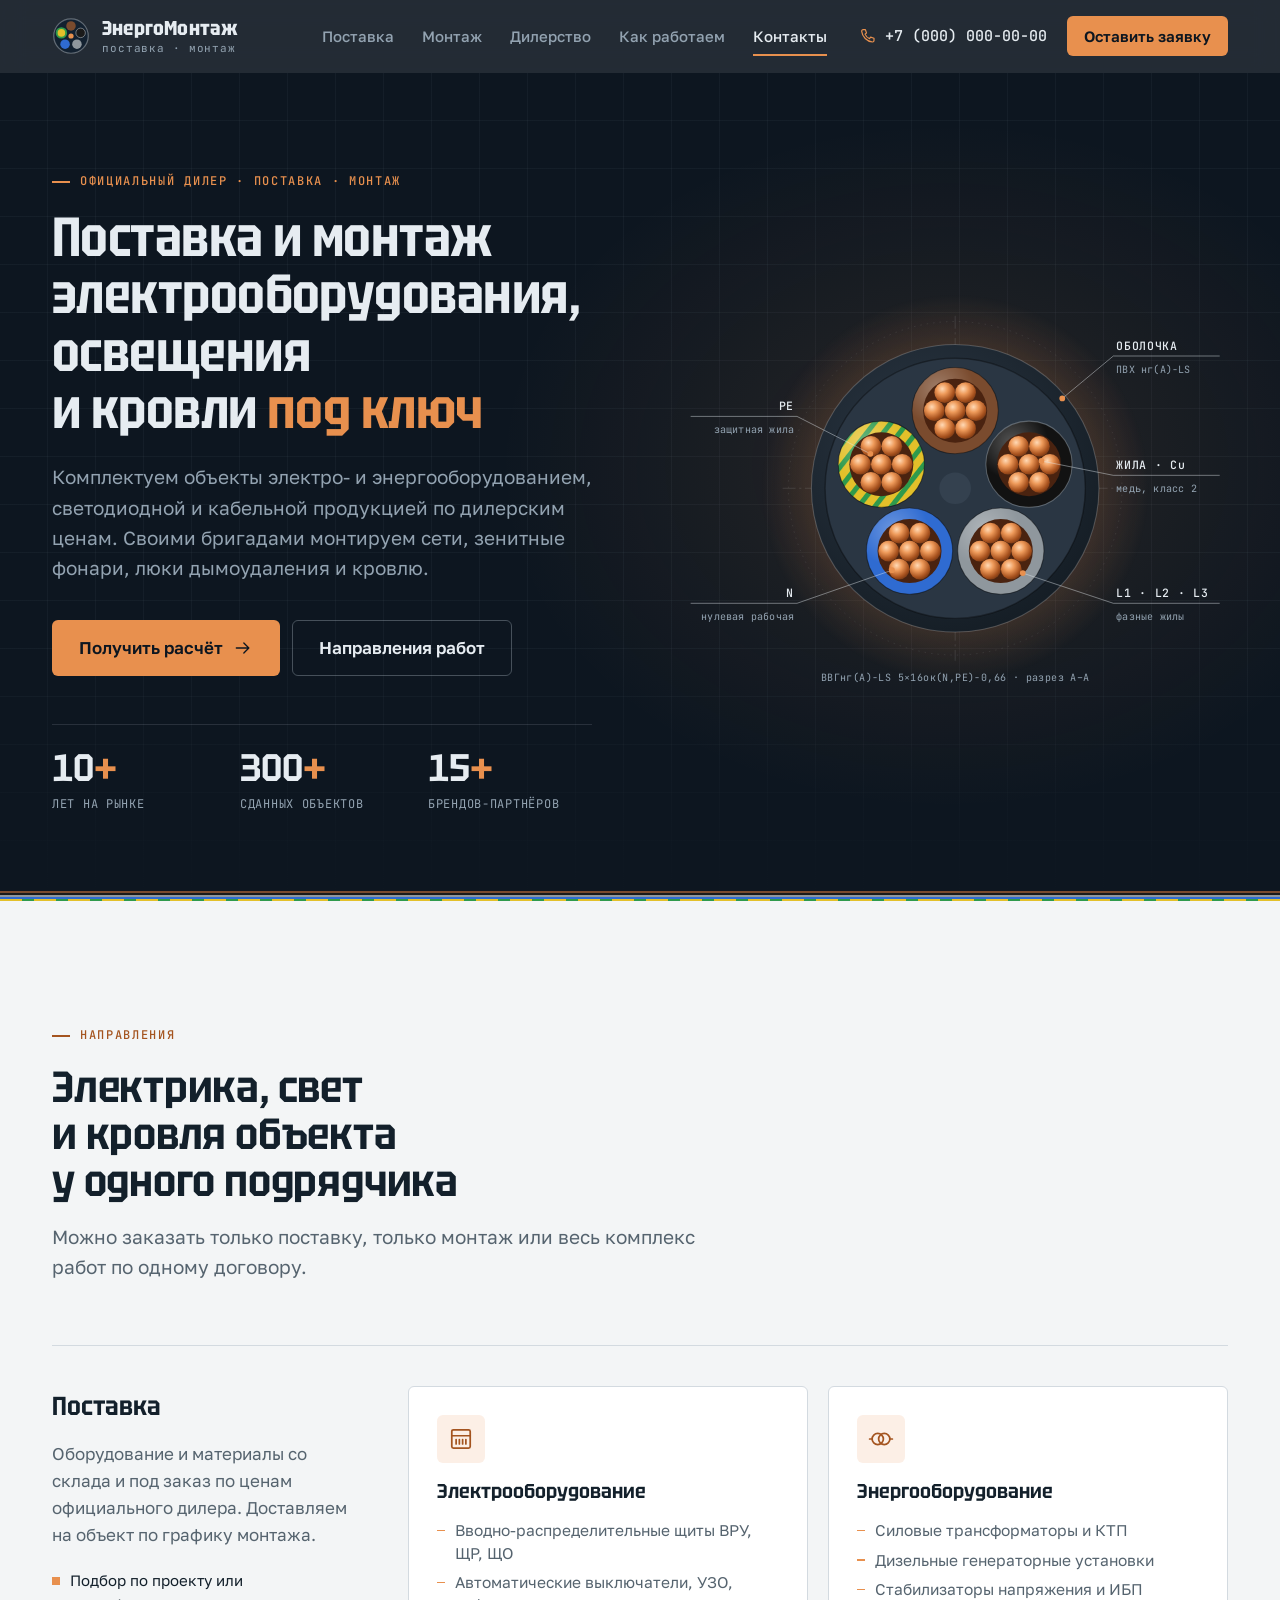
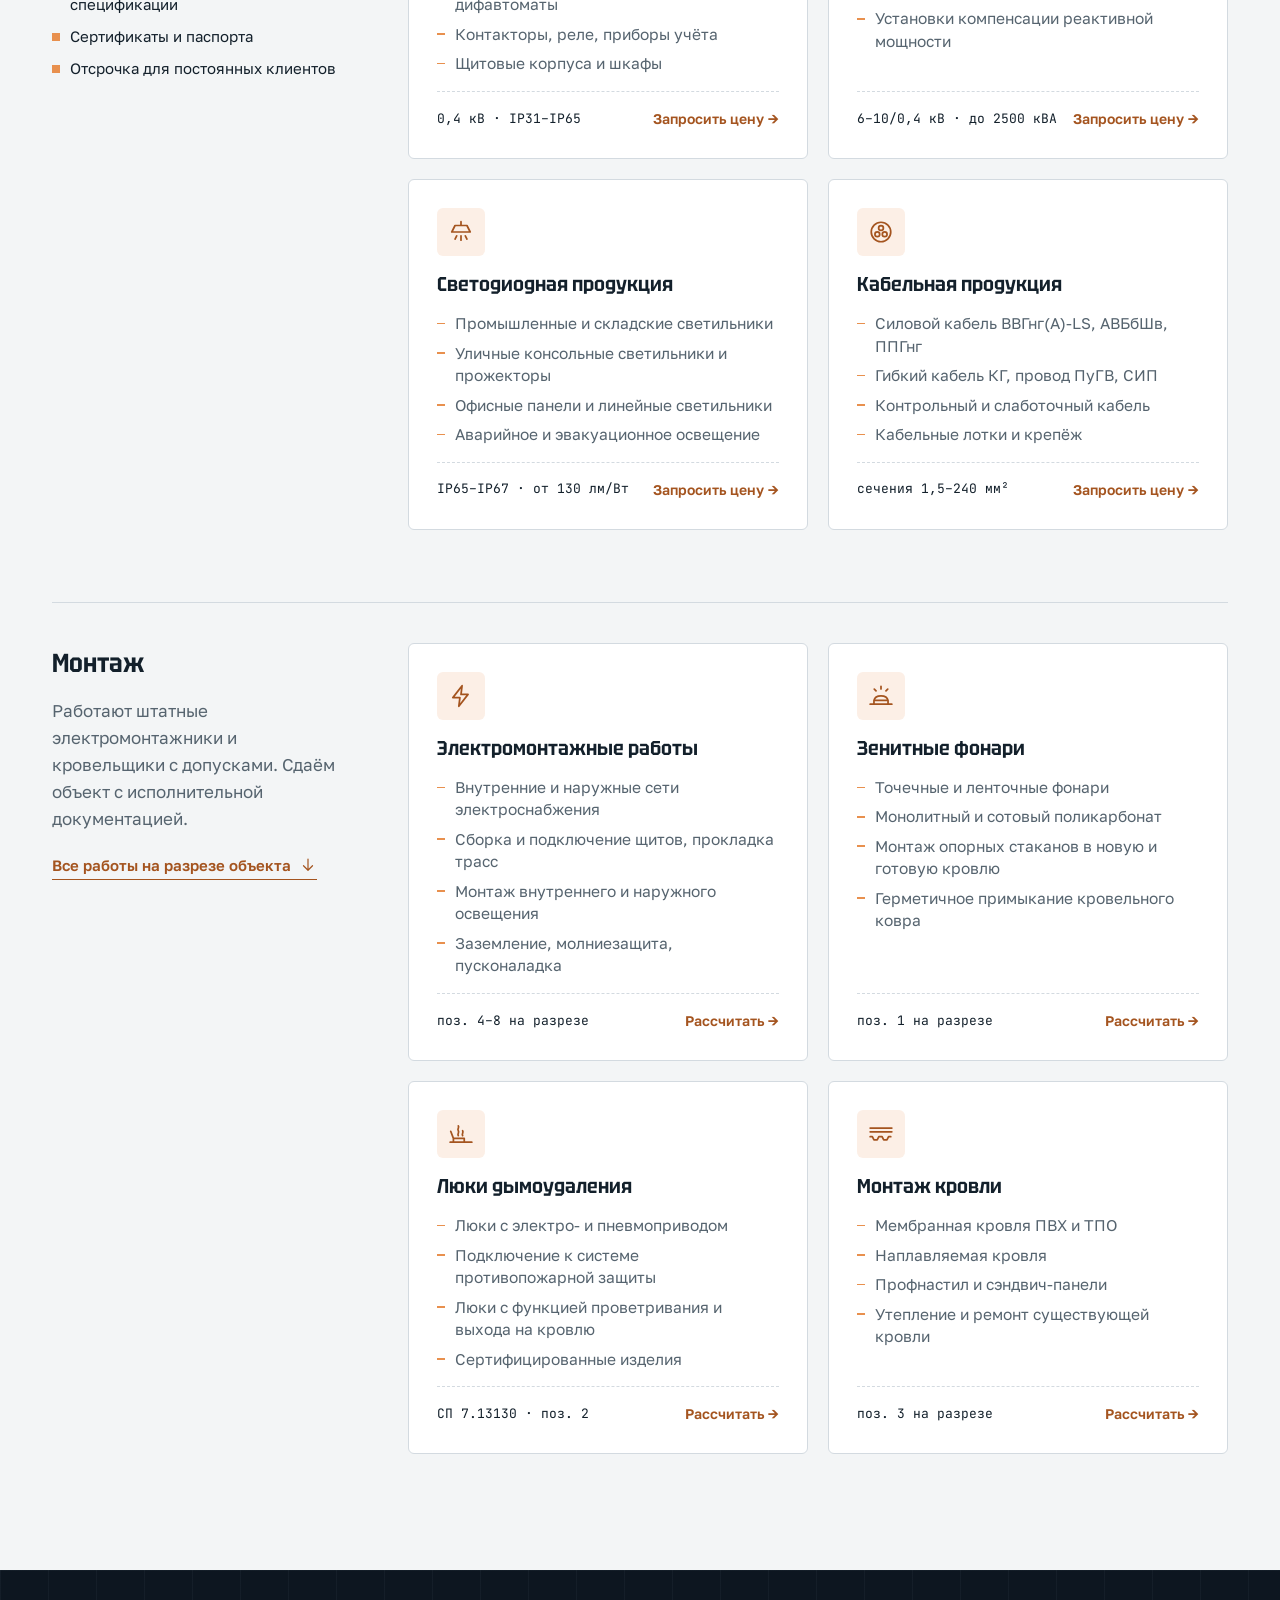
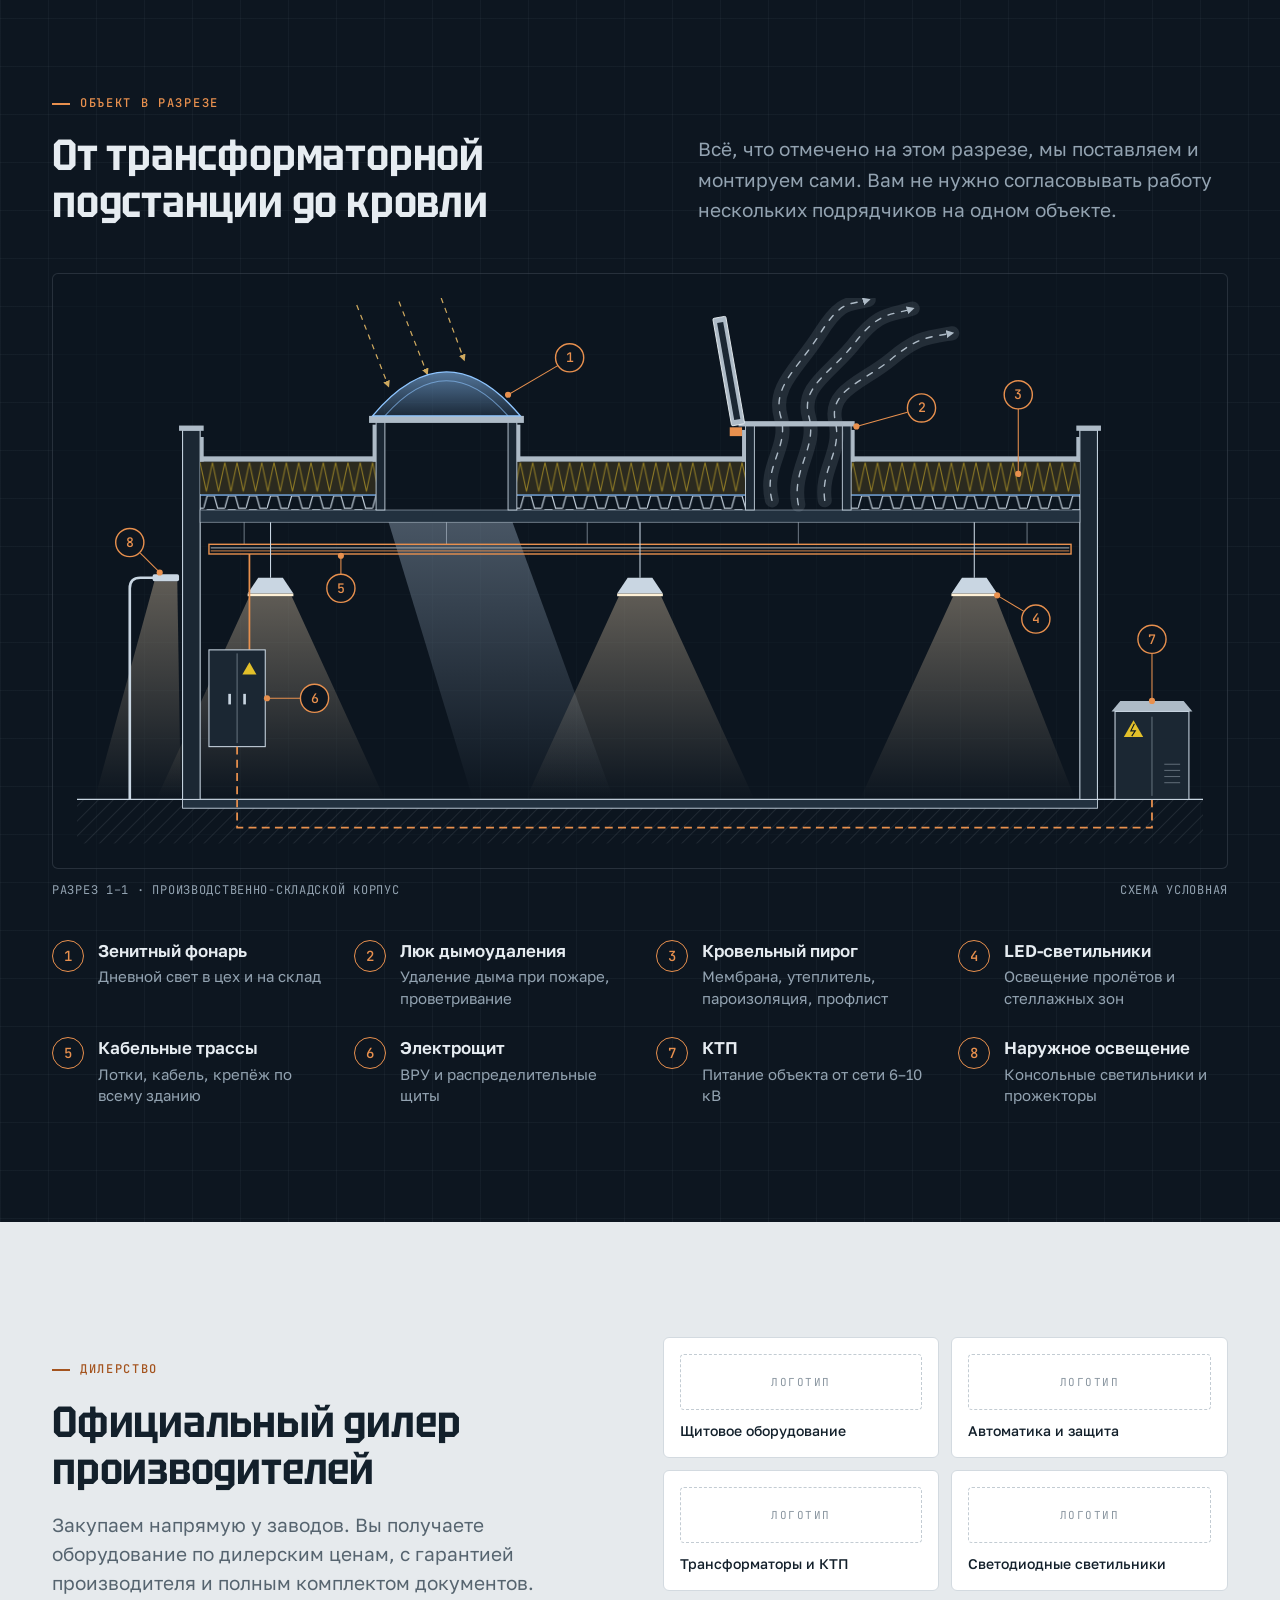
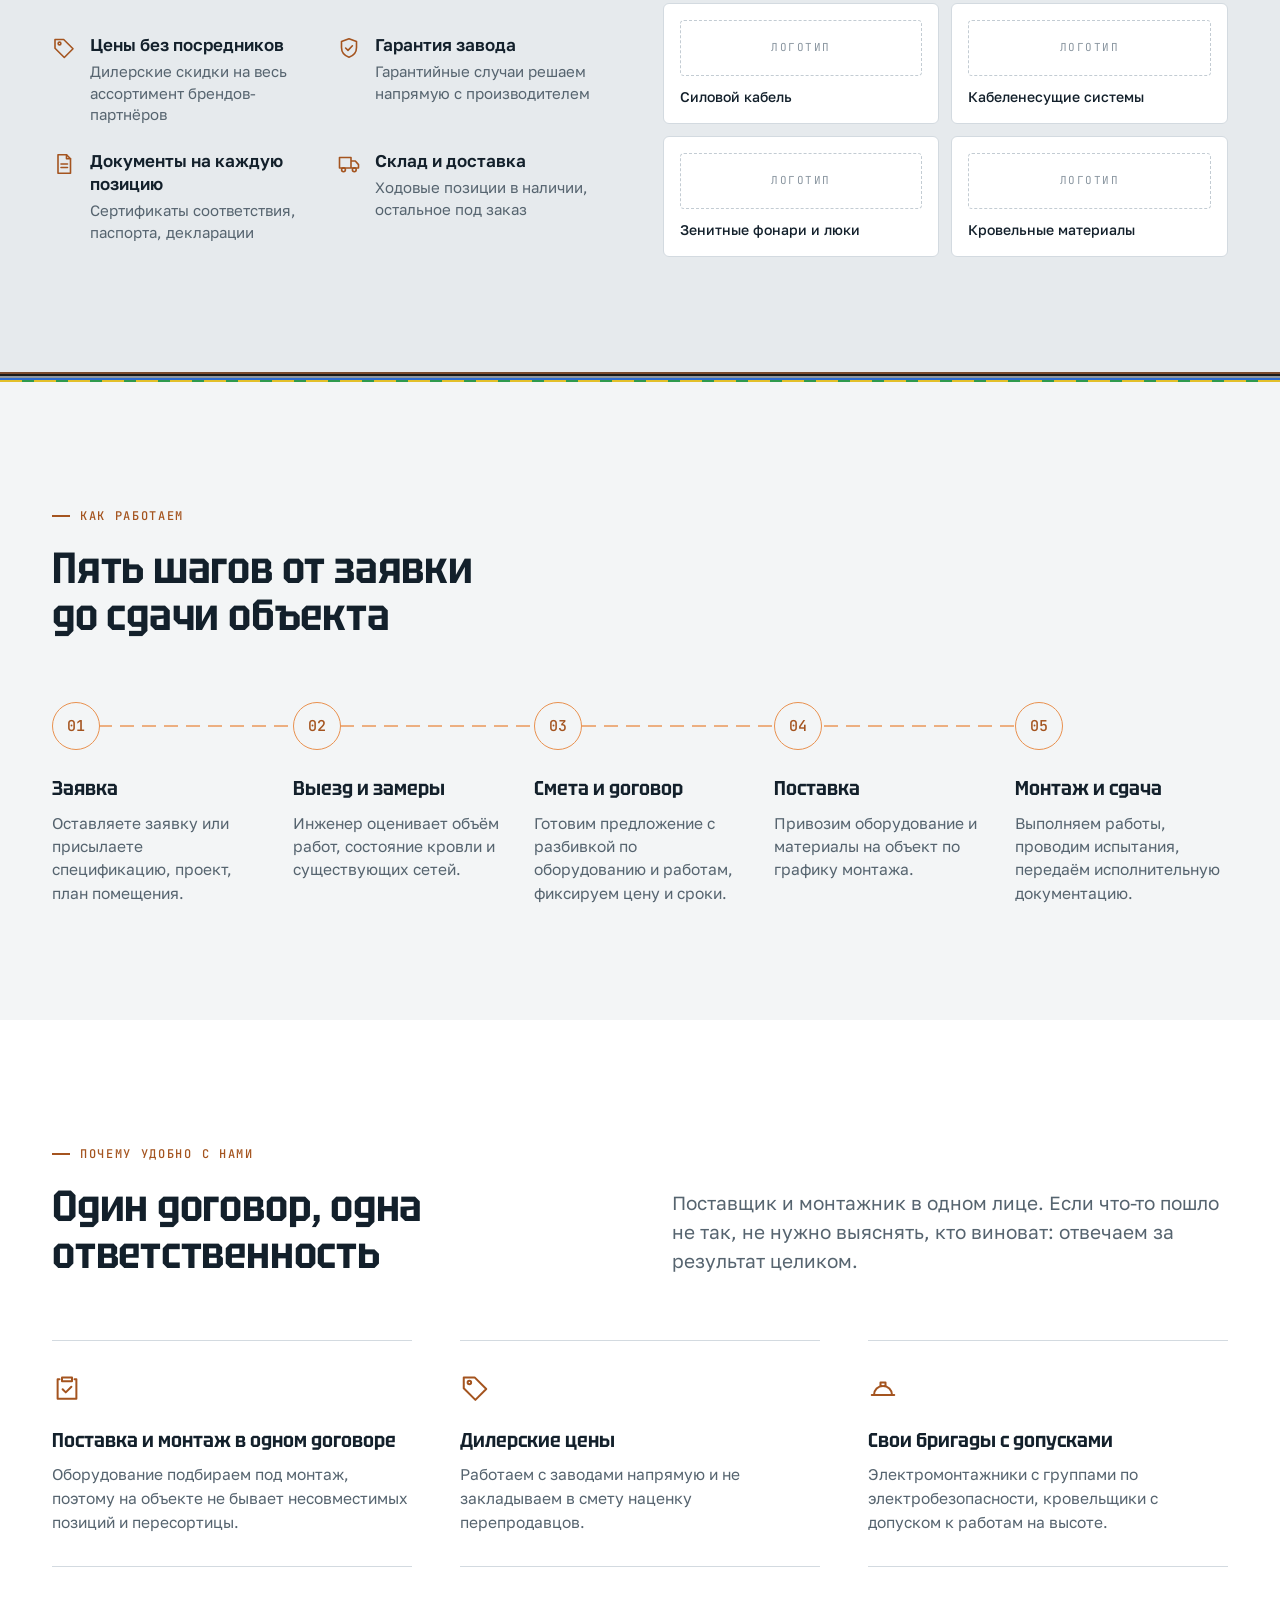
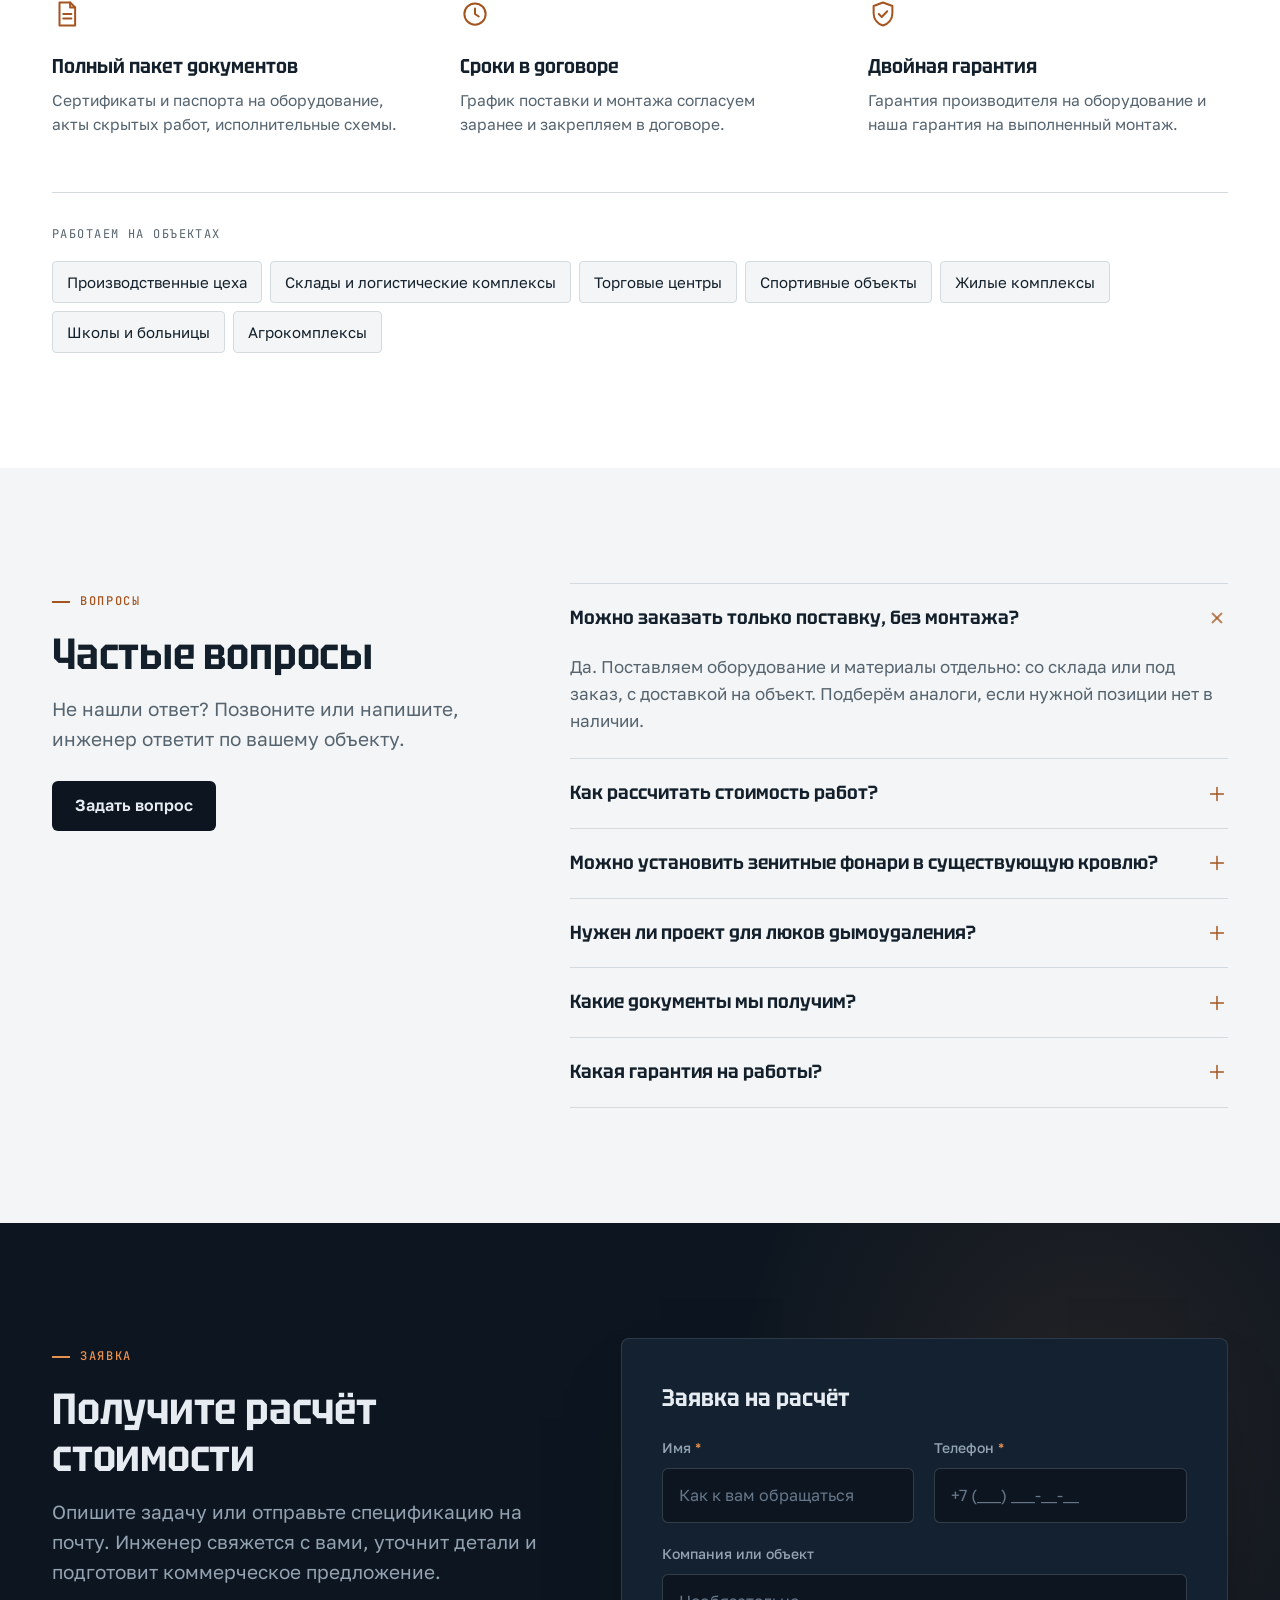
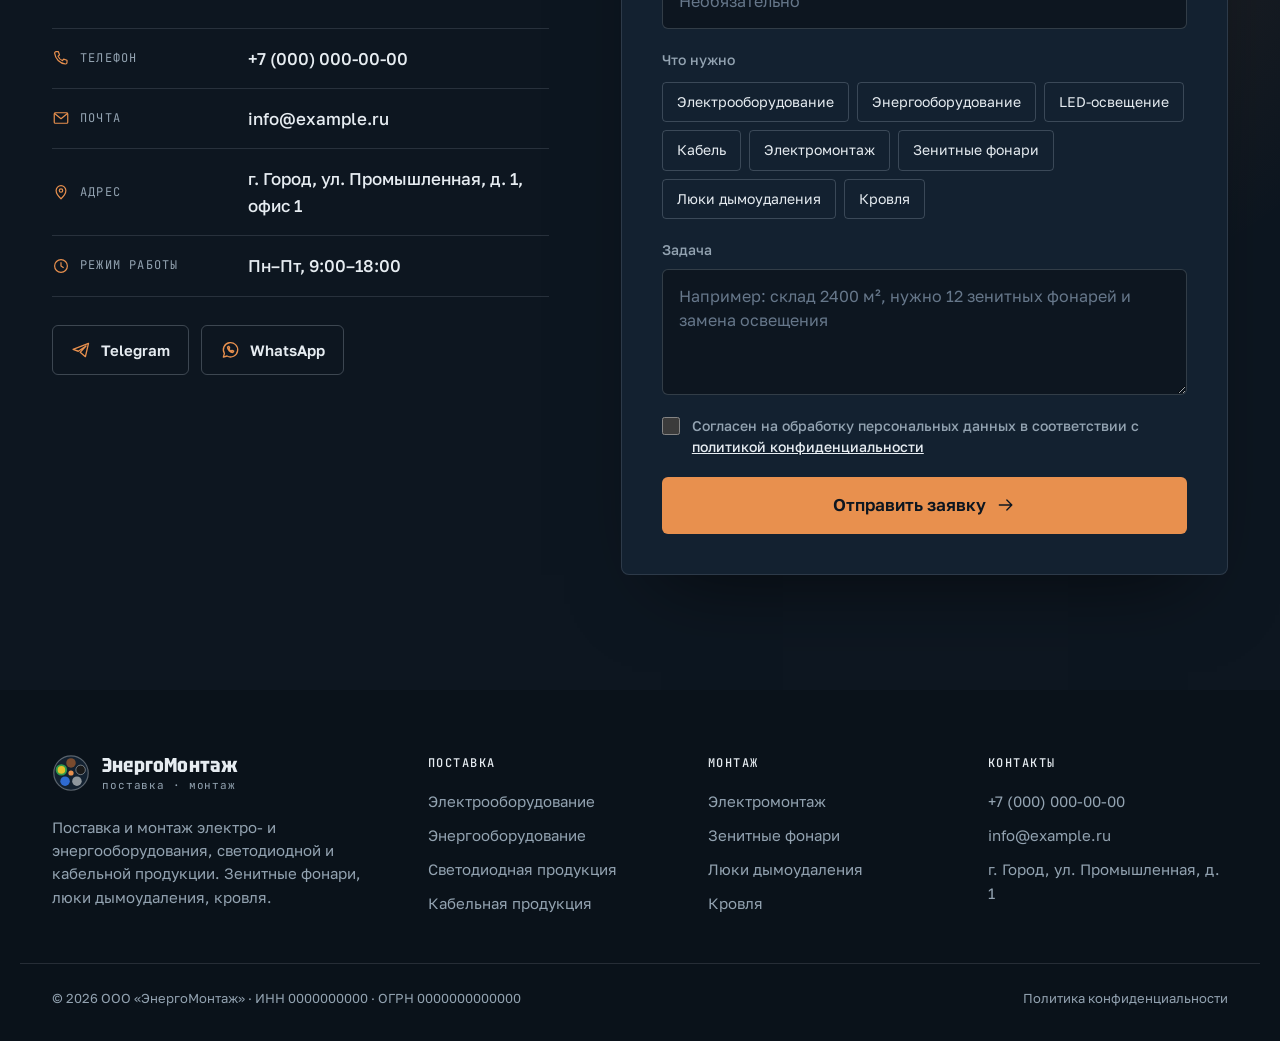
==== index.html @ a7dde1e3 "Add company landing page: electrical supply, LED, cable, skylights, roofing Static one-page site for" ====
<!doctype html>
<html lang="ru">
<head>
  <meta charset="utf-8">
  <meta name="viewport" content="width=device-width, initial-scale=1, viewport-fit=cover">
  <title>ЭнергоМонтаж — поставка и монтаж электрооборудования, освещения и кровли</title>
  <meta name="description" content="Поставка и монтаж электро- и энергооборудования, светодиодной и кабельной продукции по ценам официального дилера. Монтаж зенитных фонарей, люков дымоудаления и кровли под ключ.">
  <meta name="theme-color" content="#0D1620">
  <meta property="og:type" content="website">
  <meta property="og:title" content="ЭнергоМонтаж — электрооборудование, свет и кровля под ключ">
  <meta property="og:description" content="Официальный дилер. Поставка электро- и энергооборудования, LED и кабеля. Монтаж сетей, зенитных фонарей, люков дымоудаления и кровли.">
  <meta property="og:locale" content="ru_RU">
  <link rel="icon" href="assets/img/favicon.svg" type="image/svg+xml">
  <link rel="preconnect" href="https://fonts.googleapis.com">
  <link rel="preconnect" href="https://fonts.gstatic.com" crossorigin>
  <link rel="stylesheet" href="https://fonts.googleapis.com/css2?family=Tektur:wdth,wght@75..100,400..800&family=Golos+Text:wght@400..700&family=JetBrains+Mono:wght@400;500&display=swap">
  <link rel="stylesheet" href="assets/css/style.css">
</head>
<body>

<!-- Иконки: используются через <svg><use href="#i-..."/></svg> -->
<svg class="sprite" aria-hidden="true" focusable="false">
  <symbol id="i-panel" viewBox="0 0 24 24"><rect x="3.5" y="3.5" width="17" height="17" rx="1.5"/><path d="M3.5 9h17M7.5 12.5v4M10.5 12.5v4M13.5 12.5v4M16.5 12.5v4"/></symbol>
  <symbol id="i-transformer" viewBox="0 0 24 24"><circle cx="9" cy="12" r="5.2"/><circle cx="15" cy="12" r="5.2"/><path d="M1.5 12h2.3M20.2 12h2.3"/></symbol>
  <symbol id="i-led" viewBox="0 0 24 24"><path d="M12 2.5V6M6.5 6h11l3 6h-17z"/><path d="M8 15.5l-1.5 3M12 15.5v4M16 15.5l1.5 3"/></symbol>
  <symbol id="i-cable" viewBox="0 0 24 24"><circle cx="12" cy="12" r="9"/><circle cx="12" cy="8.3" r="2.2"/><circle cx="8.6" cy="14.1" r="2.2"/><circle cx="15.4" cy="14.1" r="2.2"/></symbol>
  <symbol id="i-bolt" viewBox="0 0 24 24"><path d="M13 2.5 4.5 13.5H11l-1 8 8.5-11H12z"/></symbol>
  <symbol id="i-skylight" viewBox="0 0 24 24"><path d="M2 19.5h20M5.5 19.5V16h13v3.5M5.5 16c1.2-5.6 11.8-5.6 13 0M12 3v2.5M5.8 5.6l1.6 1.6M18.2 5.6l-1.6 1.6"/></symbol>
  <symbol id="i-hatch" viewBox="0 0 24 24"><path d="M2 19.5h20M5 19.5V16h10v3.5M5 16 2.5 9.5"/><path d="M9.5 13.5c-1.2-1.5 1.2-2.6 0-4.5s1.2-3 0-4.5M13.5 13.5c-1.2-1.5 1.2-2.6 0-4.5"/></symbol>
  <symbol id="i-roof" viewBox="0 0 24 24"><path d="M2 6.5h20M2 10h20M2 14.5h2l1.5 3h3l1.5-3h3l1.5 3h3l1.5-3h2"/></symbol>
  <symbol id="i-tag" viewBox="0 0 24 24"><path d="M3 12.2V3.5h8.7l9.3 9.3-8.7 8.7z"/><circle cx="7.5" cy="7.5" r="1.4"/></symbol>
  <symbol id="i-shield" viewBox="0 0 24 24"><path d="M12 2.8l7.5 2.8v6c0 4.6-3.2 8.2-7.5 9.6-4.3-1.4-7.5-5-7.5-9.6v-6z"/><path d="m8.6 12 2.4 2.4 4.4-4.6"/></symbol>
  <symbol id="i-doc" viewBox="0 0 24 24"><path d="M6 2.8h8.5l4 4v14.4H6z"/><path d="M14.5 2.8v4h4M9 12h6.5M9 15.5h6.5"/></symbol>
  <symbol id="i-truck" viewBox="0 0 24 24"><path d="M2.5 5.5H14V16H2.5zM14 9h4.3l3.2 3.6V16H14"/><circle cx="6.5" cy="17.8" r="1.9"/><circle cx="17.3" cy="17.8" r="1.9"/></symbol>
  <symbol id="i-helmet" viewBox="0 0 24 24"><path d="M3 17.5h18M4.8 17.5a7.2 7.2 0 0 1 14.4 0M10 10.8V7.5h4v3.3"/></symbol>
  <symbol id="i-contract" viewBox="0 0 24 24"><path d="M8 3.5h8v3H8zM6 5H4.5v15.5h15V5H18"/><path d="m8.5 13 2.5 2.5 4.5-4.5"/></symbol>
  <symbol id="i-arrow" viewBox="0 0 24 24"><path d="M4 12h15M13 6l6 6-6 6"/></symbol>
  <symbol id="i-down" viewBox="0 0 24 24"><path d="M12 4v15M6 13l6 6 6-6"/></symbol>
  <symbol id="i-check" viewBox="0 0 24 24"><path d="m5 12.5 4.5 4.5L19 7.5"/></symbol>
  <symbol id="i-plus" viewBox="0 0 24 24"><path d="M12 5v14M5 12h14"/></symbol>
  <symbol id="i-phone" viewBox="0 0 24 24"><path d="M5.5 3.5h3l1.5 4.5-2 1.5a11 11 0 0 0 6 6l1.5-2 4.5 1.5v3a2 2 0 0 1-2 2A16.5 16.5 0 0 1 3.5 5.5a2 2 0 0 1 2-2z"/></symbol>
  <symbol id="i-mail" viewBox="0 0 24 24"><rect x="3" y="5" width="18" height="14" rx="1.5"/><path d="m3.5 6 8.5 7 8.5-7"/></symbol>
  <symbol id="i-pin" viewBox="0 0 24 24"><path d="M12 21s-6.5-6-6.5-11a6.5 6.5 0 0 1 13 0c0 5-6.5 11-6.5 11z"/><circle cx="12" cy="10" r="2.3"/></symbol>
  <symbol id="i-clock" viewBox="0 0 24 24"><circle cx="12" cy="12" r="8.5"/><path d="M12 7.5V12l3 2"/></symbol>
  <symbol id="i-telegram" viewBox="0 0 24 24"><path d="M21 4 2.5 11.2l6.3 2.3L18 7.2l-7 7.6 6.3 5.2z"/></symbol>
  <symbol id="i-whatsapp" viewBox="0 0 24 24"><path d="M4 20.5l1.3-4.3a8.6 8.6 0 1 1 3.1 3z"/><path d="M9 8.5c0 3.3 3.2 6.5 6.5 6.5l1-1.6-2-1-1 1a5 5 0 0 1-2.9-2.9l1-1-1-2z"/></symbol>
</svg>

<a class="skip-link" href="#main">Перейти к содержанию</a>

<header class="header" data-header>
  <div class="container header__inner">
    <a class="logo" href="#top" aria-label="ЭнергоМонтаж — на главную">
      <svg class="logo__mark" viewBox="0 0 32 32" aria-hidden="true">
        <circle cx="16" cy="16" r="14.5" fill="#132130" stroke="rgba(230,236,241,.35)"/>
        <circle cx="16" cy="7.5" r="4" fill="#7A4B2E"/>
        <circle cx="24.08" cy="13.37" r="4" fill="#1A1A1A" stroke="rgba(230,236,241,.45)" stroke-width=".8"/>
        <circle cx="21" cy="22.88" r="4" fill="#8F979D"/>
        <circle cx="11" cy="22.88" r="4" fill="#2F6BD1"/>
        <circle cx="7.92" cy="13.37" r="4" fill="#E3C02A" stroke="#2F9A4C" stroke-width="1.6"/>
        <circle cx="16" cy="16" r="2.2" fill="#E8904E"/>
      </svg>
      <span class="logo__text">
        <span class="logo__name">ЭнергоМонтаж</span>
        <span class="logo__tag">поставка · монтаж</span>
      </span>
    </a>

    <nav class="nav" id="site-nav" aria-label="Основное меню">
      <ul class="nav__list">
        <li><a class="nav__link" href="#supply">Поставка</a></li>
        <li><a class="nav__link" href="#install">Монтаж</a></li>
        <li><a class="nav__link" href="#dealer">Дилерство</a></li>
        <li><a class="nav__link" href="#process">Как работаем</a></li>
        <li><a class="nav__link" href="#request">Контакты</a></li>
      </ul>
      <div class="nav__mobile-extra">
        <a class="nav__phone" href="tel:+70000000000">+7 (000) 000-00-00</a>
        <a class="btn btn--primary" href="#request">Оставить заявку</a>
      </div>
    </nav>

    <div class="header__actions">
      <a class="header__phone" href="tel:+70000000000">
        <svg class="icon" aria-hidden="true"><use href="#i-phone"/></svg>
        <span>+7 (000) 000-00-00</span>
      </a>
      <a class="btn btn--primary btn--sm header__cta" href="#request">Оставить заявку</a>
      <button class="burger" type="button" aria-controls="site-nav" aria-expanded="false" aria-label="Открыть меню">
        <span></span><span></span><span></span>
      </button>
    </div>
  </div>
</header>

<main id="main">

  <!-- ============ HERO ============ -->
  <section class="hero" id="top">
    <div class="container hero__grid">
      <div class="hero__content">
        <p class="eyebrow eyebrow--light">Официальный дилер · Поставка · Монтаж</p>
        <h1 class="hero__title">Поставка и монтаж электро&shy;оборудования, освещения и&nbsp;кровли <span>под&nbsp;ключ</span></h1>
        <p class="hero__lead">Комплектуем объекты электро- и энергооборудованием, светодиодной и кабельной продукцией по дилерским ценам. Своими бригадами монтируем сети, зенитные фонари, люки дымоудаления и кровлю.</p>
        <div class="hero__actions">
          <a class="btn btn--primary btn--lg" href="#request">
            Получить расчёт
            <svg class="icon" aria-hidden="true"><use href="#i-arrow"/></svg>
          </a>
          <a class="btn btn--ghost btn--lg" href="#services">Направления работ</a>
        </div>
        <!-- Цифры — замените на реальные показатели компании -->
        <dl class="stats">
          <div class="stats__item"><dt>10<span>+</span></dt><dd>лет на рынке</dd></div>
          <div class="stats__item"><dt>300<span>+</span></dt><dd>сданных объектов</dd></div>
          <div class="stats__item"><dt>15<span>+</span></dt><dd>брендов-партнёров</dd></div>
        </dl>
      </div>

      <figure class="hero__figure">
        <svg class="cable" viewBox="0 0 760 560" role="img" aria-labelledby="cable-title">
          <title id="cable-title">Разрез силового кабеля ВВГнг(А)-LS 5×16 с пятью медными жилами</title>
          <defs>
            <radialGradient id="cu" cx=".38" cy=".32" r=".75">
              <stop offset="0" stop-color="#FFD9B5"/>
              <stop offset=".35" stop-color="#EE9A5A"/>
              <stop offset=".75" stop-color="#A9531F"/>
              <stop offset="1" stop-color="#6E3312"/>
            </radialGradient>
            <radialGradient id="sheath" cx=".4" cy=".35" r=".8">
              <stop offset="0" stop-color="#2C3845"/>
              <stop offset="1" stop-color="#111920"/>
            </radialGradient>
            <radialGradient id="shine" cx=".3" cy=".25" r=".7">
              <stop offset="0" stop-color="#fff" stop-opacity=".28"/>
              <stop offset=".6" stop-color="#fff" stop-opacity="0"/>
            </radialGradient>
            <radialGradient id="glow" cx=".5" cy=".5" r=".5">
              <stop offset="0" stop-color="#E8904E" stop-opacity=".55"/>
              <stop offset="1" stop-color="#E8904E" stop-opacity="0"/>
            </radialGradient>
            <pattern id="pe" width="18" height="18" patternUnits="userSpaceOnUse" patternTransform="rotate(38)">
              <rect width="18" height="18" fill="#E3C02A"/>
              <rect width="7" height="18" fill="#2F9A4C"/>
            </pattern>
            <g id="core">
              <circle r="44.5" fill="#4A2310"/>
              <circle r="14.4" fill="url(#cu)"/>
              <circle cx="29" r="14.4" fill="url(#cu)"/>
              <circle cx="14.5" cy="25.1" r="14.4" fill="url(#cu)"/>
              <circle cx="-14.5" cy="25.1" r="14.4" fill="url(#cu)"/>
              <circle cx="-29" r="14.4" fill="url(#cu)"/>
              <circle cx="-14.5" cy="-25.1" r="14.4" fill="url(#cu)"/>
              <circle cx="14.5" cy="-25.1" r="14.4" fill="url(#cu)"/>
            </g>
          </defs>

          <circle class="cable__glow" cx="380" cy="280" r="270" fill="url(#glow)"/>

          <!-- осевые линии (штрихпунктир, как на чертеже) -->
          <g class="cable__axes" fill="none" stroke="rgba(230,236,241,.16)" stroke-width="1" stroke-dasharray="18 5 3 5">
            <path d="M140 280H620M380 40V520"/>
          </g>
          <circle cx="380" cy="280" r="232" fill="none" stroke="rgba(230,236,241,.12)" stroke-dasharray="2 7"/>

          <!-- оболочка и поясная изоляция -->
          <circle cx="380" cy="280" r="200" fill="url(#sheath)" stroke="rgba(230,236,241,.22)" stroke-width="1.5"/>
          <circle cx="380" cy="280" r="181" fill="#2A3643" stroke="rgba(0,0,0,.35)" stroke-width="2"/>
          <circle cx="380" cy="280" r="22" fill="#34414F"/>

          <!-- жилы: L1 коричневая, L2 чёрная, L3 серая, N синяя, PE жёлто-зелёная -->
          <g stroke="rgba(0,0,0,.4)" stroke-width="1.5">
            <circle cx="380" cy="172" r="60" fill="#7A4B2E"/>
            <circle cx="482.7" cy="246.6" r="60" fill="#121212" stroke="rgba(230,236,241,.28)"/>
            <circle cx="443.5" cy="367.4" r="60" fill="#8F979D"/>
            <circle cx="316.5" cy="367.4" r="60" fill="#2F6BD1"/>
            <circle cx="277.3" cy="246.6" r="60" fill="url(#pe)"/>
          </g>
          <g fill="url(#shine)">
            <circle cx="380" cy="172" r="60"/>
            <circle cx="482.7" cy="246.6" r="60"/>
            <circle cx="443.5" cy="367.4" r="60"/>
            <circle cx="316.5" cy="367.4" r="60"/>
            <circle cx="277.3" cy="246.6" r="60"/>
          </g>
          <use href="#core" x="380" y="172"/>
          <use href="#core" x="482.7" y="246.6"/>
          <use href="#core" x="443.5" y="367.4"/>
          <use href="#core" x="316.5" y="367.4"/>
          <use href="#core" x="277.3" y="246.6"/>

          <!-- выноски -->
          <g class="cable__callouts">
            <g fill="none" stroke="rgba(230,236,241,.5)" stroke-width="1.2">
              <path d="M529 155 600 96H748"/>
              <path d="M500 242 600 262H748"/>
              <path d="M474 398 600 440H748"/>
              <path d="M262 232 160 180H12"/>
              <path d="M292 394 160 440H12"/>
            </g>
            <g fill="#E8904E">
              <circle cx="529" cy="155" r="4"/>
              <circle cx="500" cy="242" r="4"/>
              <circle cx="474" cy="398" r="4"/>
              <circle cx="262" cy="232" r="4"/>
              <circle cx="292" cy="394" r="4"/>
            </g>
            <g class="cable__label">
              <text x="604" y="87">ОБОЛОЧКА</text>
              <text x="604" y="119" class="cable__sub">ПВХ нг(А)-LS</text>
              <text x="604" y="253">ЖИЛА · Cu</text>
              <text x="604" y="285" class="cable__sub">медь, класс 2</text>
              <text x="604" y="431">L1 · L2 · L3</text>
              <text x="604" y="463" class="cable__sub">фазные жилы</text>
              <text x="156" y="171" text-anchor="end">PE</text>
              <text x="156" y="203" text-anchor="end" class="cable__sub">защитная жила</text>
              <text x="156" y="431" text-anchor="end">N</text>
              <text x="156" y="463" text-anchor="end" class="cable__sub">нулевая рабочая</text>
            </g>
          </g>
          <text class="cable__caption" x="380" y="548" text-anchor="middle">ВВГнг(А)-LS 5×16ок(N,PE)-0,66 · разрез А–А</text>
        </svg>
        <figcaption class="hero__legend">
          <span><i style="--c:#7A4B2E"></i>L1</span>
          <span><i style="--c:#121212"></i>L2</span>
          <span><i style="--c:#8F979D"></i>L3</span>
          <span><i style="--c:#2F6BD1"></i>N</span>
          <span><i class="pe"></i>PE</span>
          <span class="hero__legend-mark">ВВГнг(А)-LS 5×16 · 0,66 кВ</span>
        </figcaption>
      </figure>
    </div>
  </section>

  <div class="wires" aria-hidden="true"></div>

  <!-- ============ НАПРАВЛЕНИЯ ============ -->
  <section class="section services" id="services">
    <div class="container">
      <div class="section-head">
        <p class="eyebrow">Направления</p>
        <h2 class="section-title">Электрика, свет и&nbsp;кровля объекта у&nbsp;одного подрядчика</h2>
        <p class="section-lead">Можно заказать только поставку, только монтаж или весь комплекс работ по одному договору.</p>
      </div>

      <!-- Поставка -->
      <div class="group" id="supply">
        <div class="group__head">
          <h3 class="group__title">Поставка</h3>
          <p class="group__text">Оборудование и материалы со склада и под заказ по ценам официального дилера. Доставляем на объект по графику монтажа.</p>
          <ul class="group__facts">
            <li>Подбор по проекту или спецификации</li>
            <li>Сертификаты и паспорта</li>
            <li>Отсрочка для постоянных клиентов</li>
          </ul>
        </div>

        <div class="tiles">
          <article class="tile">
            <div class="tile__icon"><svg class="icon" aria-hidden="true"><use href="#i-panel"/></svg></div>
            <h4 class="tile__title">Электрооборудование</h4>
            <ul class="tile__list">
              <li>Вводно-распределительные щиты ВРУ, ЩР, ЩО</li>
              <li>Автоматические выключатели, УЗО, дифавтоматы</li>
              <li>Контакторы, реле, приборы учёта</li>
              <li>Щитовые корпуса и шкафы</li>
            </ul>
            <div class="tile__foot">
              <span class="tile__spec">0,4 кВ · IP31–IP65</span>
              <a class="tile__link" href="#request" data-service="Электрооборудование">Запросить цену</a>
            </div>
          </article>

          <article class="tile">
            <div class="tile__icon"><svg class="icon" aria-hidden="true"><use href="#i-transformer"/></svg></div>
            <h4 class="tile__title">Энергооборудование</h4>
            <ul class="tile__list">
              <li>Силовые трансформаторы и КТП</li>
              <li>Дизельные генераторные установки</li>
              <li>Стабилизаторы напряжения и ИБП</li>
              <li>Установки компенсации реактивной мощности</li>
            </ul>
            <div class="tile__foot">
              <span class="tile__spec">6–10/0,4 кВ · до 2500 кВА</span>
              <a class="tile__link" href="#request" data-service="Энергооборудование">Запросить цену</a>
            </div>
          </article>

          <article class="tile">
            <div class="tile__icon"><svg class="icon" aria-hidden="true"><use href="#i-led"/></svg></div>
            <h4 class="tile__title">Светодиодная продукция</h4>
            <ul class="tile__list">
              <li>Промышленные и складские светильники</li>
              <li>Уличные консольные светильники и прожекторы</li>
              <li>Офисные панели и линейные светильники</li>
              <li>Аварийное и эвакуационное освещение</li>
            </ul>
            <div class="tile__foot">
              <span class="tile__spec">IP65–IP67 · от 130 лм/Вт</span>
              <a class="tile__link" href="#request" data-service="Светодиодное освещение">Запросить цену</a>
            </div>
          </article>

          <article class="tile">
            <div class="tile__icon"><svg class="icon" aria-hidden="true"><use href="#i-cable"/></svg></div>
            <h4 class="tile__title">Кабельная продукция</h4>
            <ul class="tile__list">
              <li>Силовой кабель ВВГнг(А)-LS, АВБбШв, ППГнг</li>
              <li>Гибкий кабель КГ, провод ПуГВ, СИП</li>
              <li>Контрольный и слаботочный кабель</li>
              <li>Кабельные лотки и крепёж</li>
            </ul>
            <div class="tile__foot">
              <span class="tile__spec">сечения 1,5–240 мм²</span>
              <a class="tile__link" href="#request" data-service="Кабельная продукция">Запросить цену</a>
            </div>
          </article>
        </div>
      </div>

      <!-- Монтаж -->
      <div class="group" id="install">
        <div class="group__head">
          <h3 class="group__title">Монтаж</h3>
          <p class="group__text">Работают штатные электромонтажники и кровельщики с допусками. Сдаём объект с исполнительной документацией.</p>
          <a class="group__more" href="#object">
            Все работы на разрезе объекта
            <svg class="icon" aria-hidden="true"><use href="#i-down"/></svg>
          </a>
        </div>

        <div class="tiles">
          <article class="tile">
            <div class="tile__icon"><svg class="icon" aria-hidden="true"><use href="#i-bolt"/></svg></div>
            <h4 class="tile__title">Электромонтажные работы</h4>
            <ul class="tile__list">
              <li>Внутренние и наружные сети электроснабжения</li>
              <li>Сборка и подключение щитов, прокладка трасс</li>
              <li>Монтаж внутреннего и наружного освещения</li>
              <li>Заземление, молниезащита, пусконаладка</li>
            </ul>
            <div class="tile__foot">
              <span class="tile__spec">поз. 4–8 на разрезе</span>
              <a class="tile__link" href="#request" data-service="Электромонтаж">Рассчитать</a>
            </div>
          </article>

          <article class="tile">
            <div class="tile__icon"><svg class="icon" aria-hidden="true"><use href="#i-skylight"/></svg></div>
            <h4 class="tile__title">Зенитные фонари</h4>
            <ul class="tile__list">
              <li>Точечные и ленточные фонари</li>
              <li>Монолитный и сотовый поликарбонат</li>
              <li>Монтаж опорных стаканов в новую и готовую кровлю</li>
              <li>Герметичное примыкание кровельного ковра</li>
            </ul>
            <div class="tile__foot">
              <span class="tile__spec">поз. 1 на разрезе</span>
              <a class="tile__link" href="#request" data-service="Зенитные фонари">Рассчитать</a>
            </div>
          </article>

          <article class="tile">
            <div class="tile__icon"><svg class="icon" aria-hidden="true"><use href="#i-hatch"/></svg></div>
            <h4 class="tile__title">Люки дымоудаления</h4>
            <ul class="tile__list">
              <li>Люки с электро- и пневмоприводом</li>
              <li>Подключение к системе противопожарной защиты</li>
              <li>Люки с функцией проветривания и выхода на кровлю</li>
              <li>Сертифицированные изделия</li>
            </ul>
            <div class="tile__foot">
              <span class="tile__spec">СП 7.13130 · поз. 2</span>
              <a class="tile__link" href="#request" data-service="Люки дымоудаления">Рассчитать</a>
            </div>
          </article>

          <article class="tile">
            <div class="tile__icon"><svg class="icon" aria-hidden="true"><use href="#i-roof"/></svg></div>
            <h4 class="tile__title">Монтаж кровли</h4>
            <ul class="tile__list">
              <li>Мембранная кровля ПВХ и ТПО</li>
              <li>Наплавляемая кровля</li>
              <li>Профнастил и сэндвич-панели</li>
              <li>Утепление и ремонт существующей кровли</li>
            </ul>
            <div class="tile__foot">
              <span class="tile__spec">поз. 3 на разрезе</span>
              <a class="tile__link" href="#request" data-service="Кровля">Рассчитать</a>
            </div>
          </article>
        </div>
      </div>
    </div>
  </section>

  <!-- ============ ОБЪЕКТ В РАЗРЕЗЕ ============ -->
  <section class="section object" id="object">
    <div class="container">
      <div class="object__head">
        <div>
          <p class="eyebrow eyebrow--light">Объект в разрезе</p>
          <h2 class="section-title">От трансформаторной подстанции до&nbsp;кровли</h2>
        </div>
        <p class="object__lead">Всё, что отмечено на этом разрезе, мы поставляем и монтируем сами. Вам не нужно согласовывать работу нескольких подрядчиков на одном объекте.</p>
      </div>

      <div class="drawing" tabindex="0" aria-label="Схема здания в разрезе. На узких экранах прокручивается по горизонтали.">
        <svg class="drawing__svg" viewBox="0 0 1280 620" role="img" aria-labelledby="section-title section-desc">
          <title id="section-title">Разрез производственно-складского корпуса</title>
          <desc id="section-desc">Зенитный фонарь, люк дымоудаления, кровельный пирог, светодиодные светильники, кабельные лотки, электрощит, трансформаторная подстанция и наружное освещение.</desc>
          <defs>
            <pattern id="ground" width="12" height="12" patternUnits="userSpaceOnUse" patternTransform="rotate(45)">
              <path d="M0 0V12" stroke="rgba(201,214,226,.16)" stroke-width="1.4"/>
            </pattern>
            <pattern id="wool" width="14" height="37" patternUnits="userSpaceOnUse">
              <path d="M0 2 7 35 14 2" fill="none" stroke="rgba(227,192,42,.55)" stroke-width="1.2"/>
            </pattern>
            <pattern id="prof" width="24" height="16" patternUnits="userSpaceOnUse">
              <path d="M0 15 4 1h8l4 14h8" fill="none" stroke="#C9D6E2" stroke-width="1.3"/>
            </pattern>
            <linearGradient id="daylight" x1="0" y1="0" x2="0" y2="1">
              <stop offset="0" stop-color="#CFE6FF" stop-opacity=".32"/>
              <stop offset="1" stop-color="#CFE6FF" stop-opacity="0"/>
            </linearGradient>
            <linearGradient id="lamp" x1="0" y1="0" x2="0" y2="1">
              <stop offset="0" stop-color="#FFE3BD" stop-opacity=".34"/>
              <stop offset="1" stop-color="#FFE3BD" stop-opacity="0"/>
            </linearGradient>
            <linearGradient id="glass" x1="0" y1="0" x2="0" y2="1">
              <stop offset="0" stop-color="#8EC5FF" stop-opacity=".55"/>
              <stop offset="1" stop-color="#8EC5FF" stop-opacity=".12"/>
            </linearGradient>
            <marker id="arr" viewBox="0 0 10 10" refX="6" refY="5" markerWidth="7" markerHeight="7" orient="auto-start-reverse">
              <path d="M0 1 8 5 0 9z" fill="#AEBBC7"/>
            </marker>
            <marker id="arr-sun" viewBox="0 0 10 10" refX="6" refY="5" markerWidth="7" markerHeight="7" orient="auto-start-reverse">
              <path d="M0 1 8 5 0 9z" fill="#F2C46B"/>
            </marker>
          </defs>

          <!-- грунт и плита пола -->
          <rect x="0" y="570" width="1280" height="50" fill="url(#ground)"/>
          <path d="M0 570H1280" stroke="#C9D6E2" stroke-width="1.5"/>
          <rect x="120" y="570" width="1040" height="10" fill="#22313F" stroke="#C9D6E2" stroke-width="1"/>

          <!-- световые потоки (рисуются под конструкциями) -->
          <polygon points="350,241 490,241 610,570 450,570" fill="url(#daylight)"/>
          <polygon points="196,339 244,339 350,570 90,570" fill="url(#lamp)"/>
          <polygon points="616,339 664,339 770,570 510,570" fill="url(#lamp)"/>
          <polygon points="996,339 1044,339 1135,570 890,570" fill="url(#lamp)"/>
          <polygon points="88,322 114,322 118,570 20,570" fill="url(#lamp)"/>

          <!-- солнечные лучи над фонарём -->
          <g stroke="#F2C46B" stroke-width="1.4" stroke-dasharray="6 6" marker-end="url(#arr-sun)" opacity=".85">
            <path d="M318 8 354 100"/>
            <path d="M366 4 398 86"/>
            <path d="M414 0 440 70"/>
          </g>

          <!-- стены с парапетами -->
          <rect x="120" y="150" width="20" height="420" fill="#1B2733" stroke="#C9D6E2" stroke-width="1.2"/>
          <rect x="1140" y="150" width="20" height="420" fill="#1B2733" stroke="#C9D6E2" stroke-width="1.2"/>
          <rect x="116" y="145" width="28" height="6" fill="#AEBBC7"/>
          <rect x="1136" y="145" width="28" height="6" fill="#AEBBC7"/>

          <!-- несущая балка -->
          <rect x="140" y="241" width="1000" height="14" fill="#22313F" stroke="rgba(201,214,226,.55)" stroke-width="1"/>

          <!-- кровельный пирог: мембрана / утеплитель / пароизоляция / профлист -->
          <g>
            <rect x="140" y="186" width="200" height="37" fill="#2B2A1F"/>
            <rect x="500" y="186" width="260" height="37" fill="#2B2A1F"/>
            <rect x="880" y="186" width="260" height="37" fill="#2B2A1F"/>
            <rect x="140" y="186" width="200" height="37" fill="url(#wool)"/>
            <rect x="500" y="186" width="260" height="37" fill="url(#wool)"/>
            <rect x="880" y="186" width="260" height="37" fill="url(#wool)"/>
            <g fill="#8EC5FF" opacity=".7">
              <rect x="140" y="223" width="200" height="2"/>
              <rect x="500" y="223" width="260" height="2"/>
              <rect x="880" y="223" width="260" height="2"/>
            </g>
            <rect x="140" y="225" width="200" height="16" fill="url(#prof)"/>
            <rect x="500" y="225" width="260" height="16" fill="url(#prof)"/>
            <rect x="880" y="225" width="260" height="16" fill="url(#prof)"/>
            <g fill="#AEBBC7">
              <rect x="140" y="180" width="200" height="6"/>
              <rect x="500" y="180" width="260" height="6"/>
              <rect x="880" y="180" width="260" height="6"/>
              <rect x="140" y="158" width="4" height="28"/>
              <rect x="1136" y="158" width="4" height="28"/>
            </g>
          </g>

          <!-- зенитный фонарь: стакан, рама, купол -->
          <rect x="340" y="140" width="10" height="101" fill="#1B2733" stroke="#C9D6E2" stroke-width="1"/>
          <rect x="490" y="140" width="10" height="101" fill="#1B2733" stroke="#C9D6E2" stroke-width="1"/>
          <rect x="336" y="144" width="4" height="42" fill="#AEBBC7"/>
          <rect x="500" y="144" width="4" height="42" fill="#AEBBC7"/>
          <rect x="332" y="134" width="176" height="8" fill="#AEBBC7"/>
          <path d="M336 134Q420 34 504 134Z" fill="url(#glass)" stroke="#8EC5FF" stroke-width="1.6"/>
          <path d="M350 134Q420 54 490 134" fill="none" stroke="#8EC5FF" stroke-opacity=".6" stroke-width="1.2"/>

          <!-- люк дымоудаления: стакан, рама, открытая створка, привод -->
          <rect x="760" y="145" width="10" height="96" fill="#1B2733" stroke="#C9D6E2" stroke-width="1"/>
          <rect x="870" y="145" width="10" height="96" fill="#1B2733" stroke="#C9D6E2" stroke-width="1"/>
          <rect x="756" y="150" width="4" height="36" fill="#AEBBC7"/>
          <rect x="880" y="150" width="4" height="36" fill="#AEBBC7"/>
          <rect x="752" y="140" width="132" height="6" fill="#AEBBC7"/>
          <g transform="rotate(-100 758 143)">
            <rect x="758" y="129" width="124" height="15" rx="1.5" fill="#AEBBC7" stroke="#E6ECF1" stroke-width="1"/>
            <rect x="764" y="133" width="112" height="7" fill="#1B2733"/>
          </g>
          <rect x="742" y="147" width="14" height="10" fill="#E8904E"/>

          <!-- дым -->
          <g class="smoke" fill="none" stroke-linecap="round">
            <g stroke="#9AA7B3" stroke-opacity=".16" stroke-width="16">
              <path d="M790 230C780 190 810 170 800 135S820 80 845 40 880 8 900 2"/>
              <path d="M820 235C812 195 842 170 832 135S858 85 885 50 925 20 950 12"/>
              <path d="M850 230C845 195 870 175 862 140S895 95 925 70 965 45 995 40"/>
            </g>
            <g class="smoke__flow" stroke="#AEBBC7" stroke-width="1.6" stroke-dasharray="7 9">
              <path d="M790 230C780 190 810 170 800 135S820 80 845 40 880 8 900 2" marker-end="url(#arr)"/>
              <path d="M820 235C812 195 842 170 832 135S858 85 885 50 925 20 950 12" marker-end="url(#arr)"/>
              <path d="M850 230C845 195 870 175 862 140S895 95 925 70 965 45 995 40" marker-end="url(#arr)"/>
            </g>
          </g>

          <!-- кабельный лоток с подвесами -->
          <g stroke="rgba(201,214,226,.6)" stroke-width="1">
            <path d="M190 255V280M420 255V280M580 255V280M820 255V280M1080 255V280"/>
          </g>
          <rect x="150" y="280" width="980" height="11" fill="none" stroke="#E8904E" stroke-width="1.6"/>
          <path d="M152 284H1128" stroke="#8F979D" stroke-width="1.6"/>
          <path d="M152 287.5H1128" stroke="#E8904E" stroke-opacity=".7" stroke-width="1.6"/>

          <!-- светодиодные светильники -->
          <g stroke="#C9D6E2" stroke-width="1.2">
            <path d="M220 255V318M640 255V318M1020 255V318"/>
          </g>
          <g fill="#C9D6E2">
            <path d="M194 336 206 318H234L246 336Z"/>
            <path d="M614 336 626 318H654L666 336Z"/>
            <path d="M994 336 1006 318H1034L1046 336Z"/>
          </g>
          <g fill="#FFF1D6">
            <rect x="194" y="336" width="52" height="3"/>
            <rect x="614" y="336" width="52" height="3"/>
            <rect x="994" y="336" width="52" height="3"/>
          </g>

          <!-- электрощит и спуск кабеля -->
          <path d="M196 291V400" stroke="#E8904E" stroke-width="2"/>
          <rect x="150" y="400" width="64" height="110" fill="#1B2733" stroke="#C9D6E2" stroke-width="1.2"/>
          <path d="M182 404V506" stroke="rgba(201,214,226,.5)"/>
          <rect x="172" y="450" width="3" height="12" fill="#C9D6E2"/>
          <rect x="189" y="450" width="3" height="12" fill="#C9D6E2"/>
          <path d="M196 414 204 428H188Z" fill="#E3C02A"/>

          <!-- КТП и подземная кабельная линия -->
          <path d="M1222 570V602H182V510" fill="none" stroke="#E8904E" stroke-width="2" stroke-dasharray="9 6"/>
          <path d="M1176 470 1186 458H1258L1268 470Z" fill="#AEBBC7"/>
          <rect x="1180" y="470" width="84" height="100" fill="#1B2733" stroke="#C9D6E2" stroke-width="1.2"/>
          <path d="M1222 476V566" stroke="rgba(201,214,226,.5)"/>
          <g stroke="rgba(201,214,226,.45)"><path d="M1236 530H1254M1236 537H1254M1236 544H1254M1236 551H1254"/></g>
          <path d="M1201 480 1212 499H1190Z" fill="#E3C02A"/>
          <path d="M1202 484 1198 492H1203L1199 498" fill="none" stroke="#0D1620" stroke-width="1.3"/>

          <!-- наружное освещение -->
          <path d="M60 570V330Q60 318 72 318H90" fill="none" stroke="#C9D6E2" stroke-width="3"/>
          <rect x="86" y="314" width="30" height="8" rx="2" fill="#C9D6E2"/>

          <!-- позиции (выноски с номерами) -->
          <g class="pos">
            <g stroke="#E8904E" stroke-width="1.2" fill="none">
              <path d="M548 76 490 110"/>
              <path d="M944 130 886 146"/>
              <path d="M1070 126V200"/>
              <path d="M1076 356 1046 338"/>
              <path d="M300 314V293"/>
              <path d="M254 455H216"/>
              <path d="M1222 404V458"/>
              <path d="M72 290 94 312"/>
            </g>
            <g fill="#E8904E">
              <circle cx="490" cy="110" r="3.5"/>
              <circle cx="886" cy="146" r="3.5"/>
              <circle cx="1070" cy="200" r="3.5"/>
              <circle cx="1046" cy="338" r="3.5"/>
              <circle cx="300" cy="293" r="3.5"/>
              <circle cx="216" cy="455" r="3.5"/>
              <circle cx="1222" cy="458" r="3.5"/>
              <circle cx="94" cy="312" r="3.5"/>
            </g>
            <g class="pos__badge">
              <circle cx="560" cy="68" r="16"/>
              <circle cx="960" cy="125" r="16"/>
              <circle cx="1070" cy="110" r="16"/>
              <circle cx="1090" cy="365" r="16"/>
              <circle cx="300" cy="330" r="16"/>
              <circle cx="270" cy="455" r="16"/>
              <circle cx="1222" cy="388" r="16"/>
              <circle cx="60" cy="278" r="16"/>
            </g>
            <g class="pos__num" text-anchor="middle">
              <text x="560" y="73">1</text>
              <text x="960" y="130">2</text>
              <text x="1070" y="115">3</text>
              <text x="1090" y="370">4</text>
              <text x="300" y="335">5</text>
              <text x="270" y="460">6</text>
              <text x="1222" y="393">7</text>
              <text x="60" y="283">8</text>
            </g>
          </g>
        </svg>
      </div>
      <div class="drawing__meta">
        <span>Разрез 1–1 · производственно-складской корпус</span>
        <span>Схема условная<span class="drawing__hint"> · листайте вбок</span></span>
      </div>

      <ol class="legend">
        <li class="legend__item"><span class="legend__num">1</span><div><b>Зенитный фонарь</b><span>Дневной свет в цех и на склад</span></div></li>
        <li class="legend__item"><span class="legend__num">2</span><div><b>Люк дымоудаления</b><span>Удаление дыма при пожаре, проветривание</span></div></li>
        <li class="legend__item"><span class="legend__num">3</span><div><b>Кровельный пирог</b><span>Мембрана, утеплитель, пароизоляция, профлист</span></div></li>
        <li class="legend__item"><span class="legend__num">4</span><div><b>LED-светильники</b><span>Освещение пролётов и стеллажных зон</span></div></li>
        <li class="legend__item"><span class="legend__num">5</span><div><b>Кабельные трассы</b><span>Лотки, кабель, крепёж по всему зданию</span></div></li>
        <li class="legend__item"><span class="legend__num">6</span><div><b>Электрощит</b><span>ВРУ и распределительные щиты</span></div></li>
        <li class="legend__item"><span class="legend__num">7</span><div><b>КТП</b><span>Питание объекта от сети 6–10 кВ</span></div></li>
        <li class="legend__item"><span class="legend__num">8</span><div><b>Наружное освещение</b><span>Консольные светильники и прожекторы</span></div></li>
      </ol>
    </div>
  </section>

  <!-- ============ ДИЛЕРСТВО ============ -->
  <section class="section dealer" id="dealer">
    <div class="container dealer__grid">
      <div class="dealer__content">
        <p class="eyebrow">Дилерство</p>
        <h2 class="section-title">Официальный дилер производителей</h2>
        <p class="section-lead">Закупаем напрямую у заводов. Вы получаете оборудование по дилерским ценам, с гарантией производителя и полным комплектом документов.</p>
        <ul class="perks">
          <li><svg class="icon" aria-hidden="true"><use href="#i-tag"/></svg><div><b>Цены без посредников</b><span>Дилерские скидки на весь ассортимент брендов-партнёров</span></div></li>
          <li><svg class="icon" aria-hidden="true"><use href="#i-shield"/></svg><div><b>Гарантия завода</b><span>Гарантийные случаи решаем напрямую с производителем</span></div></li>
          <li><svg class="icon" aria-hidden="true"><use href="#i-doc"/></svg><div><b>Документы на каждую позицию</b><span>Сертификаты соответствия, паспорта, декларации</span></div></li>
          <li><svg class="icon" aria-hidden="true"><use href="#i-truck"/></svg><div><b>Склад и доставка</b><span>Ходовые позиции в наличии, остальное под заказ</span></div></li>
        </ul>
      </div>

      <!-- Замените «логотип» на <img src="assets/img/partners/..." alt="Название бренда"> -->
      <ul class="partners" aria-label="Производители, дилером которых мы являемся">
        <li class="partner"><span class="partner__logo">логотип</span><span class="partner__cat">Щитовое оборудование</span></li>
        <li class="partner"><span class="partner__logo">логотип</span><span class="partner__cat">Автоматика и защита</span></li>
        <li class="partner"><span class="partner__logo">логотип</span><span class="partner__cat">Трансформаторы и КТП</span></li>
        <li class="partner"><span class="partner__logo">логотип</span><span class="partner__cat">Светодиодные светильники</span></li>
        <li class="partner"><span class="partner__logo">логотип</span><span class="partner__cat">Силовой кабель</span></li>
        <li class="partner"><span class="partner__logo">логотип</span><span class="partner__cat">Кабеленесущие системы</span></li>
        <li class="partner"><span class="partner__logo">логотип</span><span class="partner__cat">Зенитные фонари и люки</span></li>
        <li class="partner"><span class="partner__logo">логотип</span><span class="partner__cat">Кровельные материалы</span></li>
      </ul>
    </div>
  </section>

  <div class="wires" aria-hidden="true"></div>

  <!-- ============ КАК РАБОТАЕМ ============ -->
  <section class="section process" id="process">
    <div class="container">
      <div class="section-head">
        <p class="eyebrow">Как работаем</p>
        <h2 class="section-title">Пять шагов от&nbsp;заявки до&nbsp;сдачи объекта</h2>
      </div>
      <ol class="steps">
        <li class="step">
          <span class="step__num">01</span>
          <h3 class="step__title">Заявка</h3>
          <p>Оставляете заявку или присылаете спецификацию, проект, план помещения.</p>
        </li>
        <li class="step">
          <span class="step__num">02</span>
          <h3 class="step__title">Выезд и замеры</h3>
          <p>Инженер оценивает объём работ, состояние кровли и существующих сетей.</p>
        </li>
        <li class="step">
          <span class="step__num">03</span>
          <h3 class="step__title">Смета и договор</h3>
          <p>Готовим предложение с разбивкой по оборудованию и работам, фиксируем цену и сроки.</p>
        </li>
        <li class="step">
          <span class="step__num">04</span>
          <h3 class="step__title">Поставка</h3>
          <p>Привозим оборудование и материалы на объект по графику монтажа.</p>
        </li>
        <li class="step">
          <span class="step__num">05</span>
          <h3 class="step__title">Монтаж и сдача</h3>
          <p>Выполняем работы, проводим испытания, передаём исполнительную документацию.</p>
        </li>
      </ol>
    </div>
  </section>

  <!-- ============ ПРЕИМУЩЕСТВА ============ -->
  <section class="section why" id="why">
    <div class="container">
      <div class="section-head section-head--row">
        <div>
          <p class="eyebrow">Почему удобно с нами</p>
          <h2 class="section-title">Один договор, одна ответственность</h2>
        </div>
        <p class="section-lead">Поставщик и монтажник в одном лице. Если что-то пошло не так, не нужно выяснять, кто виноват: отвечаем за результат целиком.</p>
      </div>
      <div class="why__grid">
        <div class="why__item">
          <svg class="icon" aria-hidden="true"><use href="#i-contract"/></svg>
          <h3>Поставка и монтаж в одном договоре</h3>
          <p>Оборудование подбираем под монтаж, поэтому на объекте не бывает несовместимых позиций и пересортицы.</p>
        </div>
        <div class="why__item">
          <svg class="icon" aria-hidden="true"><use href="#i-tag"/></svg>
          <h3>Дилерские цены</h3>
          <p>Работаем с заводами напрямую и не закладываем в смету наценку перепродавцов.</p>
        </div>
        <div class="why__item">
          <svg class="icon" aria-hidden="true"><use href="#i-helmet"/></svg>
          <h3>Свои бригады с допусками</h3>
          <p>Электромонтажники с группами по электробезопасности, кровельщики с допуском к работам на высоте.</p>
        </div>
        <div class="why__item">
          <svg class="icon" aria-hidden="true"><use href="#i-doc"/></svg>
          <h3>Полный пакет документов</h3>
          <p>Сертификаты и паспорта на оборудование, акты скрытых работ, исполнительные схемы.</p>
        </div>
        <div class="why__item">
          <svg class="icon" aria-hidden="true"><use href="#i-clock"/></svg>
          <h3>Сроки в договоре</h3>
          <p>График поставки и монтажа согласуем заранее и закрепляем в договоре.</p>
        </div>
        <div class="why__item">
          <svg class="icon" aria-hidden="true"><use href="#i-shield"/></svg>
          <h3>Двойная гарантия</h3>
          <p>Гарантия производителя на оборудование и наша гарантия на выполненный монтаж.</p>
        </div>
      </div>

      <div class="sectors">
        <p class="sectors__label">Работаем на объектах</p>
        <ul class="sectors__list">
          <li>Производственные цеха</li>
          <li>Склады и логистические комплексы</li>
          <li>Торговые центры</li>
          <li>Спортивные объекты</li>
          <li>Жилые комплексы</li>
          <li>Школы и больницы</li>
          <li>Агрокомплексы</li>
        </ul>
      </div>
    </div>
  </section>

  <!-- ============ FAQ ============ -->
  <section class="section faq" id="faq">
    <div class="container faq__grid">
      <div class="faq__head">
        <p class="eyebrow">Вопросы</p>
        <h2 class="section-title">Частые вопросы</h2>
        <p class="section-lead">Не нашли ответ? Позвоните или напишите, инженер ответит по вашему объекту.</p>
        <a class="btn btn--dark" href="#request">Задать вопрос</a>
      </div>
      <div class="faq__list">
        <details class="qa" open>
          <summary>Можно заказать только поставку, без монтажа?<svg class="icon" aria-hidden="true"><use href="#i-plus"/></svg></summary>
          <p>Да. Поставляем оборудование и материалы отдельно: со склада или под заказ, с доставкой на объект. Подберём аналоги, если нужной позиции нет в наличии.</p>
        </details>
        <details class="qa">
          <summary>Как рассчитать стоимость работ?<svg class="icon" aria-hidden="true"><use href="#i-plus"/></svg></summary>
          <p>Пришлите проект, спецификацию или просто опишите задачу. Для поставки по спецификации готовим предложение без выезда. Для кровли, зенитных фонарей и электромонтажа инженер сначала выезжает на объект.</p>
        </details>
        <details class="qa">
          <summary>Можно установить зенитные фонари в существующую кровлю?<svg class="icon" aria-hidden="true"><use href="#i-plus"/></svg></summary>
          <p>Да. Вырезаем проём, при необходимости усиливаем основание, устанавливаем опорный стакан и восстанавливаем кровельный пирог с герметичными примыканиями.</p>
        </details>
        <details class="qa">
          <summary>Нужен ли проект для люков дымоудаления?<svg class="icon" aria-hidden="true"><use href="#i-plus"/></svg></summary>
          <p>Люки дымоудаления входят в систему противодымной вентиляции. Их количество, размеры и размещение определяются проектом по СП 7.13130. Если проекта пока нет, подскажем, с чего начать, и подберём изделия под требования.</p>
        </details>
        <details class="qa">
          <summary>Какие документы мы получим?<svg class="icon" aria-hidden="true"><use href="#i-plus"/></svg></summary>
          <p>На оборудование: сертификаты или декларации соответствия, паспорта, гарантийные талоны. По монтажу: акты скрытых работ, исполнительные схемы, протоколы испытаний, акты приёмки.</p>
        </details>
        <details class="qa">
          <summary>Какая гарантия на работы?<svg class="icon" aria-hidden="true"><use href="#i-plus"/></svg></summary>
          <p>На оборудование действует гарантия производителя. На монтаж даём собственную гарантию, срок прописываем в договоре.</p>
        </details>
      </div>
    </div>
  </section>

  <!-- ============ ЗАЯВКА И КОНТАКТЫ ============ -->
  <section class="section request" id="request">
    <div class="container request__grid">
      <div class="request__info" id="contacts">
        <p class="eyebrow eyebrow--light">Заявка</p>
        <h2 class="section-title">Получите расчёт стоимости</h2>
        <p class="request__lead">Опишите задачу или отправьте спецификацию на почту. Инженер свяжется с вами, уточнит детали и подготовит коммерческое предложение.</p>

        <!-- Контакты — замените на реальные -->
        <dl class="contacts">
          <div class="contacts__row">
            <dt><svg class="icon" aria-hidden="true"><use href="#i-phone"/></svg>Телефон</dt>
            <dd><a href="tel:+70000000000">+7 (000) 000-00-00</a></dd>
          </div>
          <div class="contacts__row">
            <dt><svg class="icon" aria-hidden="true"><use href="#i-mail"/></svg>Почта</dt>
            <dd><a href="mailto:info@example.ru">info@example.ru</a></dd>
          </div>
          <div class="contacts__row">
            <dt><svg class="icon" aria-hidden="true"><use href="#i-pin"/></svg>Адрес</dt>
            <dd>г. Город, ул. Промышленная, д. 1, офис 1</dd>
          </div>
          <div class="contacts__row">
            <dt><svg class="icon" aria-hidden="true"><use href="#i-clock"/></svg>Режим работы</dt>
            <dd>Пн–Пт, 9:00–18:00</dd>
          </div>
        </dl>

        <div class="messengers">
          <a class="messenger" href="https://t.me/username" target="_blank" rel="noopener">
            <svg class="icon" aria-hidden="true"><use href="#i-telegram"/></svg>Telegram
          </a>
          <a class="messenger" href="https://wa.me/70000000000" target="_blank" rel="noopener">
            <svg class="icon" aria-hidden="true"><use href="#i-whatsapp"/></svg>WhatsApp
          </a>
        </div>
      </div>

      <div class="form-card">
        <form class="form" id="request-form" novalidate>
          <h3 class="form__title">Заявка на расчёт</h3>

          <div class="form__row">
            <div class="field">
              <label for="f-name">Имя <span class="req" aria-hidden="true">*</span></label>
              <input id="f-name" name="name" type="text" autocomplete="name" required maxlength="100" placeholder="Как к вам обращаться">
              <p class="field__error" id="f-name-error" aria-live="polite"></p>
            </div>
            <div class="field">
              <label for="f-phone">Телефон <span class="req" aria-hidden="true">*</span></label>
              <input id="f-phone" name="phone" type="tel" autocomplete="tel" inputmode="tel" required maxlength="18" placeholder="+7 (___) ___-__-__">
              <p class="field__error" id="f-phone-error" aria-live="polite"></p>
            </div>
          </div>

          <div class="field">
            <label for="f-company">Компания или объект</label>
            <input id="f-company" name="company" type="text" autocomplete="organization" maxlength="150" placeholder="Необязательно">
          </div>

          <fieldset class="field chips">
            <legend>Что нужно</legend>
            <div class="chips__list">
              <label class="chip"><input type="checkbox" id="s-1" name="services[]" value="Электрооборудование"><span>Электрооборудование</span></label>
              <label class="chip"><input type="checkbox" id="s-2" name="services[]" value="Энергооборудование"><span>Энергооборудование</span></label>
              <label class="chip"><input type="checkbox" id="s-3" name="services[]" value="Светодиодное освещение"><span>LED-освещение</span></label>
              <label class="chip"><input type="checkbox" id="s-4" name="services[]" value="Кабельная продукция"><span>Кабель</span></label>
              <label class="chip"><input type="checkbox" id="s-5" name="services[]" value="Электромонтаж"><span>Электромонтаж</span></label>
              <label class="chip"><input type="checkbox" id="s-6" name="services[]" value="Зенитные фонари"><span>Зенитные фонари</span></label>
              <label class="chip"><input type="checkbox" id="s-7" name="services[]" value="Люки дымоудаления"><span>Люки дымоудаления</span></label>
              <label class="chip"><input type="checkbox" id="s-8" name="services[]" value="Кровля"><span>Кровля</span></label>
            </div>
          </fieldset>

          <div class="field">
            <label for="f-message">Задача</label>
            <textarea id="f-message" name="message" rows="4" maxlength="3000" placeholder="Например: склад 2400 м², нужно 12 зенитных фонарей и замена освещения"></textarea>
          </div>

          <!-- Скрытое поле-ловушка для ботов -->
          <div class="hp" aria-hidden="true">
            <label for="f-website">Сайт</label>
            <input id="f-website" name="website" type="text" tabindex="-1" autocomplete="off">
          </div>

          <div class="field field--check">
            <label class="check">
              <input id="f-consent" name="consent" type="checkbox" value="1" required>
              <span>Согласен на обработку персональных данных в соответствии с <a href="privacy.html" target="_blank" rel="noopener">политикой конфиденциальности</a></span>
            </label>
            <p class="field__error" id="f-consent-error" aria-live="polite"></p>
          </div>

          <p class="form__status" role="alert" hidden></p>

          <button class="btn btn--primary btn--lg btn--block" type="submit">
            <span class="btn__label">Отправить заявку</span>
            <svg class="icon" aria-hidden="true"><use href="#i-arrow"/></svg>
          </button>
        </form>

        <div class="form-done" hidden>
          <svg class="icon form-done__icon" aria-hidden="true"><use href="#i-check"/></svg>
          <h3 class="form__title" tabindex="-1">Заявка отправлена</h3>
          <p>Инженер свяжется с вами в рабочее время. Если вопрос срочный, позвоните по телефону <a href="tel:+70000000000">+7 (000) 000-00-00</a>.</p>
          <button class="btn btn--ghost" type="button" data-form-reset>Отправить ещё одну заявку</button>
        </div>
      </div>
    </div>
  </section>
</main>

<footer class="footer">
  <div class="container footer__grid">
    <div class="footer__brand">
      <a class="logo" href="#top" aria-label="ЭнергоМонтаж — наверх">
        <svg class="logo__mark" viewBox="0 0 32 32" aria-hidden="true">
          <circle cx="16" cy="16" r="14.5" fill="#132130" stroke="rgba(230,236,241,.35)"/>
          <circle cx="16" cy="7.5" r="4" fill="#7A4B2E"/>
          <circle cx="24.08" cy="13.37" r="4" fill="#1A1A1A" stroke="rgba(230,236,241,.45)" stroke-width=".8"/>
          <circle cx="21" cy="22.88" r="4" fill="#8F979D"/>
          <circle cx="11" cy="22.88" r="4" fill="#2F6BD1"/>
          <circle cx="7.92" cy="13.37" r="4" fill="#E3C02A" stroke="#2F9A4C" stroke-width="1.6"/>
          <circle cx="16" cy="16" r="2.2" fill="#E8904E"/>
        </svg>
        <span class="logo__text">
          <span class="logo__name">ЭнергоМонтаж</span>
          <span class="logo__tag">поставка · монтаж</span>
        </span>
      </a>
      <p>Поставка и монтаж электро- и энергооборудования, светодиодной и кабельной продукции. Зенитные фонари, люки дымоудаления, кровля.</p>
    </div>
    <nav class="footer__col" aria-label="Поставка">
      <h3>Поставка</h3>
      <a href="#supply">Электрооборудование</a>
      <a href="#supply">Энергооборудование</a>
      <a href="#supply">Светодиодная продукция</a>
      <a href="#supply">Кабельная продукция</a>
    </nav>
    <nav class="footer__col" aria-label="Монтаж">
      <h3>Монтаж</h3>
      <a href="#install">Электромонтаж</a>
      <a href="#install">Зенитные фонари</a>
      <a href="#install">Люки дымоудаления</a>
      <a href="#install">Кровля</a>
    </nav>
    <div class="footer__col">
      <h3>Контакты</h3>
      <a href="tel:+70000000000">+7 (000) 000-00-00</a>
      <a href="mailto:info@example.ru">info@example.ru</a>
      <span>г. Город, ул. Промышленная, д. 1</span>
    </div>
  </div>
  <div class="container footer__bottom">
    <span>© <span data-year>2026</span> ООО «ЭнергоМонтаж» · ИНН 0000000000 · ОГРН 0000000000000</span>
    <a href="privacy.html">Политика конфиденциальности</a>
  </div>
</footer>

<script src="assets/js/main.js" defer></script>
</body>
</html>
---- assets/css/style.css ----
/* ==========================================================================
   ЭнергоМонтаж — стили сайта
   Концепция: «объект в разрезе». Технические разрезы (кабель, здание),
   выноски и моноширинные подписи как на чертеже; медь как акцентный цвет;
   полоса цветов жил (L1, L2, L3, N, PE) как фирменный разделитель.
   ========================================================================== */

:root {
  /* Тёмные поверхности (графит с синим оттенком) */
  --ink: #0D1620;
  --ink-2: #132130;
  --ink-3: #1B2B3B;
  --on-ink: #E6ECF1;
  --on-ink-muted: #93A3B1;
  --line-ink: rgba(201, 214, 226, .14);
  --grid-ink: rgba(201, 214, 226, .045);

  /* Светлые поверхности (бетон) */
  --paper: #F3F5F6;
  --concrete: #E6EAED;
  --surface: #FFFFFF;
  --text: #13202B;
  --muted: #56646F;
  --line: #D3DAE0;

  /* Медь — акцент */
  --copper: #E8904E;
  --copper-hover: #F2A468;
  --copper-deep: #A4541F;
  --copper-soft: rgba(232, 144, 78, .14);

  /* Цвета жил по ГОСТ Р 50462 */
  --w-brown: #7A4B2E;
  --w-black: #1A1A1A;
  --w-grey: #8F979D;
  --w-blue: #2F6BD1;
  --w-yellow: #E3C02A;
  --w-green: #2F9A4C;

  --f-display: "Tektur", "Golos Text", system-ui, sans-serif;
  --f-body: "Golos Text", system-ui, -apple-system, "Segoe UI", Roboto, Arial, sans-serif;
  --f-mono: "JetBrains Mono", ui-monospace, SFMono-Regular, Menlo, Consolas, monospace;

  --fs-xs: .75rem;
  --fs-sm: .875rem;
  --fs-base: 1.0625rem;
  --fs-lg: 1.1875rem;
  --fs-h4: 1.25rem;
  --fs-h3: 1.625rem;
  --fs-h2: clamp(2rem, 3.4vw, 2.875rem);
  --fs-h1: clamp(2.3rem, 4.3vw, 3.6rem);

  --radius: 6px;
  --container: 1240px;
  --gutter: clamp(16px, 4vw, 32px);
  --header-h: 72px;
  --section-y: clamp(64px, 9vw, 120px);

  color-scheme: light;
}

/* ---------- База ---------- */
*, *::before, *::after { box-sizing: border-box; }

html {
  scroll-behavior: smooth;
  scroll-padding-top: calc(var(--header-h) + 16px);
  -webkit-text-size-adjust: 100%;
}

body {
  margin: 0;
  background: var(--paper);
  color: var(--text);
  font-family: var(--f-body);
  font-size: var(--fs-base);
  line-height: 1.6;
  -webkit-font-smoothing: antialiased;
  text-rendering: optimizeLegibility;
}

body.no-scroll { overflow: hidden; }

img, svg { max-width: 100%; }
a { color: inherit; }
h1, h2, h3, h4 { margin: 0; text-wrap: balance; }
p { margin: 0; }
ul, ol { margin: 0; padding: 0; list-style: none; }
button { font: inherit; }

[hidden] { display: none !important; }

.sprite { position: absolute; width: 0; height: 0; overflow: hidden; }

.icon {
  width: 24px;
  height: 24px;
  flex: none;
  fill: none;
  stroke: currentColor;
  stroke-width: 1.6;
  stroke-linecap: round;
  stroke-linejoin: round;
}

:focus-visible {
  outline: 2px solid var(--copper);
  outline-offset: 3px;
  border-radius: 2px;
}

.skip-link {
  position: absolute;
  left: 16px;
  top: -100px;
  z-index: 100;
  padding: 10px 16px;
  background: var(--copper);
  color: var(--ink);
  font-weight: 600;
  border-radius: var(--radius);
  text-decoration: none;
}
.skip-link:focus { top: 12px; }

.container {
  width: 100%;
  max-width: var(--container);
  margin-inline: auto;
  padding-inline: var(--gutter);
}

.section { padding-block: var(--section-y); }

/* ---------- Типографика ---------- */
.eyebrow {
  display: inline-flex;
  align-items: center;
  gap: 10px;
  margin-bottom: 18px;
  font-family: var(--f-mono);
  font-size: var(--fs-xs);
  font-weight: 500;
  letter-spacing: .14em;
  text-transform: uppercase;
  color: var(--copper-deep);
}
.eyebrow::before {
  content: "";
  width: 18px;
  height: 2px;
  background: currentColor;
}
.eyebrow--light { color: var(--copper); }

.section-title {
  font-family: var(--f-display);
  font-size: var(--fs-h2);
  font-weight: 600;
  font-stretch: 90%;
  line-height: 1.08;
  letter-spacing: -.005em;
  max-width: 20ch;
}

.section-lead {
  margin-top: 18px;
  max-width: 58ch;
  color: var(--muted);
  font-size: var(--fs-lg);
  line-height: 1.55;
}

.section-head { margin-bottom: clamp(40px, 5vw, 64px); }
.section-head--row {
  display: grid;
  grid-template-columns: minmax(0, 1fr) minmax(0, 1fr);
  gap: 24px 64px;
  align-items: end;
}
.section-head--row .section-lead { margin-top: 0; }

/* ---------- Кнопки ---------- */
.btn {
  display: inline-flex;
  align-items: center;
  justify-content: center;
  gap: 10px;
  padding: 14px 22px;
  border: 1px solid transparent;
  border-radius: var(--radius);
  font-family: var(--f-body);
  font-size: 1rem;
  font-weight: 600;
  line-height: 1.2;
  text-decoration: none;
  cursor: pointer;
  transition: background-color .2s, border-color .2s, color .2s, transform .2s;
}
.btn .icon { width: 20px; height: 20px; transition: transform .2s; }
.btn:hover .icon { transform: translateX(3px); }
.btn:active { transform: translateY(1px); }

.btn--primary { background: var(--copper); color: var(--ink); }
.btn--primary:hover { background: var(--copper-hover); }

.btn--ghost { border-color: rgba(201, 214, 226, .3); color: var(--on-ink); background: transparent; }
.btn--ghost:hover { border-color: var(--copper); color: var(--copper); }

.btn--dark { background: var(--ink); color: var(--on-ink); }
.btn--dark:hover { background: var(--ink-3); }

.btn--sm { padding: 10px 16px; font-size: .9375rem; }
.btn--lg { padding: 17px 26px; font-size: 1.0625rem; }
.btn--block { width: 100%; }

.btn[disabled] { opacity: .7; cursor: progress; }

/* ---------- Шапка ---------- */
.header {
  position: sticky;
  top: env(safe-area-inset-top, 0px);
  z-index: 50;
  background: rgba(13, 22, 32, .9);
  -webkit-backdrop-filter: blur(12px);
  backdrop-filter: blur(12px);
  border-bottom: 1px solid transparent;
  color: var(--on-ink);
  transition: border-color .25s, background-color .25s;
}
.header.is-scrolled { border-bottom-color: var(--line-ink); background: rgba(13, 22, 32, .96); }

.header__inner {
  display: flex;
  align-items: center;
  gap: 32px;
  min-height: var(--header-h);
}

.logo {
  display: inline-flex;
  align-items: center;
  gap: 12px;
  text-decoration: none;
  color: var(--on-ink);
  flex: none;
}
.logo__mark { width: 38px; height: 38px; }
.logo__text { display: flex; flex-direction: column; line-height: 1.1; }
.logo__name {
  font-family: var(--f-display);
  font-size: 1.25rem;
  font-weight: 700;
  font-stretch: 88%;
  letter-spacing: .01em;
}
.logo__tag {
  margin-top: 3px;
  font-family: var(--f-mono);
  font-size: .6875rem;
  letter-spacing: .08em;
  color: var(--on-ink-muted);
}

.nav { margin-left: auto; }
.nav__list { display: flex; gap: 28px; }
.nav__link {
  position: relative;
  display: block;
  padding-block: 8px;
  font-size: .9375rem;
  font-weight: 500;
  color: var(--on-ink-muted);
  text-decoration: none;
  transition: color .2s;
}
.nav__link::after {
  content: "";
  position: absolute;
  left: 0;
  right: 0;
  bottom: 0;
  height: 2px;
  background: var(--copper);
  transform: scaleX(0);
  transform-origin: left;
  transition: transform .25s;
}
.nav__link:hover, .nav__link.is-active { color: var(--on-ink); }
.nav__link.is-active::after { transform: scaleX(1); }
.nav__mobile-extra { display: none; }

.header__actions { display: flex; align-items: center; gap: 20px; }
.header__phone {
  display: inline-flex;
  align-items: center;
  gap: 8px;
  font-family: var(--f-mono);
  font-size: .9375rem;
  font-weight: 500;
  color: var(--on-ink);
  text-decoration: none;
  white-space: nowrap;
}
.header__phone .icon { width: 18px; height: 18px; color: var(--copper); }
.header__phone:hover { color: var(--copper); }

.burger {
  display: none;
  width: 44px;
  height: 44px;
  padding: 0;
  border: 1px solid var(--line-ink);
  border-radius: var(--radius);
  background: transparent;
  cursor: pointer;
  position: relative;
}
.burger span {
  position: absolute;
  left: 12px;
  right: 12px;
  height: 2px;
  background: var(--on-ink);
  transition: transform .25s, opacity .2s;
}
.burger span:nth-child(1) { top: 15px; }
.burger span:nth-child(2) { top: 21px; }
.burger span:nth-child(3) { top: 27px; }
.header.is-open .burger span:nth-child(1) { transform: translateY(6px) rotate(45deg); }
.header.is-open .burger span:nth-child(2) { opacity: 0; }
.header.is-open .burger span:nth-child(3) { transform: translateY(-6px) rotate(-45deg); }

/* ---------- Первый экран ---------- */
.hero {
  position: relative;
  overflow: hidden;
  color: var(--on-ink);
  background-color: var(--ink);
  background-image:
    linear-gradient(var(--grid-ink) 1px, transparent 1px),
    linear-gradient(90deg, var(--grid-ink) 1px, transparent 1px);
  background-size: 48px 48px;
  background-position: -1px -1px;
}
.hero::before {
  content: "";
  position: absolute;
  inset: 0;
  pointer-events: none;
  background:
    radial-gradient(50% 60% at 74% 48%, rgba(232, 144, 78, .12), transparent 70%),
    linear-gradient(to bottom, transparent 70%, var(--ink));
}

.hero__grid {
  position: relative;
  display: grid;
  grid-template-columns: minmax(0, 1.05fr) minmax(0, 1fr);
  gap: 40px 56px;
  align-items: center;
  padding-block: clamp(48px, 7vw, 96px) clamp(48px, 6vw, 80px);
}

.hero__content > * { animation: rise .7s cubic-bezier(.2, .7, .2, 1) both; }
.hero__content > :nth-child(2) { animation-delay: .06s; }
.hero__content > :nth-child(3) { animation-delay: .12s; }
.hero__content > :nth-child(4) { animation-delay: .18s; }
.hero__content > :nth-child(5) { animation-delay: .24s; }

@keyframes rise {
  from { opacity: 0; transform: translateY(14px); }
  to { opacity: 1; transform: none; }
}

.hero__title {
  font-family: var(--f-display);
  font-size: var(--fs-h1);
  font-weight: 600;
  font-stretch: 86%;
  line-height: 1.04;
  letter-spacing: -.01em;
  hyphens: manual;
}
.hero__title span { color: var(--copper); }

.hero__lead {
  margin-top: 24px;
  max-width: 52ch;
  font-size: var(--fs-lg);
  line-height: 1.6;
  color: var(--on-ink-muted);
}

.hero__actions {
  display: flex;
  flex-wrap: wrap;
  gap: 12px;
  margin-top: 36px;
}

.stats {
  display: grid;
  grid-template-columns: repeat(3, minmax(0, 1fr));
  gap: 24px;
  margin: 48px 0 0;
  padding-top: 24px;
  border-top: 1px solid var(--line-ink);
  max-width: 540px;
}
.stats__item { margin: 0; }
.stats dt {
  font-family: var(--f-display);
  font-size: clamp(1.9rem, 3vw, 2.5rem);
  font-weight: 600;
  font-stretch: 86%;
  line-height: 1;
  font-variant-numeric: tabular-nums;
}
.stats dt span { color: var(--copper); }
.stats dd {
  margin: 8px 0 0;
  font-family: var(--f-mono);
  font-size: var(--fs-xs);
  letter-spacing: .06em;
  text-transform: uppercase;
  color: var(--on-ink-muted);
}

.hero__figure { margin: 0; position: relative; }
.cable { display: block; width: 100%; height: auto; overflow: visible; }
.cable__label text {
  font-family: var(--f-mono);
  font-size: 16px;
  font-weight: 500;
  letter-spacing: .06em;
  fill: var(--on-ink);
}
.cable__label .cable__sub {
  font-size: 14px;
  font-weight: 400;
  letter-spacing: .02em;
  fill: var(--on-ink-muted);
}
.cable__caption {
  font-family: var(--f-mono);
  font-size: 14px;
  letter-spacing: .04em;
  fill: var(--on-ink-muted);
}
.cable__glow { animation: glow 5s ease-in-out infinite; transform-origin: 380px 280px; }
@keyframes glow {
  0%, 100% { opacity: .55; }
  50% { opacity: 1; }
}

.hero__legend { display: none; }

/* ---------- Полоса цветов жил ---------- */
.wires {
  height: 10px;
  background:
    repeating-linear-gradient(90deg, var(--w-yellow) 0 22px, var(--w-green) 22px 34px) left bottom / 100% 2px no-repeat,
    linear-gradient(to bottom,
      var(--w-brown) 0 2px,
      var(--w-black) 2px 4px,
      var(--w-grey) 4px 6px,
      var(--w-blue) 6px 8px,
      transparent 8px);
}

/* ---------- Направления ---------- */
.services { background: var(--paper); }

.group {
  display: grid;
  grid-template-columns: minmax(0, 300px) minmax(0, 1fr);
  gap: 32px 56px;
  padding-top: 40px;
  border-top: 1px solid var(--line);
}
.group + .group { margin-top: 72px; }

.group__head { position: sticky; top: calc(var(--header-h) + 32px); align-self: start; }
.group__title {
  font-family: var(--f-display);
  font-size: var(--fs-h3);
  font-weight: 600;
  font-stretch: 90%;
}
.group__text { margin-top: 12px; color: var(--muted); }
.group__facts { margin-top: 20px; display: grid; gap: 8px; }
.group__facts li {
  display: flex;
  gap: 10px;
  align-items: baseline;
  font-size: .9375rem;
}
.group__facts li::before {
  content: "";
  flex: none;
  width: 8px;
  height: 8px;
  background: var(--copper);
  transform: translateY(-1px);
}
.group__more {
  display: inline-flex;
  align-items: center;
  gap: 8px;
  margin-top: 20px;
  font-weight: 600;
  font-size: .9375rem;
  color: var(--copper-deep);
  text-decoration: none;
  border-bottom: 1px solid currentColor;
  padding-bottom: 2px;
}
.group__more .icon { width: 18px; height: 18px; }
.group__more:hover { color: var(--text); }

.tiles {
  display: grid;
  grid-template-columns: repeat(2, minmax(0, 1fr));
  gap: 20px;
}

.tile {
  display: flex;
  flex-direction: column;
  gap: 16px;
  padding: 28px;
  background: var(--surface);
  border: 1px solid var(--line);
  border-radius: var(--radius);
  transition: border-color .25s, transform .25s, box-shadow .25s;
}
.tile:hover {
  border-color: rgba(232, 144, 78, .6);
  transform: translateY(-2px);
  box-shadow: 0 18px 40px -24px rgba(13, 22, 32, .35);
}
.tile__icon {
  display: grid;
  place-items: center;
  width: 48px;
  height: 48px;
  border-radius: var(--radius);
  background: var(--copper-soft);
  color: var(--copper-deep);
}
.tile__icon .icon { width: 26px; height: 26px; }
.tile__title {
  font-family: var(--f-display);
  font-size: var(--fs-h4);
  font-weight: 600;
  font-stretch: 92%;
  line-height: 1.2;
}
.tile__list { display: grid; gap: 7px; color: var(--muted); font-size: .96875rem; line-height: 1.45; }
.tile__list li { position: relative; padding-left: 18px; }
.tile__list li::before {
  content: "";
  position: absolute;
  left: 0;
  top: .68em;
  width: 8px;
  height: 1.5px;
  background: var(--copper);
}
.tile__foot {
  display: flex;
  flex-wrap: wrap;
  align-items: center;
  justify-content: space-between;
  gap: 8px 16px;
  margin-top: auto;
  padding-top: 16px;
  border-top: 1px dashed var(--line);
}
.tile__spec {
  font-family: var(--f-mono);
  font-size: .8125rem;
  color: var(--text);
  font-variant-numeric: tabular-nums;
}
.tile__link {
  font-size: .875rem;
  font-weight: 600;
  color: var(--copper-deep);
  text-decoration: none;
}
.tile__link::after { content: " →"; }
.tile__link:hover { color: var(--text); }

/* ---------- Объект в разрезе ---------- */
.object {
  color: var(--on-ink);
  background-color: var(--ink);
  background-image:
    linear-gradient(var(--grid-ink) 1px, transparent 1px),
    linear-gradient(90deg, var(--grid-ink) 1px, transparent 1px);
  background-size: 48px 48px;
}
.object__head {
  display: grid;
  grid-template-columns: minmax(0, 1.1fr) minmax(0, 1fr);
  gap: 24px 64px;
  align-items: end;
  margin-bottom: 48px;
}
.object__lead { color: var(--on-ink-muted); font-size: var(--fs-lg); max-width: 50ch; }

.drawing {
  overflow-x: auto;
  border: 1px solid var(--line-ink);
  border-radius: var(--radius);
  background: rgba(13, 22, 32, .6);
  padding: clamp(12px, 2vw, 24px);
  scrollbar-color: var(--ink-3) transparent;
}
.drawing__svg { display: block; width: 100%; min-width: 820px; height: auto; }
.drawing__meta {
  display: flex;
  flex-wrap: wrap;
  justify-content: space-between;
  gap: 8px 24px;
  margin-top: 12px;
  font-family: var(--f-mono);
  font-size: var(--fs-xs);
  letter-spacing: .06em;
  text-transform: uppercase;
  color: var(--on-ink-muted);
}
.drawing__hint { display: none; }
@media (max-width: 900px) { .drawing__hint { display: inline; } }

.pos__badge circle { fill: var(--ink); stroke: var(--copper); stroke-width: 1.6; }
.pos__num text {
  font-family: var(--f-mono);
  font-size: 15px;
  font-weight: 500;
  fill: var(--copper);
}
.smoke__flow path { animation: smoke 2.4s linear infinite; }
@keyframes smoke { to { stroke-dashoffset: -32; } }

.legend {
  display: grid;
  grid-template-columns: repeat(4, minmax(0, 1fr));
  gap: 28px 32px;
  margin-top: 40px;
  counter-reset: none;
}
.legend__item { display: flex; gap: 14px; align-items: flex-start; }
.legend__num {
  display: grid;
  place-items: center;
  flex: none;
  width: 32px;
  height: 32px;
  border: 1.5px solid var(--copper);
  border-radius: 50%;
  font-family: var(--f-mono);
  font-size: .875rem;
  font-weight: 500;
  color: var(--copper);
}
.legend__item b { display: block; font-weight: 600; line-height: 1.3; }
.legend__item div span { display: block; margin-top: 4px; font-size: .9375rem; line-height: 1.45; color: var(--on-ink-muted); }

/* ---------- Дилерство ---------- */
.dealer { background: var(--concrete); }
.dealer__grid {
  display: grid;
  grid-template-columns: minmax(0, 1fr) minmax(0, 1.05fr);
  gap: 48px 72px;
  align-items: center;
}
.perks {
  display: grid;
  grid-template-columns: repeat(2, minmax(0, 1fr));
  gap: 24px 32px;
  margin-top: 36px;
}
.perks li { display: flex; gap: 14px; align-items: flex-start; }
.perks .icon { color: var(--copper-deep); margin-top: 2px; }
.perks b { display: block; font-weight: 600; line-height: 1.35; }
.perks span { display: block; margin-top: 4px; font-size: .9375rem; line-height: 1.45; color: var(--muted); }

.partners {
  display: grid;
  grid-template-columns: repeat(2, minmax(0, 1fr));
  gap: 12px;
}
.partner {
  display: flex;
  flex-direction: column;
  gap: 12px;
  padding: 16px;
  background: var(--surface);
  border: 1px solid var(--line);
  border-radius: var(--radius);
}
.partner__logo {
  display: grid;
  place-items: center;
  height: 56px;
  border: 1px dashed #C3CCD3;
  border-radius: 4px;
  font-family: var(--f-mono);
  font-size: .6875rem;
  letter-spacing: .14em;
  text-transform: uppercase;
  color: #8A96A0;
}
.partner__logo img { max-height: 40px; width: auto; object-fit: contain; }
.partner__cat { font-size: .875rem; font-weight: 500; line-height: 1.35; }

/* ---------- Процесс ---------- */
.process { background: var(--paper); }
.steps {
  position: relative;
  display: grid;
  grid-template-columns: repeat(5, minmax(0, 1fr));
  gap: 32px 28px;
}
.steps::before {
  content: "";
  position: absolute;
  top: 23px;
  left: 24px;
  right: calc((100% - 4 * 28px) / 5 - 24px);
  height: 2px;
  background: repeating-linear-gradient(90deg, var(--copper) 0 14px, transparent 14px 22px);
  opacity: .7;
}
.step { position: relative; }
.step__num {
  display: grid;
  place-items: center;
  width: 48px;
  height: 48px;
  margin-bottom: 22px;
  border: 1.5px solid var(--copper);
  border-radius: 50%;
  background: var(--paper);
  font-family: var(--f-mono);
  font-size: .9375rem;
  font-weight: 500;
  color: var(--copper-deep);
  position: relative;
}
.step__title {
  font-family: var(--f-display);
  font-size: var(--fs-h4);
  font-weight: 600;
  font-stretch: 92%;
  margin-bottom: 8px;
}
.step p { color: var(--muted); font-size: .96875rem; line-height: 1.5; }

/* ---------- Преимущества ---------- */
.why { background: var(--surface); }
.why__grid {
  display: grid;
  grid-template-columns: repeat(3, minmax(0, 1fr));
  gap: 0 48px;
}
.why__item {
  padding-block: 32px;
  border-top: 1px solid var(--line);
}
.why__item .icon { width: 30px; height: 30px; color: var(--copper-deep); }
.why__item h3 {
  margin-top: 18px;
  font-family: var(--f-display);
  font-size: var(--fs-h4);
  font-weight: 600;
  font-stretch: 92%;
  line-height: 1.2;
}
.why__item p { margin-top: 10px; color: var(--muted); font-size: .96875rem; line-height: 1.55; max-width: 38ch; }

.sectors {
  display: flex;
  flex-wrap: wrap;
  align-items: center;
  gap: 16px 24px;
  margin-top: 24px;
  padding-top: 32px;
  border-top: 1px solid var(--line);
}
.sectors__label {
  font-family: var(--f-mono);
  font-size: var(--fs-xs);
  letter-spacing: .12em;
  text-transform: uppercase;
  color: var(--muted);
}
.sectors__list { display: flex; flex-wrap: wrap; gap: 8px; }
.sectors__list li {
  padding: 8px 14px;
  border: 1px solid var(--line);
  border-radius: 4px;
  font-size: .9375rem;
  background: var(--paper);
}

/* ---------- FAQ ---------- */
.faq { background: var(--paper); }
.faq__grid {
  display: grid;
  grid-template-columns: minmax(0, .8fr) minmax(0, 1.2fr);
  gap: 48px 80px;
  align-items: start;
}
.faq__head .btn { margin-top: 28px; }
.faq__list { border-top: 1px solid var(--line); }
.qa { border-bottom: 1px solid var(--line); }
.qa summary {
  display: flex;
  justify-content: space-between;
  align-items: center;
  gap: 24px;
  padding-block: 22px;
  cursor: pointer;
  list-style: none;
  font-family: var(--f-display);
  font-size: 1.1875rem;
  font-weight: 600;
  font-stretch: 94%;
  line-height: 1.3;
}
.qa summary::-webkit-details-marker { display: none; }
.qa summary .icon {
  width: 22px;
  height: 22px;
  color: var(--copper-deep);
  transition: transform .25s;
}
.qa[open] summary .icon { transform: rotate(45deg); }
.qa summary:hover { color: var(--copper-deep); }
.qa p { padding-bottom: 24px; max-width: 64ch; color: var(--muted); }

/* ---------- Заявка ---------- */
.request {
  color: var(--on-ink);
  background: var(--ink);
  color-scheme: dark;
  position: relative;
  overflow: hidden;
}
.request::before {
  content: "";
  position: absolute;
  inset: 0;
  pointer-events: none;
  background: radial-gradient(40% 60% at 85% 20%, rgba(232, 144, 78, .1), transparent 70%);
}
.request__grid {
  position: relative;
  display: grid;
  grid-template-columns: minmax(0, .9fr) minmax(0, 1.1fr);
  gap: 48px 72px;
  align-items: start;
}
.request__lead { margin-top: 18px; color: var(--on-ink-muted); font-size: var(--fs-lg); max-width: 46ch; }

.contacts { margin: 40px 0 0; display: grid; gap: 0; border-top: 1px solid var(--line-ink); }
.contacts__row {
  display: grid;
  grid-template-columns: 180px minmax(0, 1fr);
  gap: 4px 16px;
  padding-block: 16px;
  border-bottom: 1px solid var(--line-ink);
}
.contacts dt {
  display: flex;
  align-items: center;
  gap: 10px;
  font-family: var(--f-mono);
  font-size: var(--fs-xs);
  letter-spacing: .1em;
  text-transform: uppercase;
  color: var(--on-ink-muted);
}
.contacts dt .icon { width: 18px; height: 18px; color: var(--copper); }
.contacts dd { margin: 0; font-weight: 500; }
.contacts dd a { text-decoration: none; }
.contacts dd a:hover { color: var(--copper); }

.messengers { display: flex; flex-wrap: wrap; gap: 12px; margin-top: 28px; }
.messenger {
  display: inline-flex;
  align-items: center;
  gap: 10px;
  padding: 12px 18px;
  border: 1px solid rgba(201, 214, 226, .25);
  border-radius: var(--radius);
  font-weight: 600;
  font-size: .9375rem;
  text-decoration: none;
  transition: border-color .2s, color .2s;
}
.messenger .icon { width: 20px; height: 20px; color: var(--copper); }
.messenger:hover { border-color: var(--copper); color: var(--copper); }

.form-card {
  padding: clamp(24px, 3.4vw, 40px);
  background: var(--ink-2);
  border: 1px solid var(--line-ink);
  border-radius: calc(var(--radius) + 2px);
  box-shadow: 0 40px 80px -40px rgba(0, 0, 0, .6);
}
.form { display: grid; gap: 20px; }
.form__title {
  font-family: var(--f-display);
  font-size: 1.5rem;
  font-weight: 600;
  font-stretch: 90%;
}
.form__row { display: grid; grid-template-columns: repeat(2, minmax(0, 1fr)); gap: 20px; }

.field { display: grid; gap: 8px; min-width: 0; margin: 0; padding: 0; border: 0; }
.field > label, .field > legend {
  padding: 0;
  font-size: .875rem;
  font-weight: 500;
  color: var(--on-ink-muted);
}
.field .req { color: var(--copper); }
.field input[type="text"],
.field input[type="tel"],
.field textarea {
  width: 100%;
  padding: 14px 16px;
  background: var(--ink);
  border: 1px solid rgba(201, 214, 226, .2);
  border-radius: var(--radius);
  color: var(--on-ink);
  font: inherit;
  font-size: 1rem;
  transition: border-color .2s, box-shadow .2s;
}
.field textarea { resize: vertical; min-height: 110px; line-height: 1.5; }
.field input::placeholder, .field textarea::placeholder { color: #66778A; }
.field input:focus, .field textarea:focus {
  outline: none;
  border-color: var(--copper);
  box-shadow: 0 0 0 3px rgba(232, 144, 78, .2);
}
.field.has-error input { border-color: #F0716B; }
.field__error { min-height: 0; font-size: .8125rem; color: #F59A95; }
.field__error:empty { display: none; }

.chips legend { margin-bottom: 10px; }
.chips__list { display: flex; flex-wrap: wrap; gap: 8px; }
.chip { position: relative; cursor: pointer; }
.chip input { position: absolute; opacity: 0; pointer-events: none; }
.chip span {
  display: inline-block;
  padding: 8px 14px;
  border: 1px solid rgba(201, 214, 226, .22);
  border-radius: 4px;
  font-size: .875rem;
  color: var(--on-ink);
  transition: border-color .2s, background-color .2s, color .2s;
}
.chip:hover span { border-color: rgba(232, 144, 78, .6); }
.chip input:checked + span { background: var(--copper); border-color: var(--copper); color: var(--ink); font-weight: 600; }
.chip input:focus-visible + span { outline: 2px solid var(--copper); outline-offset: 2px; }

.check { display: flex; gap: 12px; align-items: flex-start; cursor: pointer; font-size: .875rem; line-height: 1.5; color: var(--on-ink-muted); }
.check input { flex: none; width: 18px; height: 18px; margin: 2px 0 0; accent-color: var(--copper); }
.check a { color: var(--on-ink); }
.check a:hover { color: var(--copper); }

.hp { position: absolute; left: -9999px; width: 1px; height: 1px; overflow: hidden; }

.form__status {
  padding: 12px 14px;
  border-radius: var(--radius);
  font-size: .9375rem;
  line-height: 1.5;
  background: rgba(240, 113, 107, .12);
  border: 1px solid rgba(240, 113, 107, .4);
  color: #FBC4C1;
}
.form__status.is-info {
  background: rgba(142, 197, 255, .1);
  border-color: rgba(142, 197, 255, .35);
  color: #CFE6FF;
}
.form__status a { color: inherit; }

.btn.is-loading .btn__label::after { content: "…"; }

.form-done { display: grid; gap: 14px; justify-items: start; }
.form-done__icon {
  width: 52px;
  height: 52px;
  padding: 12px;
  border-radius: 50%;
  background: var(--copper);
  color: var(--ink);
  stroke-width: 2.4;
}
.form-done p { color: var(--on-ink-muted); max-width: 44ch; }
.form-done a { color: var(--on-ink); }
.form-done .btn { margin-top: 8px; }
.form-done .form__title:focus { outline: none; }

/* ---------- Подвал ---------- */
.footer { background: #0A121A; color: var(--on-ink-muted); padding-block: 64px 32px; font-size: .9375rem; }
.footer__grid {
  display: grid;
  grid-template-columns: minmax(0, 1.4fr) repeat(3, minmax(0, 1fr));
  gap: 40px;
}
.footer__brand p { margin-top: 18px; max-width: 40ch; line-height: 1.55; }
.footer__col { display: flex; flex-direction: column; gap: 10px; align-items: flex-start; }
.footer__col h3 {
  margin-bottom: 6px;
  font-family: var(--f-mono);
  font-size: var(--fs-xs);
  font-weight: 500;
  letter-spacing: .12em;
  text-transform: uppercase;
  color: var(--on-ink);
}
.footer__col a { text-decoration: none; transition: color .2s; }
.footer__col a:hover { color: var(--copper); }
.footer__bottom {
  display: flex;
  flex-wrap: wrap;
  justify-content: space-between;
  gap: 12px 24px;
  margin-top: 48px;
  padding-top: 24px;
  border-top: 1px solid var(--line-ink);
  font-size: .8125rem;
}
.footer__bottom a { text-decoration: none; }
.footer__bottom a:hover { color: var(--copper); }

/* ---------- Страница политики ---------- */
.legal { padding-block: 56px 96px; }
.legal__back {
  display: inline-flex;
  align-items: center;
  gap: 8px;
  margin-bottom: 32px;
  font-weight: 600;
  color: var(--copper-deep);
  text-decoration: none;
}
.legal h1 {
  font-family: var(--f-display);
  font-size: clamp(2rem, 4vw, 2.75rem);
  font-weight: 600;
  font-stretch: 90%;
  line-height: 1.1;
  margin-bottom: 12px;
}
.legal h2 {
  font-family: var(--f-display);
  font-size: 1.375rem;
  font-weight: 600;
  font-stretch: 92%;
  margin: 40px 0 12px;
}
.legal p, .legal li { max-width: 72ch; color: #2E3B46; }
.legal p + p { margin-top: 12px; }
.legal ul { list-style: disc; padding-left: 1.4em; display: grid; gap: 6px; margin-top: 12px; }
.legal__meta { font-family: var(--f-mono); font-size: var(--fs-xs); letter-spacing: .06em; text-transform: uppercase; color: var(--muted); }

/* ==========================================================================
   Адаптив
   ========================================================================== */
@media (max-width: 1180px) {
  .header__phone span { display: none; }
  .header__phone { padding: 10px; border: 1px solid var(--line-ink); border-radius: var(--radius); }
  .legend { grid-template-columns: repeat(2, minmax(0, 1fr)); }
}

@media (max-width: 1024px) {
  :root { --header-h: 64px; }

  /* backdrop-filter делает шапку контейнером для fixed-потомков — меню бы обрезалось */
  .header {
    -webkit-backdrop-filter: none;
    backdrop-filter: none;
    background: rgba(13, 22, 32, .97);
  }

  .burger { display: block; }
  .header__cta { display: none; }
  .header__actions { margin-left: auto; gap: 10px; }

  .nav {
    position: fixed;
    top: calc(var(--header-h) + env(safe-area-inset-top, 0px));
    left: 0;
    right: 0;
    bottom: 0;
    margin: 0;
    padding: 24px var(--gutter) calc(32px + env(safe-area-inset-bottom, 0px));
    background: var(--ink);
    border-top: 1px solid var(--line-ink);
    overflow-y: auto;
    visibility: hidden;
    opacity: 0;
    transform: translateY(-8px);
    transition: opacity .25s, transform .25s, visibility 0s .25s;
  }
  .header.is-open .nav {
    visibility: visible;
    opacity: 1;
    transform: none;
    transition: opacity .25s, transform .25s;
  }
  .nav__list { flex-direction: column; gap: 0; }
  .nav__link {
    padding-block: 16px;
    border-bottom: 1px solid var(--line-ink);
    font-family: var(--f-display);
    font-size: 1.5rem;
    font-weight: 600;
    font-stretch: 90%;
    color: var(--on-ink);
  }
  .nav__link::after { display: none; }
  .nav__link.is-active { color: var(--copper); }
  .nav__mobile-extra { display: grid; gap: 16px; margin-top: 32px; }
  .nav__phone { font-family: var(--f-mono); font-size: 1.25rem; color: var(--on-ink); text-decoration: none; }

  .hero__grid { grid-template-columns: minmax(0, 1fr); }
  .hero__figure { max-width: 680px; }

  .group { grid-template-columns: minmax(0, 1fr); }
  .group__head { position: static; max-width: 640px; }

  .object__head,
  .section-head--row,
  .dealer__grid,
  .faq__grid,
  .request__grid { grid-template-columns: minmax(0, 1fr); }

  .steps { grid-template-columns: repeat(3, minmax(0, 1fr)); }
  .steps::before { display: none; }

  .why__grid { grid-template-columns: repeat(2, minmax(0, 1fr)); }

  .footer__grid { grid-template-columns: repeat(3, minmax(0, 1fr)); }
  .footer__brand { grid-column: 1 / -1; }
}

@media (max-width: 720px) {
  .tiles { grid-template-columns: minmax(0, 1fr); }
  .tile { padding: 22px; }

  .hero__actions .btn { flex: 1 1 auto; }
  .stats { gap: 16px; }

  /* Подписи внутри SVG мелкие на телефоне — показываем легенду HTML */
  .cable__callouts, .cable__caption { display: none; }
  .cable { max-width: 420px; margin-inline: auto; }
  .hero__legend {
    display: flex;
    flex-wrap: wrap;
    justify-content: center;
    gap: 8px 16px;
    margin-top: 12px;
    font-family: var(--f-mono);
    font-size: .8125rem;
    color: var(--on-ink-muted);
  }
  .hero__legend span { display: inline-flex; align-items: center; gap: 6px; }
  .hero__legend i {
    width: 12px;
    height: 12px;
    border-radius: 50%;
    background: var(--c);
    box-shadow: 0 0 0 1px rgba(230, 236, 241, .3);
  }
  .hero__legend i.pe { background: repeating-linear-gradient(135deg, var(--w-yellow) 0 3px, var(--w-green) 3px 5px); }
  .hero__legend-mark { flex-basis: 100%; justify-content: center; }

  .legend { grid-template-columns: minmax(0, 1fr); gap: 18px; }
  .perks { grid-template-columns: minmax(0, 1fr); }

  .steps { grid-template-columns: minmax(0, 1fr); gap: 0; }
  .step {
    display: grid;
    grid-template-columns: 48px minmax(0, 1fr);
    column-gap: 18px;
    padding-bottom: 28px;
  }
  .step::before {
    content: "";
    position: absolute;
    left: 23px;
    top: 48px;
    bottom: 0;
    width: 2px;
    background: repeating-linear-gradient(180deg, var(--copper) 0 10px, transparent 10px 16px);
    opacity: .6;
  }
  .step:last-child::before { display: none; }
  .step__num { grid-row: span 2; margin: 0; }
  .step__title { margin-top: 10px; }

  .why__grid { grid-template-columns: minmax(0, 1fr); }
  .why__item { padding-block: 24px; }

  .form__row { grid-template-columns: minmax(0, 1fr); }
  .contacts__row { grid-template-columns: minmax(0, 1fr); }

  .footer__grid { grid-template-columns: repeat(2, minmax(0, 1fr)); }
}

@media (max-width: 420px) {
  .logo__tag { display: none; }
  .logo__name { font-size: 1.125rem; }
  .stats dd { letter-spacing: .02em; }
  .footer__grid { grid-template-columns: minmax(0, 1fr); }
}

@media (prefers-reduced-motion: reduce) {
  html { scroll-behavior: auto; }
  *, *::before, *::after {
    animation-duration: .01ms !important;
    animation-iteration-count: 1 !important;
    transition-duration: .01ms !important;
  }
}
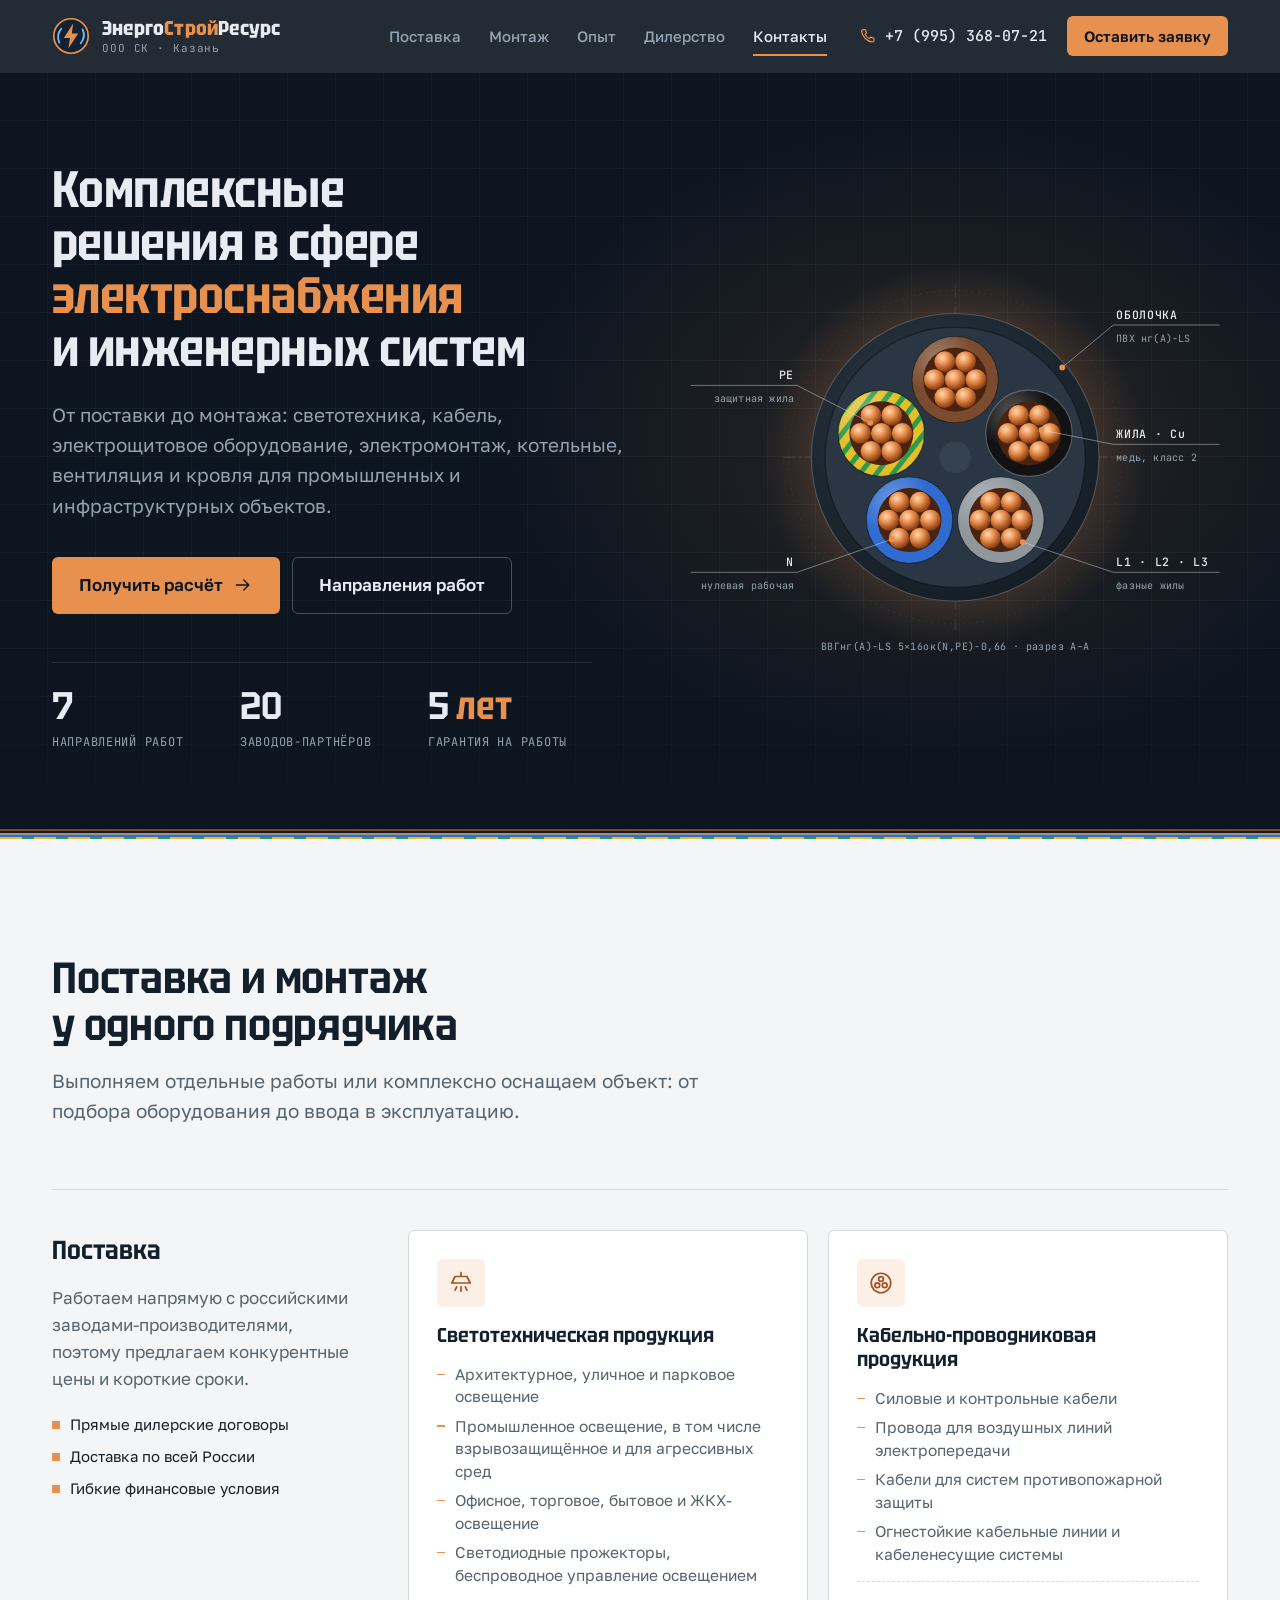
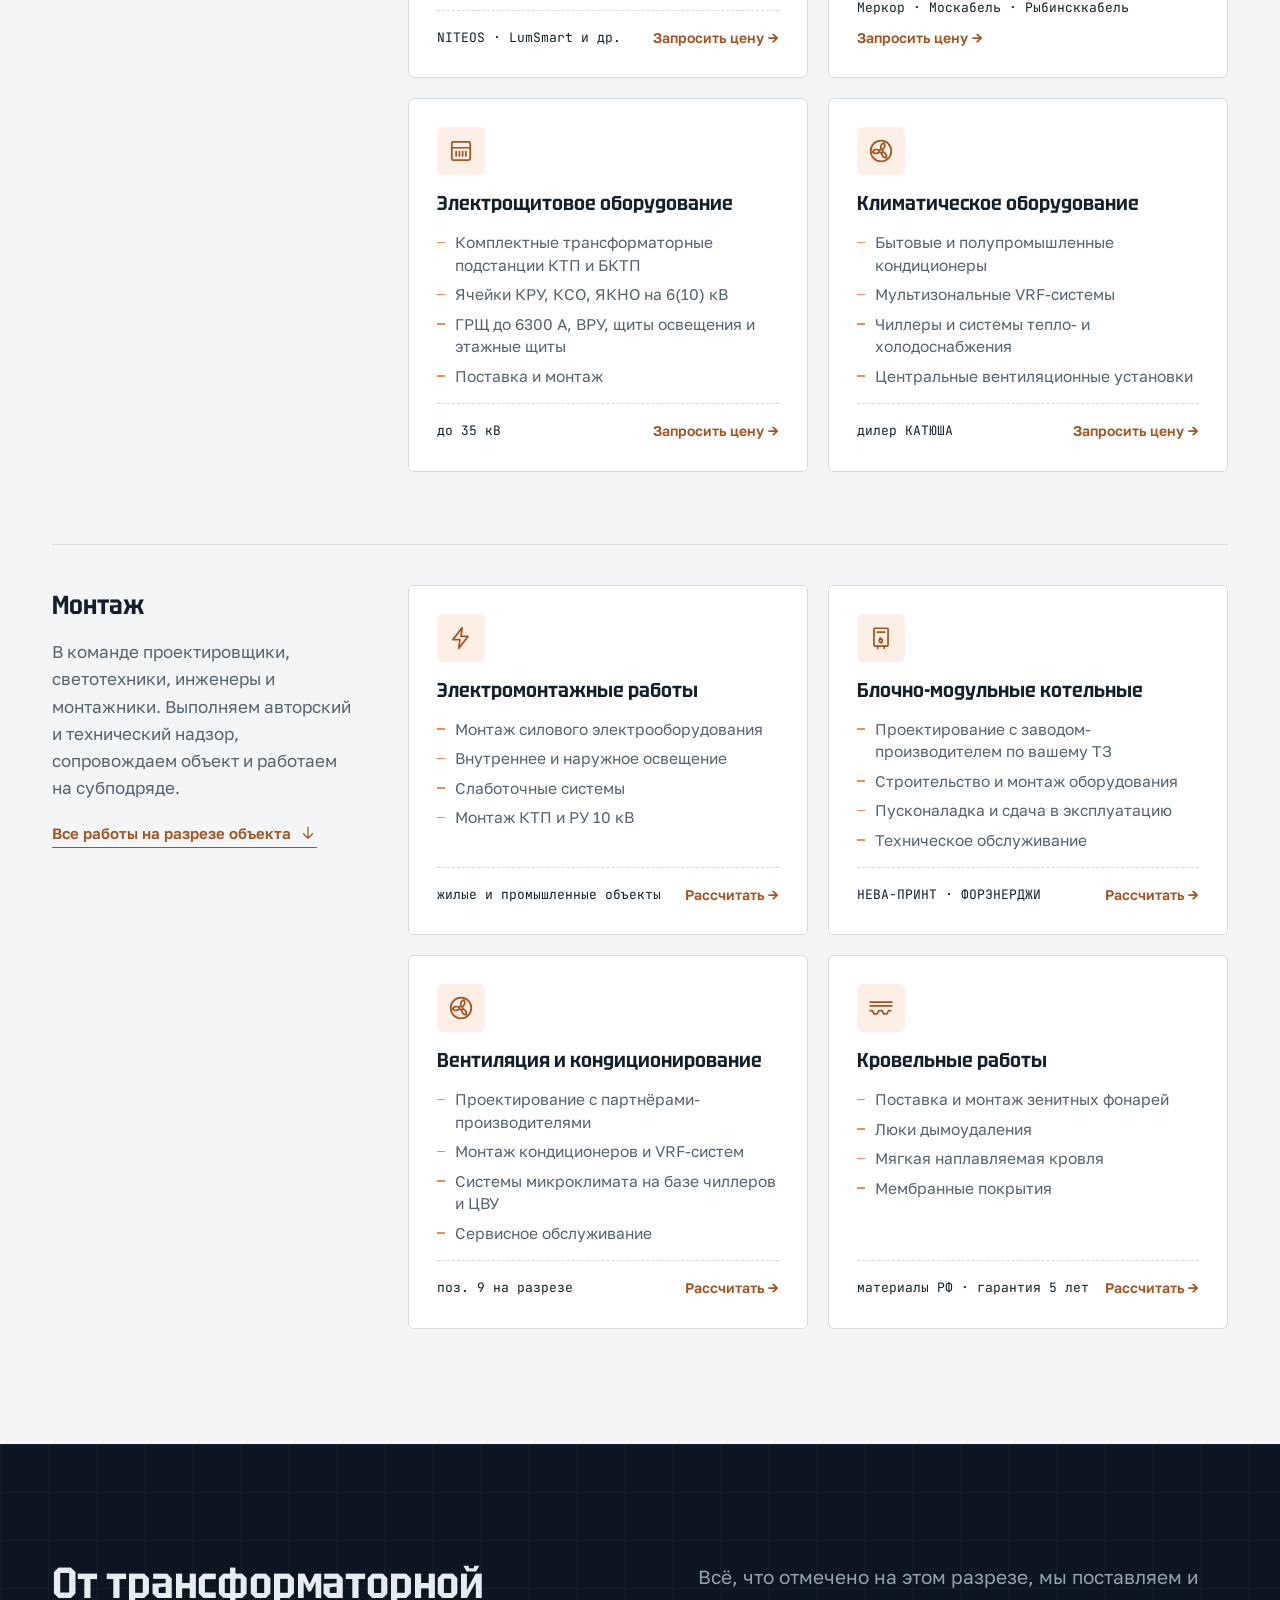
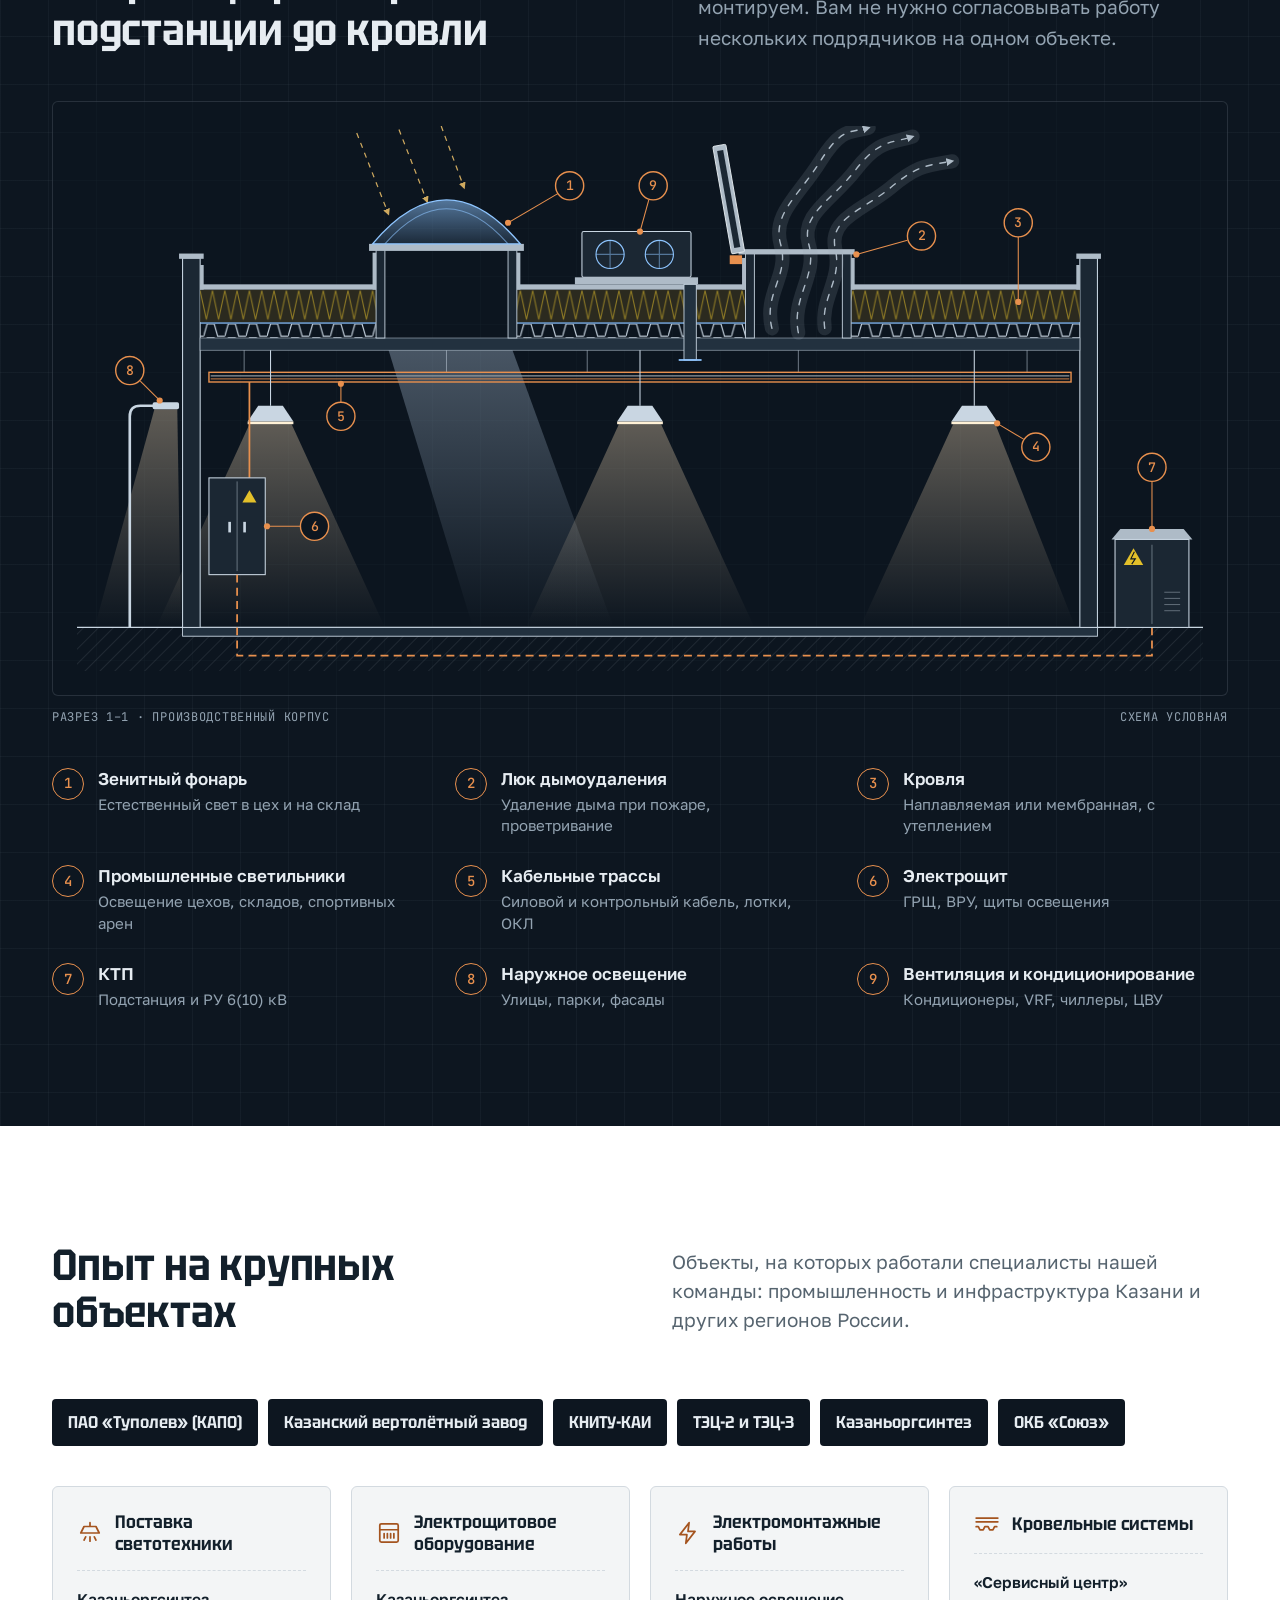
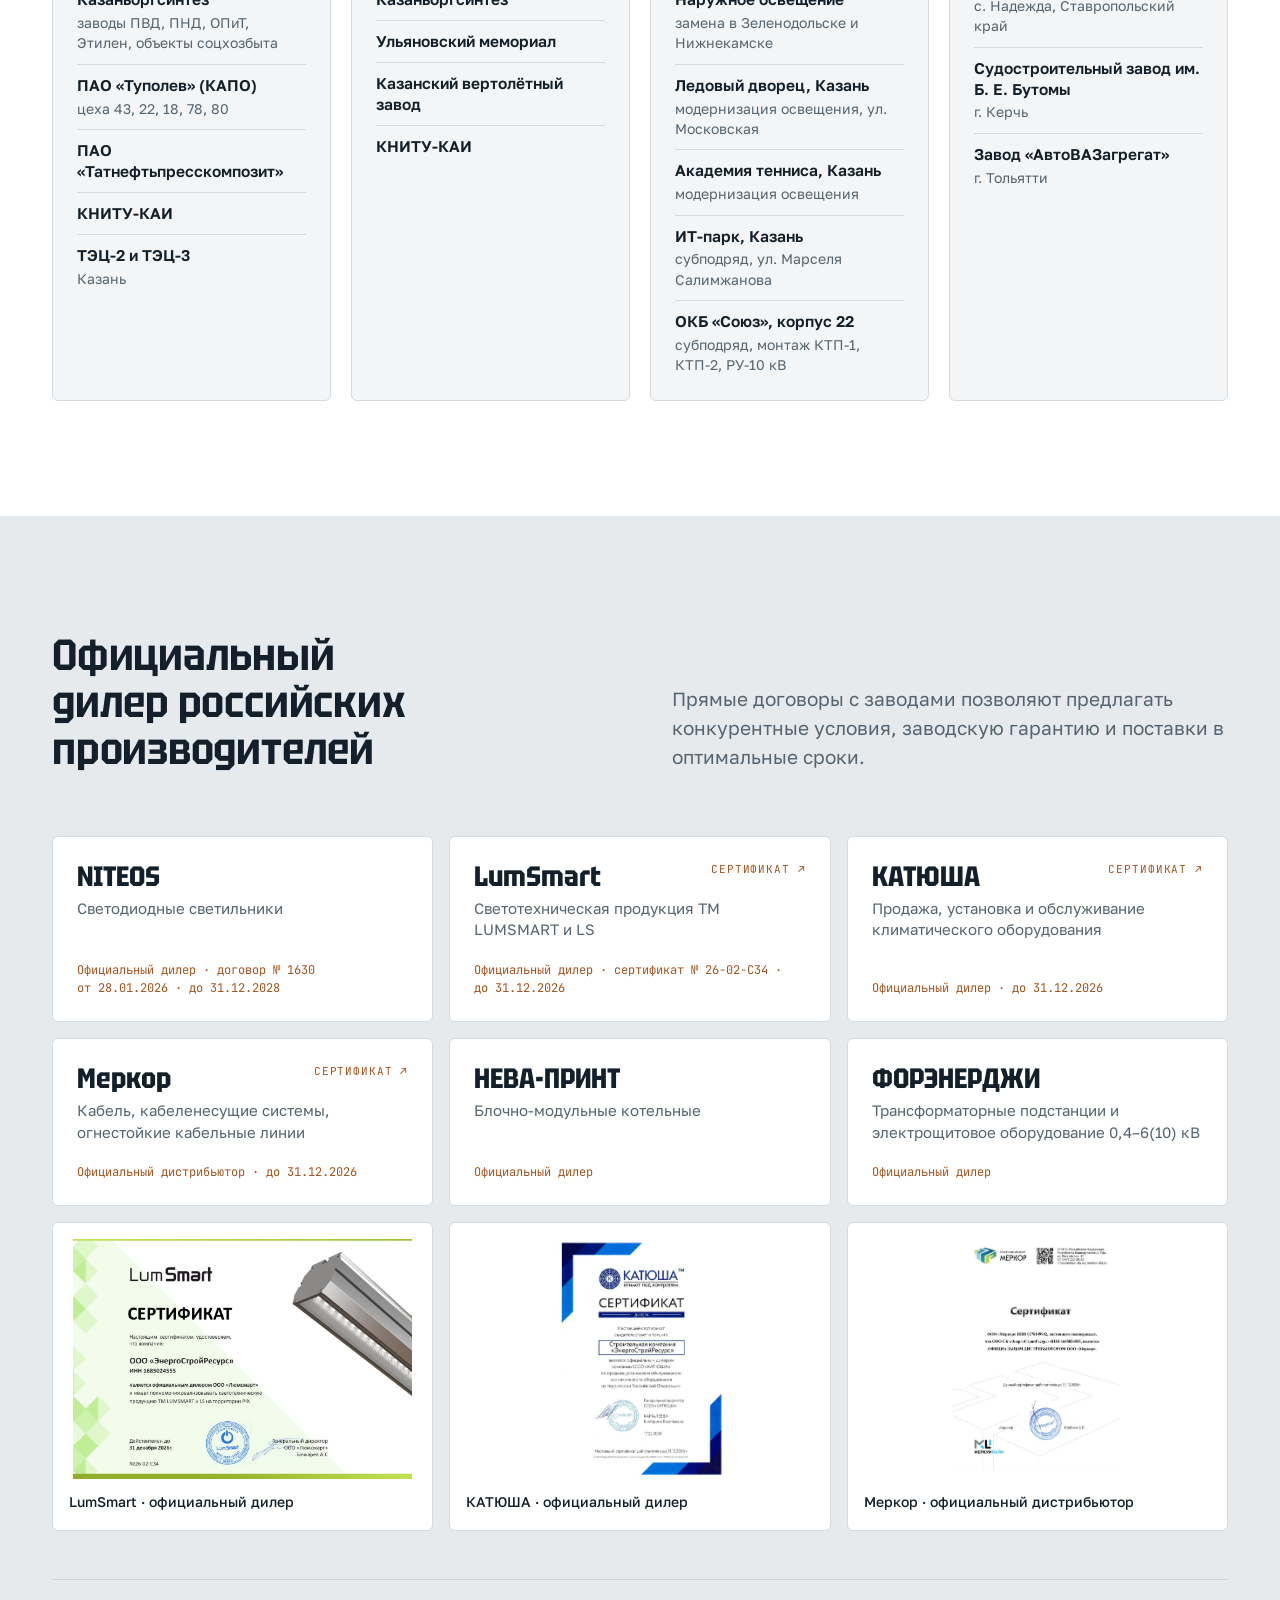
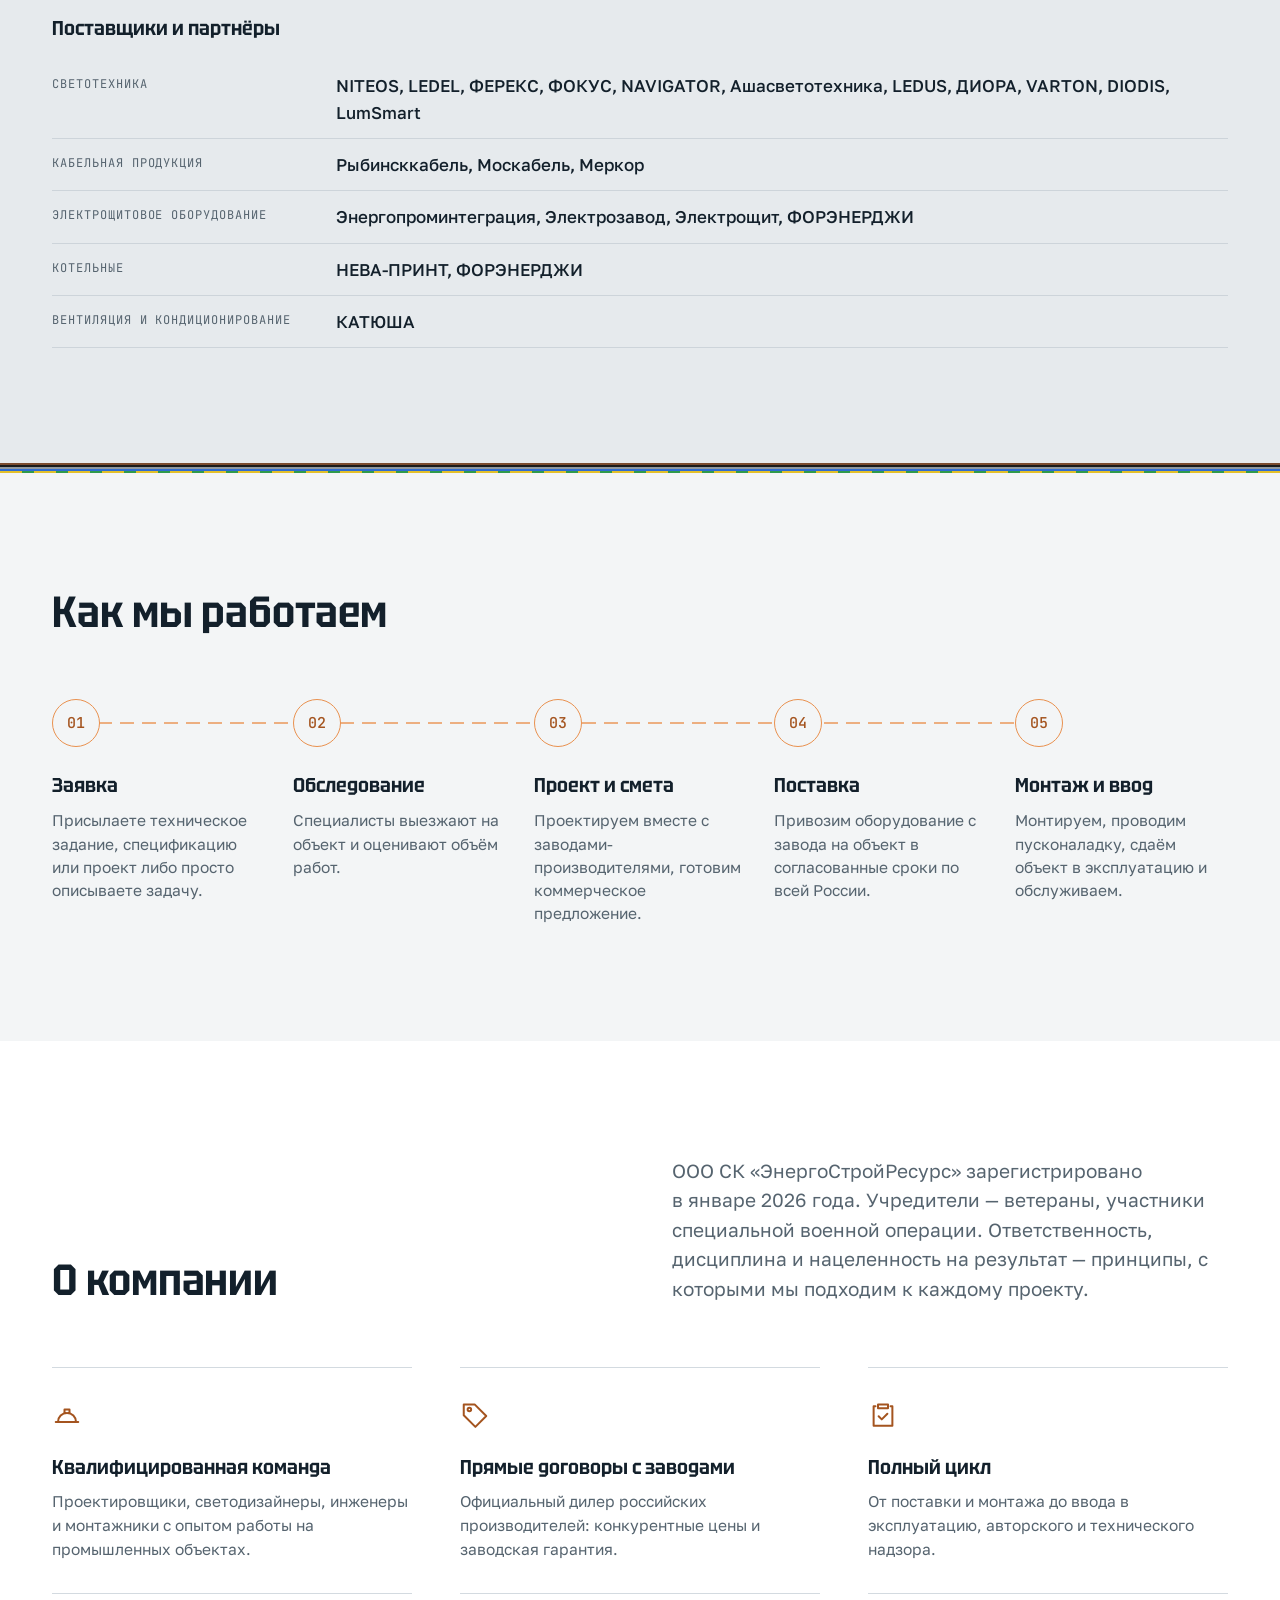
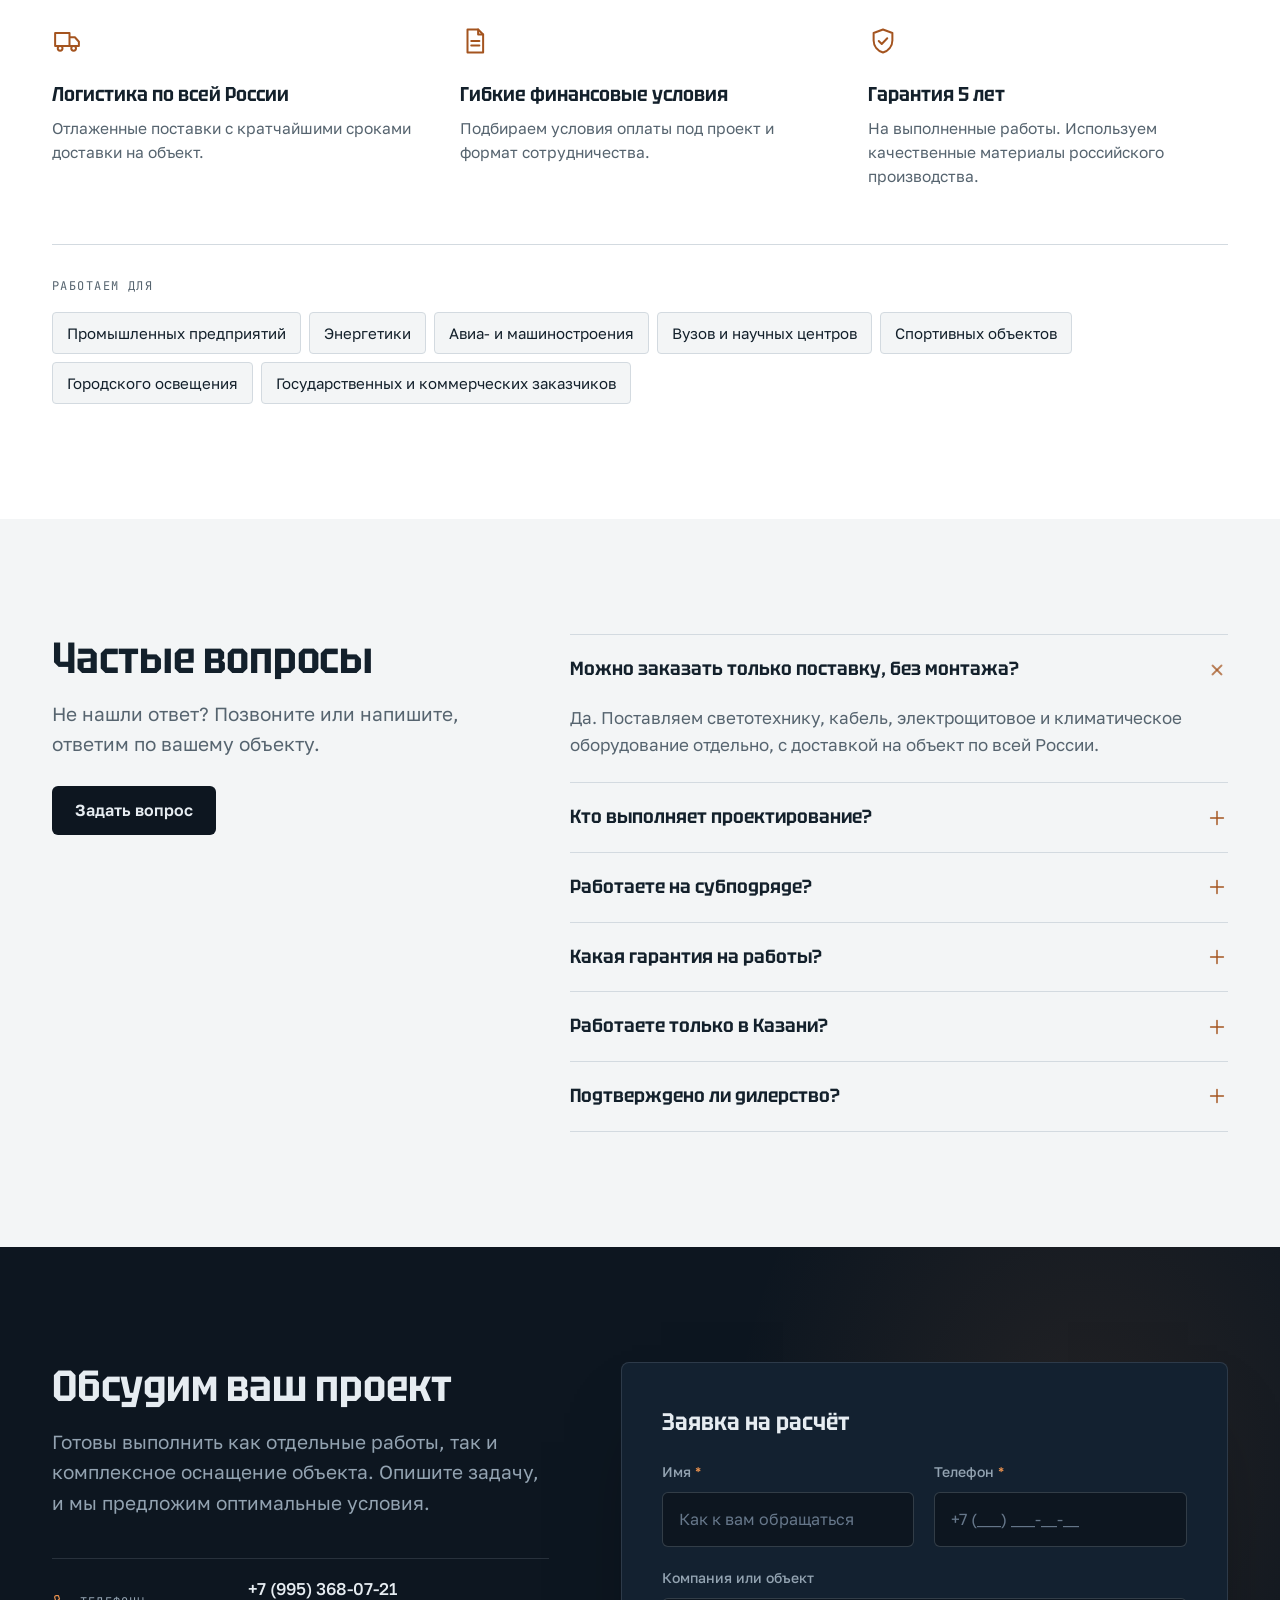
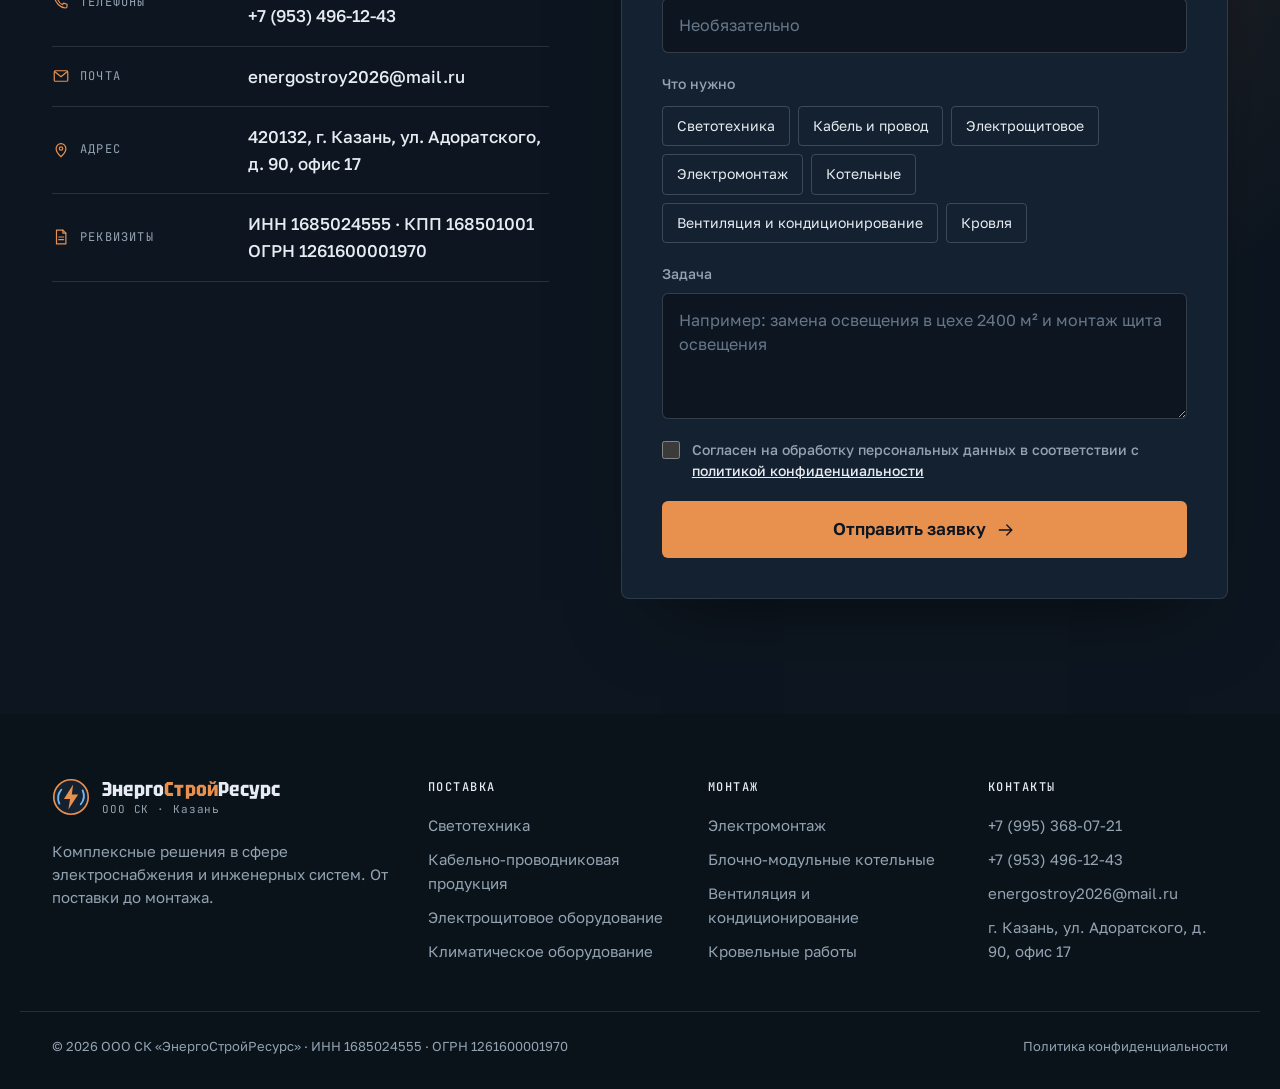
==== commit 298620af: "Fill site with ЭнергоСтройРесурс company data Replace placeholder content with real information from" ====
--- a/index.html
+++ b/index.html
@@ -3,12 +3,12 @@
 <head>
   <meta charset="utf-8">
   <meta name="viewport" content="width=device-width, initial-scale=1, viewport-fit=cover">
-  <title>ЭнергоМонтаж — поставка и монтаж электрооборудования, освещения и кровли</title>
-  <meta name="description" content="Поставка и монтаж электро- и энергооборудования, светодиодной и кабельной продукции по ценам официального дилера. Монтаж зенитных фонарей, люков дымоудаления и кровли под ключ.">
+  <title>ЭнергоСтройРесурс — электроснабжение и инженерные системы в Казани</title>
+  <meta name="description" content="ООО СК «ЭнергоСтройРесурс», Казань. Поставка светотехники, кабеля и электрощитового оборудования до 35 кВ, электромонтаж, блочно-модульные котельные, вентиляция и кондиционирование, кровля. Официальный дилер NITEOS, LumSmart, КАТЮША, Меркор.">
   <meta name="theme-color" content="#0D1620">
   <meta property="og:type" content="website">
-  <meta property="og:title" content="ЭнергоМонтаж — электрооборудование, свет и кровля под ключ">
-  <meta property="og:description" content="Официальный дилер. Поставка электро- и энергооборудования, LED и кабеля. Монтаж сетей, зенитных фонарей, люков дымоудаления и кровли.">
+  <meta property="og:title" content="ЭнергоСтройРесурс — комплексные решения в сфере электроснабжения и инженерных систем">
+  <meta property="og:description" content="От поставки до монтажа: светотехника, кабель, электрощитовое оборудование, электромонтаж, котельные, вентиляция и кровля. Казань.">
   <meta property="og:locale" content="ru_RU">
   <link rel="icon" href="assets/img/favicon.svg" type="image/svg+xml">
   <link rel="preconnect" href="https://fonts.googleapis.com">
@@ -44,25 +44,24 @@
   <symbol id="i-clock" viewBox="0 0 24 24"><circle cx="12" cy="12" r="8.5"/><path d="M12 7.5V12l3 2"/></symbol>
   <symbol id="i-telegram" viewBox="0 0 24 24"><path d="M21 4 2.5 11.2l6.3 2.3L18 7.2l-7 7.6 6.3 5.2z"/></symbol>
   <symbol id="i-whatsapp" viewBox="0 0 24 24"><path d="M4 20.5l1.3-4.3a8.6 8.6 0 1 1 3.1 3z"/><path d="M9 8.5c0 3.3 3.2 6.5 6.5 6.5l1-1.6-2-1-1 1a5 5 0 0 1-2.9-2.9l1-1-1-2z"/></symbol>
+  <symbol id="i-fan" viewBox="0 0 24 24"><circle cx="12" cy="12" r="9.5"/><circle cx="12" cy="12" r="1.6"/><path d="M12 10.4c-.6-2.6.2-4.9 2.6-5.8 1.7 1.8 1 4.4-1.3 6.1M13.5 12.8c2.5.9 4 2.8 3.5 5.3-2.4.6-4.3-1.4-4.5-4.2M10.5 12.8c-2 1.7-4.4 2.1-6.2.3.7-2.4 3.3-3.1 5.9-1.9"/></symbol>
+  <symbol id="i-boiler" viewBox="0 0 24 24"><rect x="5.5" y="3" width="13" height="16.5" rx="1"/><path d="M8.5 6.5h7M9 19.5V21.5M15 19.5V21.5"/><path d="M12 16.5c-1.8-.9-2.2-2.6-.6-4.6.2 1.2.9 1.6 1.4 1.1.9 1.3.6 2.8-.8 3.5z"/></symbol>
 </svg>
 
 <a class="skip-link" href="#main">Перейти к содержанию</a>
 
 <header class="header" data-header>
   <div class="container header__inner">
-    <a class="logo" href="#top" aria-label="ЭнергоМонтаж — на главную">
+    <a class="logo" href="#top" aria-label="ЭнергоСтройРесурс — на главную">
       <svg class="logo__mark" viewBox="0 0 32 32" aria-hidden="true">
-        <circle cx="16" cy="16" r="14.5" fill="#132130" stroke="rgba(230,236,241,.35)"/>
-        <circle cx="16" cy="7.5" r="4" fill="#7A4B2E"/>
-        <circle cx="24.08" cy="13.37" r="4" fill="#1A1A1A" stroke="rgba(230,236,241,.45)" stroke-width=".8"/>
-        <circle cx="21" cy="22.88" r="4" fill="#8F979D"/>
-        <circle cx="11" cy="22.88" r="4" fill="#2F6BD1"/>
-        <circle cx="7.92" cy="13.37" r="4" fill="#E3C02A" stroke="#2F9A4C" stroke-width="1.6"/>
-        <circle cx="16" cy="16" r="2.2" fill="#E8904E"/>
+        <circle cx="16" cy="16" r="14.5" fill="#132130" stroke="#E8904E" stroke-width="1.4"/>
+        <path d="M6.2 21.5a11 11 0 0 1 1.6-11.6" fill="none" stroke="#6FB7F2" stroke-width="1.6" stroke-linecap="round"/>
+        <path d="M25.8 10.5a11 11 0 0 1-1.6 11.6" fill="none" stroke="#6FB7F2" stroke-width="1.6" stroke-linecap="round"/>
+        <path d="M17.8 5.5 10 17.6h5.2l-1.4 8.9 8.2-12.6h-5.3z" fill="#E8904E"/>
       </svg>
       <span class="logo__text">
-        <span class="logo__name">ЭнергоМонтаж</span>
-        <span class="logo__tag">поставка · монтаж</span>
+        <span class="logo__name">Энерго<b>Строй</b>Ресурс</span>
+        <span class="logo__tag">ООО СК · Казань</span>
       </span>
     </a>
 
@@ -70,20 +69,21 @@
       <ul class="nav__list">
         <li><a class="nav__link" href="#supply">Поставка</a></li>
         <li><a class="nav__link" href="#install">Монтаж</a></li>
+        <li><a class="nav__link" href="#projects">Опыт</a></li>
         <li><a class="nav__link" href="#dealer">Дилерство</a></li>
-        <li><a class="nav__link" href="#process">Как работаем</a></li>
         <li><a class="nav__link" href="#request">Контакты</a></li>
       </ul>
       <div class="nav__mobile-extra">
-        <a class="nav__phone" href="tel:+70000000000">+7 (000) 000-00-00</a>
+        <a class="nav__phone" href="tel:+79953680721">+7 (995) 368-07-21</a>
+        <a class="nav__phone" href="tel:+79534961243">+7 (953) 496-12-43</a>
         <a class="btn btn--primary" href="#request">Оставить заявку</a>
       </div>
     </nav>
 
     <div class="header__actions">
-      <a class="header__phone" href="tel:+70000000000">
+      <a class="header__phone" href="tel:+79953680721">
         <svg class="icon" aria-hidden="true"><use href="#i-phone"/></svg>
-        <span>+7 (000) 000-00-00</span>
+        <span>+7 (995) 368-07-21</span>
       </a>
       <a class="btn btn--primary btn--sm header__cta" href="#request">Оставить заявку</a>
       <button class="burger" type="button" aria-controls="site-nav" aria-expanded="false" aria-label="Открыть меню">
@@ -99,9 +99,8 @@
   <section class="hero" id="top">
     <div class="container hero__grid">
       <div class="hero__content">
-        <p class="eyebrow eyebrow--light">Официальный дилер · Поставка · Монтаж</p>
-        <h1 class="hero__title">Поставка и монтаж электро&shy;оборудования, освещения и&nbsp;кровли <span>под&nbsp;ключ</span></h1>
-        <p class="hero__lead">Комплектуем объекты электро- и энергооборудованием, светодиодной и кабельной продукцией по дилерским ценам. Своими бригадами монтируем сети, зенитные фонари, люки дымоудаления и кровлю.</p>
+        <h1 class="hero__title">Комплексные решения в&nbsp;сфере <span>электроснабжения</span> и&nbsp;инженерных систем</h1>
+        <p class="hero__lead">От поставки до монтажа: светотехника, кабель, электрощитовое оборудование, электромонтаж, котельные, вентиляция и кровля для промышленных и инфраструктурных объектов.</p>
         <div class="hero__actions">
           <a class="btn btn--primary btn--lg" href="#request">
             Получить расчёт
@@ -109,11 +108,10 @@
           </a>
           <a class="btn btn--ghost btn--lg" href="#services">Направления работ</a>
         </div>
-        <!-- Цифры — замените на реальные показатели компании -->
         <dl class="stats">
-          <div class="stats__item"><dt>10<span>+</span></dt><dd>лет на рынке</dd></div>
-          <div class="stats__item"><dt>300<span>+</span></dt><dd>сданных объектов</dd></div>
-          <div class="stats__item"><dt>15<span>+</span></dt><dd>брендов-партнёров</dd></div>
+          <div class="stats__item"><dt>7</dt><dd>направлений работ</dd></div>
+          <div class="stats__item"><dt>20</dt><dd>заводов-партнёров</dd></div>
+          <div class="stats__item"><dt>5<span> лет</span></dt><dd>гарантия на работы</dd></div>
         </dl>
       </div>
 
@@ -238,81 +236,80 @@
   <section class="section services" id="services">
     <div class="container">
       <div class="section-head">
-        <p class="eyebrow">Направления</p>
-        <h2 class="section-title">Электрика, свет и&nbsp;кровля объекта у&nbsp;одного подрядчика</h2>
-        <p class="section-lead">Можно заказать только поставку, только монтаж или весь комплекс работ по одному договору.</p>
+        <h2 class="section-title">Поставка и&nbsp;монтаж у&nbsp;одного подрядчика</h2>
+        <p class="section-lead">Выполняем отдельные работы или комплексно оснащаем объект: от подбора оборудования до ввода в эксплуатацию.</p>
       </div>
 
       <!-- Поставка -->
       <div class="group" id="supply">
         <div class="group__head">
           <h3 class="group__title">Поставка</h3>
-          <p class="group__text">Оборудование и материалы со склада и под заказ по ценам официального дилера. Доставляем на объект по графику монтажа.</p>
+          <p class="group__text">Работаем напрямую с российскими заводами-производителями, поэтому предлагаем конкурентные цены и короткие сроки.</p>
           <ul class="group__facts">
-            <li>Подбор по проекту или спецификации</li>
-            <li>Сертификаты и паспорта</li>
-            <li>Отсрочка для постоянных клиентов</li>
+            <li>Прямые дилерские договоры</li>
+            <li>Доставка по всей России</li>
+            <li>Гибкие финансовые условия</li>
           </ul>
         </div>
 
         <div class="tiles">
           <article class="tile">
-            <div class="tile__icon"><svg class="icon" aria-hidden="true"><use href="#i-panel"/></svg></div>
-            <h4 class="tile__title">Электрооборудование</h4>
+            <div class="tile__icon"><svg class="icon" aria-hidden="true"><use href="#i-led"/></svg></div>
+            <h4 class="tile__title">Светотехническая продукция</h4>
             <ul class="tile__list">
-              <li>Вводно-распределительные щиты ВРУ, ЩР, ЩО</li>
-              <li>Автоматические выключатели, УЗО, дифавтоматы</li>
-              <li>Контакторы, реле, приборы учёта</li>
-              <li>Щитовые корпуса и шкафы</li>
+              <li>Архитектурное, уличное и парковое освещение</li>
+              <li>Промышленное освещение, в том числе взрывозащищённое и для агрессивных сред</li>
+              <li>Офисное, торговое, бытовое и ЖКХ-освещение</li>
+              <li>Светодиодные прожекторы, беспроводное управление освещением</li>
             </ul>
             <div class="tile__foot">
-              <span class="tile__spec">0,4 кВ · IP31–IP65</span>
-              <a class="tile__link" href="#request" data-service="Электрооборудование">Запросить цену</a>
+              <span class="tile__spec">NITEOS · LumSmart и др.</span>
+              <a class="tile__link" href="#request" data-service="Светотехника">Запросить цену</a>
             </div>
           </article>
 
           <article class="tile">
-            <div class="tile__icon"><svg class="icon" aria-hidden="true"><use href="#i-transformer"/></svg></div>
-            <h4 class="tile__title">Энергооборудование</h4>
+            <div class="tile__icon"><svg class="icon" aria-hidden="true"><use href="#i-cable"/></svg></div>
+            <h4 class="tile__title">Кабельно-проводниковая продукция</h4>
             <ul class="tile__list">
-              <li>Силовые трансформаторы и КТП</li>
-              <li>Дизельные генераторные установки</li>
-              <li>Стабилизаторы напряжения и ИБП</li>
-              <li>Установки компенсации реактивной мощности</li>
+              <li>Силовые и контрольные кабели</li>
+              <li>Провода для воздушных линий электропередачи</li>
+              <li>Кабели для систем противопожарной защиты</li>
+              <li>Огнестойкие кабельные линии и кабеленесущие системы</li>
             </ul>
             <div class="tile__foot">
-              <span class="tile__spec">6–10/0,4 кВ · до 2500 кВА</span>
-              <a class="tile__link" href="#request" data-service="Энергооборудование">Запросить цену</a>
+              <span class="tile__spec">Меркор · Москабель · Рыбинсккабель</span>
+              <a class="tile__link" href="#request" data-service="Кабель и провод">Запросить цену</a>
             </div>
           </article>
 
           <article class="tile">
-            <div class="tile__icon"><svg class="icon" aria-hidden="true"><use href="#i-led"/></svg></div>
-            <h4 class="tile__title">Светодиодная продукция</h4>
+            <div class="tile__icon"><svg class="icon" aria-hidden="true"><use href="#i-panel"/></svg></div>
+            <h4 class="tile__title">Электрощитовое оборудование</h4>
             <ul class="tile__list">
-              <li>Промышленные и складские светильники</li>
-              <li>Уличные консольные светильники и прожекторы</li>
-              <li>Офисные панели и линейные светильники</li>
-              <li>Аварийное и эвакуационное освещение</li>
+              <li>Комплектные трансформаторные подстанции КТП и БКТП</li>
+              <li>Ячейки КРУ, КСО, ЯКНО на 6(10) кВ</li>
+              <li>ГРЩ до 6300 А, ВРУ, щиты освещения и этажные щиты</li>
+              <li>Поставка и монтаж</li>
             </ul>
             <div class="tile__foot">
-              <span class="tile__spec">IP65–IP67 · от 130 лм/Вт</span>
-              <a class="tile__link" href="#request" data-service="Светодиодное освещение">Запросить цену</a>
+              <span class="tile__spec">до 35 кВ</span>
+              <a class="tile__link" href="#request" data-service="Электрощитовое оборудование">Запросить цену</a>
             </div>
           </article>
 
           <article class="tile">
-            <div class="tile__icon"><svg class="icon" aria-hidden="true"><use href="#i-cable"/></svg></div>
-            <h4 class="tile__title">Кабельная продукция</h4>
+            <div class="tile__icon"><svg class="icon" aria-hidden="true"><use href="#i-fan"/></svg></div>
+            <h4 class="tile__title">Климатическое оборудование</h4>
             <ul class="tile__list">
-              <li>Силовой кабель ВВГнг(А)-LS, АВБбШв, ППГнг</li>
-              <li>Гибкий кабель КГ, провод ПуГВ, СИП</li>
-              <li>Контрольный и слаботочный кабель</li>
-              <li>Кабельные лотки и крепёж</li>
+              <li>Бытовые и полупромышленные кондиционеры</li>
+              <li>Мультизональные VRF-системы</li>
+              <li>Чиллеры и системы тепло- и холодоснабжения</li>
+              <li>Центральные вентиляционные установки</li>
             </ul>
             <div class="tile__foot">
-              <span class="tile__spec">сечения 1,5–240 мм²</span>
-              <a class="tile__link" href="#request" data-service="Кабельная продукция">Запросить цену</a>
+              <span class="tile__spec">дилер КАТЮША</span>
+              <a class="tile__link" href="#request" data-service="Вентиляция и кондиционирование">Запросить цену</a>
             </div>
           </article>
         </div>
@@ -322,7 +319,7 @@
       <div class="group" id="install">
         <div class="group__head">
           <h3 class="group__title">Монтаж</h3>
-          <p class="group__text">Работают штатные электромонтажники и кровельщики с допусками. Сдаём объект с исполнительной документацией.</p>
+          <p class="group__text">В команде проектировщики, светотехники, инженеры и монтажники. Выполняем авторский и технический надзор, сопровождаем объект и работаем на субподряде.</p>
           <a class="group__more" href="#object">
             Все работы на разрезе объекта
             <svg class="icon" aria-hidden="true"><use href="#i-down"/></svg>
@@ -334,58 +331,58 @@
             <div class="tile__icon"><svg class="icon" aria-hidden="true"><use href="#i-bolt"/></svg></div>
             <h4 class="tile__title">Электромонтажные работы</h4>
             <ul class="tile__list">
-              <li>Внутренние и наружные сети электроснабжения</li>
-              <li>Сборка и подключение щитов, прокладка трасс</li>
-              <li>Монтаж внутреннего и наружного освещения</li>
-              <li>Заземление, молниезащита, пусконаладка</li>
+              <li>Монтаж силового электрооборудования</li>
+              <li>Внутреннее и наружное освещение</li>
+              <li>Слаботочные системы</li>
+              <li>Монтаж КТП и РУ 10 кВ</li>
             </ul>
             <div class="tile__foot">
-              <span class="tile__spec">поз. 4–8 на разрезе</span>
+              <span class="tile__spec">жилые и промышленные объекты</span>
               <a class="tile__link" href="#request" data-service="Электромонтаж">Рассчитать</a>
             </div>
           </article>
 
           <article class="tile">
-            <div class="tile__icon"><svg class="icon" aria-hidden="true"><use href="#i-skylight"/></svg></div>
-            <h4 class="tile__title">Зенитные фонари</h4>
+            <div class="tile__icon"><svg class="icon" aria-hidden="true"><use href="#i-boiler"/></svg></div>
+            <h4 class="tile__title">Блочно-модульные котельные</h4>
             <ul class="tile__list">
-              <li>Точечные и ленточные фонари</li>
-              <li>Монолитный и сотовый поликарбонат</li>
-              <li>Монтаж опорных стаканов в новую и готовую кровлю</li>
-              <li>Герметичное примыкание кровельного ковра</li>
+              <li>Проектирование с заводом-производителем по вашему ТЗ</li>
+              <li>Строительство и монтаж оборудования</li>
+              <li>Пусконаладка и сдача в эксплуатацию</li>
+              <li>Техническое обслуживание</li>
             </ul>
             <div class="tile__foot">
-              <span class="tile__spec">поз. 1 на разрезе</span>
-              <a class="tile__link" href="#request" data-service="Зенитные фонари">Рассчитать</a>
+              <span class="tile__spec">НЕВА-ПРИНТ · ФОРЭНЕРДЖИ</span>
+              <a class="tile__link" href="#request" data-service="Котельные">Рассчитать</a>
             </div>
           </article>
 
           <article class="tile">
-            <div class="tile__icon"><svg class="icon" aria-hidden="true"><use href="#i-hatch"/></svg></div>
-            <h4 class="tile__title">Люки дымоудаления</h4>
+            <div class="tile__icon"><svg class="icon" aria-hidden="true"><use href="#i-fan"/></svg></div>
+            <h4 class="tile__title">Вентиляция и кондиционирование</h4>
             <ul class="tile__list">
-              <li>Люки с электро- и пневмоприводом</li>
-              <li>Подключение к системе противопожарной защиты</li>
-              <li>Люки с функцией проветривания и выхода на кровлю</li>
-              <li>Сертифицированные изделия</li>
+              <li>Проектирование с партнёрами-производителями</li>
+              <li>Монтаж кондиционеров и VRF-систем</li>
+              <li>Системы микроклимата на базе чиллеров и ЦВУ</li>
+              <li>Сервисное обслуживание</li>
             </ul>
             <div class="tile__foot">
-              <span class="tile__spec">СП 7.13130 · поз. 2</span>
-              <a class="tile__link" href="#request" data-service="Люки дымоудаления">Рассчитать</a>
+              <span class="tile__spec">поз. 9 на разрезе</span>
+              <a class="tile__link" href="#request" data-service="Вентиляция и кондиционирование">Рассчитать</a>
             </div>
           </article>
 
           <article class="tile">
             <div class="tile__icon"><svg class="icon" aria-hidden="true"><use href="#i-roof"/></svg></div>
-            <h4 class="tile__title">Монтаж кровли</h4>
+            <h4 class="tile__title">Кровельные работы</h4>
             <ul class="tile__list">
-              <li>Мембранная кровля ПВХ и ТПО</li>
-              <li>Наплавляемая кровля</li>
-              <li>Профнастил и сэндвич-панели</li>
-              <li>Утепление и ремонт существующей кровли</li>
+              <li>Поставка и монтаж зенитных фонарей</li>
+              <li>Люки дымоудаления</li>
+              <li>Мягкая наплавляемая кровля</li>
+              <li>Мембранные покрытия</li>
             </ul>
             <div class="tile__foot">
-              <span class="tile__spec">поз. 3 на разрезе</span>
+              <span class="tile__spec">материалы РФ · гарантия 5 лет</span>
               <a class="tile__link" href="#request" data-service="Кровля">Рассчитать</a>
             </div>
           </article>
@@ -398,17 +395,14 @@
   <section class="section object" id="object">
     <div class="container">
       <div class="object__head">
-        <div>
-          <p class="eyebrow eyebrow--light">Объект в разрезе</p>
-          <h2 class="section-title">От трансформаторной подстанции до&nbsp;кровли</h2>
-        </div>
-        <p class="object__lead">Всё, что отмечено на этом разрезе, мы поставляем и монтируем сами. Вам не нужно согласовывать работу нескольких подрядчиков на одном объекте.</p>
+        <h2 class="section-title">От трансформаторной подстанции до&nbsp;кровли</h2>
+        <p class="object__lead">Всё, что отмечено на этом разрезе, мы поставляем и монтируем. Вам не нужно согласовывать работу нескольких подрядчиков на одном объекте.</p>
       </div>
 
       <div class="drawing" tabindex="0" aria-label="Схема здания в разрезе. На узких экранах прокручивается по горизонтали.">
         <svg class="drawing__svg" viewBox="0 0 1280 620" role="img" aria-labelledby="section-title section-desc">
-          <title id="section-title">Разрез производственно-складского корпуса</title>
-          <desc id="section-desc">Зенитный фонарь, люк дымоудаления, кровельный пирог, светодиодные светильники, кабельные лотки, электрощит, трансформаторная подстанция и наружное освещение.</desc>
+          <title id="section-title">Разрез производственного корпуса</title>
+          <desc id="section-desc">Зенитный фонарь, люк дымоудаления, кровельный пирог, светодиодные светильники, кабельные лотки, электрощит, трансформаторная подстанция, наружное освещение и вентиляционная установка.</desc>
           <defs>
             <pattern id="ground" width="12" height="12" patternUnits="userSpaceOnUse" patternTransform="rotate(45)">
               <path d="M0 0V12" stroke="rgba(201,214,226,.16)" stroke-width="1.4"/>
@@ -492,6 +486,17 @@
             </g>
           </g>
 
+
+          <!-- вентиляционная установка / кондиционер на кровле -->
+          <rect x="566" y="172" width="140" height="8" fill="#AEBBC7"/>
+          <rect x="574" y="120" width="124" height="52" rx="2" fill="#1B2733" stroke="#C9D6E2" stroke-width="1.2"/>
+          <g fill="none" stroke="#8EC5FF" stroke-width="1.3">
+            <circle cx="606" cy="146" r="16"/><circle cx="662" cy="146" r="16"/>
+            <path d="M606 130v32M590 146h32M662 130v32M646 146h32" stroke-opacity=".5"/>
+          </g>
+          <rect x="690" y="180" width="14" height="86" fill="#22313F" stroke="#C9D6E2" stroke-width="1"/>
+          <path d="M684 266h26" stroke="#8EC5FF" stroke-width="2"/>
+
           <!-- зенитный фонарь: стакан, рама, купол -->
           <rect x="340" y="140" width="10" height="101" fill="#1B2733" stroke="#C9D6E2" stroke-width="1"/>
           <rect x="490" y="140" width="10" height="101" fill="#1B2733" stroke="#C9D6E2" stroke-width="1"/>
@@ -582,6 +587,7 @@
               <path d="M254 455H216"/>
               <path d="M1222 404V458"/>
               <path d="M72 290 94 312"/>
+              <path d="M650 84 640 120"/>
             </g>
             <g fill="#E8904E">
               <circle cx="490" cy="110" r="3.5"/>
@@ -592,6 +598,7 @@
               <circle cx="216" cy="455" r="3.5"/>
               <circle cx="1222" cy="458" r="3.5"/>
               <circle cx="94" cy="312" r="3.5"/>
+              <circle cx="640" cy="120" r="3.5"/>
             </g>
             <g class="pos__badge">
               <circle cx="560" cy="68" r="16"/>
@@ -602,6 +609,7 @@
               <circle cx="270" cy="455" r="16"/>
               <circle cx="1222" cy="388" r="16"/>
               <circle cx="60" cy="278" r="16"/>
+              <circle cx="655" cy="68" r="16"/>
             </g>
             <g class="pos__num" text-anchor="middle">
               <text x="560" y="73">1</text>
@@ -612,54 +620,170 @@
               <text x="270" y="460">6</text>
               <text x="1222" y="393">7</text>
               <text x="60" y="283">8</text>
+              <text x="655" y="73">9</text>
             </g>
           </g>
         </svg>
       </div>
       <div class="drawing__meta">
-        <span>Разрез 1–1 · производственно-складской корпус</span>
+        <span>Разрез 1–1 · производственный корпус</span>
         <span>Схема условная<span class="drawing__hint"> · листайте вбок</span></span>
       </div>
 
       <ol class="legend">
-        <li class="legend__item"><span class="legend__num">1</span><div><b>Зенитный фонарь</b><span>Дневной свет в цех и на склад</span></div></li>
+        <li class="legend__item"><span class="legend__num">1</span><div><b>Зенитный фонарь</b><span>Естественный свет в цех и на склад</span></div></li>
         <li class="legend__item"><span class="legend__num">2</span><div><b>Люк дымоудаления</b><span>Удаление дыма при пожаре, проветривание</span></div></li>
-        <li class="legend__item"><span class="legend__num">3</span><div><b>Кровельный пирог</b><span>Мембрана, утеплитель, пароизоляция, профлист</span></div></li>
-        <li class="legend__item"><span class="legend__num">4</span><div><b>LED-светильники</b><span>Освещение пролётов и стеллажных зон</span></div></li>
-        <li class="legend__item"><span class="legend__num">5</span><div><b>Кабельные трассы</b><span>Лотки, кабель, крепёж по всему зданию</span></div></li>
-        <li class="legend__item"><span class="legend__num">6</span><div><b>Электрощит</b><span>ВРУ и распределительные щиты</span></div></li>
-        <li class="legend__item"><span class="legend__num">7</span><div><b>КТП</b><span>Питание объекта от сети 6–10 кВ</span></div></li>
-        <li class="legend__item"><span class="legend__num">8</span><div><b>Наружное освещение</b><span>Консольные светильники и прожекторы</span></div></li>
+        <li class="legend__item"><span class="legend__num">3</span><div><b>Кровля</b><span>Наплавляемая или мембранная, с утеплением</span></div></li>
+        <li class="legend__item"><span class="legend__num">4</span><div><b>Промышленные светильники</b><span>Освещение цехов, складов, спортивных арен</span></div></li>
+        <li class="legend__item"><span class="legend__num">5</span><div><b>Кабельные трассы</b><span>Силовой и контрольный кабель, лотки, ОКЛ</span></div></li>
+        <li class="legend__item"><span class="legend__num">6</span><div><b>Электрощит</b><span>ГРЩ, ВРУ, щиты освещения</span></div></li>
+        <li class="legend__item"><span class="legend__num">7</span><div><b>КТП</b><span>Подстанция и РУ 6(10) кВ</span></div></li>
+        <li class="legend__item"><span class="legend__num">8</span><div><b>Наружное освещение</b><span>Улицы, парки, фасады</span></div></li>
+        <li class="legend__item"><span class="legend__num">9</span><div><b>Вентиляция и кондиционирование</b><span>Кондиционеры, VRF, чиллеры, ЦВУ</span></div></li>
       </ol>
+    </div>
+  </section>
+
+  <!-- ============ ОПЫТ ============ -->
+  <section class="section projects" id="projects">
+    <div class="container">
+      <div class="section-head section-head--row">
+        <h2 class="section-title">Опыт на&nbsp;крупных объектах</h2>
+        <p class="section-lead">Объекты, на которых работали специалисты нашей команды: промышленность и инфраструктура Казани и других регионов России.</p>
+      </div>
+
+      <ul class="key-clients" aria-label="Ключевые заказчики">
+        <li>ПАО «Туполев» (КАПО)</li>
+        <li>Казанский вертолётный завод</li>
+        <li>КНИТУ-КАИ</li>
+        <li>ТЭЦ-2 и ТЭЦ-3</li>
+        <li>Казаньоргсинтез</li>
+        <li>ОКБ «Союз»</li>
+      </ul>
+
+      <div class="projects__grid">
+        <article class="project">
+          <div class="project__head">
+            <svg class="icon" aria-hidden="true"><use href="#i-led"/></svg>
+            <h3>Поставка светотехники</h3>
+          </div>
+          <ul class="project__list">
+            <li><b>Казаньоргсинтез</b><span>заводы ПВД, ПНД, ОПиТ, Этилен, объекты соцхозбыта</span></li>
+            <li><b>ПАО «Туполев» (КАПО)</b><span>цеха 43, 22, 18, 78, 80</span></li>
+            <li><b>ПАО «Татнефтьпресскомпозит»</b></li>
+            <li><b>КНИТУ-КАИ</b></li>
+            <li><b>ТЭЦ-2 и ТЭЦ-3</b><span>Казань</span></li>
+          </ul>
+        </article>
+
+        <article class="project">
+          <div class="project__head">
+            <svg class="icon" aria-hidden="true"><use href="#i-panel"/></svg>
+            <h3>Электрощитовое оборудование</h3>
+          </div>
+          <ul class="project__list">
+            <li><b>Казаньоргсинтез</b></li>
+            <li><b>Ульяновский мемориал</b></li>
+            <li><b>Казанский вертолётный завод</b></li>
+            <li><b>КНИТУ-КАИ</b></li>
+          </ul>
+        </article>
+
+        <article class="project">
+          <div class="project__head">
+            <svg class="icon" aria-hidden="true"><use href="#i-bolt"/></svg>
+            <h3>Электромонтажные работы</h3>
+          </div>
+          <ul class="project__list">
+            <li><b>Наружное освещение</b><span>замена в Зеленодольске и Нижнекамске</span></li>
+            <li><b>Ледовый дворец, Казань</b><span>модернизация освещения, ул. Московская</span></li>
+            <li><b>Академия тенниса, Казань</b><span>модернизация освещения</span></li>
+            <li><b>ИТ-парк, Казань</b><span>субподряд, ул. Марселя Салимжанова</span></li>
+            <li><b>ОКБ «Союз», корпус 22</b><span>субподряд, монтаж КТП-1, КТП-2, РУ-10 кВ</span></li>
+          </ul>
+        </article>
+
+        <article class="project">
+          <div class="project__head">
+            <svg class="icon" aria-hidden="true"><use href="#i-roof"/></svg>
+            <h3>Кровельные системы</h3>
+          </div>
+          <ul class="project__list">
+            <li><b>«Сервисный центр»</b><span>с. Надежда, Ставропольский край</span></li>
+            <li><b>Судостроительный завод им. Б.&nbsp;Е.&nbsp;Бутомы</b><span>г. Керчь</span></li>
+            <li><b>Завод «АвтоВАЗагрегат»</b><span>г. Тольятти</span></li>
+          </ul>
+        </article>
+      </div>
     </div>
   </section>
 
   <!-- ============ ДИЛЕРСТВО ============ -->
   <section class="section dealer" id="dealer">
-    <div class="container dealer__grid">
-      <div class="dealer__content">
-        <p class="eyebrow">Дилерство</p>
-        <h2 class="section-title">Официальный дилер производителей</h2>
-        <p class="section-lead">Закупаем напрямую у заводов. Вы получаете оборудование по дилерским ценам, с гарантией производителя и полным комплектом документов.</p>
-        <ul class="perks">
-          <li><svg class="icon" aria-hidden="true"><use href="#i-tag"/></svg><div><b>Цены без посредников</b><span>Дилерские скидки на весь ассортимент брендов-партнёров</span></div></li>
-          <li><svg class="icon" aria-hidden="true"><use href="#i-shield"/></svg><div><b>Гарантия завода</b><span>Гарантийные случаи решаем напрямую с производителем</span></div></li>
-          <li><svg class="icon" aria-hidden="true"><use href="#i-doc"/></svg><div><b>Документы на каждую позицию</b><span>Сертификаты соответствия, паспорта, декларации</span></div></li>
-          <li><svg class="icon" aria-hidden="true"><use href="#i-truck"/></svg><div><b>Склад и доставка</b><span>Ходовые позиции в наличии, остальное под заказ</span></div></li>
-        </ul>
-      </div>
-
-      <!-- Замените «логотип» на <img src="assets/img/partners/..." alt="Название бренда"> -->
-      <ul class="partners" aria-label="Производители, дилером которых мы являемся">
-        <li class="partner"><span class="partner__logo">логотип</span><span class="partner__cat">Щитовое оборудование</span></li>
-        <li class="partner"><span class="partner__logo">логотип</span><span class="partner__cat">Автоматика и защита</span></li>
-        <li class="partner"><span class="partner__logo">логотип</span><span class="partner__cat">Трансформаторы и КТП</span></li>
-        <li class="partner"><span class="partner__logo">логотип</span><span class="partner__cat">Светодиодные светильники</span></li>
-        <li class="partner"><span class="partner__logo">логотип</span><span class="partner__cat">Силовой кабель</span></li>
-        <li class="partner"><span class="partner__logo">логотип</span><span class="partner__cat">Кабеленесущие системы</span></li>
-        <li class="partner"><span class="partner__logo">логотип</span><span class="partner__cat">Зенитные фонари и люки</span></li>
-        <li class="partner"><span class="partner__logo">логотип</span><span class="partner__cat">Кровельные материалы</span></li>
-      </ul>
+    <div class="container">
+      <div class="section-head section-head--row">
+        <h2 class="section-title">Официальный дилер российских производителей</h2>
+        <p class="section-lead">Прямые договоры с заводами позволяют предлагать конкурентные условия, заводскую гарантию и поставки в оптимальные сроки.</p>
+      </div>
+
+      <div class="dealers">
+        <article class="dealer-card">
+          <p class="dealer-card__name">NITEOS</p>
+          <p class="dealer-card__cat">Светодиодные светильники</p>
+          <p class="dealer-card__doc">Официальный дилер · договор №&nbsp;1630 от&nbsp;28.01.2026 · до&nbsp;31.12.2028</p>
+        </article>
+        <a class="dealer-card dealer-card--cert" href="assets/img/certs/lumsmart.jpg" target="_blank" rel="noopener">
+          <p class="dealer-card__name">LumSmart</p>
+          <p class="dealer-card__cat">Светотехническая продукция ТМ LUMSMART и LS</p>
+          <p class="dealer-card__doc">Официальный дилер · сертификат №&nbsp;26-02-С34 · до&nbsp;31.12.2026</p>
+        </a>
+        <a class="dealer-card dealer-card--cert" href="assets/img/certs/katusha.jpg" target="_blank" rel="noopener">
+          <p class="dealer-card__name">КАТЮША</p>
+          <p class="dealer-card__cat">Продажа, установка и обслуживание климатического оборудования</p>
+          <p class="dealer-card__doc">Официальный дилер · до&nbsp;31.12.2026</p>
+        </a>
+        <a class="dealer-card dealer-card--cert" href="assets/img/certs/merkor.jpg" target="_blank" rel="noopener">
+          <p class="dealer-card__name">Меркор</p>
+          <p class="dealer-card__cat">Кабель, кабеленесущие системы, огнестойкие кабельные линии</p>
+          <p class="dealer-card__doc">Официальный дистрибьютор · до&nbsp;31.12.2026</p>
+        </a>
+        <article class="dealer-card">
+          <p class="dealer-card__name">НЕВА-ПРИНТ</p>
+          <p class="dealer-card__cat">Блочно-модульные котельные</p>
+          <p class="dealer-card__doc">Официальный дилер</p>
+        </article>
+        <article class="dealer-card">
+          <p class="dealer-card__name">ФОРЭНЕРДЖИ</p>
+          <p class="dealer-card__cat">Трансформаторные подстанции и электрощитовое оборудование 0,4–6(10) кВ</p>
+          <p class="dealer-card__doc">Официальный дилер</p>
+        </article>
+      </div>
+
+      <div class="certs">
+        <a class="cert" href="assets/img/certs/lumsmart.jpg" target="_blank" rel="noopener">
+          <img src="assets/img/certs/lumsmart.jpg" alt="Сертификат официального дилера LumSmart" loading="lazy" width="1100" height="779">
+          <span>LumSmart · официальный дилер</span>
+        </a>
+        <a class="cert" href="assets/img/certs/katusha.jpg" target="_blank" rel="noopener">
+          <img src="assets/img/certs/katusha.jpg" alt="Сертификат дилера КАТЮША" loading="lazy" width="778" height="1100">
+          <span>КАТЮША · официальный дилер</span>
+        </a>
+        <a class="cert" href="assets/img/certs/merkor.jpg" target="_blank" rel="noopener">
+          <img src="assets/img/certs/merkor.jpg" alt="Сертификат официального дистрибьютора Меркор" loading="lazy">
+          <span>Меркор · официальный дистрибьютор</span>
+        </a>
+      </div>
+
+      <div class="suppliers">
+        <h3 class="suppliers__title">Поставщики и партнёры</h3>
+        <dl class="suppliers__list">
+          <div><dt>Светотехника</dt><dd>NITEOS, LEDEL, ФЕРЕКС, ФОКУС, NAVIGATOR, Ашасветотехника, LEDUS, ДИОРА, VARTON, DIODIS, LumSmart</dd></div>
+          <div><dt>Кабельная продукция</dt><dd>Рыбинсккабель, Москабель, Меркор</dd></div>
+          <div><dt>Электрощитовое оборудование</dt><dd>Энергопроминтеграция, Электрозавод, Электрощит, ФОРЭНЕРДЖИ</dd></div>
+          <div><dt>Котельные</dt><dd>НЕВА-ПРИНТ, ФОРЭНЕРДЖИ</dd></div>
+          <div><dt>Вентиляция и кондиционирование</dt><dd>КАТЮША</dd></div>
+        </dl>
+      </div>
     </div>
   </section>
 
@@ -669,92 +793,88 @@
   <section class="section process" id="process">
     <div class="container">
       <div class="section-head">
-        <p class="eyebrow">Как работаем</p>
-        <h2 class="section-title">Пять шагов от&nbsp;заявки до&nbsp;сдачи объекта</h2>
+        <h2 class="section-title">Как мы работаем</h2>
       </div>
       <ol class="steps">
         <li class="step">
           <span class="step__num">01</span>
           <h3 class="step__title">Заявка</h3>
-          <p>Оставляете заявку или присылаете спецификацию, проект, план помещения.</p>
+          <p>Присылаете техническое задание, спецификацию или проект либо просто описываете задачу.</p>
         </li>
         <li class="step">
           <span class="step__num">02</span>
-          <h3 class="step__title">Выезд и замеры</h3>
-          <p>Инженер оценивает объём работ, состояние кровли и существующих сетей.</p>
+          <h3 class="step__title">Обследование</h3>
+          <p>Специалисты выезжают на объект и оценивают объём работ.</p>
         </li>
         <li class="step">
           <span class="step__num">03</span>
-          <h3 class="step__title">Смета и договор</h3>
-          <p>Готовим предложение с разбивкой по оборудованию и работам, фиксируем цену и сроки.</p>
+          <h3 class="step__title">Проект и смета</h3>
+          <p>Проектируем вместе с заводами-производителями, готовим коммерческое предложение.</p>
         </li>
         <li class="step">
           <span class="step__num">04</span>
           <h3 class="step__title">Поставка</h3>
-          <p>Привозим оборудование и материалы на объект по графику монтажа.</p>
+          <p>Привозим оборудование с завода на объект в согласованные сроки по всей России.</p>
         </li>
         <li class="step">
           <span class="step__num">05</span>
-          <h3 class="step__title">Монтаж и сдача</h3>
-          <p>Выполняем работы, проводим испытания, передаём исполнительную документацию.</p>
+          <h3 class="step__title">Монтаж и ввод</h3>
+          <p>Монтируем, проводим пусконаладку, сдаём объект в эксплуатацию и обслуживаем.</p>
         </li>
       </ol>
     </div>
   </section>
 
-  <!-- ============ ПРЕИМУЩЕСТВА ============ -->
-  <section class="section why" id="why">
+  <!-- ============ О КОМПАНИИ ============ -->
+  <section class="section why" id="about">
     <div class="container">
       <div class="section-head section-head--row">
-        <div>
-          <p class="eyebrow">Почему удобно с нами</p>
-          <h2 class="section-title">Один договор, одна ответственность</h2>
-        </div>
-        <p class="section-lead">Поставщик и монтажник в одном лице. Если что-то пошло не так, не нужно выяснять, кто виноват: отвечаем за результат целиком.</p>
+        <h2 class="section-title">О компании</h2>
+        <p class="section-lead">ООО СК «ЭнергоСтройРесурс» зарегистрировано в&nbsp;январе 2026 года. Учредители — ветераны, участники специальной военной операции. Ответственность, дисциплина и нацеленность на результат — принципы, с которыми мы подходим к каждому проекту.</p>
       </div>
       <div class="why__grid">
         <div class="why__item">
-          <svg class="icon" aria-hidden="true"><use href="#i-contract"/></svg>
-          <h3>Поставка и монтаж в одном договоре</h3>
-          <p>Оборудование подбираем под монтаж, поэтому на объекте не бывает несовместимых позиций и пересортицы.</p>
+          <svg class="icon" aria-hidden="true"><use href="#i-helmet"/></svg>
+          <h3>Квалифицированная команда</h3>
+          <p>Проектировщики, светодизайнеры, инженеры и монтажники с опытом работы на промышленных объектах.</p>
         </div>
         <div class="why__item">
           <svg class="icon" aria-hidden="true"><use href="#i-tag"/></svg>
-          <h3>Дилерские цены</h3>
-          <p>Работаем с заводами напрямую и не закладываем в смету наценку перепродавцов.</p>
+          <h3>Прямые договоры с заводами</h3>
+          <p>Официальный дилер российских производителей: конкурентные цены и заводская гарантия.</p>
         </div>
         <div class="why__item">
-          <svg class="icon" aria-hidden="true"><use href="#i-helmet"/></svg>
-          <h3>Свои бригады с допусками</h3>
-          <p>Электромонтажники с группами по электробезопасности, кровельщики с допуском к работам на высоте.</p>
+          <svg class="icon" aria-hidden="true"><use href="#i-contract"/></svg>
+          <h3>Полный цикл</h3>
+          <p>От поставки и монтажа до ввода в эксплуатацию, авторского и технического надзора.</p>
+        </div>
+        <div class="why__item">
+          <svg class="icon" aria-hidden="true"><use href="#i-truck"/></svg>
+          <h3>Логистика по всей России</h3>
+          <p>Отлаженные поставки с кратчайшими сроками доставки на объект.</p>
         </div>
         <div class="why__item">
           <svg class="icon" aria-hidden="true"><use href="#i-doc"/></svg>
-          <h3>Полный пакет документов</h3>
-          <p>Сертификаты и паспорта на оборудование, акты скрытых работ, исполнительные схемы.</p>
-        </div>
-        <div class="why__item">
-          <svg class="icon" aria-hidden="true"><use href="#i-clock"/></svg>
-          <h3>Сроки в договоре</h3>
-          <p>График поставки и монтажа согласуем заранее и закрепляем в договоре.</p>
+          <h3>Гибкие финансовые условия</h3>
+          <p>Подбираем условия оплаты под проект и формат сотрудничества.</p>
         </div>
         <div class="why__item">
           <svg class="icon" aria-hidden="true"><use href="#i-shield"/></svg>
-          <h3>Двойная гарантия</h3>
-          <p>Гарантия производителя на оборудование и наша гарантия на выполненный монтаж.</p>
+          <h3>Гарантия 5 лет</h3>
+          <p>На выполненные работы. Используем качественные материалы российского производства.</p>
         </div>
       </div>
 
       <div class="sectors">
-        <p class="sectors__label">Работаем на объектах</p>
+        <p class="sectors__label">Работаем для</p>
         <ul class="sectors__list">
-          <li>Производственные цеха</li>
-          <li>Склады и логистические комплексы</li>
-          <li>Торговые центры</li>
-          <li>Спортивные объекты</li>
-          <li>Жилые комплексы</li>
-          <li>Школы и больницы</li>
-          <li>Агрокомплексы</li>
+          <li>Промышленных предприятий</li>
+          <li>Энергетики</li>
+          <li>Авиа- и машиностроения</li>
+          <li>Вузов и научных центров</li>
+          <li>Спортивных объектов</li>
+          <li>Городского освещения</li>
+          <li>Государственных и коммерческих заказчиков</li>
         </ul>
       </div>
     </div>
@@ -764,35 +884,34 @@
   <section class="section faq" id="faq">
     <div class="container faq__grid">
       <div class="faq__head">
-        <p class="eyebrow">Вопросы</p>
         <h2 class="section-title">Частые вопросы</h2>
-        <p class="section-lead">Не нашли ответ? Позвоните или напишите, инженер ответит по вашему объекту.</p>
+        <p class="section-lead">Не нашли ответ? Позвоните или напишите, ответим по вашему объекту.</p>
         <a class="btn btn--dark" href="#request">Задать вопрос</a>
       </div>
       <div class="faq__list">
         <details class="qa" open>
           <summary>Можно заказать только поставку, без монтажа?<svg class="icon" aria-hidden="true"><use href="#i-plus"/></svg></summary>
-          <p>Да. Поставляем оборудование и материалы отдельно: со склада или под заказ, с доставкой на объект. Подберём аналоги, если нужной позиции нет в наличии.</p>
+          <p>Да. Поставляем светотехнику, кабель, электрощитовое и климатическое оборудование отдельно, с доставкой на объект по всей России.</p>
         </details>
         <details class="qa">
-          <summary>Как рассчитать стоимость работ?<svg class="icon" aria-hidden="true"><use href="#i-plus"/></svg></summary>
-          <p>Пришлите проект, спецификацию или просто опишите задачу. Для поставки по спецификации готовим предложение без выезда. Для кровли, зенитных фонарей и электромонтажа инженер сначала выезжает на объект.</p>
+          <summary>Кто выполняет проектирование?<svg class="icon" aria-hidden="true"><use href="#i-plus"/></svg></summary>
+          <p>Котельные, вентиляцию и кондиционирование проектируют наши партнёры-производители по техническому заданию заказчика. Мы сопровождаем проект и ведём авторский и технический надзор.</p>
         </details>
         <details class="qa">
-          <summary>Можно установить зенитные фонари в существующую кровлю?<svg class="icon" aria-hidden="true"><use href="#i-plus"/></svg></summary>
-          <p>Да. Вырезаем проём, при необходимости усиливаем основание, устанавливаем опорный стакан и восстанавливаем кровельный пирог с герметичными примыканиями.</p>
-        </details>
-        <details class="qa">
-          <summary>Нужен ли проект для люков дымоудаления?<svg class="icon" aria-hidden="true"><use href="#i-plus"/></svg></summary>
-          <p>Люки дымоудаления входят в систему противодымной вентиляции. Их количество, размеры и размещение определяются проектом по СП 7.13130. Если проекта пока нет, подскажем, с чего начать, и подберём изделия под требования.</p>
-        </details>
-        <details class="qa">
-          <summary>Какие документы мы получим?<svg class="icon" aria-hidden="true"><use href="#i-plus"/></svg></summary>
-          <p>На оборудование: сертификаты или декларации соответствия, паспорта, гарантийные талоны. По монтажу: акты скрытых работ, исполнительные схемы, протоколы испытаний, акты приёмки.</p>
+          <summary>Работаете на субподряде?<svg class="icon" aria-hidden="true"><use href="#i-plus"/></svg></summary>
+          <p>Да. Специалисты команды выполняли субподрядные электромонтажные работы в ИТ-парке Казани и на объекте ОКБ «Союз». Работаем с государственными и коммерческими заказчиками.</p>
         </details>
         <details class="qa">
           <summary>Какая гарантия на работы?<svg class="icon" aria-hidden="true"><use href="#i-plus"/></svg></summary>
-          <p>На оборудование действует гарантия производителя. На монтаж даём собственную гарантию, срок прописываем в договоре.</p>
+          <p>Гарантия на выполненные работы — 5 лет. На оборудование действует гарантия завода-производителя.</p>
+        </details>
+        <details class="qa">
+          <summary>Работаете только в Казани?<svg class="icon" aria-hidden="true"><use href="#i-plus"/></svg></summary>
+          <p>Нет. Мы базируемся в Казани, а поставки и работы выполняем по всей России: например, кровельные системы монтировали в Ставропольском крае, Керчи и Тольятти.</p>
+        </details>
+        <details class="qa">
+          <summary>Подтверждено ли дилерство?<svg class="icon" aria-hidden="true"><use href="#i-plus"/></svg></summary>
+          <p>Да. У нас есть дилерские сертификаты NITEOS, LumSmart, КАТЮША и сертификат официального дистрибьютора Меркор. Копии документов предоставим по запросу.</p>
         </details>
       </div>
     </div>
@@ -802,38 +921,27 @@
   <section class="section request" id="request">
     <div class="container request__grid">
       <div class="request__info" id="contacts">
-        <p class="eyebrow eyebrow--light">Заявка</p>
-        <h2 class="section-title">Получите расчёт стоимости</h2>
-        <p class="request__lead">Опишите задачу или отправьте спецификацию на почту. Инженер свяжется с вами, уточнит детали и подготовит коммерческое предложение.</p>
-
-        <!-- Контакты — замените на реальные -->
+        <h2 class="section-title">Обсудим ваш проект</h2>
+        <p class="request__lead">Готовы выполнить как отдельные работы, так и комплексное оснащение объекта. Опишите задачу, и мы предложим оптимальные условия.</p>
+
         <dl class="contacts">
           <div class="contacts__row">
-            <dt><svg class="icon" aria-hidden="true"><use href="#i-phone"/></svg>Телефон</dt>
-            <dd><a href="tel:+70000000000">+7 (000) 000-00-00</a></dd>
+            <dt><svg class="icon" aria-hidden="true"><use href="#i-phone"/></svg>Телефоны</dt>
+            <dd><a href="tel:+79953680721">+7 (995) 368-07-21</a><br><a href="tel:+79534961243">+7 (953) 496-12-43</a></dd>
           </div>
           <div class="contacts__row">
             <dt><svg class="icon" aria-hidden="true"><use href="#i-mail"/></svg>Почта</dt>
-            <dd><a href="mailto:info@example.ru">info@example.ru</a></dd>
+            <dd><a href="mailto:energostroy2026@mail.ru">energostroy2026@mail.ru</a></dd>
           </div>
           <div class="contacts__row">
             <dt><svg class="icon" aria-hidden="true"><use href="#i-pin"/></svg>Адрес</dt>
-            <dd>г. Город, ул. Промышленная, д. 1, офис 1</dd>
+            <dd>420132, г. Казань, ул. Адоратского, д.&nbsp;90, офис&nbsp;17</dd>
           </div>
           <div class="contacts__row">
-            <dt><svg class="icon" aria-hidden="true"><use href="#i-clock"/></svg>Режим работы</dt>
-            <dd>Пн–Пт, 9:00–18:00</dd>
+            <dt><svg class="icon" aria-hidden="true"><use href="#i-doc"/></svg>Реквизиты</dt>
+            <dd>ИНН 1685024555 · КПП 168501001<br>ОГРН 1261600001970</dd>
           </div>
         </dl>
-
-        <div class="messengers">
-          <a class="messenger" href="https://t.me/username" target="_blank" rel="noopener">
-            <svg class="icon" aria-hidden="true"><use href="#i-telegram"/></svg>Telegram
-          </a>
-          <a class="messenger" href="https://wa.me/70000000000" target="_blank" rel="noopener">
-            <svg class="icon" aria-hidden="true"><use href="#i-whatsapp"/></svg>WhatsApp
-          </a>
-        </div>
       </div>
 
       <div class="form-card">
@@ -861,20 +969,19 @@
           <fieldset class="field chips">
             <legend>Что нужно</legend>
             <div class="chips__list">
-              <label class="chip"><input type="checkbox" id="s-1" name="services[]" value="Электрооборудование"><span>Электрооборудование</span></label>
-              <label class="chip"><input type="checkbox" id="s-2" name="services[]" value="Энергооборудование"><span>Энергооборудование</span></label>
-              <label class="chip"><input type="checkbox" id="s-3" name="services[]" value="Светодиодное освещение"><span>LED-освещение</span></label>
-              <label class="chip"><input type="checkbox" id="s-4" name="services[]" value="Кабельная продукция"><span>Кабель</span></label>
-              <label class="chip"><input type="checkbox" id="s-5" name="services[]" value="Электромонтаж"><span>Электромонтаж</span></label>
-              <label class="chip"><input type="checkbox" id="s-6" name="services[]" value="Зенитные фонари"><span>Зенитные фонари</span></label>
-              <label class="chip"><input type="checkbox" id="s-7" name="services[]" value="Люки дымоудаления"><span>Люки дымоудаления</span></label>
-              <label class="chip"><input type="checkbox" id="s-8" name="services[]" value="Кровля"><span>Кровля</span></label>
+              <label class="chip"><input type="checkbox" id="s-1" name="services[]" value="Светотехника"><span>Светотехника</span></label>
+              <label class="chip"><input type="checkbox" id="s-2" name="services[]" value="Кабель и провод"><span>Кабель и провод</span></label>
+              <label class="chip"><input type="checkbox" id="s-3" name="services[]" value="Электрощитовое оборудование"><span>Электрощитовое</span></label>
+              <label class="chip"><input type="checkbox" id="s-4" name="services[]" value="Электромонтаж"><span>Электромонтаж</span></label>
+              <label class="chip"><input type="checkbox" id="s-5" name="services[]" value="Котельные"><span>Котельные</span></label>
+              <label class="chip"><input type="checkbox" id="s-6" name="services[]" value="Вентиляция и кондиционирование"><span>Вентиляция и кондиционирование</span></label>
+              <label class="chip"><input type="checkbox" id="s-7" name="services[]" value="Кровля"><span>Кровля</span></label>
             </div>
           </fieldset>
 
           <div class="field">
             <label for="f-message">Задача</label>
-            <textarea id="f-message" name="message" rows="4" maxlength="3000" placeholder="Например: склад 2400 м², нужно 12 зенитных фонарей и замена освещения"></textarea>
+            <textarea id="f-message" name="message" rows="4" maxlength="3000" placeholder="Например: замена освещения в цехе 2400 м² и монтаж щита освещения"></textarea>
           </div>
 
           <!-- Скрытое поле-ловушка для ботов -->
@@ -902,7 +1009,7 @@
         <div class="form-done" hidden>
           <svg class="icon form-done__icon" aria-hidden="true"><use href="#i-check"/></svg>
           <h3 class="form__title" tabindex="-1">Заявка отправлена</h3>
-          <p>Инженер свяжется с вами в рабочее время. Если вопрос срочный, позвоните по телефону <a href="tel:+70000000000">+7 (000) 000-00-00</a>.</p>
+          <p>Мы свяжемся с вами в рабочее время. Если вопрос срочный, позвоните: <a href="tel:+79953680721">+7 (995) 368-07-21</a>.</p>
           <button class="btn btn--ghost" type="button" data-form-reset>Отправить ещё одну заявку</button>
         </div>
       </div>
@@ -913,46 +1020,44 @@
 <footer class="footer">
   <div class="container footer__grid">
     <div class="footer__brand">
-      <a class="logo" href="#top" aria-label="ЭнергоМонтаж — наверх">
-        <svg class="logo__mark" viewBox="0 0 32 32" aria-hidden="true">
-          <circle cx="16" cy="16" r="14.5" fill="#132130" stroke="rgba(230,236,241,.35)"/>
-          <circle cx="16" cy="7.5" r="4" fill="#7A4B2E"/>
-          <circle cx="24.08" cy="13.37" r="4" fill="#1A1A1A" stroke="rgba(230,236,241,.45)" stroke-width=".8"/>
-          <circle cx="21" cy="22.88" r="4" fill="#8F979D"/>
-          <circle cx="11" cy="22.88" r="4" fill="#2F6BD1"/>
-          <circle cx="7.92" cy="13.37" r="4" fill="#E3C02A" stroke="#2F9A4C" stroke-width="1.6"/>
-          <circle cx="16" cy="16" r="2.2" fill="#E8904E"/>
-        </svg>
-        <span class="logo__text">
-          <span class="logo__name">ЭнергоМонтаж</span>
-          <span class="logo__tag">поставка · монтаж</span>
-        </span>
-      </a>
-      <p>Поставка и монтаж электро- и энергооборудования, светодиодной и кабельной продукции. Зенитные фонари, люки дымоудаления, кровля.</p>
+      <a class="logo" href="#top" aria-label="ЭнергоСтройРесурс — на главную">
+      <svg class="logo__mark" viewBox="0 0 32 32" aria-hidden="true">
+        <circle cx="16" cy="16" r="14.5" fill="#132130" stroke="#E8904E" stroke-width="1.4"/>
+        <path d="M6.2 21.5a11 11 0 0 1 1.6-11.6" fill="none" stroke="#6FB7F2" stroke-width="1.6" stroke-linecap="round"/>
+        <path d="M25.8 10.5a11 11 0 0 1-1.6 11.6" fill="none" stroke="#6FB7F2" stroke-width="1.6" stroke-linecap="round"/>
+        <path d="M17.8 5.5 10 17.6h5.2l-1.4 8.9 8.2-12.6h-5.3z" fill="#E8904E"/>
+      </svg>
+      <span class="logo__text">
+        <span class="logo__name">Энерго<b>Строй</b>Ресурс</span>
+        <span class="logo__tag">ООО СК · Казань</span>
+      </span>
+    </a>
+      <p>Комплексные решения в сфере электроснабжения и инженерных систем. От поставки до монтажа.</p>
     </div>
     <nav class="footer__col" aria-label="Поставка">
       <h3>Поставка</h3>
-      <a href="#supply">Электрооборудование</a>
-      <a href="#supply">Энергооборудование</a>
-      <a href="#supply">Светодиодная продукция</a>
-      <a href="#supply">Кабельная продукция</a>
+      <a href="#supply">Светотехника</a>
+      <a href="#supply">Кабельно-проводниковая продукция</a>
+      <a href="#supply">Электрощитовое оборудование</a>
+      <a href="#supply">Климатическое оборудование</a>
     </nav>
     <nav class="footer__col" aria-label="Монтаж">
       <h3>Монтаж</h3>
       <a href="#install">Электромонтаж</a>
-      <a href="#install">Зенитные фонари</a>
-      <a href="#install">Люки дымоудаления</a>
-      <a href="#install">Кровля</a>
+      <a href="#install">Блочно-модульные котельные</a>
+      <a href="#install">Вентиляция и кондиционирование</a>
+      <a href="#install">Кровельные работы</a>
     </nav>
     <div class="footer__col">
       <h3>Контакты</h3>
-      <a href="tel:+70000000000">+7 (000) 000-00-00</a>
-      <a href="mailto:info@example.ru">info@example.ru</a>
-      <span>г. Город, ул. Промышленная, д. 1</span>
+      <a href="tel:+79953680721">+7 (995) 368-07-21</a>
+      <a href="tel:+79534961243">+7 (953) 496-12-43</a>
+      <a href="mailto:energostroy2026@mail.ru">energostroy2026@mail.ru</a>
+      <span>г. Казань, ул. Адоратского, д. 90, офис 17</span>
     </div>
   </div>
   <div class="container footer__bottom">
-    <span>© <span data-year>2026</span> ООО «ЭнергоМонтаж» · ИНН 0000000000 · ОГРН 0000000000000</span>
+    <span>© <span data-year>2026</span> ООО СК «ЭнергоСтройРесурс» · ИНН 1685024555 · ОГРН 1261600001970</span>
     <a href="privacy.html">Политика конфиденциальности</a>
   </div>
 </footer>
--- a/assets/css/style.css
+++ b/assets/css/style.css
@@ -48,7 +48,7 @@
   --fs-h4: 1.25rem;
   --fs-h3: 1.625rem;
   --fs-h2: clamp(2rem, 3.4vw, 2.875rem);
-  --fs-h1: clamp(2.3rem, 4.3vw, 3.6rem);
+  --fs-h1: clamp(2.1rem, 4vw, 3.4rem);
 
   --radius: 6px;
   --container: 1240px;
@@ -254,6 +254,7 @@
   font-stretch: 88%;
   letter-spacing: .01em;
 }
+.logo__name b { font-weight: inherit; color: var(--copper); }
 .logo__tag {
   margin-top: 3px;
   font-family: var(--f-mono);
@@ -647,7 +648,7 @@
 
 .legend {
   display: grid;
-  grid-template-columns: repeat(4, minmax(0, 1fr));
+  grid-template-columns: repeat(3, minmax(0, 1fr));
   gap: 28px 32px;
   margin-top: 40px;
   counter-reset: none;
@@ -716,6 +717,156 @@
 }
 .partner__logo img { max-height: 40px; width: auto; object-fit: contain; }
 .partner__cat { font-size: .875rem; font-weight: 500; line-height: 1.35; }
+
+
+/* ---------- Опыт ---------- */
+.projects { background: var(--surface); }
+.key-clients {
+  display: flex;
+  flex-wrap: wrap;
+  gap: 10px;
+  margin-bottom: 40px;
+}
+.key-clients li {
+  padding: 10px 16px;
+  background: var(--ink);
+  color: var(--on-ink);
+  border-radius: 4px;
+  font-family: var(--f-display);
+  font-weight: 600;
+  font-stretch: 92%;
+  font-size: 1.0625rem;
+}
+.projects__grid {
+  display: grid;
+  grid-template-columns: repeat(4, minmax(0, 1fr));
+  gap: 20px;
+}
+.project {
+  padding: 24px;
+  background: var(--paper);
+  border: 1px solid var(--line);
+  border-radius: var(--radius);
+}
+.project__head {
+  display: flex;
+  align-items: center;
+  gap: 12px;
+  padding-bottom: 16px;
+  margin-bottom: 8px;
+  border-bottom: 1px dashed var(--line);
+}
+.project__head .icon { width: 26px; height: 26px; color: var(--copper-deep); }
+.project__head h3 {
+  font-family: var(--f-display);
+  font-size: 1.125rem;
+  font-weight: 600;
+  font-stretch: 92%;
+  line-height: 1.2;
+}
+.project__list li { padding-block: 10px; border-bottom: 1px solid var(--line); }
+.project__list li:last-child { border-bottom: 0; padding-bottom: 0; }
+.project__list b { display: block; font-weight: 600; font-size: .96875rem; line-height: 1.35; }
+.project__list span { display: block; margin-top: 3px; font-size: .875rem; line-height: 1.45; color: var(--muted); }
+
+/* ---------- Дилеры ---------- */
+.dealers {
+  display: grid;
+  grid-template-columns: repeat(3, minmax(0, 1fr));
+  gap: 16px;
+}
+.dealer-card {
+  position: relative;
+  display: flex;
+  flex-direction: column;
+  gap: 6px;
+  padding: 24px;
+  background: var(--surface);
+  border: 1px solid var(--line);
+  border-radius: var(--radius);
+  color: var(--text);
+  text-decoration: none;
+  overflow: hidden;
+}
+.dealer-card__name {
+  font-family: var(--f-display);
+  font-size: 1.75rem;
+  font-weight: 700;
+  font-stretch: 88%;
+  line-height: 1.1;
+}
+.dealer-card__cat { color: var(--muted); font-size: .9375rem; line-height: 1.45; }
+.dealer-card__doc {
+  margin-top: auto;
+  padding-top: 14px;
+  font-family: var(--f-mono);
+  font-size: .75rem;
+  line-height: 1.5;
+  color: var(--copper-deep);
+}
+.dealer-card--cert::after {
+  content: "Сертификат ↗";
+  position: absolute;
+  top: 24px;
+  right: 24px;
+  font-family: var(--f-mono);
+  font-size: .6875rem;
+  letter-spacing: .08em;
+  text-transform: uppercase;
+  color: var(--copper-deep);
+}
+.dealer-card--cert:hover { border-color: rgba(232, 144, 78, .6); }
+.certs {
+  display: grid;
+  grid-template-columns: repeat(3, minmax(0, 1fr));
+  gap: 16px;
+  margin-top: 16px;
+}
+.cert {
+  display: flex;
+  flex-direction: column;
+  gap: 12px;
+  padding: 16px;
+  background: var(--surface);
+  border: 1px solid var(--line);
+  border-radius: var(--radius);
+  text-decoration: none;
+  color: var(--text);
+  transition: border-color .2s;
+}
+.cert img { display: block; width: 100%; height: 240px; object-fit: contain; background: #fff; }
+.cert span { font-size: .875rem; font-weight: 500; }
+.cert:hover { border-color: rgba(232, 144, 78, .6); }
+
+.suppliers {
+  margin-top: 48px;
+  padding-top: 32px;
+  border-top: 1px solid #CDD4DA;
+}
+.suppliers__title {
+  font-family: var(--f-display);
+  font-size: var(--fs-h4);
+  font-weight: 600;
+  font-stretch: 92%;
+  margin-bottom: 16px;
+}
+.suppliers__list { margin: 0; display: grid; }
+.suppliers__list > div {
+  display: grid;
+  grid-template-columns: 260px minmax(0, 1fr);
+  gap: 4px 24px;
+  padding-block: 12px;
+  border-bottom: 1px solid #CDD4DA;
+}
+.suppliers__list dt {
+  font-family: var(--f-mono);
+  font-size: .75rem;
+  letter-spacing: .08em;
+  text-transform: uppercase;
+  color: var(--muted);
+  padding-top: 3px;
+}
+.suppliers__list dd { margin: 0; font-weight: 500; }
 
 /* ---------- Процесс ---------- */
 .process { background: var(--paper); }
@@ -1082,6 +1233,8 @@
   .header__phone span { display: none; }
   .header__phone { padding: 10px; border: 1px solid var(--line-ink); border-radius: var(--radius); }
   .legend { grid-template-columns: repeat(2, minmax(0, 1fr)); }
+  .projects__grid { grid-template-columns: repeat(2, minmax(0, 1fr)); }
+  .dealers { grid-template-columns: repeat(2, minmax(0, 1fr)); }
 }
 
 @media (max-width: 1024px) {
@@ -1188,6 +1341,8 @@
   .hero__legend-mark { flex-basis: 100%; justify-content: center; }
 
   .legend { grid-template-columns: minmax(0, 1fr); gap: 18px; }
+  .projects__grid, .dealers, .certs { grid-template-columns: minmax(0, 1fr); }
+  .suppliers__list > div { grid-template-columns: minmax(0, 1fr); }
   .perks { grid-template-columns: minmax(0, 1fr); }
 
   .steps { grid-template-columns: minmax(0, 1fr); gap: 0; }
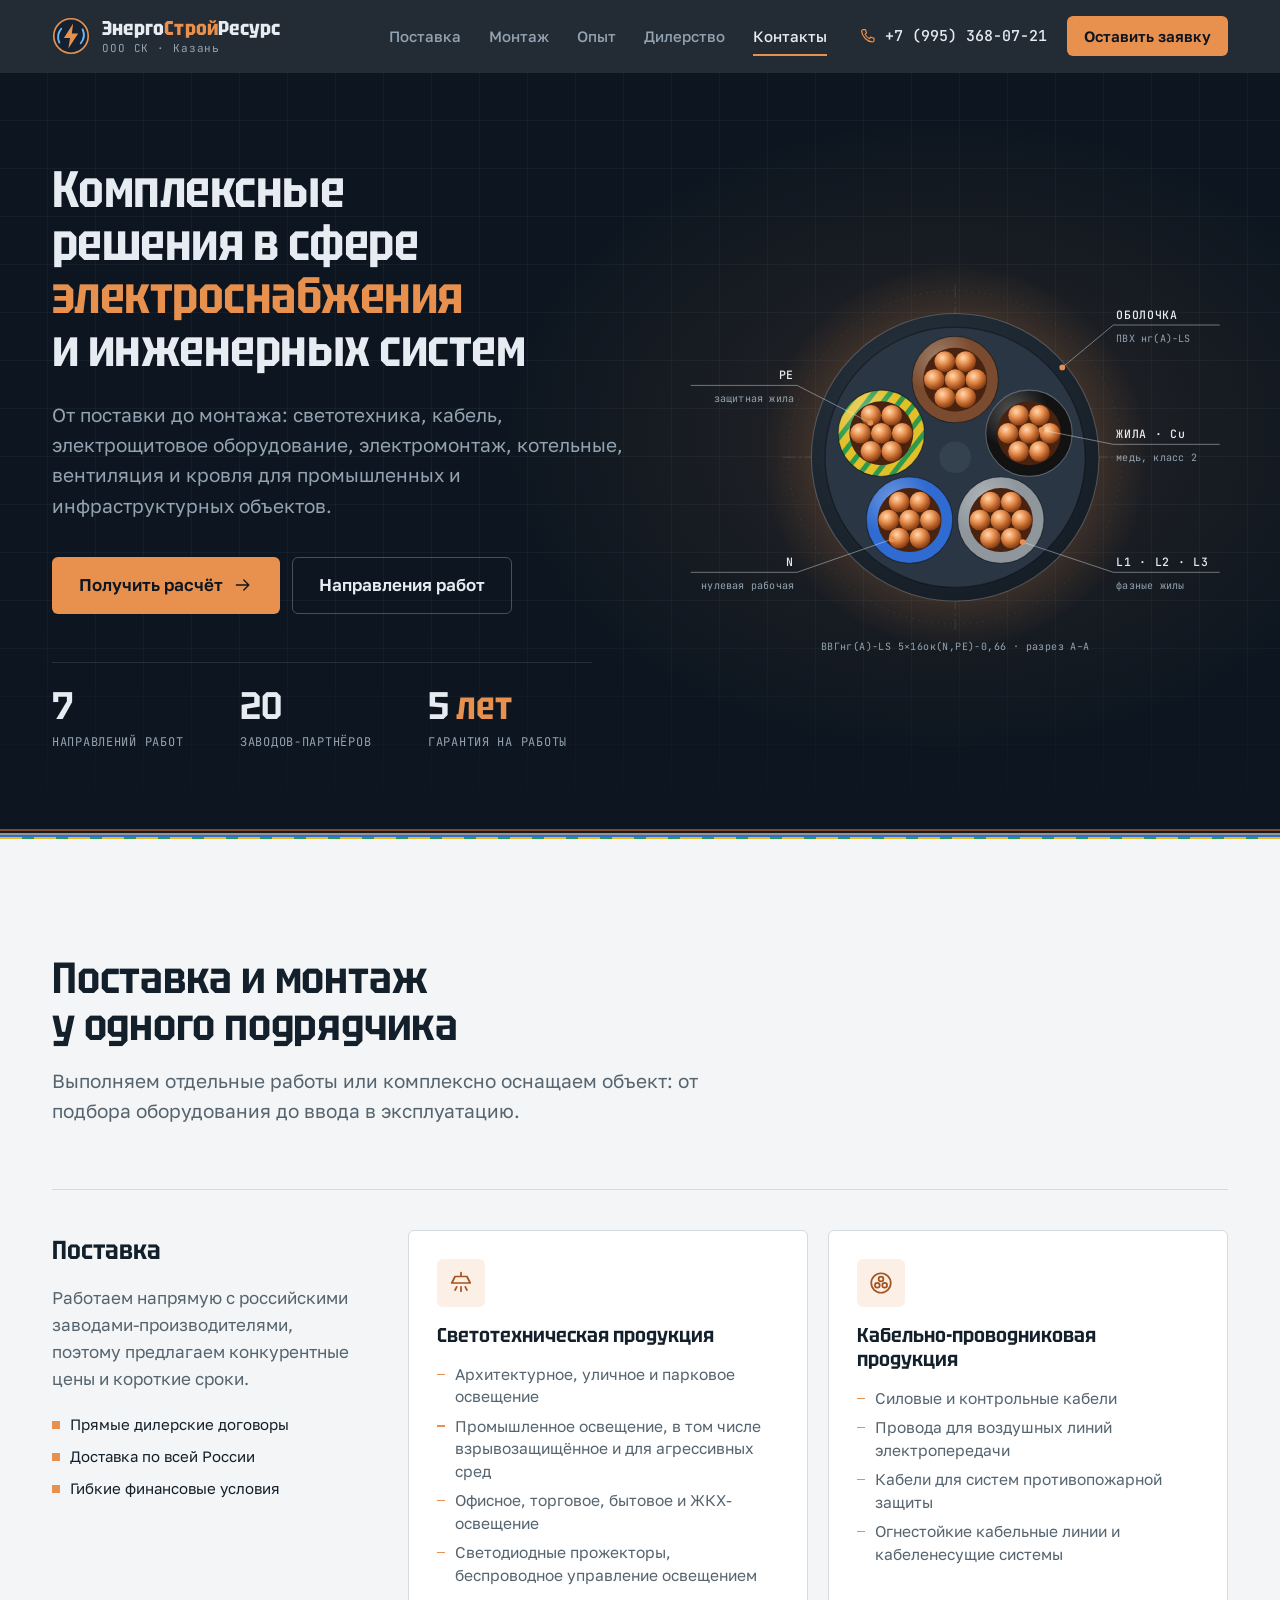
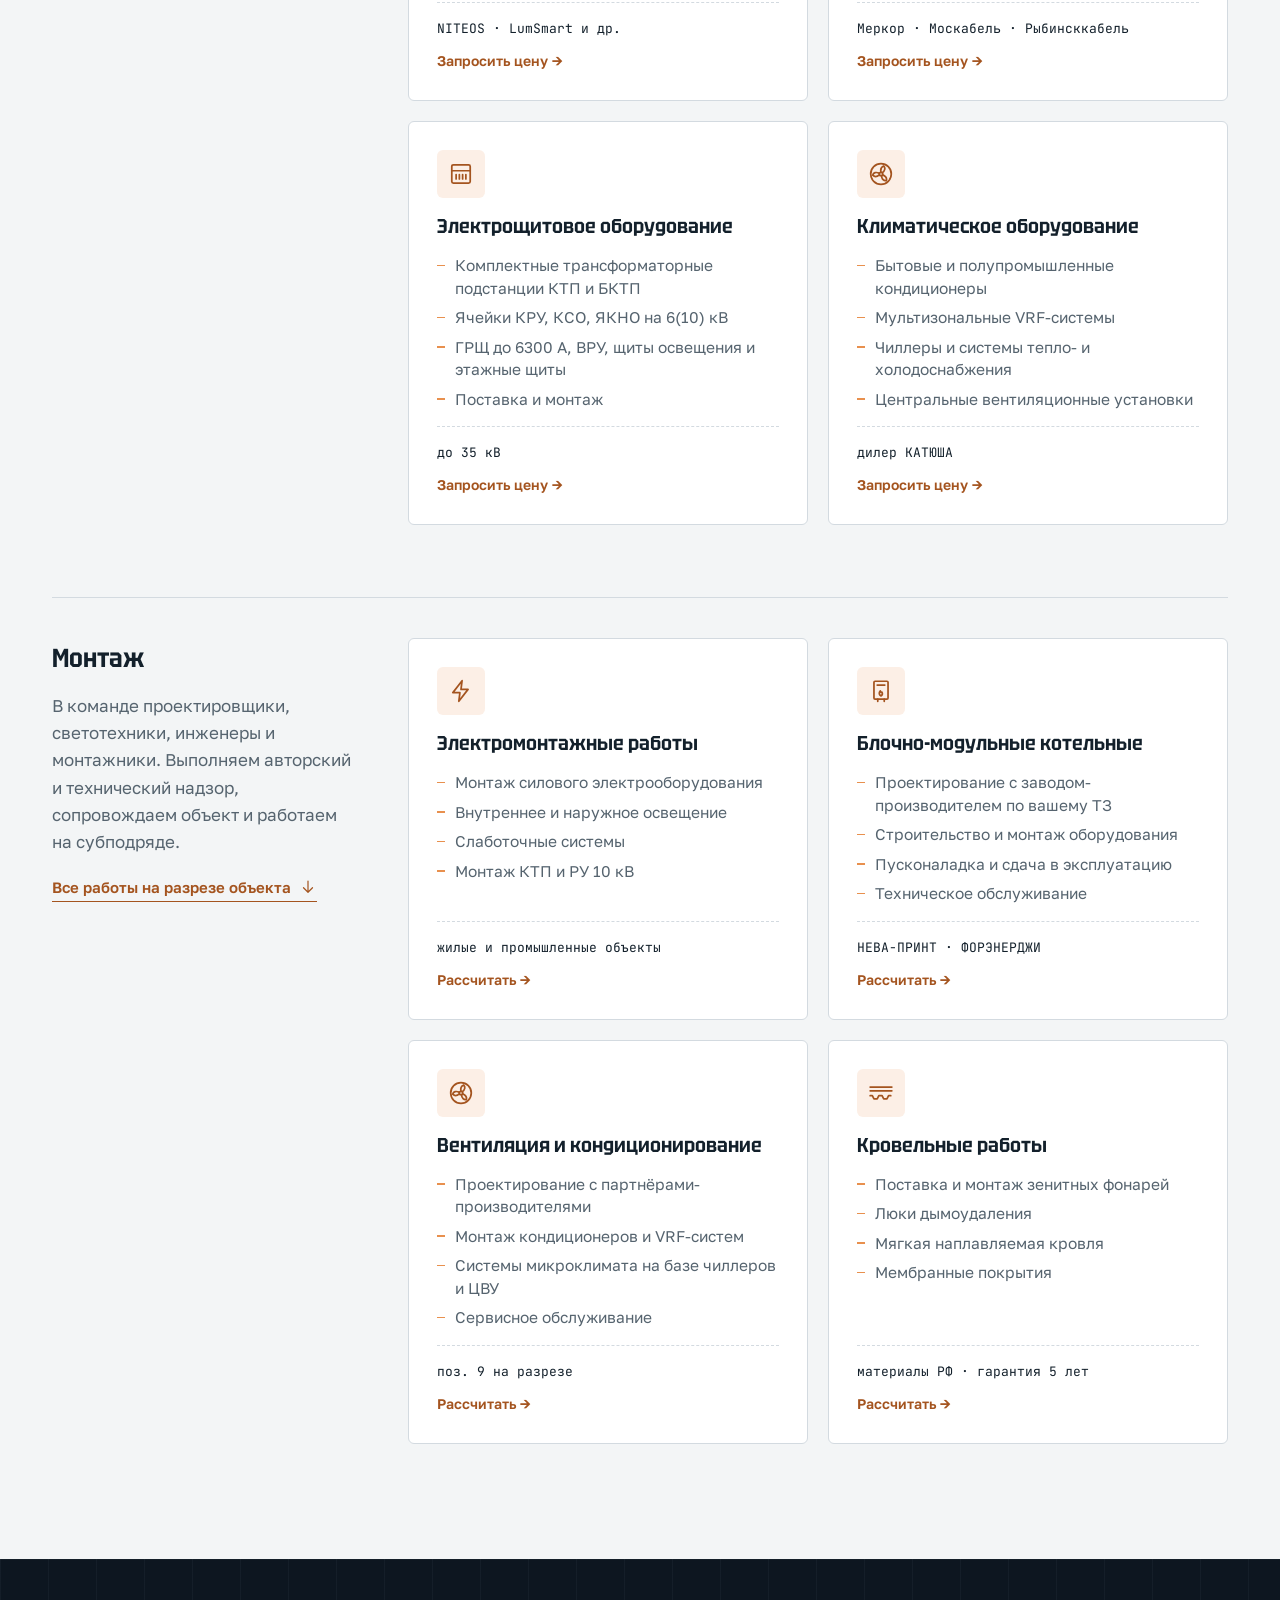
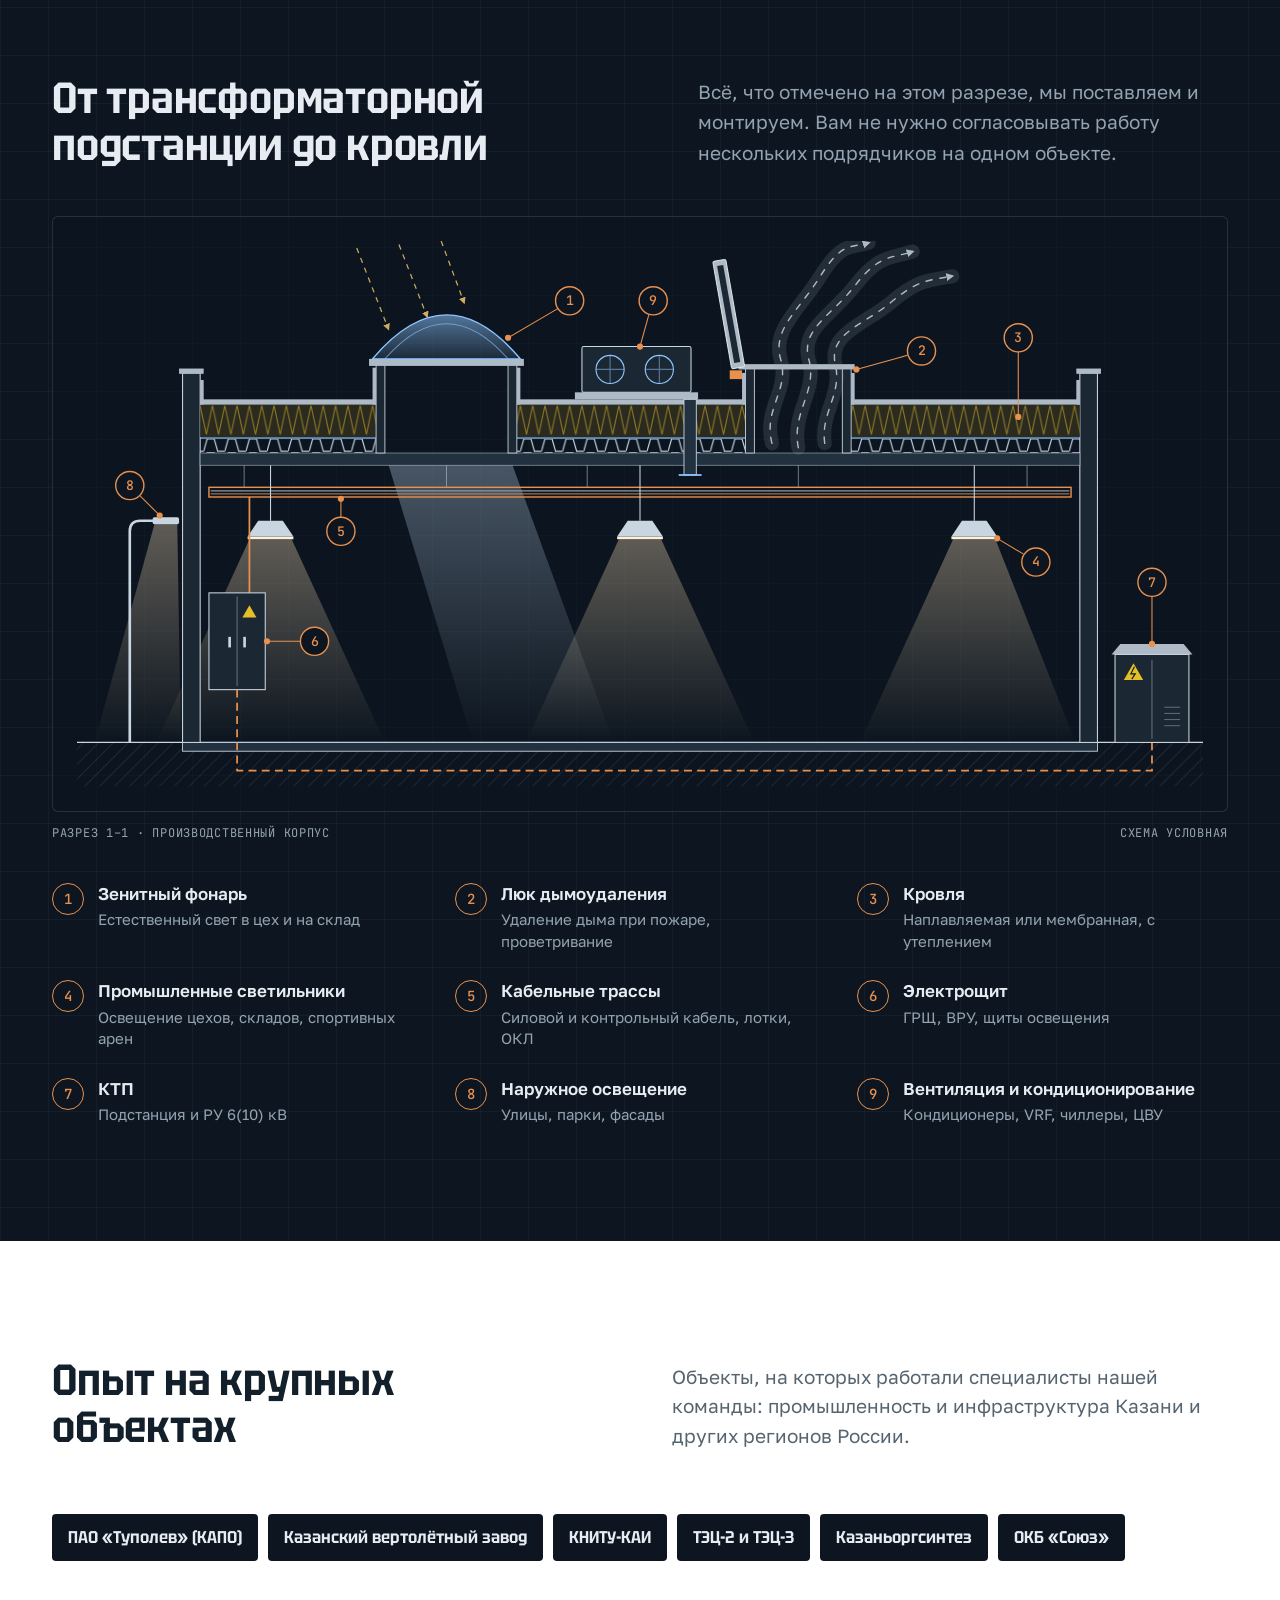
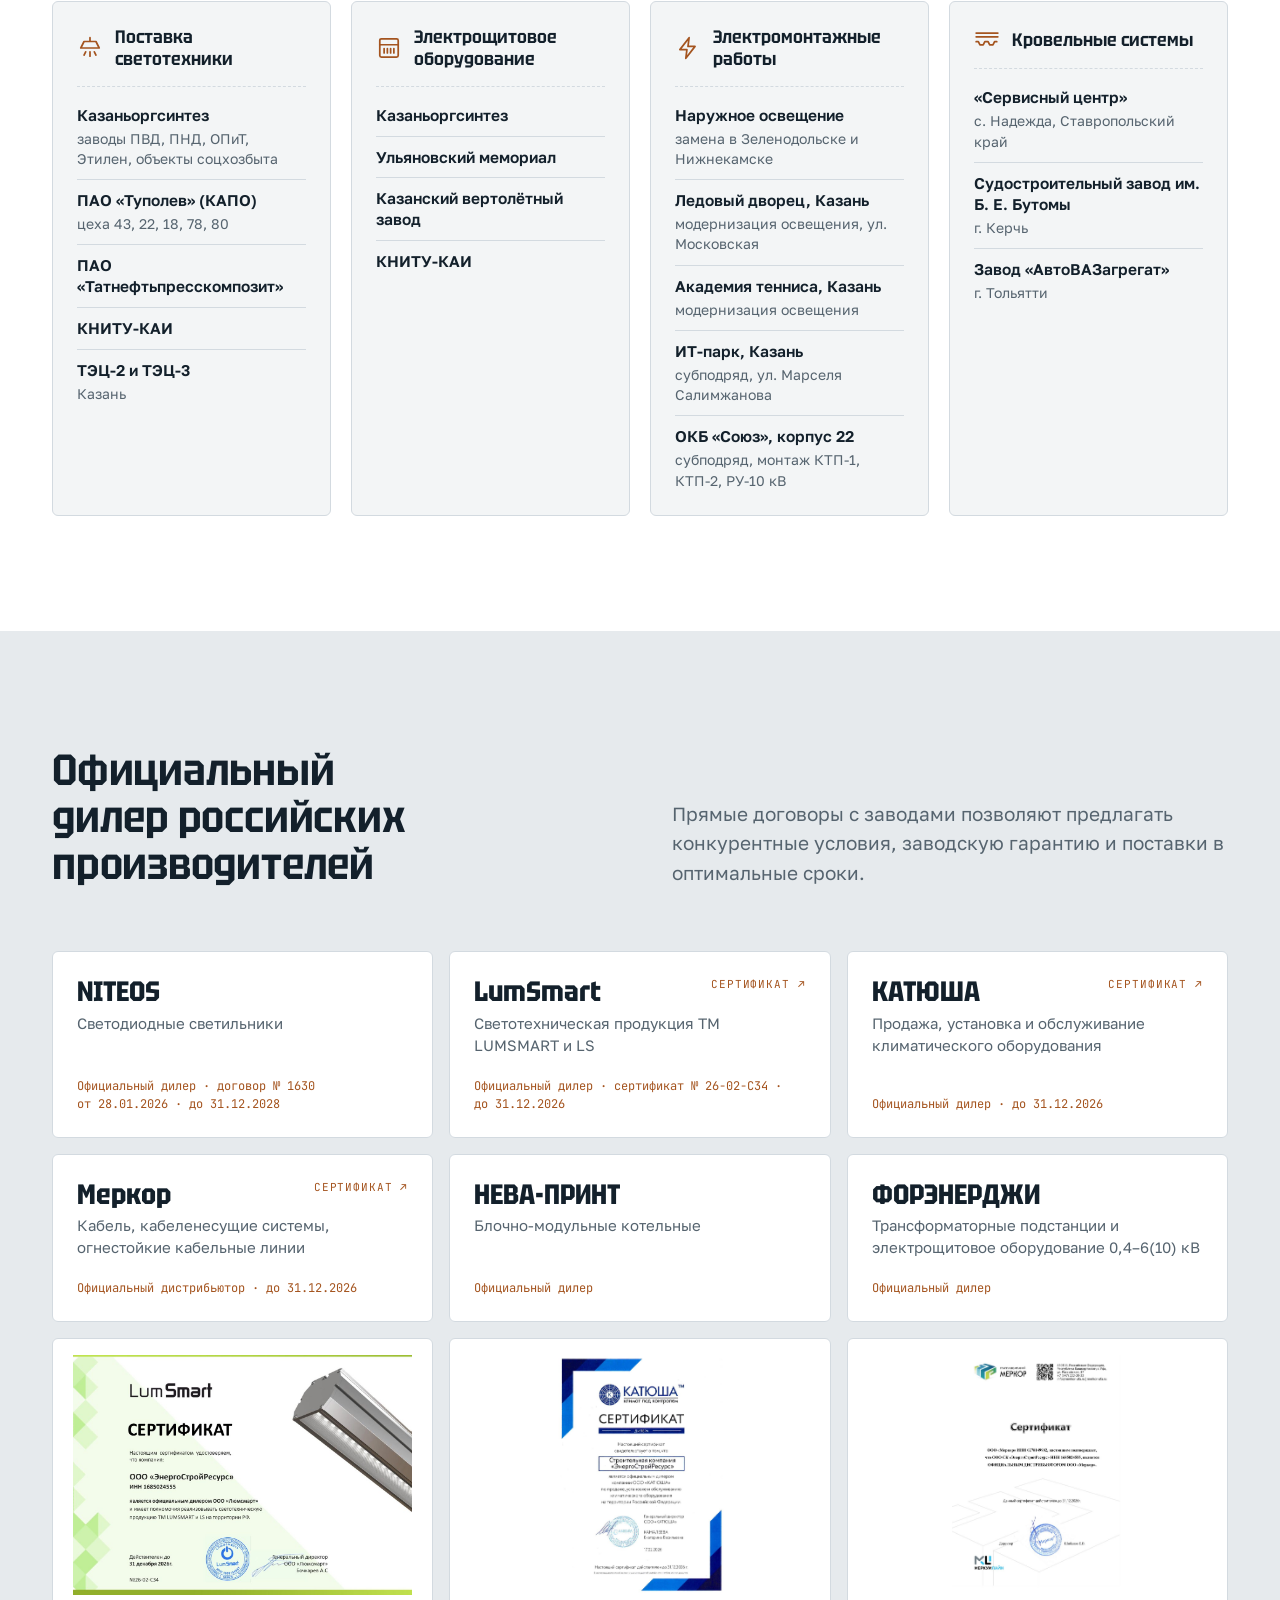
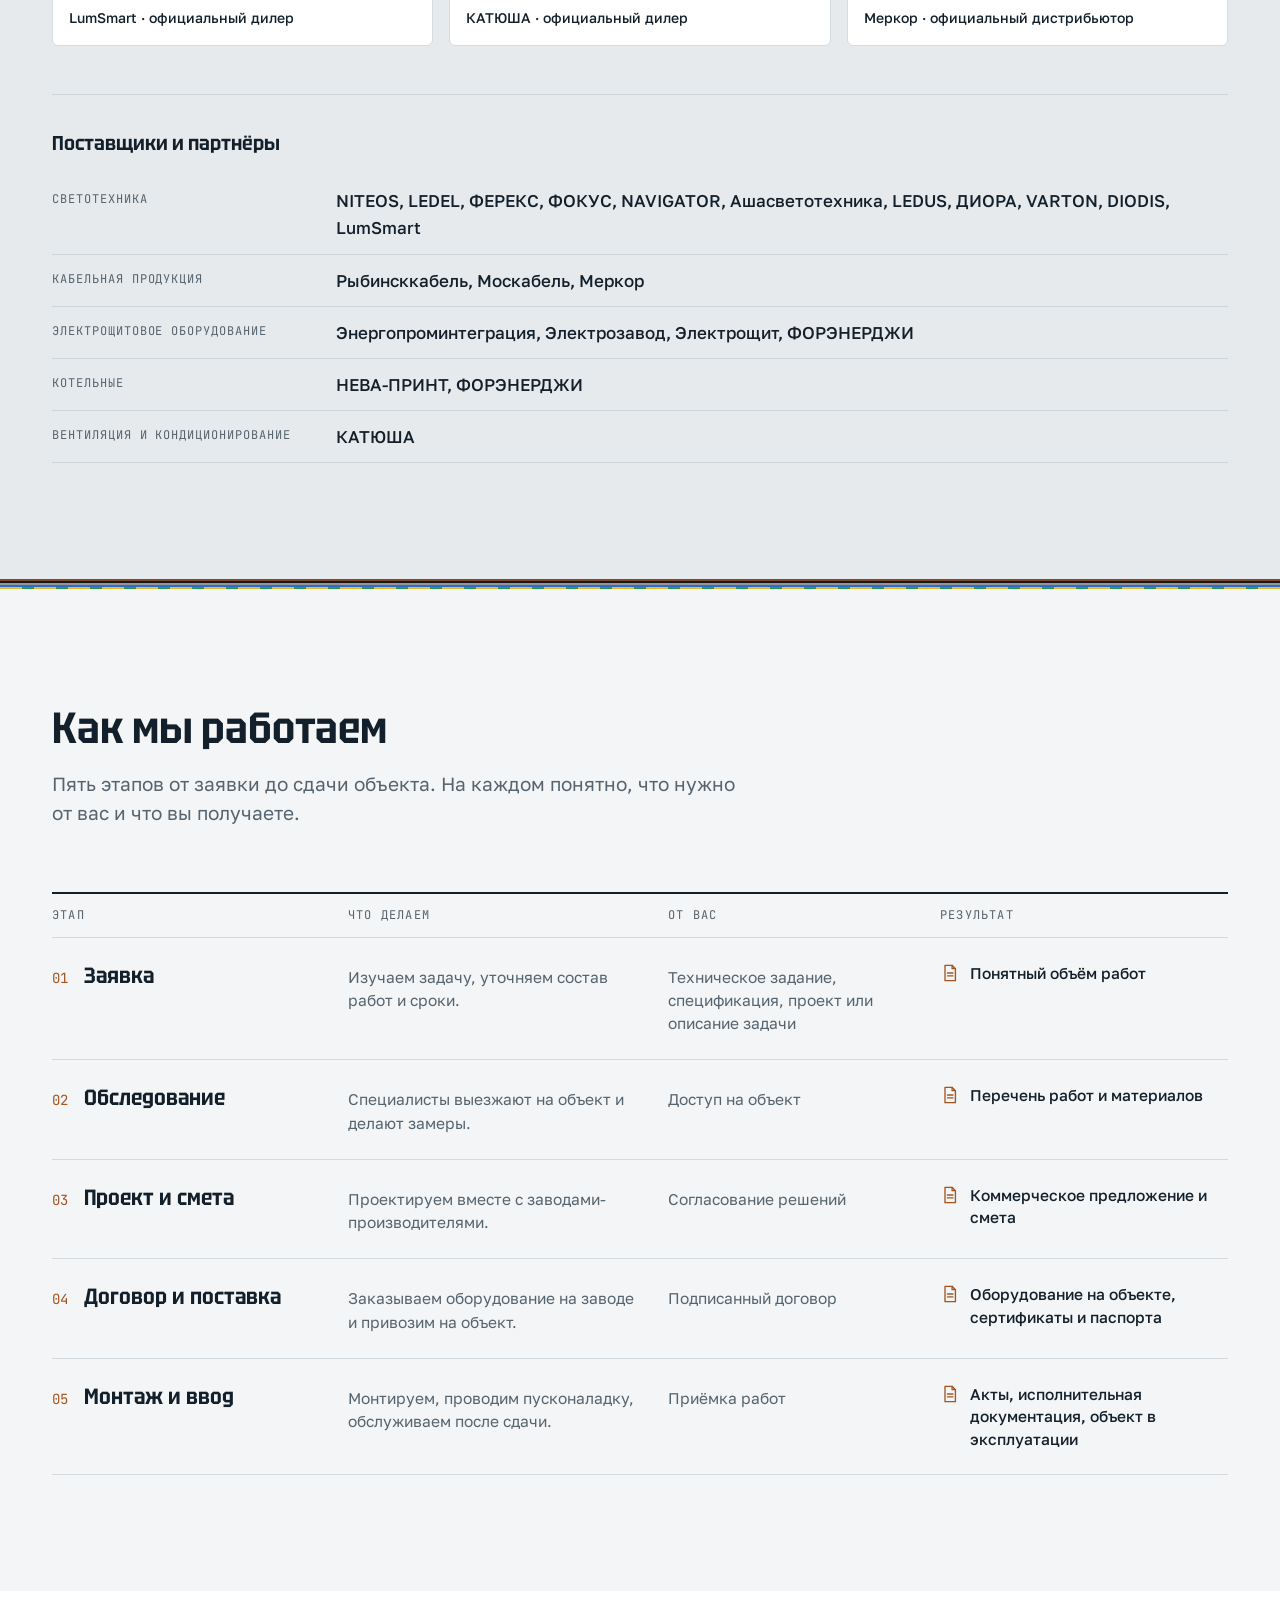
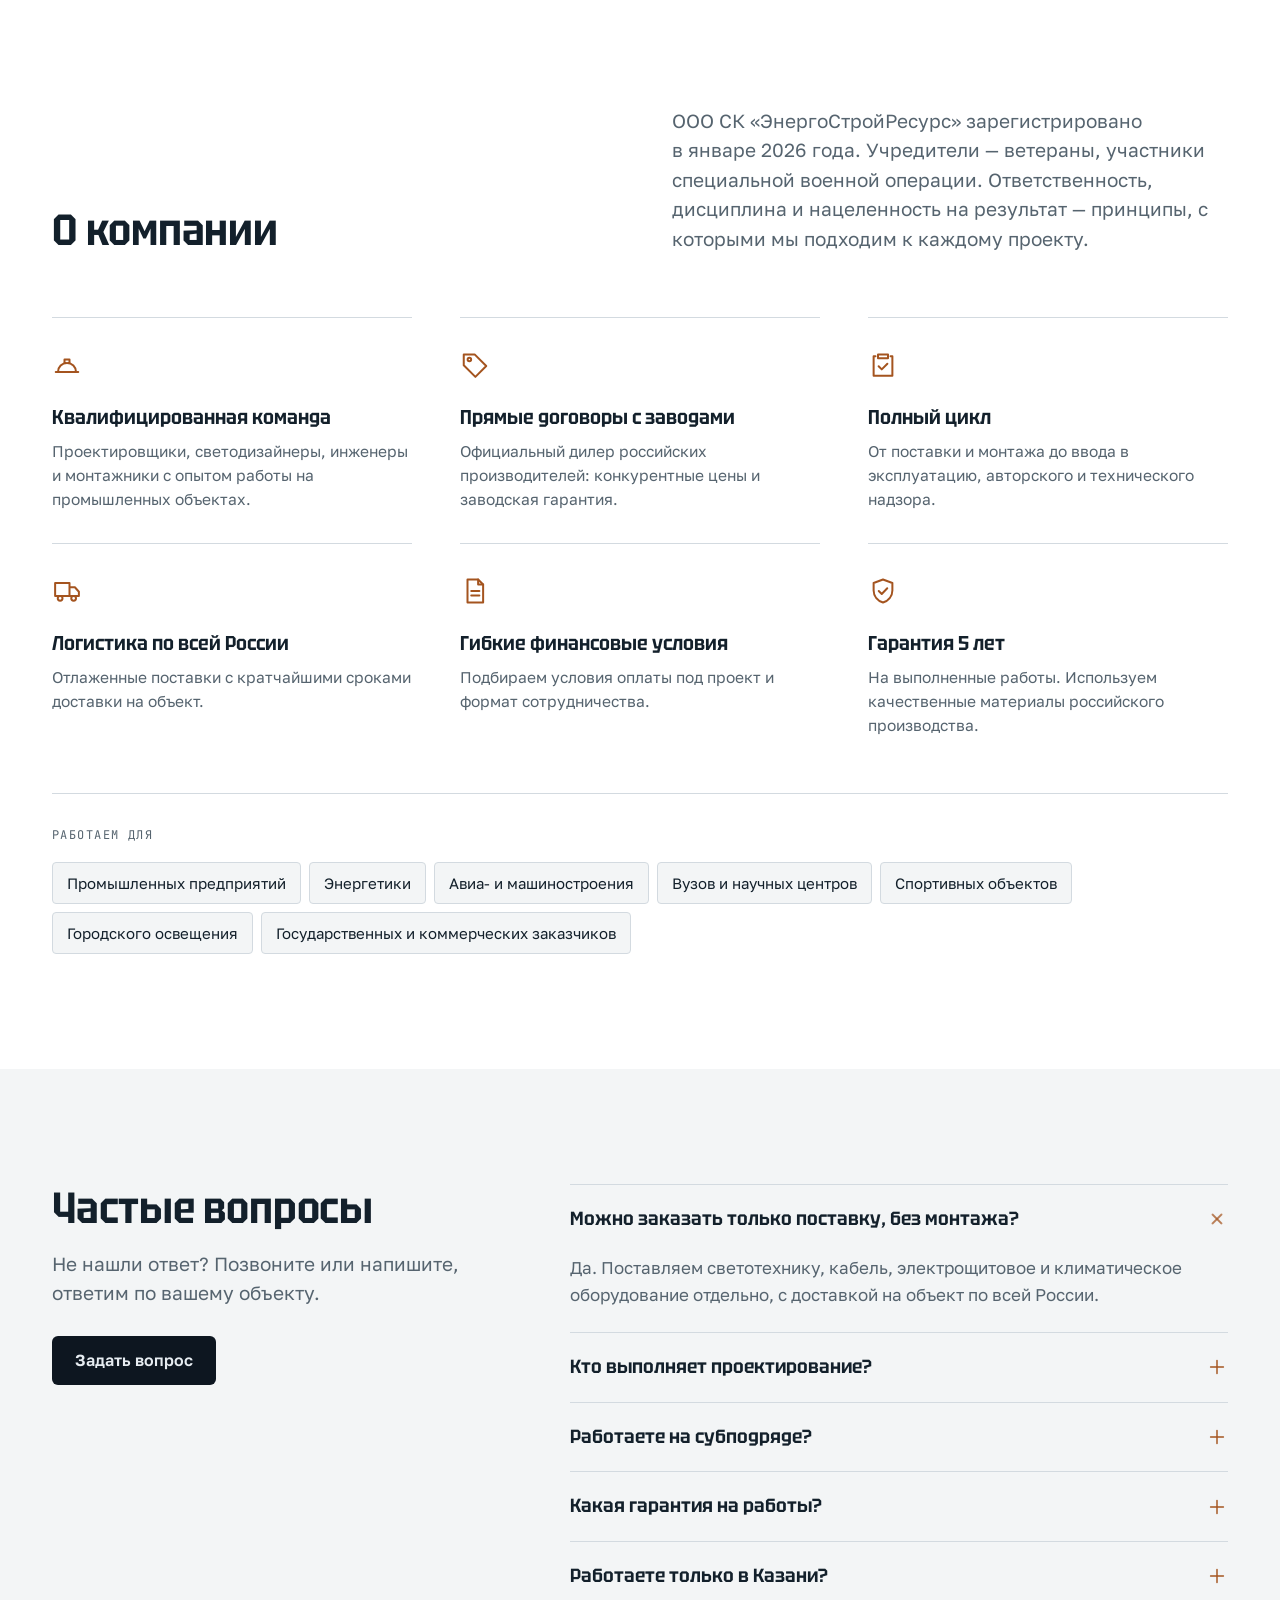
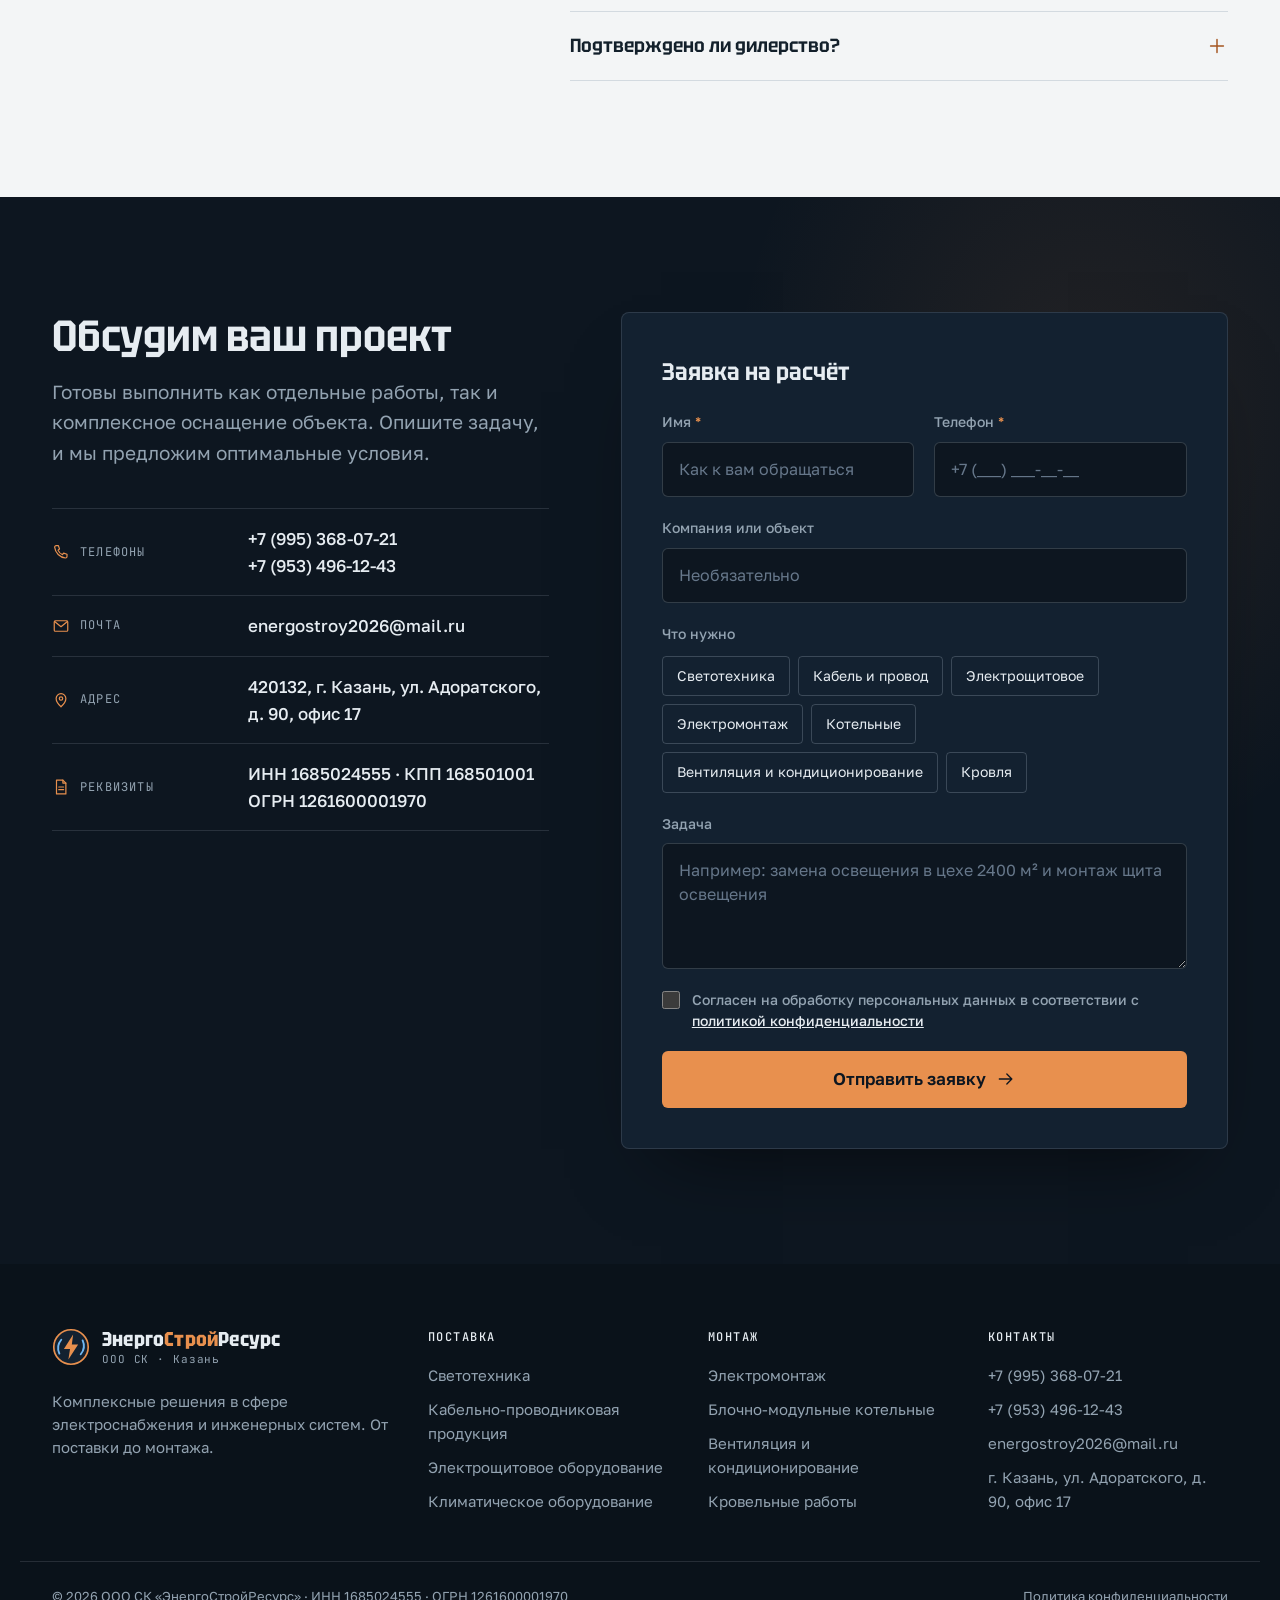
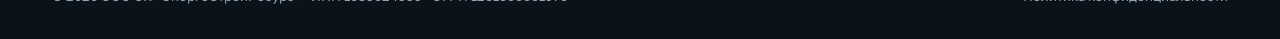
==== commit 73c65b79: "Redesign process section as a stage table: what we do, what we need, result Co-Authored-By: Claude O" ====
--- a/index.html
+++ b/index.html
@@ -794,34 +794,41 @@
     <div class="container">
       <div class="section-head">
         <h2 class="section-title">Как мы работаем</h2>
-      </div>
-      <ol class="steps">
-        <li class="step">
-          <span class="step__num">01</span>
-          <h3 class="step__title">Заявка</h3>
-          <p>Присылаете техническое задание, спецификацию или проект либо просто описываете задачу.</p>
-        </li>
-        <li class="step">
-          <span class="step__num">02</span>
-          <h3 class="step__title">Обследование</h3>
-          <p>Специалисты выезжают на объект и оценивают объём работ.</p>
-        </li>
-        <li class="step">
-          <span class="step__num">03</span>
-          <h3 class="step__title">Проект и смета</h3>
-          <p>Проектируем вместе с заводами-производителями, готовим коммерческое предложение.</p>
-        </li>
-        <li class="step">
-          <span class="step__num">04</span>
-          <h3 class="step__title">Поставка</h3>
-          <p>Привозим оборудование с завода на объект в согласованные сроки по всей России.</p>
-        </li>
-        <li class="step">
-          <span class="step__num">05</span>
-          <h3 class="step__title">Монтаж и ввод</h3>
-          <p>Монтируем, проводим пусконаладку, сдаём объект в эксплуатацию и обслуживаем.</p>
-        </li>
-      </ol>
+        <p class="section-lead">Пять этапов от заявки до сдачи объекта. На каждом понятно, что нужно от вас и что вы получаете.</p>
+      </div>
+      <div class="flow" role="table" aria-label="Этапы работы">
+        <div class="flow__row flow__row--head" role="row"><span role="columnheader">Этап</span><span role="columnheader">Что делаем</span><span role="columnheader">От вас</span><span role="columnheader">Результат</span></div>
+        <div class="flow__row" role="row">
+          <div class="flow__stage" role="cell"><span class="flow__num">01</span><h3>Заявка</h3></div>
+          <p class="flow__do" role="cell">Изучаем задачу, уточняем состав работ и сроки.</p>
+          <p class="flow__you" role="cell"><span class="flow__label">От вас</span>Техническое задание, спецификация, проект или описание задачи</p>
+          <p class="flow__res" role="cell"><span class="flow__label">Результат</span><svg class="icon" aria-hidden="true"><use href="#i-doc"/></svg>Понятный объём работ</p>
+        </div>
+        <div class="flow__row" role="row">
+          <div class="flow__stage" role="cell"><span class="flow__num">02</span><h3>Обследование</h3></div>
+          <p class="flow__do" role="cell">Специалисты выезжают на объект и делают замеры.</p>
+          <p class="flow__you" role="cell"><span class="flow__label">От вас</span>Доступ на объект</p>
+          <p class="flow__res" role="cell"><span class="flow__label">Результат</span><svg class="icon" aria-hidden="true"><use href="#i-doc"/></svg>Перечень работ и материалов</p>
+        </div>
+        <div class="flow__row" role="row">
+          <div class="flow__stage" role="cell"><span class="flow__num">03</span><h3>Проект и смета</h3></div>
+          <p class="flow__do" role="cell">Проектируем вместе с заводами-производителями.</p>
+          <p class="flow__you" role="cell"><span class="flow__label">От вас</span>Согласование решений</p>
+          <p class="flow__res" role="cell"><span class="flow__label">Результат</span><svg class="icon" aria-hidden="true"><use href="#i-doc"/></svg>Коммерческое предложение и смета</p>
+        </div>
+        <div class="flow__row" role="row">
+          <div class="flow__stage" role="cell"><span class="flow__num">04</span><h3>Договор и поставка</h3></div>
+          <p class="flow__do" role="cell">Заказываем оборудование на заводе и привозим на объект.</p>
+          <p class="flow__you" role="cell"><span class="flow__label">От вас</span>Подписанный договор</p>
+          <p class="flow__res" role="cell"><span class="flow__label">Результат</span><svg class="icon" aria-hidden="true"><use href="#i-doc"/></svg>Оборудование на объекте, сертификаты и паспорта</p>
+        </div>
+        <div class="flow__row" role="row">
+          <div class="flow__stage" role="cell"><span class="flow__num">05</span><h3>Монтаж и ввод</h3></div>
+          <p class="flow__do" role="cell">Монтируем, проводим пусконаладку, обслуживаем после сдачи.</p>
+          <p class="flow__you" role="cell"><span class="flow__label">От вас</span>Приёмка работ</p>
+          <p class="flow__res" role="cell"><span class="flow__label">Результат</span><svg class="icon" aria-hidden="true"><use href="#i-doc"/></svg>Акты, исполнительная документация, объект в эксплуатации</p>
+        </div>
+      </div>
     </div>
   </section>
 
--- a/assets/css/style.css
+++ b/assets/css/style.css
@@ -571,10 +571,9 @@
 }
 .tile__foot {
   display: flex;
-  flex-wrap: wrap;
-  align-items: center;
-  justify-content: space-between;
-  gap: 8px 16px;
+  flex-direction: column;
+  align-items: flex-start;
+  gap: 10px;
   margin-top: auto;
   padding-top: 16px;
   border-top: 1px dashed var(--line);
@@ -870,46 +869,49 @@
 
 /* ---------- Процесс ---------- */
 .process { background: var(--paper); }
-.steps {
-  position: relative;
-  display: grid;
-  grid-template-columns: repeat(5, minmax(0, 1fr));
-  gap: 32px 28px;
-}
-.steps::before {
-  content: "";
-  position: absolute;
-  top: 23px;
-  left: 24px;
-  right: calc((100% - 4 * 28px) / 5 - 24px);
-  height: 2px;
-  background: repeating-linear-gradient(90deg, var(--copper) 0 14px, transparent 14px 22px);
-  opacity: .7;
-}
-.step { position: relative; }
-.step__num {
-  display: grid;
-  place-items: center;
-  width: 48px;
-  height: 48px;
-  margin-bottom: 22px;
-  border: 1.5px solid var(--copper);
-  border-radius: 50%;
-  background: var(--paper);
-  font-family: var(--f-mono);
-  font-size: .9375rem;
+.flow { border-top: 2px solid var(--text); }
+.flow__row {
+  display: grid;
+  grid-template-columns: minmax(0, 1.1fr) minmax(0, 1.2fr) minmax(0, 1fr) minmax(0, 1.2fr);
+  gap: 12px 32px;
+  align-items: baseline;
+  padding-block: 24px;
+  border-bottom: 1px solid var(--line);
+}
+.flow__row--head {
+  padding-block: 12px;
+  font-family: var(--f-mono);
+  font-size: var(--fs-xs);
+  letter-spacing: .1em;
+  text-transform: uppercase;
+  color: var(--muted);
+}
+.flow__stage { display: flex; align-items: baseline; gap: 16px; }
+.flow__num {
+  font-family: var(--f-mono);
+  font-size: .875rem;
+  color: var(--copper-deep);
+  font-variant-numeric: tabular-nums;
+}
+.flow__stage h3 {
+  font-family: var(--f-display);
+  font-size: 1.375rem;
+  font-weight: 600;
+  font-stretch: 90%;
+  line-height: 1.2;
+}
+.flow__do, .flow__you { color: var(--muted); font-size: .96875rem; line-height: 1.5; }
+.flow__res {
+  display: flex;
+  gap: 10px;
+  align-items: flex-start;
   font-weight: 500;
-  color: var(--copper-deep);
-  position: relative;
-}
-.step__title {
-  font-family: var(--f-display);
-  font-size: var(--fs-h4);
-  font-weight: 600;
-  font-stretch: 92%;
-  margin-bottom: 8px;
-}
-.step p { color: var(--muted); font-size: .96875rem; line-height: 1.5; }
+  font-size: .96875rem;
+  line-height: 1.45;
+}
+.flow__res .icon { width: 20px; height: 20px; margin-top: 1px; color: var(--copper-deep); }
+.flow__label { display: none; }
+.flow__row:hover .flow__stage h3 { color: var(--copper-deep); }
 
 /* ---------- Преимущества ---------- */
 .why { background: var(--surface); }
@@ -1300,8 +1302,11 @@
   .faq__grid,
   .request__grid { grid-template-columns: minmax(0, 1fr); }
 
-  .steps { grid-template-columns: repeat(3, minmax(0, 1fr)); }
-  .steps::before { display: none; }
+  .flow__row { grid-template-columns: minmax(0, 1fr) minmax(0, 1fr); }
+  .flow__row--head { display: none; }
+  .flow__label { display: block; margin-bottom: 2px; font-family: var(--f-mono); font-size: .6875rem; letter-spacing: .1em; text-transform: uppercase; color: var(--muted); font-weight: 400; }
+  .flow__res { display: block; }
+  .flow__res .icon { display: none; }
 
   .why__grid { grid-template-columns: repeat(2, minmax(0, 1fr)); }
 
@@ -1345,26 +1350,20 @@
   .suppliers__list > div { grid-template-columns: minmax(0, 1fr); }
   .perks { grid-template-columns: minmax(0, 1fr); }
 
-  .steps { grid-template-columns: minmax(0, 1fr); gap: 0; }
-  .step {
-    display: grid;
-    grid-template-columns: 48px minmax(0, 1fr);
-    column-gap: 18px;
-    padding-bottom: 28px;
+  .flow__row { grid-template-columns: minmax(0, 1fr); gap: 8px; padding-block: 20px; }
+  .flow__row--head { display: none; }
+  .flow__label {
+    display: block;
+    margin-bottom: 2px;
+    font-family: var(--f-mono);
+    font-size: .6875rem;
+    letter-spacing: .1em;
+    text-transform: uppercase;
+    color: var(--muted);
+    font-weight: 400;
   }
-  .step::before {
-    content: "";
-    position: absolute;
-    left: 23px;
-    top: 48px;
-    bottom: 0;
-    width: 2px;
-    background: repeating-linear-gradient(180deg, var(--copper) 0 10px, transparent 10px 16px);
-    opacity: .6;
-  }
-  .step:last-child::before { display: none; }
-  .step__num { grid-row: span 2; margin: 0; }
-  .step__title { margin-top: 10px; }
+  .flow__res { display: block; }
+  .flow__res .icon { display: none; }
 
   .why__grid { grid-template-columns: minmax(0, 1fr); }
   .why__item { padding-block: 24px; }
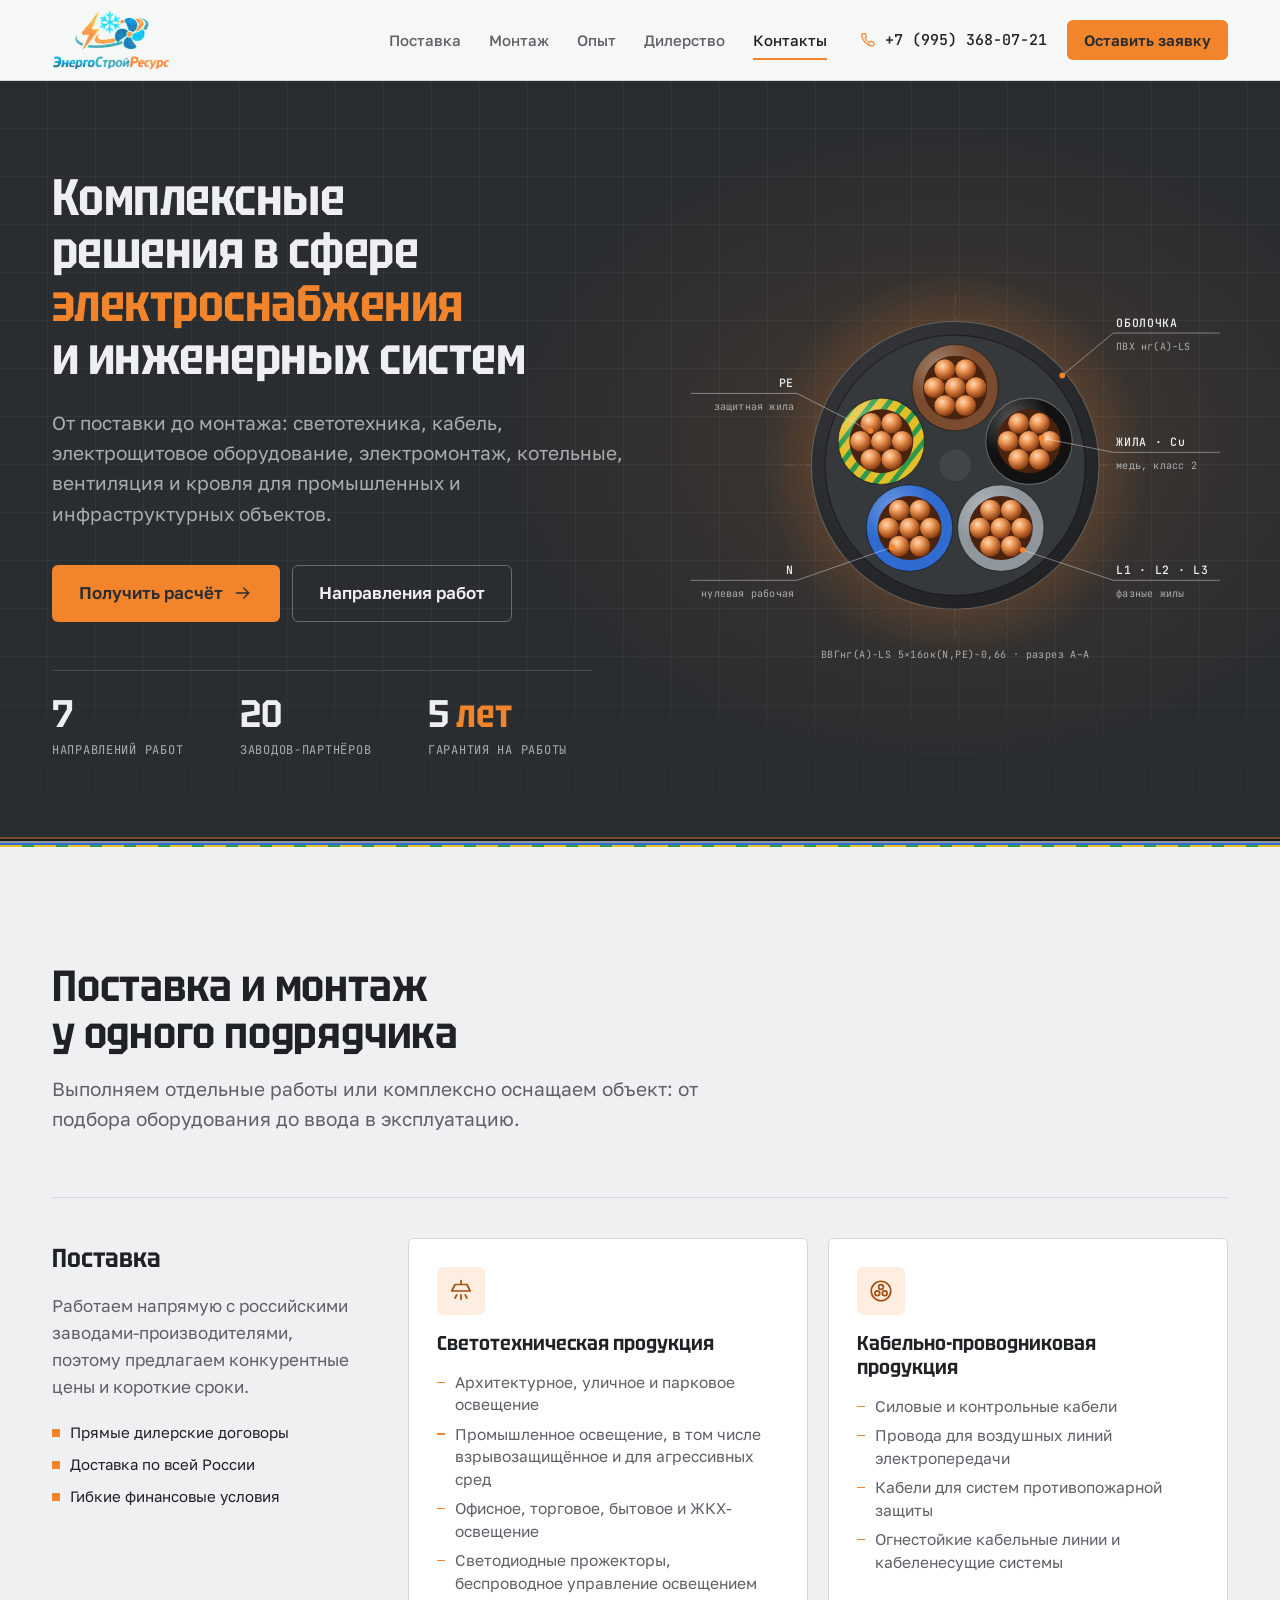
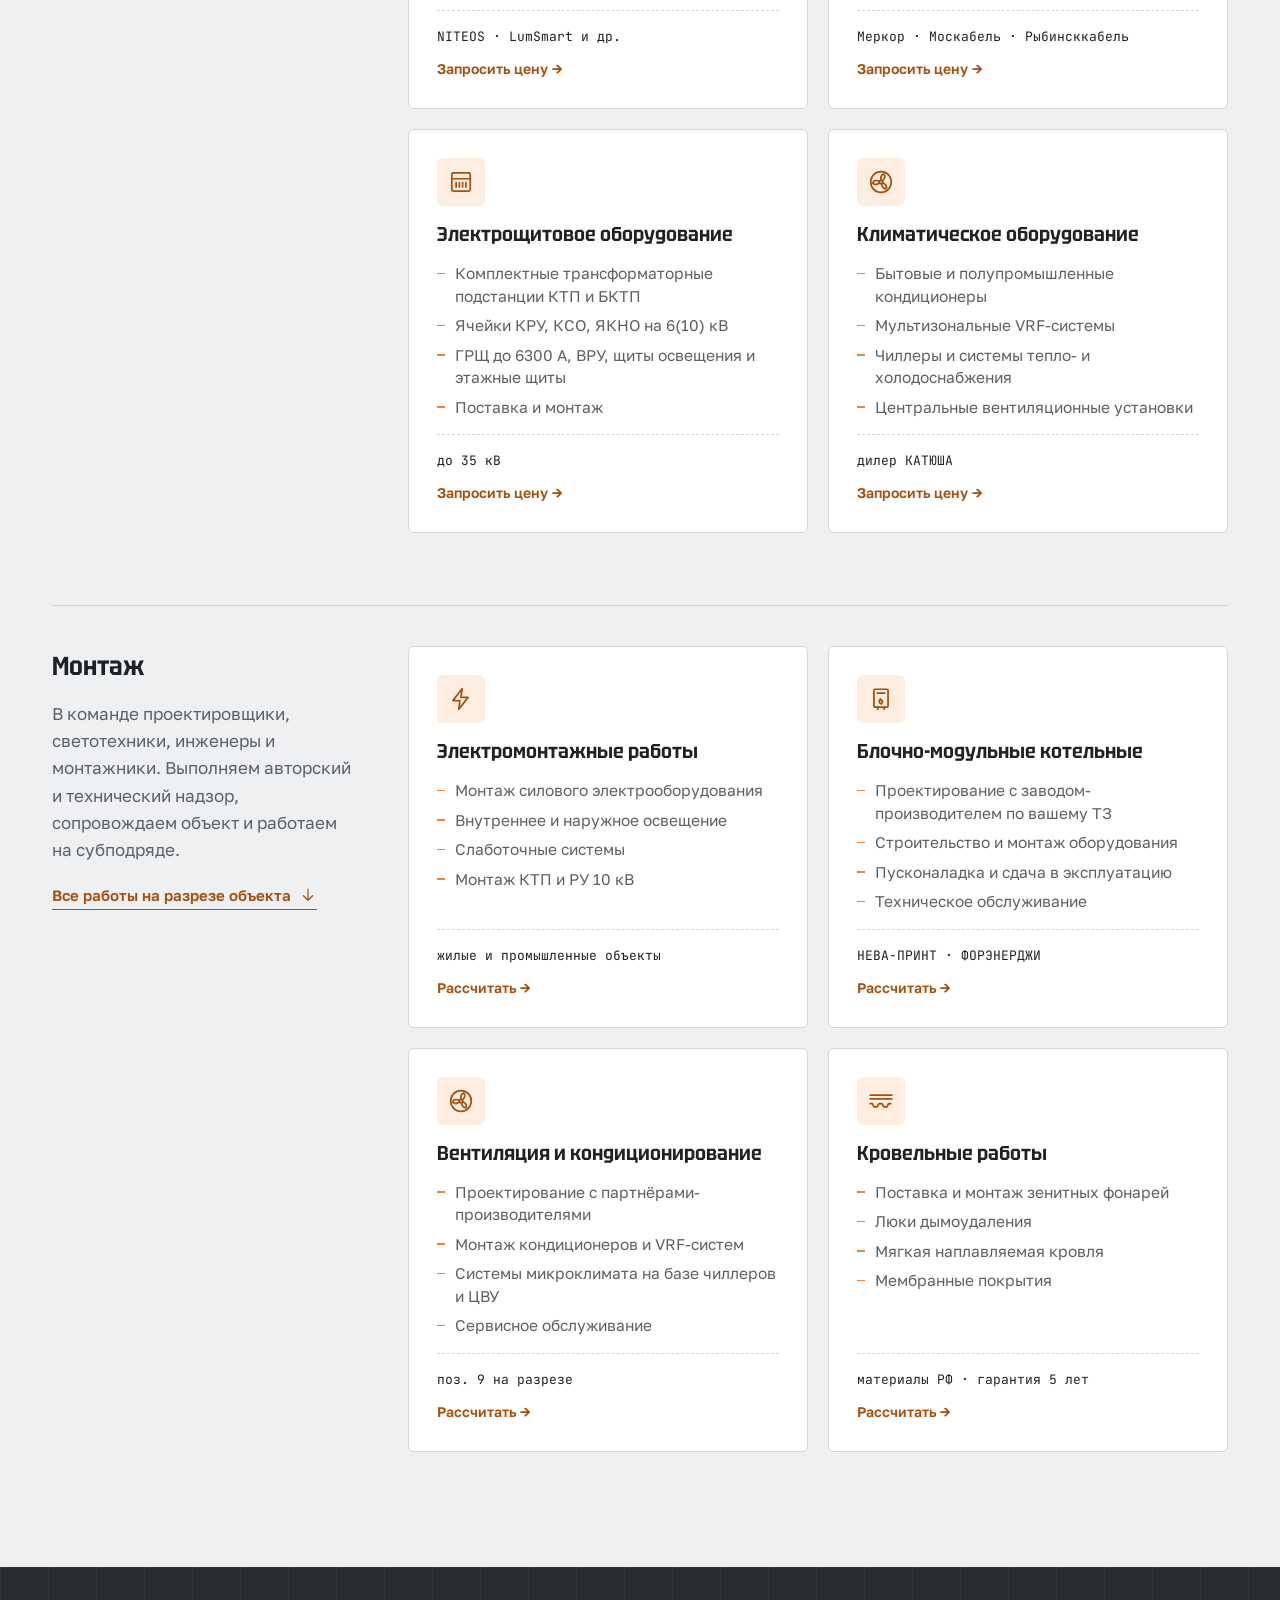
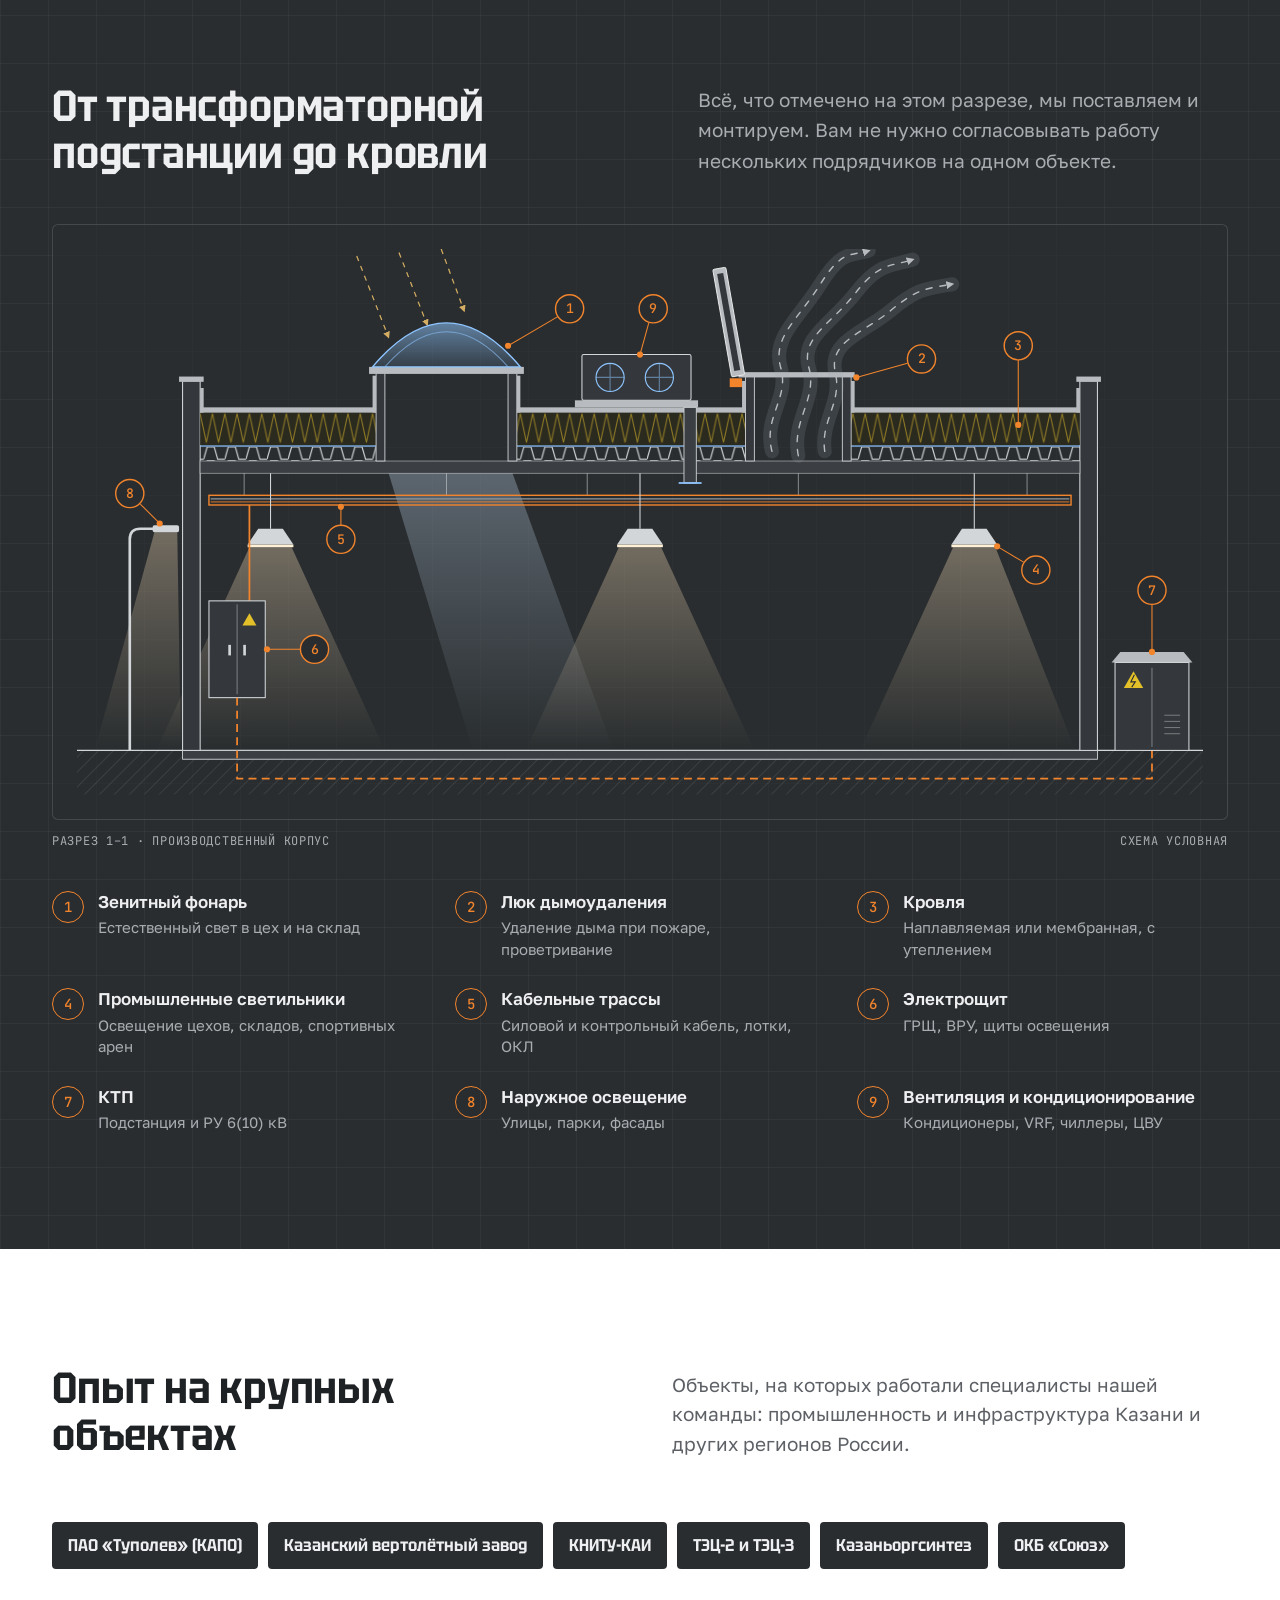
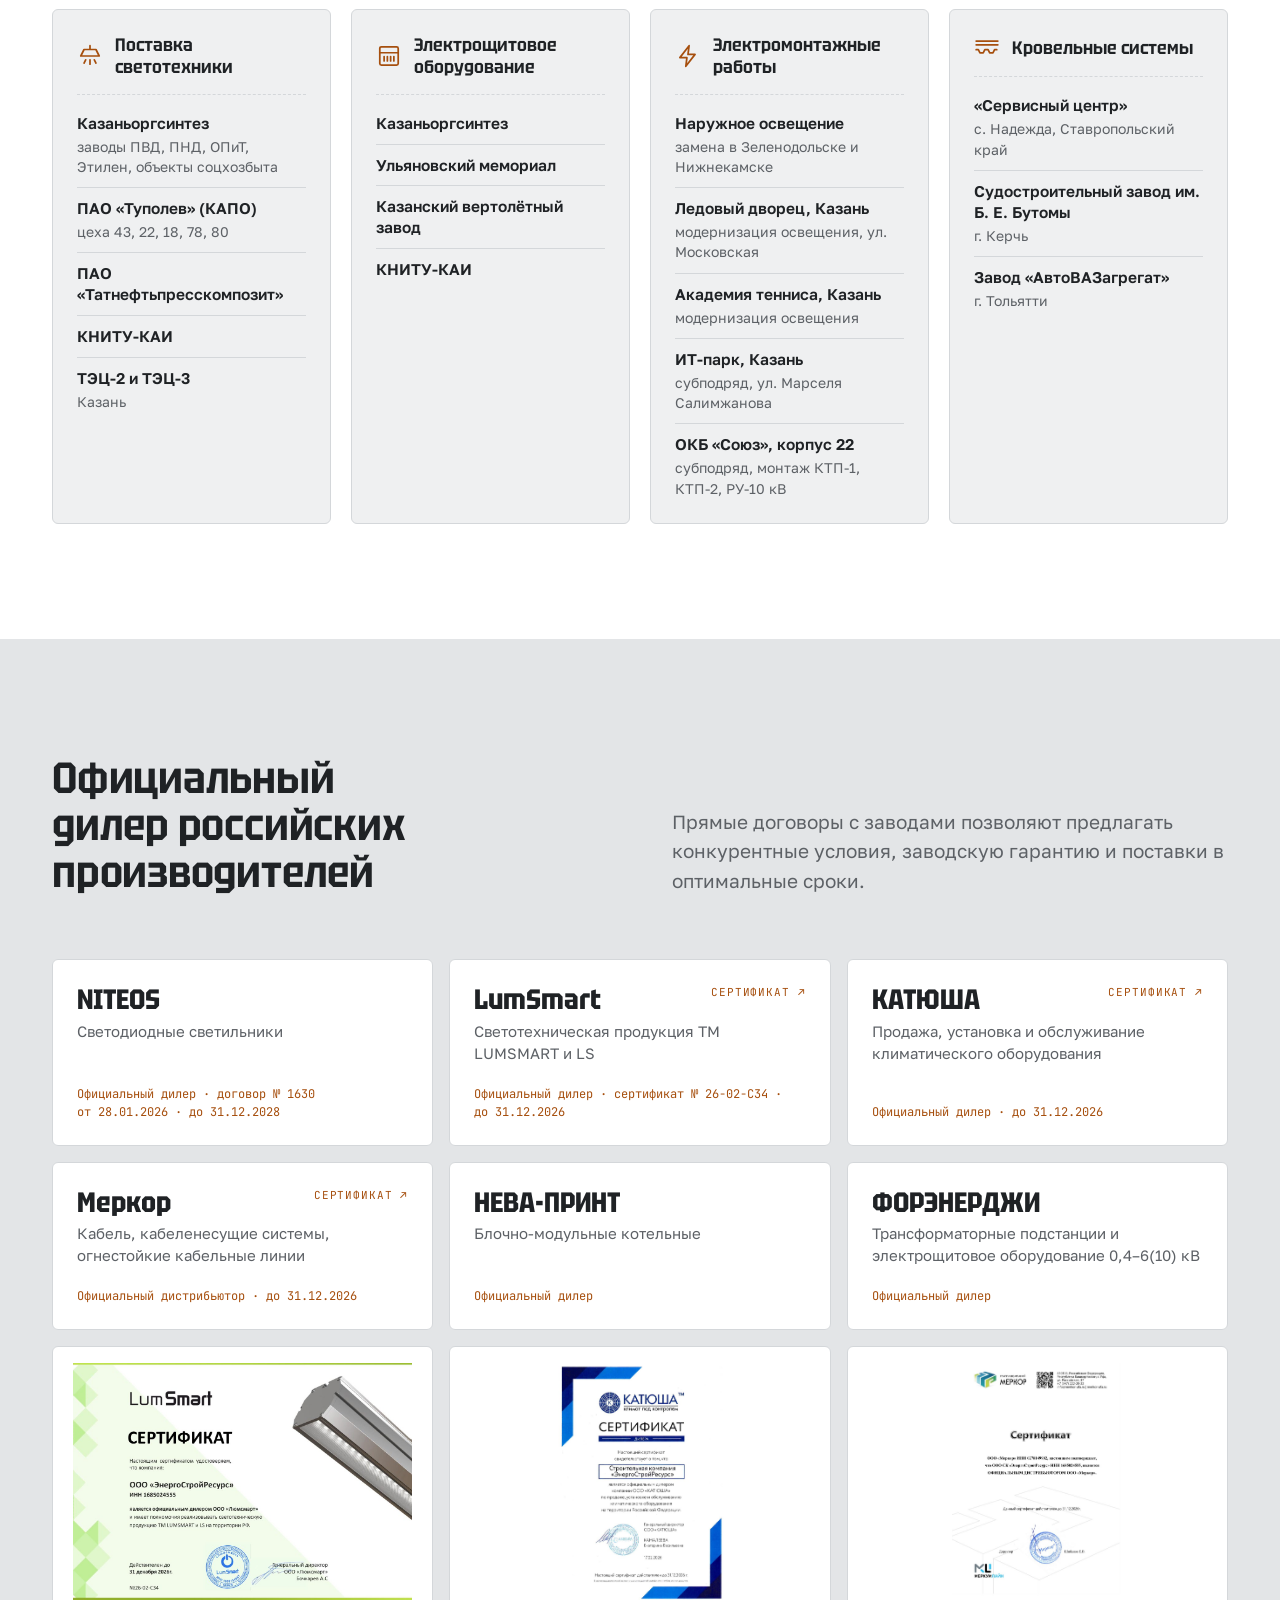
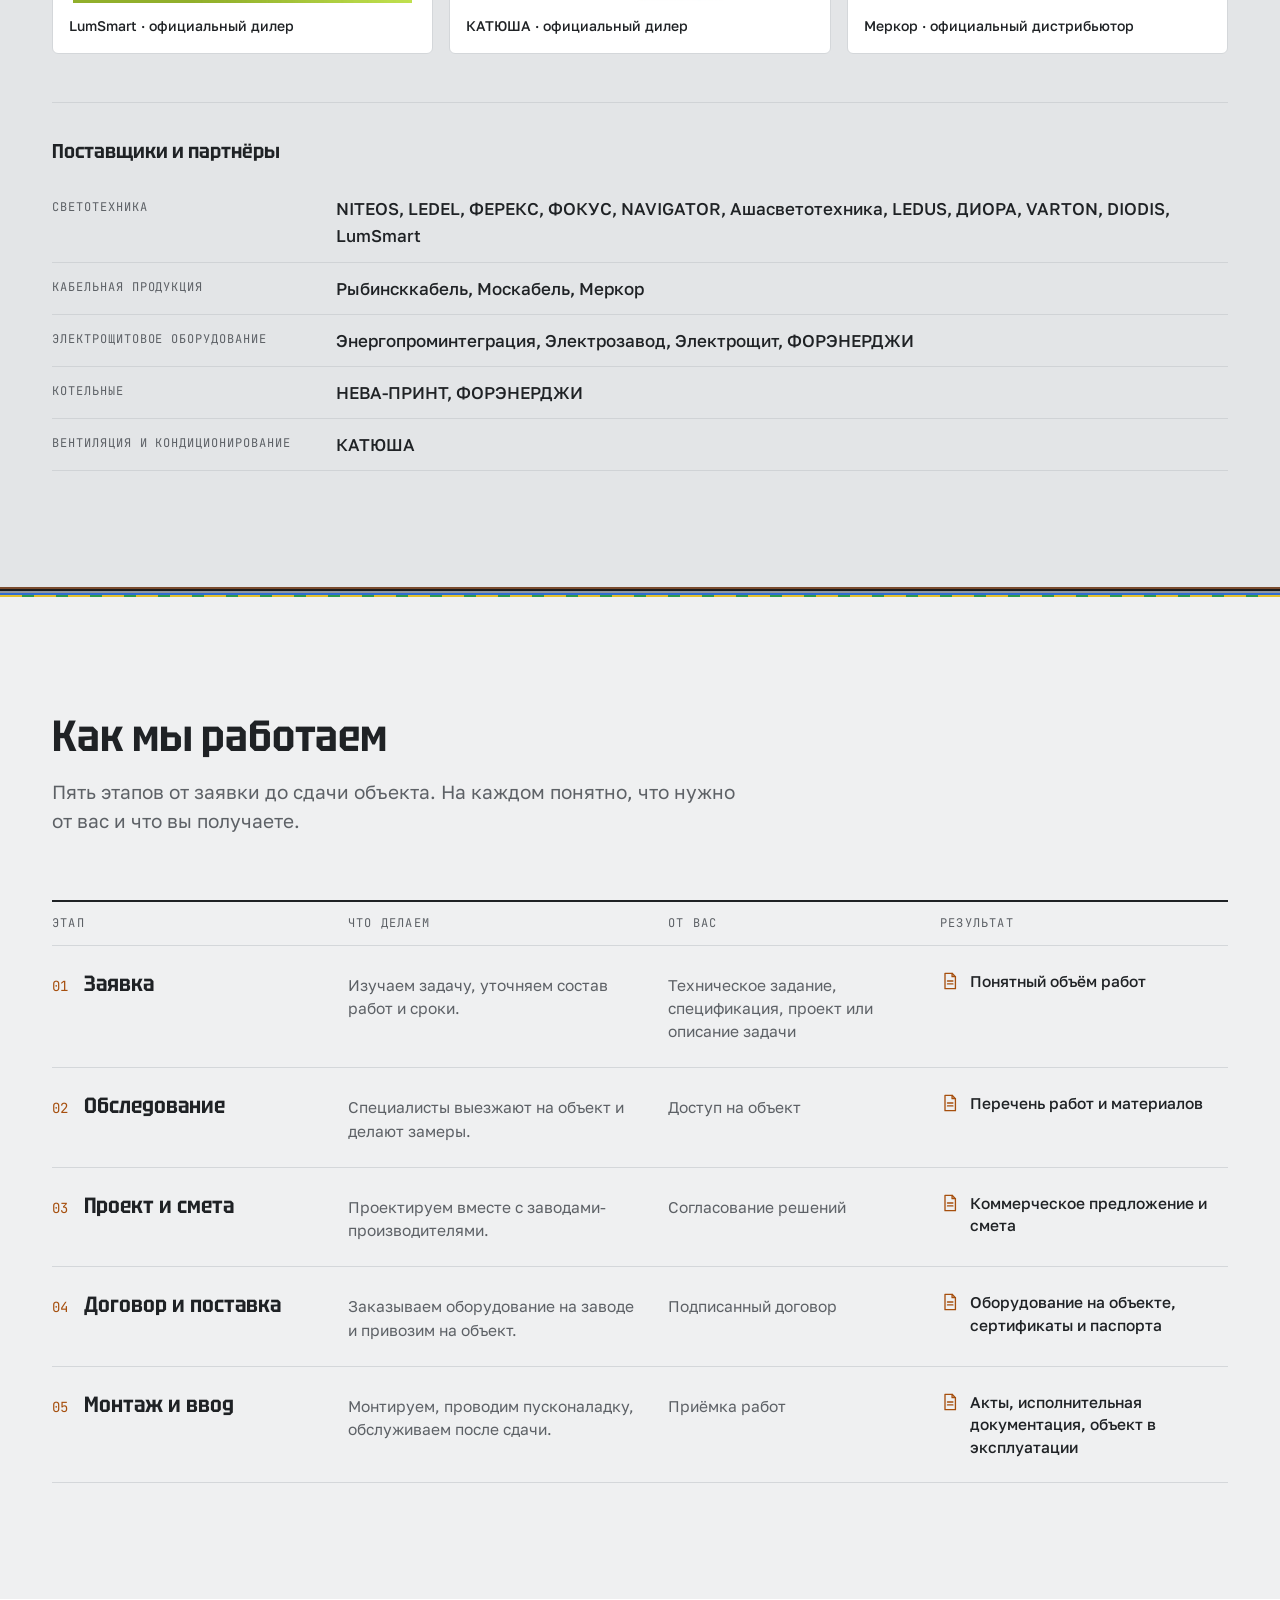
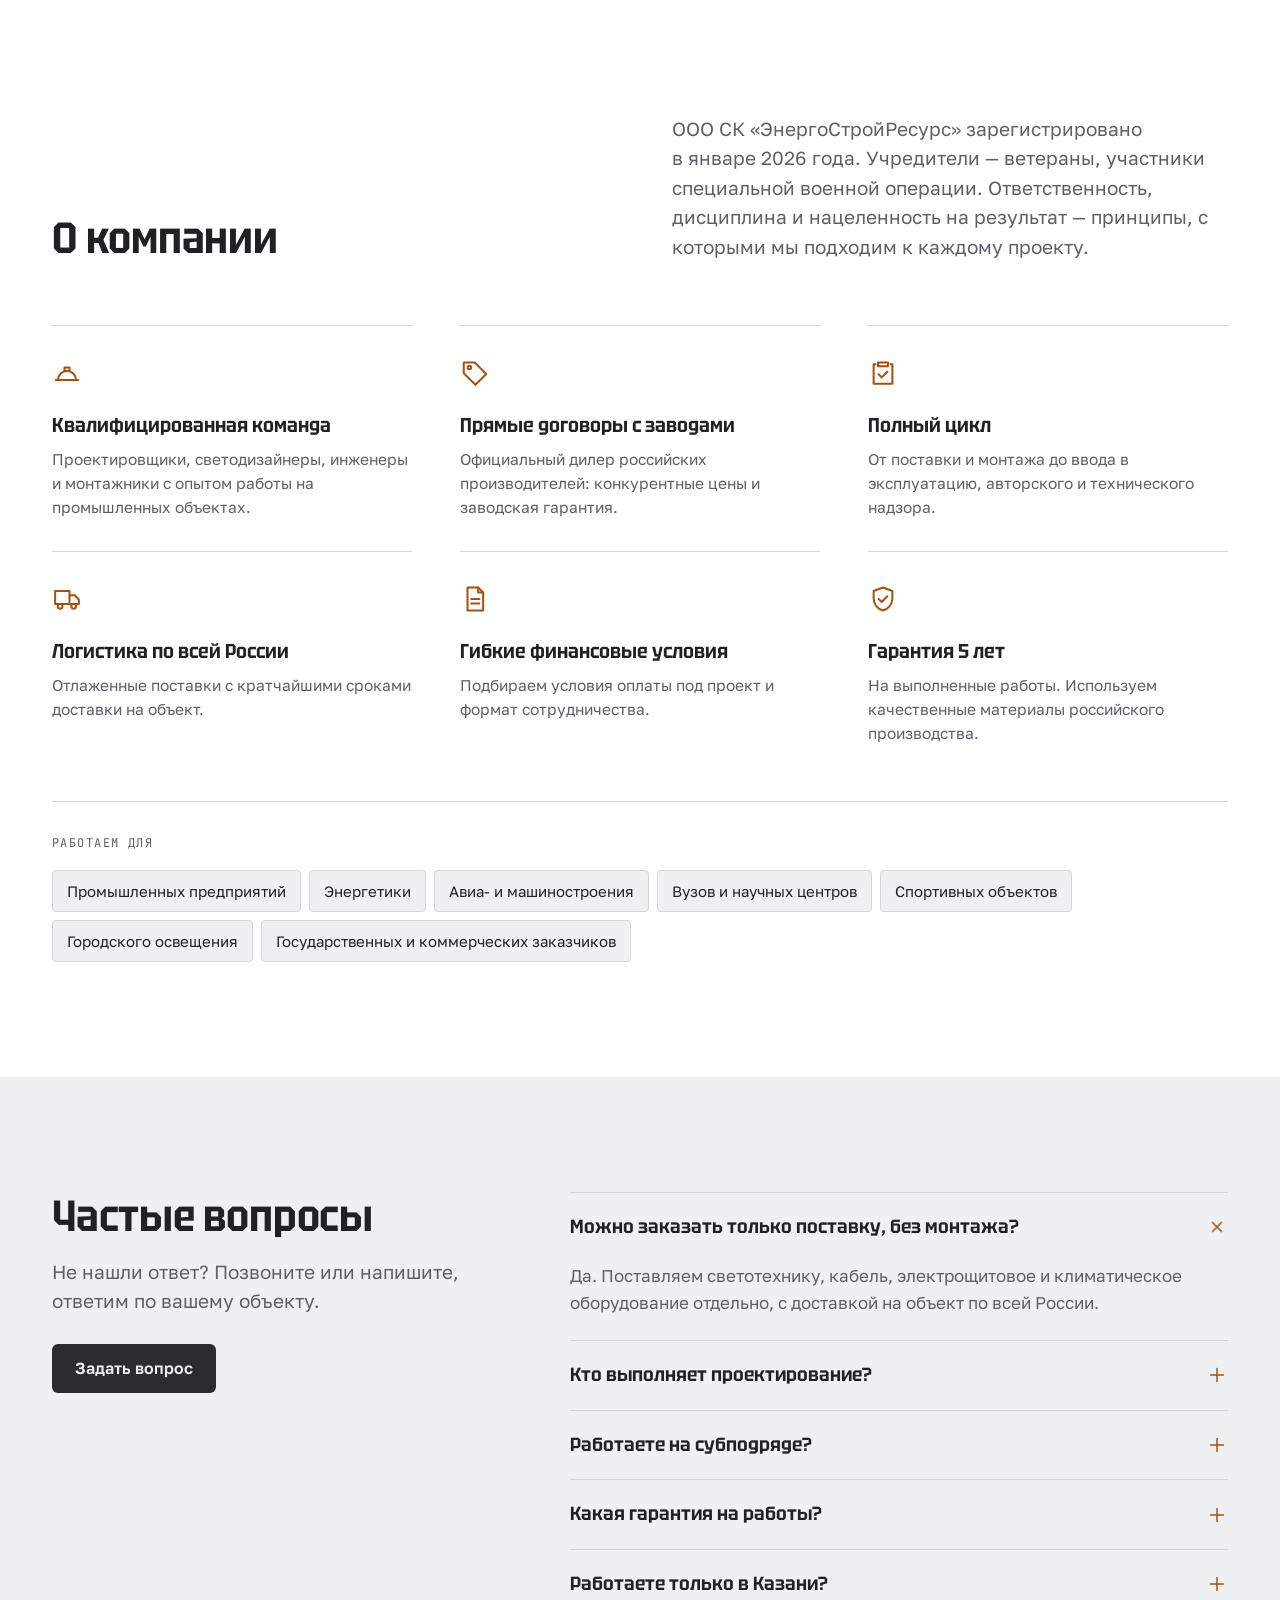
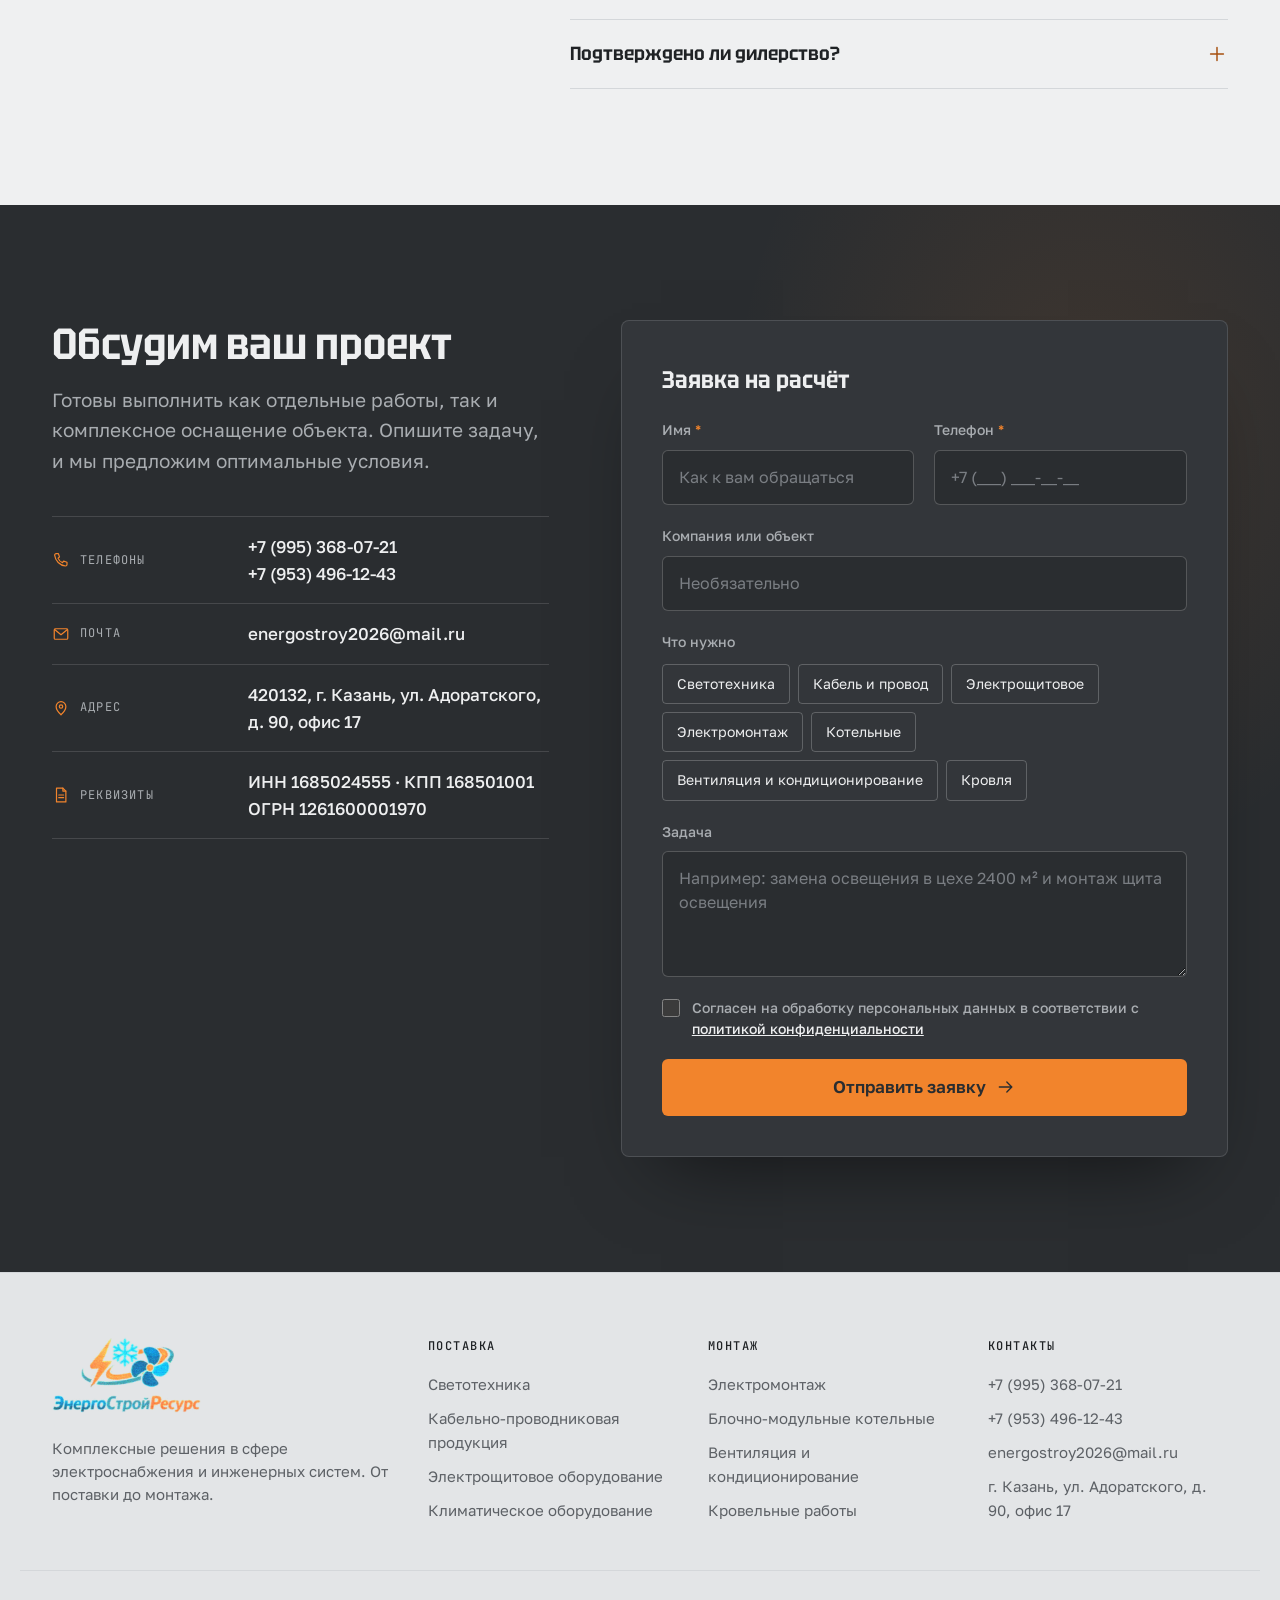
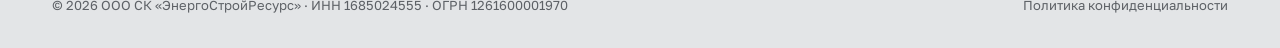
==== commit 8851c5be: "Use original company logo, switch site to neutral grey palette - Original logo cut from the company " ====
--- a/index.html
+++ b/index.html
@@ -5,12 +5,12 @@
   <meta name="viewport" content="width=device-width, initial-scale=1, viewport-fit=cover">
   <title>ЭнергоСтройРесурс — электроснабжение и инженерные системы в Казани</title>
   <meta name="description" content="ООО СК «ЭнергоСтройРесурс», Казань. Поставка светотехники, кабеля и электрощитового оборудования до 35 кВ, электромонтаж, блочно-модульные котельные, вентиляция и кондиционирование, кровля. Официальный дилер NITEOS, LumSmart, КАТЮША, Меркор.">
-  <meta name="theme-color" content="#0D1620">
+  <meta name="theme-color" content="#2A2D30">
   <meta property="og:type" content="website">
   <meta property="og:title" content="ЭнергоСтройРесурс — комплексные решения в сфере электроснабжения и инженерных систем">
   <meta property="og:description" content="От поставки до монтажа: светотехника, кабель, электрощитовое оборудование, электромонтаж, котельные, вентиляция и кровля. Казань.">
   <meta property="og:locale" content="ru_RU">
-  <link rel="icon" href="assets/img/favicon.svg" type="image/svg+xml">
+  <link rel="icon" href="assets/img/favicon.png" type="image/png">
   <link rel="preconnect" href="https://fonts.googleapis.com">
   <link rel="preconnect" href="https://fonts.gstatic.com" crossorigin>
   <link rel="stylesheet" href="https://fonts.googleapis.com/css2?family=Tektur:wdth,wght@75..100,400..800&family=Golos+Text:wght@400..700&family=JetBrains+Mono:wght@400;500&display=swap">
@@ -52,18 +52,7 @@
 
 <header class="header" data-header>
   <div class="container header__inner">
-    <a class="logo" href="#top" aria-label="ЭнергоСтройРесурс — на главную">
-      <svg class="logo__mark" viewBox="0 0 32 32" aria-hidden="true">
-        <circle cx="16" cy="16" r="14.5" fill="#132130" stroke="#E8904E" stroke-width="1.4"/>
-        <path d="M6.2 21.5a11 11 0 0 1 1.6-11.6" fill="none" stroke="#6FB7F2" stroke-width="1.6" stroke-linecap="round"/>
-        <path d="M25.8 10.5a11 11 0 0 1-1.6 11.6" fill="none" stroke="#6FB7F2" stroke-width="1.6" stroke-linecap="round"/>
-        <path d="M17.8 5.5 10 17.6h5.2l-1.4 8.9 8.2-12.6h-5.3z" fill="#E8904E"/>
-      </svg>
-      <span class="logo__text">
-        <span class="logo__name">Энерго<b>Строй</b>Ресурс</span>
-        <span class="logo__tag">ООО СК · Казань</span>
-      </span>
-    </a>
+    <a class="logo" href="#top" aria-label="ЭнергоСтройРесурс — на главную"><img src="assets/img/logo.png" alt="ЭнергоСтройРесурс" width="432" height="220"></a>
 
     <nav class="nav" id="site-nav" aria-label="Основное меню">
       <ul class="nav__list">
@@ -126,16 +115,16 @@
               <stop offset="1" stop-color="#6E3312"/>
             </radialGradient>
             <radialGradient id="sheath" cx=".4" cy=".35" r=".8">
-              <stop offset="0" stop-color="#2C3845"/>
-              <stop offset="1" stop-color="#111920"/>
+              <stop offset="0" stop-color="#3E4144"/>
+              <stop offset="1" stop-color="#1B1C1E"/>
             </radialGradient>
             <radialGradient id="shine" cx=".3" cy=".25" r=".7">
               <stop offset="0" stop-color="#fff" stop-opacity=".28"/>
               <stop offset=".6" stop-color="#fff" stop-opacity="0"/>
             </radialGradient>
             <radialGradient id="glow" cx=".5" cy=".5" r=".5">
-              <stop offset="0" stop-color="#E8904E" stop-opacity=".55"/>
-              <stop offset="1" stop-color="#E8904E" stop-opacity="0"/>
+              <stop offset="0" stop-color="#F2842C" stop-opacity=".55"/>
+              <stop offset="1" stop-color="#F2842C" stop-opacity="0"/>
             </radialGradient>
             <pattern id="pe" width="18" height="18" patternUnits="userSpaceOnUse" patternTransform="rotate(38)">
               <rect width="18" height="18" fill="#E3C02A"/>
@@ -156,20 +145,20 @@
           <circle class="cable__glow" cx="380" cy="280" r="270" fill="url(#glow)"/>
 
           <!-- осевые линии (штрихпунктир, как на чертеже) -->
-          <g class="cable__axes" fill="none" stroke="rgba(230,236,241,.16)" stroke-width="1" stroke-dasharray="18 5 3 5">
+          <g class="cable__axes" fill="none" stroke="rgba(238,239,240,.16)" stroke-width="1" stroke-dasharray="18 5 3 5">
             <path d="M140 280H620M380 40V520"/>
           </g>
-          <circle cx="380" cy="280" r="232" fill="none" stroke="rgba(230,236,241,.12)" stroke-dasharray="2 7"/>
+          <circle cx="380" cy="280" r="232" fill="none" stroke="rgba(238,239,240,.12)" stroke-dasharray="2 7"/>
 
           <!-- оболочка и поясная изоляция -->
-          <circle cx="380" cy="280" r="200" fill="url(#sheath)" stroke="rgba(230,236,241,.22)" stroke-width="1.5"/>
-          <circle cx="380" cy="280" r="181" fill="#2A3643" stroke="rgba(0,0,0,.35)" stroke-width="2"/>
-          <circle cx="380" cy="280" r="22" fill="#34414F"/>
+          <circle cx="380" cy="280" r="200" fill="url(#sheath)" stroke="rgba(238,239,240,.22)" stroke-width="1.5"/>
+          <circle cx="380" cy="280" r="181" fill="#36393C" stroke="rgba(0,0,0,.35)" stroke-width="2"/>
+          <circle cx="380" cy="280" r="22" fill="#414448"/>
 
           <!-- жилы: L1 коричневая, L2 чёрная, L3 серая, N синяя, PE жёлто-зелёная -->
           <g stroke="rgba(0,0,0,.4)" stroke-width="1.5">
             <circle cx="380" cy="172" r="60" fill="#7A4B2E"/>
-            <circle cx="482.7" cy="246.6" r="60" fill="#121212" stroke="rgba(230,236,241,.28)"/>
+            <circle cx="482.7" cy="246.6" r="60" fill="#121212" stroke="rgba(238,239,240,.28)"/>
             <circle cx="443.5" cy="367.4" r="60" fill="#8F979D"/>
             <circle cx="316.5" cy="367.4" r="60" fill="#2F6BD1"/>
             <circle cx="277.3" cy="246.6" r="60" fill="url(#pe)"/>
@@ -189,14 +178,14 @@
 
           <!-- выноски -->
           <g class="cable__callouts">
-            <g fill="none" stroke="rgba(230,236,241,.5)" stroke-width="1.2">
+            <g fill="none" stroke="rgba(238,239,240,.5)" stroke-width="1.2">
               <path d="M529 155 600 96H748"/>
               <path d="M500 242 600 262H748"/>
               <path d="M474 398 600 440H748"/>
               <path d="M262 232 160 180H12"/>
               <path d="M292 394 160 440H12"/>
             </g>
-            <g fill="#E8904E">
+            <g fill="#F2842C">
               <circle cx="529" cy="155" r="4"/>
               <circle cx="500" cy="242" r="4"/>
               <circle cx="474" cy="398" r="4"/>
@@ -405,13 +394,13 @@
           <desc id="section-desc">Зенитный фонарь, люк дымоудаления, кровельный пирог, светодиодные светильники, кабельные лотки, электрощит, трансформаторная подстанция, наружное освещение и вентиляционная установка.</desc>
           <defs>
             <pattern id="ground" width="12" height="12" patternUnits="userSpaceOnUse" patternTransform="rotate(45)">
-              <path d="M0 0V12" stroke="rgba(201,214,226,.16)" stroke-width="1.4"/>
+              <path d="M0 0V12" stroke="rgba(222,224,227,.16)" stroke-width="1.4"/>
             </pattern>
             <pattern id="wool" width="14" height="37" patternUnits="userSpaceOnUse">
               <path d="M0 2 7 35 14 2" fill="none" stroke="rgba(227,192,42,.55)" stroke-width="1.2"/>
             </pattern>
             <pattern id="prof" width="24" height="16" patternUnits="userSpaceOnUse">
-              <path d="M0 15 4 1h8l4 14h8" fill="none" stroke="#C9D6E2" stroke-width="1.3"/>
+              <path d="M0 15 4 1h8l4 14h8" fill="none" stroke="#D3D6D9" stroke-width="1.3"/>
             </pattern>
             <linearGradient id="daylight" x1="0" y1="0" x2="0" y2="1">
               <stop offset="0" stop-color="#CFE6FF" stop-opacity=".32"/>
@@ -426,7 +415,7 @@
               <stop offset="1" stop-color="#8EC5FF" stop-opacity=".12"/>
             </linearGradient>
             <marker id="arr" viewBox="0 0 10 10" refX="6" refY="5" markerWidth="7" markerHeight="7" orient="auto-start-reverse">
-              <path d="M0 1 8 5 0 9z" fill="#AEBBC7"/>
+              <path d="M0 1 8 5 0 9z" fill="#B8BBBF"/>
             </marker>
             <marker id="arr-sun" viewBox="0 0 10 10" refX="6" refY="5" markerWidth="7" markerHeight="7" orient="auto-start-reverse">
               <path d="M0 1 8 5 0 9z" fill="#F2C46B"/>
@@ -435,8 +424,8 @@
 
           <!-- грунт и плита пола -->
           <rect x="0" y="570" width="1280" height="50" fill="url(#ground)"/>
-          <path d="M0 570H1280" stroke="#C9D6E2" stroke-width="1.5"/>
-          <rect x="120" y="570" width="1040" height="10" fill="#22313F" stroke="#C9D6E2" stroke-width="1"/>
+          <path d="M0 570H1280" stroke="#D3D6D9" stroke-width="1.5"/>
+          <rect x="120" y="570" width="1040" height="10" fill="#3B3F43" stroke="#D3D6D9" stroke-width="1"/>
 
           <!-- световые потоки (рисуются под конструкциями) -->
           <polygon points="350,241 490,241 610,570 450,570" fill="url(#daylight)"/>
@@ -453,13 +442,13 @@
           </g>
 
           <!-- стены с парапетами -->
-          <rect x="120" y="150" width="20" height="420" fill="#1B2733" stroke="#C9D6E2" stroke-width="1.2"/>
-          <rect x="1140" y="150" width="20" height="420" fill="#1B2733" stroke="#C9D6E2" stroke-width="1.2"/>
-          <rect x="116" y="145" width="28" height="6" fill="#AEBBC7"/>
-          <rect x="1136" y="145" width="28" height="6" fill="#AEBBC7"/>
+          <rect x="120" y="150" width="20" height="420" fill="#34383C" stroke="#D3D6D9" stroke-width="1.2"/>
+          <rect x="1140" y="150" width="20" height="420" fill="#34383C" stroke="#D3D6D9" stroke-width="1.2"/>
+          <rect x="116" y="145" width="28" height="6" fill="#B8BBBF"/>
+          <rect x="1136" y="145" width="28" height="6" fill="#B8BBBF"/>
 
           <!-- несущая балка -->
-          <rect x="140" y="241" width="1000" height="14" fill="#22313F" stroke="rgba(201,214,226,.55)" stroke-width="1"/>
+          <rect x="140" y="241" width="1000" height="14" fill="#3B3F43" stroke="rgba(222,224,227,.55)" stroke-width="1"/>
 
           <!-- кровельный пирог: мембрана / утеплитель / пароизоляция / профлист -->
           <g>
@@ -477,7 +466,7 @@
             <rect x="140" y="225" width="200" height="16" fill="url(#prof)"/>
             <rect x="500" y="225" width="260" height="16" fill="url(#prof)"/>
             <rect x="880" y="225" width="260" height="16" fill="url(#prof)"/>
-            <g fill="#AEBBC7">
+            <g fill="#B8BBBF">
               <rect x="140" y="180" width="200" height="6"/>
               <rect x="500" y="180" width="260" height="6"/>
               <rect x="880" y="180" width="260" height="6"/>
@@ -488,35 +477,35 @@
 
 
           <!-- вентиляционная установка / кондиционер на кровле -->
-          <rect x="566" y="172" width="140" height="8" fill="#AEBBC7"/>
-          <rect x="574" y="120" width="124" height="52" rx="2" fill="#1B2733" stroke="#C9D6E2" stroke-width="1.2"/>
+          <rect x="566" y="172" width="140" height="8" fill="#B8BBBF"/>
+          <rect x="574" y="120" width="124" height="52" rx="2" fill="#34383C" stroke="#D3D6D9" stroke-width="1.2"/>
           <g fill="none" stroke="#8EC5FF" stroke-width="1.3">
             <circle cx="606" cy="146" r="16"/><circle cx="662" cy="146" r="16"/>
             <path d="M606 130v32M590 146h32M662 130v32M646 146h32" stroke-opacity=".5"/>
           </g>
-          <rect x="690" y="180" width="14" height="86" fill="#22313F" stroke="#C9D6E2" stroke-width="1"/>
+          <rect x="690" y="180" width="14" height="86" fill="#3B3F43" stroke="#D3D6D9" stroke-width="1"/>
           <path d="M684 266h26" stroke="#8EC5FF" stroke-width="2"/>
 
           <!-- зенитный фонарь: стакан, рама, купол -->
-          <rect x="340" y="140" width="10" height="101" fill="#1B2733" stroke="#C9D6E2" stroke-width="1"/>
-          <rect x="490" y="140" width="10" height="101" fill="#1B2733" stroke="#C9D6E2" stroke-width="1"/>
-          <rect x="336" y="144" width="4" height="42" fill="#AEBBC7"/>
-          <rect x="500" y="144" width="4" height="42" fill="#AEBBC7"/>
-          <rect x="332" y="134" width="176" height="8" fill="#AEBBC7"/>
+          <rect x="340" y="140" width="10" height="101" fill="#34383C" stroke="#D3D6D9" stroke-width="1"/>
+          <rect x="490" y="140" width="10" height="101" fill="#34383C" stroke="#D3D6D9" stroke-width="1"/>
+          <rect x="336" y="144" width="4" height="42" fill="#B8BBBF"/>
+          <rect x="500" y="144" width="4" height="42" fill="#B8BBBF"/>
+          <rect x="332" y="134" width="176" height="8" fill="#B8BBBF"/>
           <path d="M336 134Q420 34 504 134Z" fill="url(#glass)" stroke="#8EC5FF" stroke-width="1.6"/>
           <path d="M350 134Q420 54 490 134" fill="none" stroke="#8EC5FF" stroke-opacity=".6" stroke-width="1.2"/>
 
           <!-- люк дымоудаления: стакан, рама, открытая створка, привод -->
-          <rect x="760" y="145" width="10" height="96" fill="#1B2733" stroke="#C9D6E2" stroke-width="1"/>
-          <rect x="870" y="145" width="10" height="96" fill="#1B2733" stroke="#C9D6E2" stroke-width="1"/>
-          <rect x="756" y="150" width="4" height="36" fill="#AEBBC7"/>
-          <rect x="880" y="150" width="4" height="36" fill="#AEBBC7"/>
-          <rect x="752" y="140" width="132" height="6" fill="#AEBBC7"/>
+          <rect x="760" y="145" width="10" height="96" fill="#34383C" stroke="#D3D6D9" stroke-width="1"/>
+          <rect x="870" y="145" width="10" height="96" fill="#34383C" stroke="#D3D6D9" stroke-width="1"/>
+          <rect x="756" y="150" width="4" height="36" fill="#B8BBBF"/>
+          <rect x="880" y="150" width="4" height="36" fill="#B8BBBF"/>
+          <rect x="752" y="140" width="132" height="6" fill="#B8BBBF"/>
           <g transform="rotate(-100 758 143)">
-            <rect x="758" y="129" width="124" height="15" rx="1.5" fill="#AEBBC7" stroke="#E6ECF1" stroke-width="1"/>
-            <rect x="764" y="133" width="112" height="7" fill="#1B2733"/>
-          </g>
-          <rect x="742" y="147" width="14" height="10" fill="#E8904E"/>
+            <rect x="758" y="129" width="124" height="15" rx="1.5" fill="#B8BBBF" stroke="#EEEFF0" stroke-width="1"/>
+            <rect x="764" y="133" width="112" height="7" fill="#34383C"/>
+          </g>
+          <rect x="742" y="147" width="14" height="10" fill="#F2842C"/>
 
           <!-- дым -->
           <g class="smoke" fill="none" stroke-linecap="round">
@@ -525,7 +514,7 @@
               <path d="M820 235C812 195 842 170 832 135S858 85 885 50 925 20 950 12"/>
               <path d="M850 230C845 195 870 175 862 140S895 95 925 70 965 45 995 40"/>
             </g>
-            <g class="smoke__flow" stroke="#AEBBC7" stroke-width="1.6" stroke-dasharray="7 9">
+            <g class="smoke__flow" stroke="#B8BBBF" stroke-width="1.6" stroke-dasharray="7 9">
               <path d="M790 230C780 190 810 170 800 135S820 80 845 40 880 8 900 2" marker-end="url(#arr)"/>
               <path d="M820 235C812 195 842 170 832 135S858 85 885 50 925 20 950 12" marker-end="url(#arr)"/>
               <path d="M850 230C845 195 870 175 862 140S895 95 925 70 965 45 995 40" marker-end="url(#arr)"/>
@@ -533,18 +522,18 @@
           </g>
 
           <!-- кабельный лоток с подвесами -->
-          <g stroke="rgba(201,214,226,.6)" stroke-width="1">
+          <g stroke="rgba(222,224,227,.6)" stroke-width="1">
             <path d="M190 255V280M420 255V280M580 255V280M820 255V280M1080 255V280"/>
           </g>
-          <rect x="150" y="280" width="980" height="11" fill="none" stroke="#E8904E" stroke-width="1.6"/>
+          <rect x="150" y="280" width="980" height="11" fill="none" stroke="#F2842C" stroke-width="1.6"/>
           <path d="M152 284H1128" stroke="#8F979D" stroke-width="1.6"/>
-          <path d="M152 287.5H1128" stroke="#E8904E" stroke-opacity=".7" stroke-width="1.6"/>
+          <path d="M152 287.5H1128" stroke="#F2842C" stroke-opacity=".7" stroke-width="1.6"/>
 
           <!-- светодиодные светильники -->
-          <g stroke="#C9D6E2" stroke-width="1.2">
+          <g stroke="#D3D6D9" stroke-width="1.2">
             <path d="M220 255V318M640 255V318M1020 255V318"/>
           </g>
-          <g fill="#C9D6E2">
+          <g fill="#D3D6D9">
             <path d="M194 336 206 318H234L246 336Z"/>
             <path d="M614 336 626 318H654L666 336Z"/>
             <path d="M994 336 1006 318H1034L1046 336Z"/>
@@ -556,29 +545,29 @@
           </g>
 
           <!-- электрощит и спуск кабеля -->
-          <path d="M196 291V400" stroke="#E8904E" stroke-width="2"/>
-          <rect x="150" y="400" width="64" height="110" fill="#1B2733" stroke="#C9D6E2" stroke-width="1.2"/>
-          <path d="M182 404V506" stroke="rgba(201,214,226,.5)"/>
-          <rect x="172" y="450" width="3" height="12" fill="#C9D6E2"/>
-          <rect x="189" y="450" width="3" height="12" fill="#C9D6E2"/>
+          <path d="M196 291V400" stroke="#F2842C" stroke-width="2"/>
+          <rect x="150" y="400" width="64" height="110" fill="#34383C" stroke="#D3D6D9" stroke-width="1.2"/>
+          <path d="M182 404V506" stroke="rgba(222,224,227,.5)"/>
+          <rect x="172" y="450" width="3" height="12" fill="#D3D6D9"/>
+          <rect x="189" y="450" width="3" height="12" fill="#D3D6D9"/>
           <path d="M196 414 204 428H188Z" fill="#E3C02A"/>
 
           <!-- КТП и подземная кабельная линия -->
-          <path d="M1222 570V602H182V510" fill="none" stroke="#E8904E" stroke-width="2" stroke-dasharray="9 6"/>
-          <path d="M1176 470 1186 458H1258L1268 470Z" fill="#AEBBC7"/>
-          <rect x="1180" y="470" width="84" height="100" fill="#1B2733" stroke="#C9D6E2" stroke-width="1.2"/>
-          <path d="M1222 476V566" stroke="rgba(201,214,226,.5)"/>
-          <g stroke="rgba(201,214,226,.45)"><path d="M1236 530H1254M1236 537H1254M1236 544H1254M1236 551H1254"/></g>
+          <path d="M1222 570V602H182V510" fill="none" stroke="#F2842C" stroke-width="2" stroke-dasharray="9 6"/>
+          <path d="M1176 470 1186 458H1258L1268 470Z" fill="#B8BBBF"/>
+          <rect x="1180" y="470" width="84" height="100" fill="#34383C" stroke="#D3D6D9" stroke-width="1.2"/>
+          <path d="M1222 476V566" stroke="rgba(222,224,227,.5)"/>
+          <g stroke="rgba(222,224,227,.45)"><path d="M1236 530H1254M1236 537H1254M1236 544H1254M1236 551H1254"/></g>
           <path d="M1201 480 1212 499H1190Z" fill="#E3C02A"/>
-          <path d="M1202 484 1198 492H1203L1199 498" fill="none" stroke="#0D1620" stroke-width="1.3"/>
+          <path d="M1202 484 1198 492H1203L1199 498" fill="none" stroke="#2A2D30" stroke-width="1.3"/>
 
           <!-- наружное освещение -->
-          <path d="M60 570V330Q60 318 72 318H90" fill="none" stroke="#C9D6E2" stroke-width="3"/>
-          <rect x="86" y="314" width="30" height="8" rx="2" fill="#C9D6E2"/>
+          <path d="M60 570V330Q60 318 72 318H90" fill="none" stroke="#D3D6D9" stroke-width="3"/>
+          <rect x="86" y="314" width="30" height="8" rx="2" fill="#D3D6D9"/>
 
           <!-- позиции (выноски с номерами) -->
           <g class="pos">
-            <g stroke="#E8904E" stroke-width="1.2" fill="none">
+            <g stroke="#F2842C" stroke-width="1.2" fill="none">
               <path d="M548 76 490 110"/>
               <path d="M944 130 886 146"/>
               <path d="M1070 126V200"/>
@@ -589,7 +578,7 @@
               <path d="M72 290 94 312"/>
               <path d="M650 84 640 120"/>
             </g>
-            <g fill="#E8904E">
+            <g fill="#F2842C">
               <circle cx="490" cy="110" r="3.5"/>
               <circle cx="886" cy="146" r="3.5"/>
               <circle cx="1070" cy="200" r="3.5"/>
@@ -1027,18 +1016,7 @@
 <footer class="footer">
   <div class="container footer__grid">
     <div class="footer__brand">
-      <a class="logo" href="#top" aria-label="ЭнергоСтройРесурс — на главную">
-      <svg class="logo__mark" viewBox="0 0 32 32" aria-hidden="true">
-        <circle cx="16" cy="16" r="14.5" fill="#132130" stroke="#E8904E" stroke-width="1.4"/>
-        <path d="M6.2 21.5a11 11 0 0 1 1.6-11.6" fill="none" stroke="#6FB7F2" stroke-width="1.6" stroke-linecap="round"/>
-        <path d="M25.8 10.5a11 11 0 0 1-1.6 11.6" fill="none" stroke="#6FB7F2" stroke-width="1.6" stroke-linecap="round"/>
-        <path d="M17.8 5.5 10 17.6h5.2l-1.4 8.9 8.2-12.6h-5.3z" fill="#E8904E"/>
-      </svg>
-      <span class="logo__text">
-        <span class="logo__name">Энерго<b>Строй</b>Ресурс</span>
-        <span class="logo__tag">ООО СК · Казань</span>
-      </span>
-    </a>
+      <a class="logo" href="#top" aria-label="ЭнергоСтройРесурс — на главную"><img src="assets/img/logo.png" alt="ЭнергоСтройРесурс" width="432" height="220"></a>
       <p>Комплексные решения в сфере электроснабжения и инженерных систем. От поставки до монтажа.</p>
     </div>
     <nav class="footer__col" aria-label="Поставка">
--- a/assets/css/style.css
+++ b/assets/css/style.css
@@ -7,27 +7,27 @@
 
 :root {
   /* Тёмные поверхности (графит с синим оттенком) */
-  --ink: #0D1620;
-  --ink-2: #132130;
-  --ink-3: #1B2B3B;
-  --on-ink: #E6ECF1;
-  --on-ink-muted: #93A3B1;
-  --line-ink: rgba(201, 214, 226, .14);
-  --grid-ink: rgba(201, 214, 226, .045);
+  --ink: #2A2D30;
+  --ink-2: #33363A;
+  --ink-3: #3E4246;
+  --on-ink: #EEEFF0;
+  --on-ink-muted: #A9ADB1;
+  --line-ink: rgba(255, 255, 255, .13);
+  --grid-ink: rgba(255, 255, 255, .04);
 
   /* Светлые поверхности (бетон) */
-  --paper: #F3F5F6;
-  --concrete: #E6EAED;
+  --paper: #EFF0F1;
+  --concrete: #E3E5E7;
   --surface: #FFFFFF;
-  --text: #13202B;
-  --muted: #56646F;
-  --line: #D3DAE0;
+  --text: #1F2225;
+  --muted: #5D6166;
+  --line: #D4D7DA;
 
   /* Медь — акцент */
-  --copper: #E8904E;
-  --copper-hover: #F2A468;
-  --copper-deep: #A4541F;
-  --copper-soft: rgba(232, 144, 78, .14);
+  --copper: #F2842C;
+  --copper-hover: #F59A50;
+  --copper-deep: #A64F0E;
+  --copper-soft: rgba(242, 132, 44, .14);
 
   /* Цвета жил по ГОСТ Р 50462 */
   --w-brown: #7A4B2E;
@@ -53,7 +53,7 @@
   --radius: 6px;
   --container: 1240px;
   --gutter: clamp(16px, 4vw, 32px);
-  --header-h: 72px;
+  --header-h: 80px;
   --section-y: clamp(64px, 9vw, 120px);
 
   color-scheme: light;
@@ -204,7 +204,7 @@
 .btn--primary { background: var(--copper); color: var(--ink); }
 .btn--primary:hover { background: var(--copper-hover); }
 
-.btn--ghost { border-color: rgba(201, 214, 226, .3); color: var(--on-ink); background: transparent; }
+.btn--ghost { border-color: rgba(255, 255, 255, .3); color: var(--on-ink); background: transparent; }
 .btn--ghost:hover { border-color: var(--copper); color: var(--copper); }
 
 .btn--dark { background: var(--ink); color: var(--on-ink); }
@@ -221,14 +221,14 @@
   position: sticky;
   top: env(safe-area-inset-top, 0px);
   z-index: 50;
-  background: rgba(13, 22, 32, .9);
+  background: rgba(247, 248, 248, .92);
   -webkit-backdrop-filter: blur(12px);
   backdrop-filter: blur(12px);
-  border-bottom: 1px solid transparent;
-  color: var(--on-ink);
+  border-bottom: 1px solid var(--line);
+  color: var(--text);
   transition: border-color .25s, background-color .25s;
 }
-.header.is-scrolled { border-bottom-color: var(--line-ink); background: rgba(13, 22, 32, .96); }
+.header.is-scrolled { background: rgba(247, 248, 248, .98); box-shadow: 0 6px 24px -18px rgba(0, 0, 0, .35); }
 
 .header__inner {
   display: flex;
@@ -245,7 +245,8 @@
   color: var(--on-ink);
   flex: none;
 }
-.logo__mark { width: 38px; height: 38px; }
+.logo img { display: block; height: 60px; width: auto; }
+.footer .logo img { height: 76px; }
 .logo__text { display: flex; flex-direction: column; line-height: 1.1; }
 .logo__name {
   font-family: var(--f-display);
@@ -271,7 +272,7 @@
   padding-block: 8px;
   font-size: .9375rem;
   font-weight: 500;
-  color: var(--on-ink-muted);
+  color: var(--muted);
   text-decoration: none;
   transition: color .2s;
 }
@@ -287,7 +288,7 @@
   transform-origin: left;
   transition: transform .25s;
 }
-.nav__link:hover, .nav__link.is-active { color: var(--on-ink); }
+.nav__link:hover, .nav__link.is-active { color: var(--text); }
 .nav__link.is-active::after { transform: scaleX(1); }
 .nav__mobile-extra { display: none; }
 
@@ -299,7 +300,7 @@
   font-family: var(--f-mono);
   font-size: .9375rem;
   font-weight: 500;
-  color: var(--on-ink);
+  color: var(--text);
   text-decoration: none;
   white-space: nowrap;
 }
@@ -311,7 +312,7 @@
   width: 44px;
   height: 44px;
   padding: 0;
-  border: 1px solid var(--line-ink);
+  border: 1px solid var(--line);
   border-radius: var(--radius);
   background: transparent;
   cursor: pointer;
@@ -322,7 +323,7 @@
   left: 12px;
   right: 12px;
   height: 2px;
-  background: var(--on-ink);
+  background: var(--text);
   transition: transform .25s, opacity .2s;
 }
 .burger span:nth-child(1) { top: 15px; }
@@ -350,7 +351,7 @@
   inset: 0;
   pointer-events: none;
   background:
-    radial-gradient(50% 60% at 74% 48%, rgba(232, 144, 78, .12), transparent 70%),
+    radial-gradient(50% 60% at 74% 48%, rgba(242, 132, 44, .12), transparent 70%),
     linear-gradient(to bottom, transparent 70%, var(--ink));
 }
 
@@ -537,9 +538,9 @@
   transition: border-color .25s, transform .25s, box-shadow .25s;
 }
 .tile:hover {
-  border-color: rgba(232, 144, 78, .6);
+  border-color: rgba(242, 132, 44, .6);
   transform: translateY(-2px);
-  box-shadow: 0 18px 40px -24px rgba(13, 22, 32, .35);
+  box-shadow: 0 18px 40px -24px rgba(42, 45, 48, .35);
 }
 .tile__icon {
   display: grid;
@@ -615,7 +616,7 @@
   overflow-x: auto;
   border: 1px solid var(--line-ink);
   border-radius: var(--radius);
-  background: rgba(13, 22, 32, .6);
+  background: rgba(42, 45, 48, .6);
   padding: clamp(12px, 2vw, 24px);
   scrollbar-color: var(--ink-3) transparent;
 }
@@ -706,13 +707,13 @@
   display: grid;
   place-items: center;
   height: 56px;
-  border: 1px dashed #C3CCD3;
+  border: 1px dashed #C8CBCF;
   border-radius: 4px;
   font-family: var(--f-mono);
   font-size: .6875rem;
   letter-spacing: .14em;
   text-transform: uppercase;
-  color: #8A96A0;
+  color: #8C9095;
 }
 .partner__logo img { max-height: 40px; width: auto; object-fit: contain; }
 .partner__cat { font-size: .875rem; font-weight: 500; line-height: 1.35; }
@@ -814,7 +815,7 @@
   text-transform: uppercase;
   color: var(--copper-deep);
 }
-.dealer-card--cert:hover { border-color: rgba(232, 144, 78, .6); }
+.dealer-card--cert:hover { border-color: rgba(242, 132, 44, .6); }
 .certs {
   display: grid;
   grid-template-columns: repeat(3, minmax(0, 1fr));
@@ -835,12 +836,12 @@
 }
 .cert img { display: block; width: 100%; height: 240px; object-fit: contain; background: #fff; }
 .cert span { font-size: .875rem; font-weight: 500; }
-.cert:hover { border-color: rgba(232, 144, 78, .6); }
+.cert:hover { border-color: rgba(242, 132, 44, .6); }
 
 .suppliers {
   margin-top: 48px;
   padding-top: 32px;
-  border-top: 1px solid #CDD4DA;
+  border-top: 1px solid #D0D3D6;
 }
 .suppliers__title {
   font-family: var(--f-display);
@@ -855,7 +856,7 @@
   grid-template-columns: 260px minmax(0, 1fr);
   gap: 4px 24px;
   padding-block: 12px;
-  border-bottom: 1px solid #CDD4DA;
+  border-bottom: 1px solid #D0D3D6;
 }
 .suppliers__list dt {
   font-family: var(--f-mono);
@@ -1009,7 +1010,7 @@
   position: absolute;
   inset: 0;
   pointer-events: none;
-  background: radial-gradient(40% 60% at 85% 20%, rgba(232, 144, 78, .1), transparent 70%);
+  background: radial-gradient(40% 60% at 85% 20%, rgba(242, 132, 44, .1), transparent 70%);
 }
 .request__grid {
   position: relative;
@@ -1049,7 +1050,7 @@
   align-items: center;
   gap: 10px;
   padding: 12px 18px;
-  border: 1px solid rgba(201, 214, 226, .25);
+  border: 1px solid rgba(255, 255, 255, .25);
   border-radius: var(--radius);
   font-weight: 600;
   font-size: .9375rem;
@@ -1089,7 +1090,7 @@
   width: 100%;
   padding: 14px 16px;
   background: var(--ink);
-  border: 1px solid rgba(201, 214, 226, .2);
+  border: 1px solid rgba(255, 255, 255, .2);
   border-radius: var(--radius);
   color: var(--on-ink);
   font: inherit;
@@ -1097,11 +1098,11 @@
   transition: border-color .2s, box-shadow .2s;
 }
 .field textarea { resize: vertical; min-height: 110px; line-height: 1.5; }
-.field input::placeholder, .field textarea::placeholder { color: #66778A; }
+.field input::placeholder, .field textarea::placeholder { color: #7A7E83; }
 .field input:focus, .field textarea:focus {
   outline: none;
   border-color: var(--copper);
-  box-shadow: 0 0 0 3px rgba(232, 144, 78, .2);
+  box-shadow: 0 0 0 3px rgba(242, 132, 44, .2);
 }
 .field.has-error input { border-color: #F0716B; }
 .field__error { min-height: 0; font-size: .8125rem; color: #F59A95; }
@@ -1114,13 +1115,13 @@
 .chip span {
   display: inline-block;
   padding: 8px 14px;
-  border: 1px solid rgba(201, 214, 226, .22);
+  border: 1px solid rgba(255, 255, 255, .22);
   border-radius: 4px;
   font-size: .875rem;
   color: var(--on-ink);
   transition: border-color .2s, background-color .2s, color .2s;
 }
-.chip:hover span { border-color: rgba(232, 144, 78, .6); }
+.chip:hover span { border-color: rgba(242, 132, 44, .6); }
 .chip input:checked + span { background: var(--copper); border-color: var(--copper); color: var(--ink); font-weight: 600; }
 .chip input:focus-visible + span { outline: 2px solid var(--copper); outline-offset: 2px; }
 
@@ -1165,7 +1166,7 @@
 .form-done .form__title:focus { outline: none; }
 
 /* ---------- Подвал ---------- */
-.footer { background: #0A121A; color: var(--on-ink-muted); padding-block: 64px 32px; font-size: .9375rem; }
+.footer { background: var(--concrete); color: var(--muted); border-top: 1px solid var(--line); padding-block: 64px 32px; font-size: .9375rem; }
 .footer__grid {
   display: grid;
   grid-template-columns: minmax(0, 1.4fr) repeat(3, minmax(0, 1fr));
@@ -1180,7 +1181,7 @@
   font-weight: 500;
   letter-spacing: .12em;
   text-transform: uppercase;
-  color: var(--on-ink);
+  color: var(--text);
 }
 .footer__col a { text-decoration: none; transition: color .2s; }
 .footer__col a:hover { color: var(--copper); }
@@ -1191,7 +1192,7 @@
   gap: 12px 24px;
   margin-top: 48px;
   padding-top: 24px;
-  border-top: 1px solid var(--line-ink);
+  border-top: 1px solid var(--line);
   font-size: .8125rem;
 }
 .footer__bottom a { text-decoration: none; }
@@ -1233,20 +1234,21 @@
    ========================================================================== */
 @media (max-width: 1180px) {
   .header__phone span { display: none; }
-  .header__phone { padding: 10px; border: 1px solid var(--line-ink); border-radius: var(--radius); }
+  .header__phone { padding: 10px; border: 1px solid var(--line); border-radius: var(--radius); }
   .legend { grid-template-columns: repeat(2, minmax(0, 1fr)); }
   .projects__grid { grid-template-columns: repeat(2, minmax(0, 1fr)); }
   .dealers { grid-template-columns: repeat(2, minmax(0, 1fr)); }
 }
 
 @media (max-width: 1024px) {
-  :root { --header-h: 64px; }
+  :root { --header-h: 68px; }
+  .logo img { height: 50px; }
 
   /* backdrop-filter делает шапку контейнером для fixed-потомков — меню бы обрезалось */
   .header {
     -webkit-backdrop-filter: none;
     backdrop-filter: none;
-    background: rgba(13, 22, 32, .97);
+    background: rgba(247, 248, 248, .98);
   }
 
   .burger { display: block; }
@@ -1261,8 +1263,8 @@
     bottom: 0;
     margin: 0;
     padding: 24px var(--gutter) calc(32px + env(safe-area-inset-bottom, 0px));
-    background: var(--ink);
-    border-top: 1px solid var(--line-ink);
+    background: var(--paper);
+    border-top: 1px solid var(--line);
     overflow-y: auto;
     visibility: hidden;
     opacity: 0;
@@ -1278,17 +1280,17 @@
   .nav__list { flex-direction: column; gap: 0; }
   .nav__link {
     padding-block: 16px;
-    border-bottom: 1px solid var(--line-ink);
+    border-bottom: 1px solid var(--line);
     font-family: var(--f-display);
     font-size: 1.5rem;
     font-weight: 600;
     font-stretch: 90%;
-    color: var(--on-ink);
+    color: var(--text);
   }
   .nav__link::after { display: none; }
   .nav__link.is-active { color: var(--copper); }
   .nav__mobile-extra { display: grid; gap: 16px; margin-top: 32px; }
-  .nav__phone { font-family: var(--f-mono); font-size: 1.25rem; color: var(--on-ink); text-decoration: none; }
+  .nav__phone { font-family: var(--f-mono); font-size: 1.25rem; color: var(--text); text-decoration: none; }
 
   .hero__grid { grid-template-columns: minmax(0, 1fr); }
   .hero__figure { max-width: 680px; }
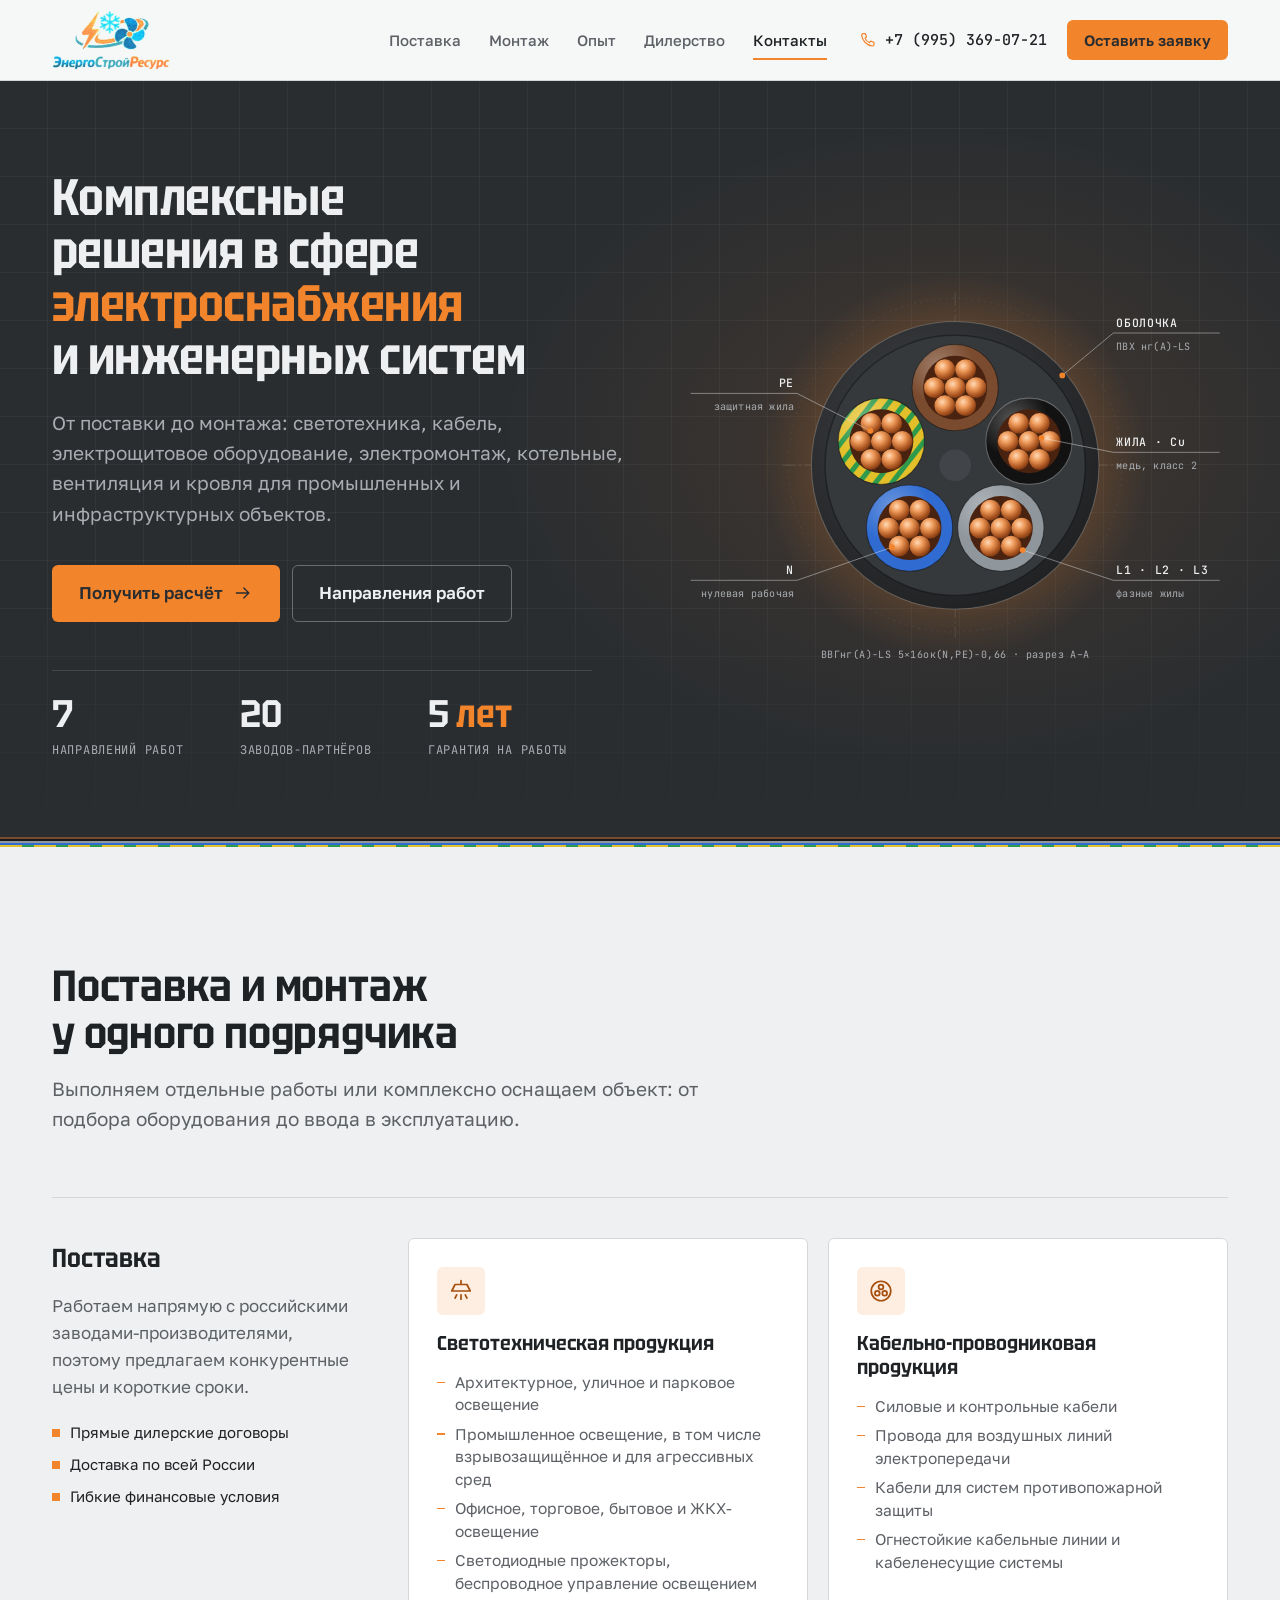
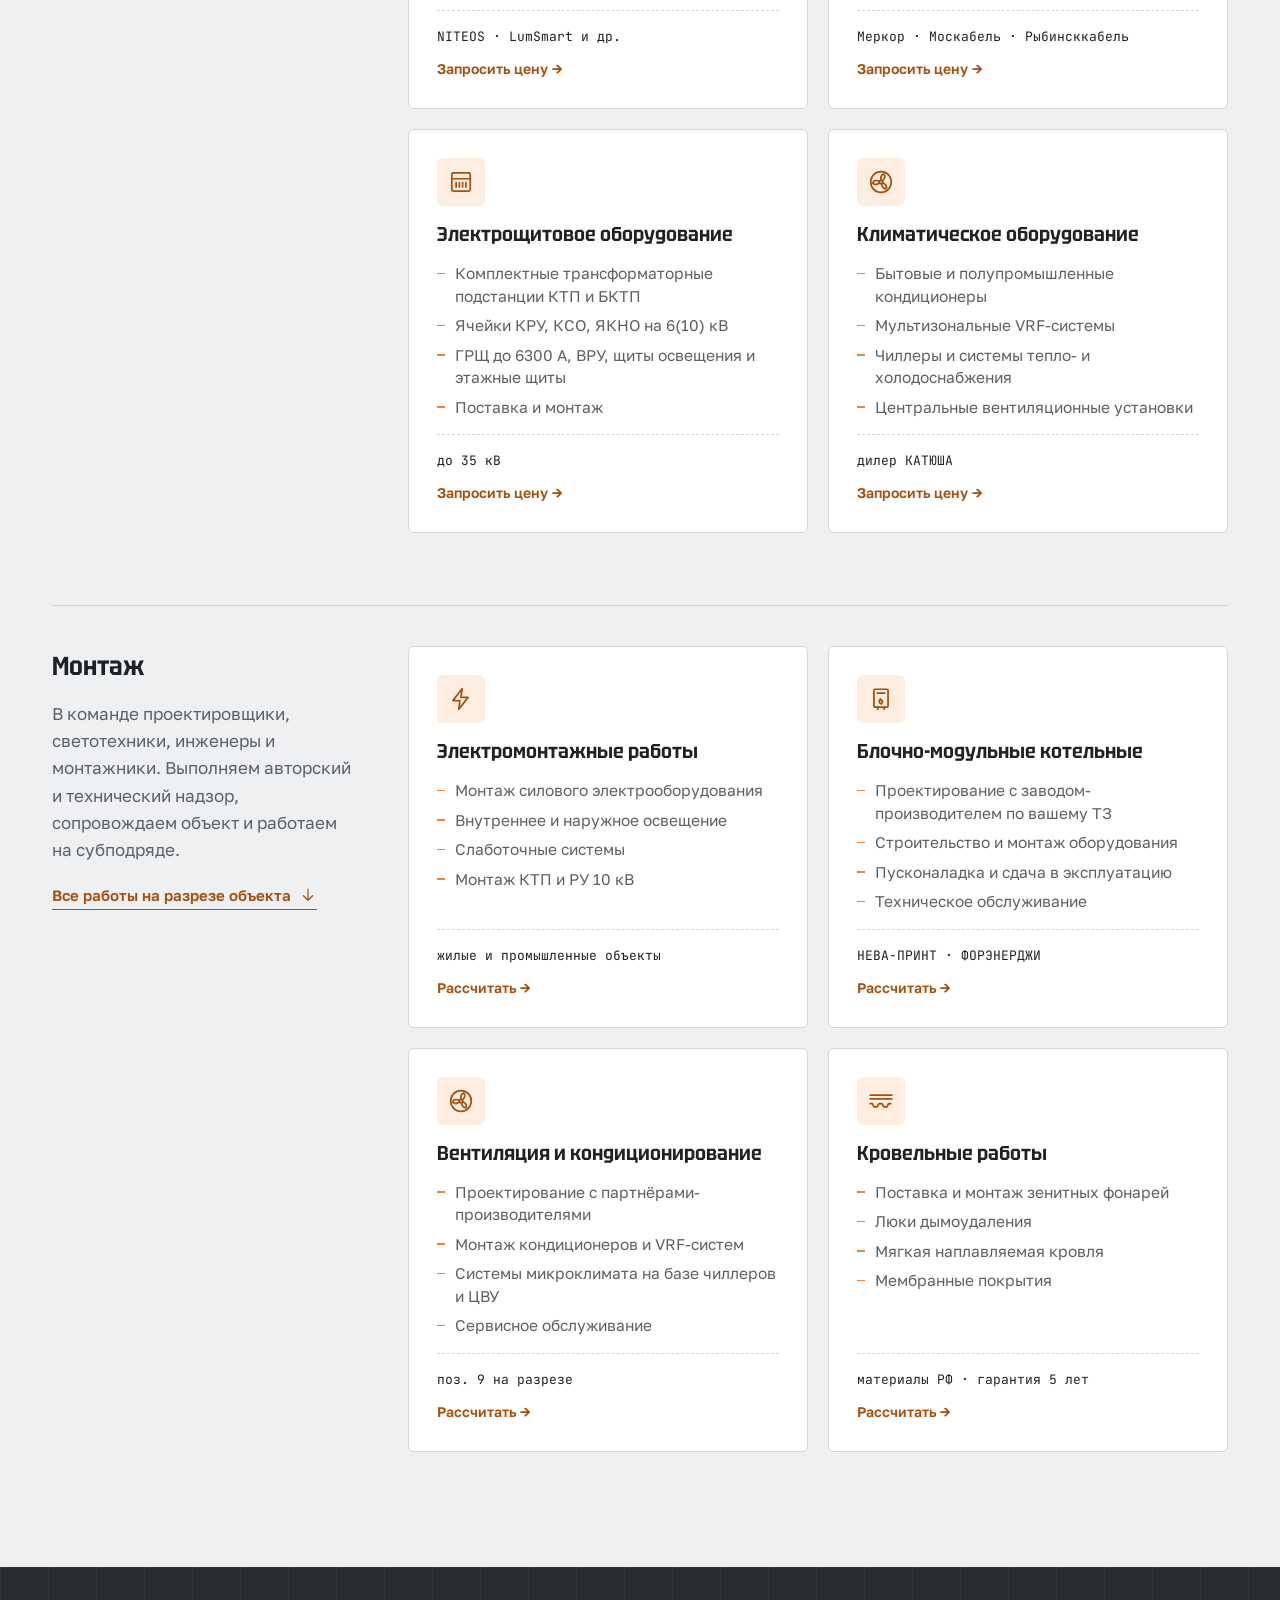
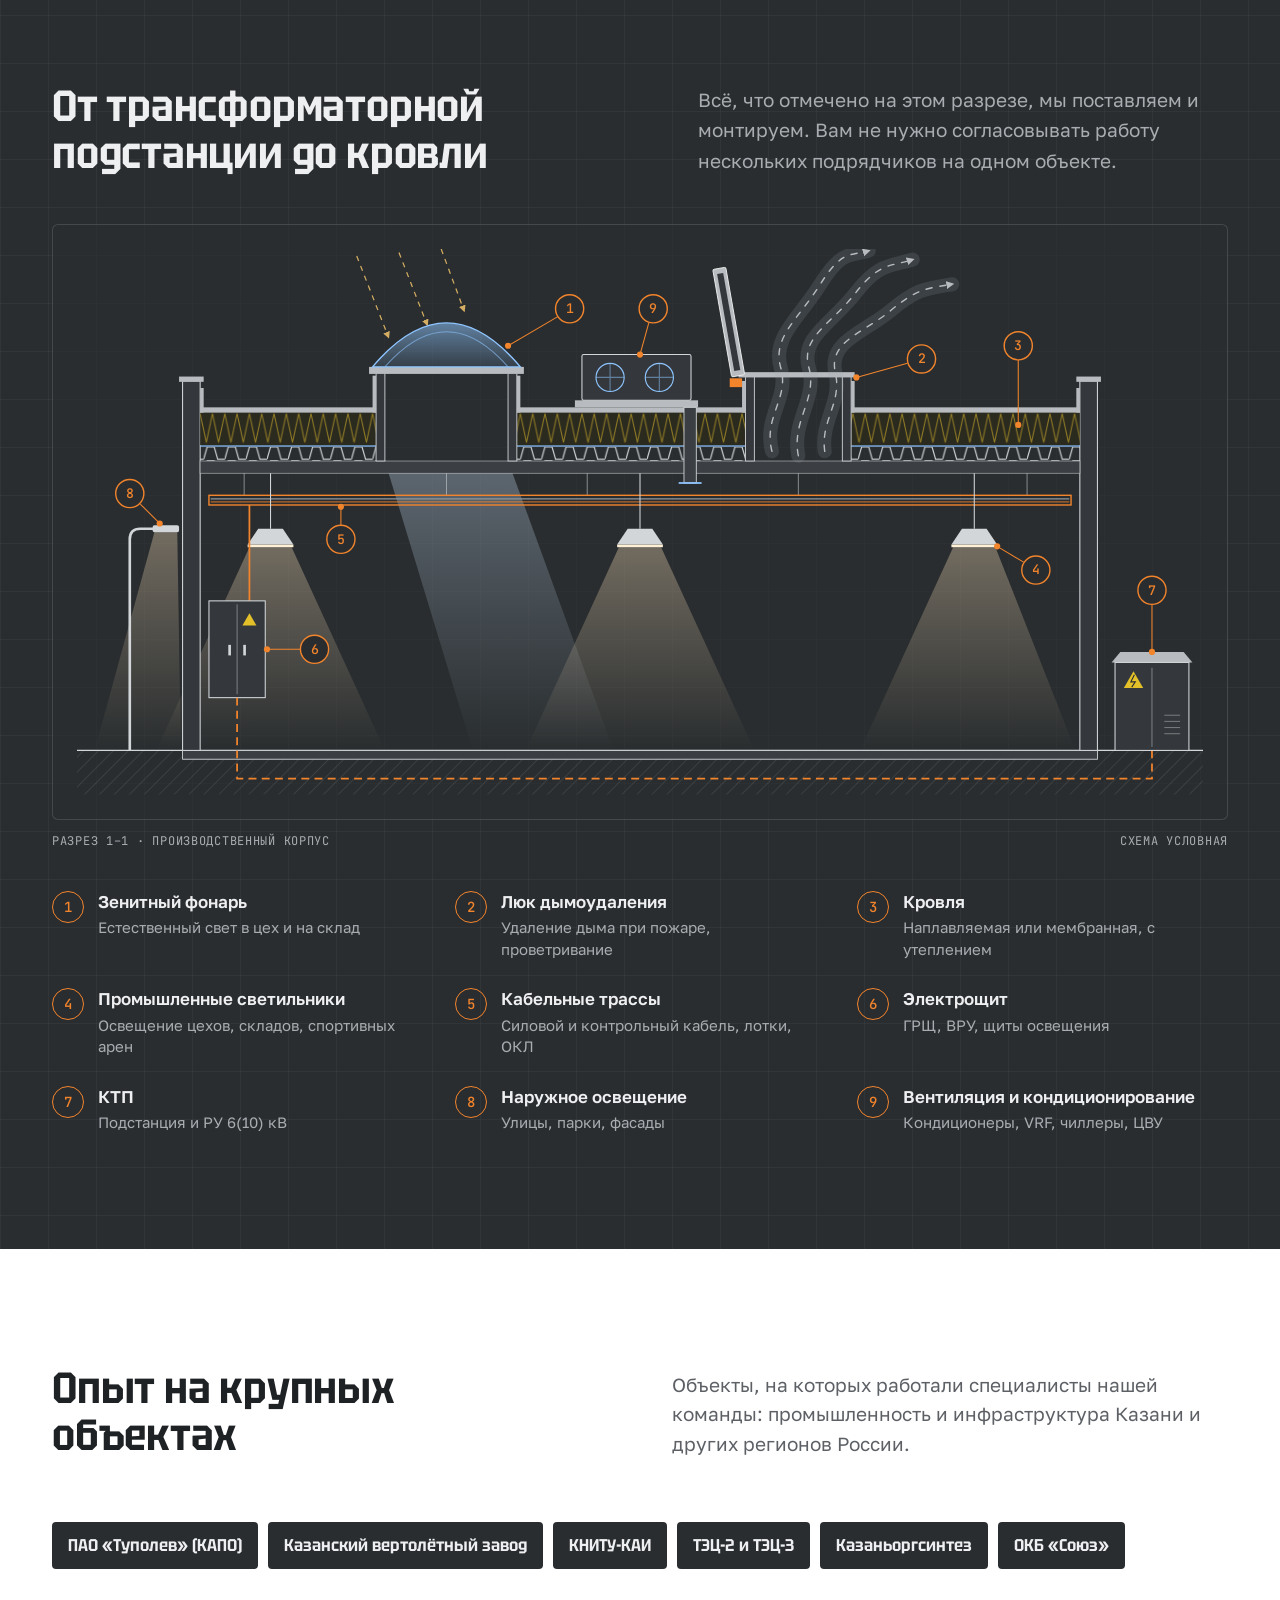
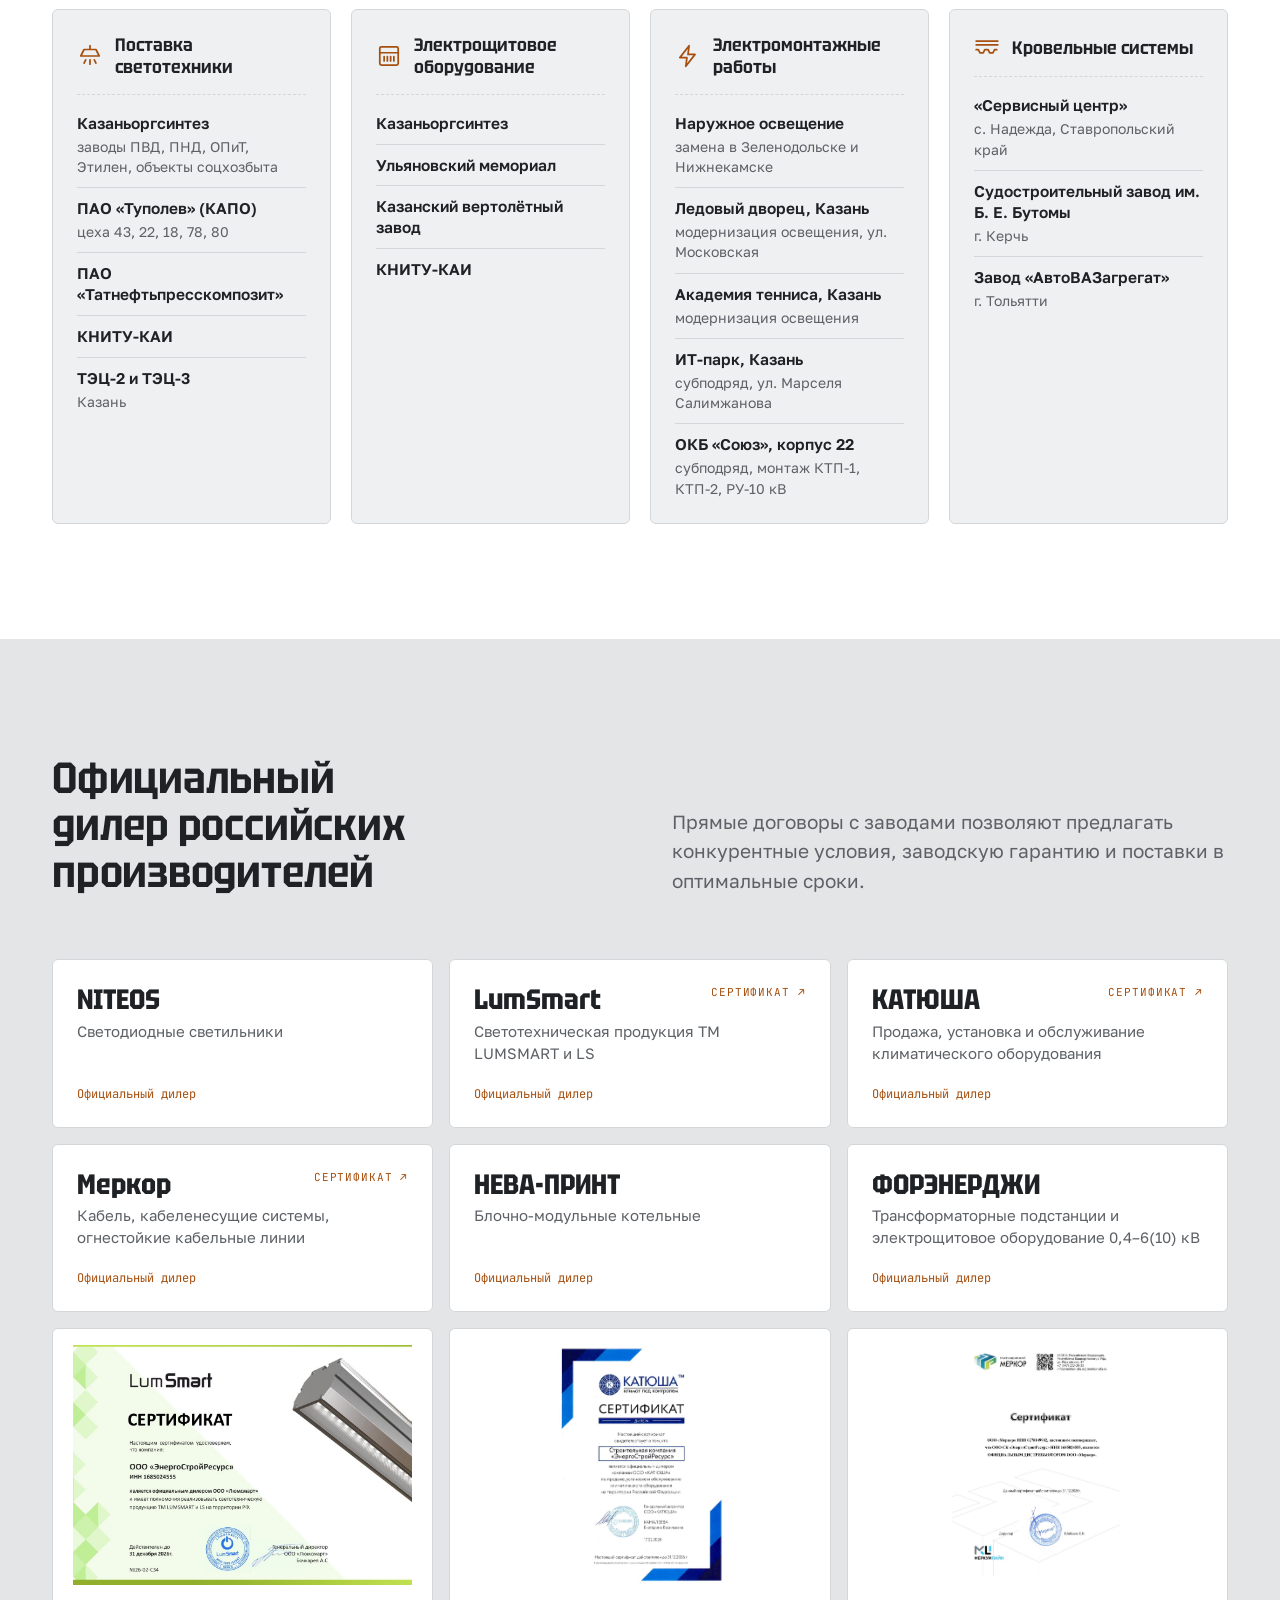
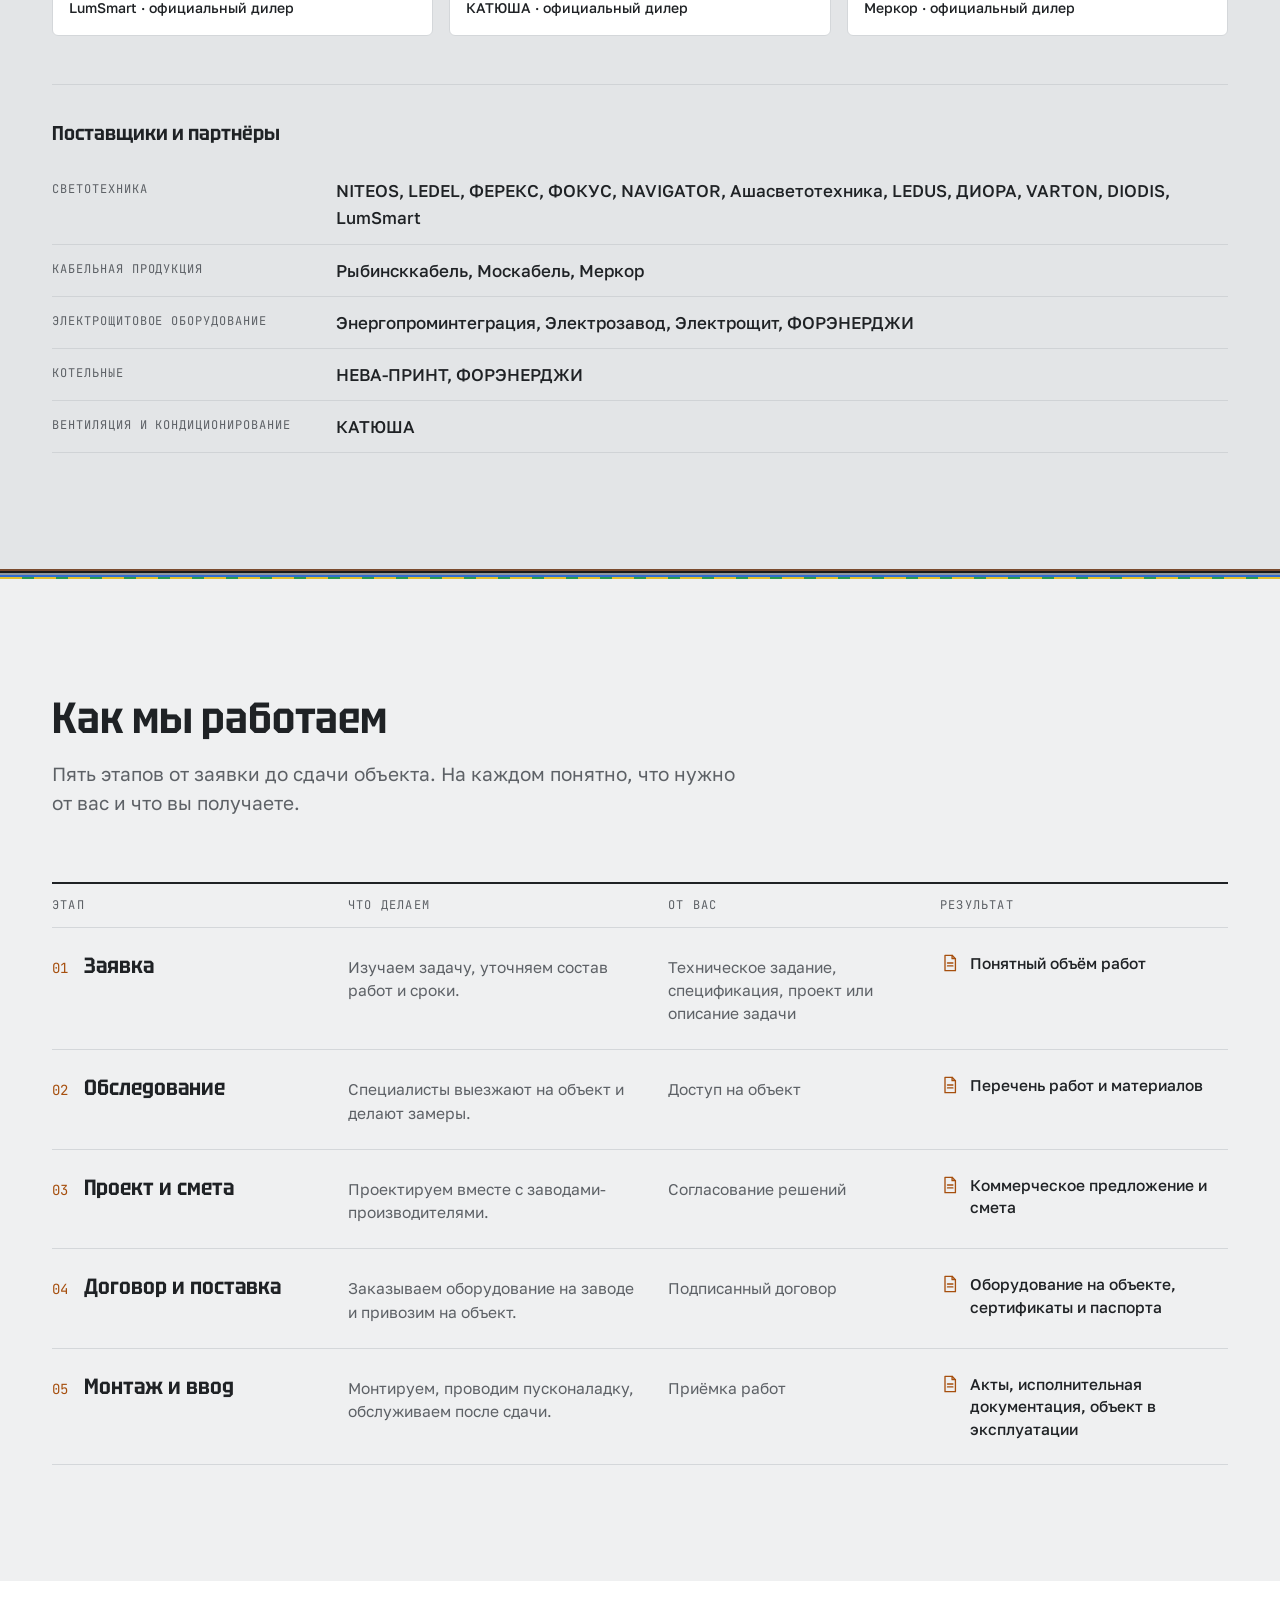
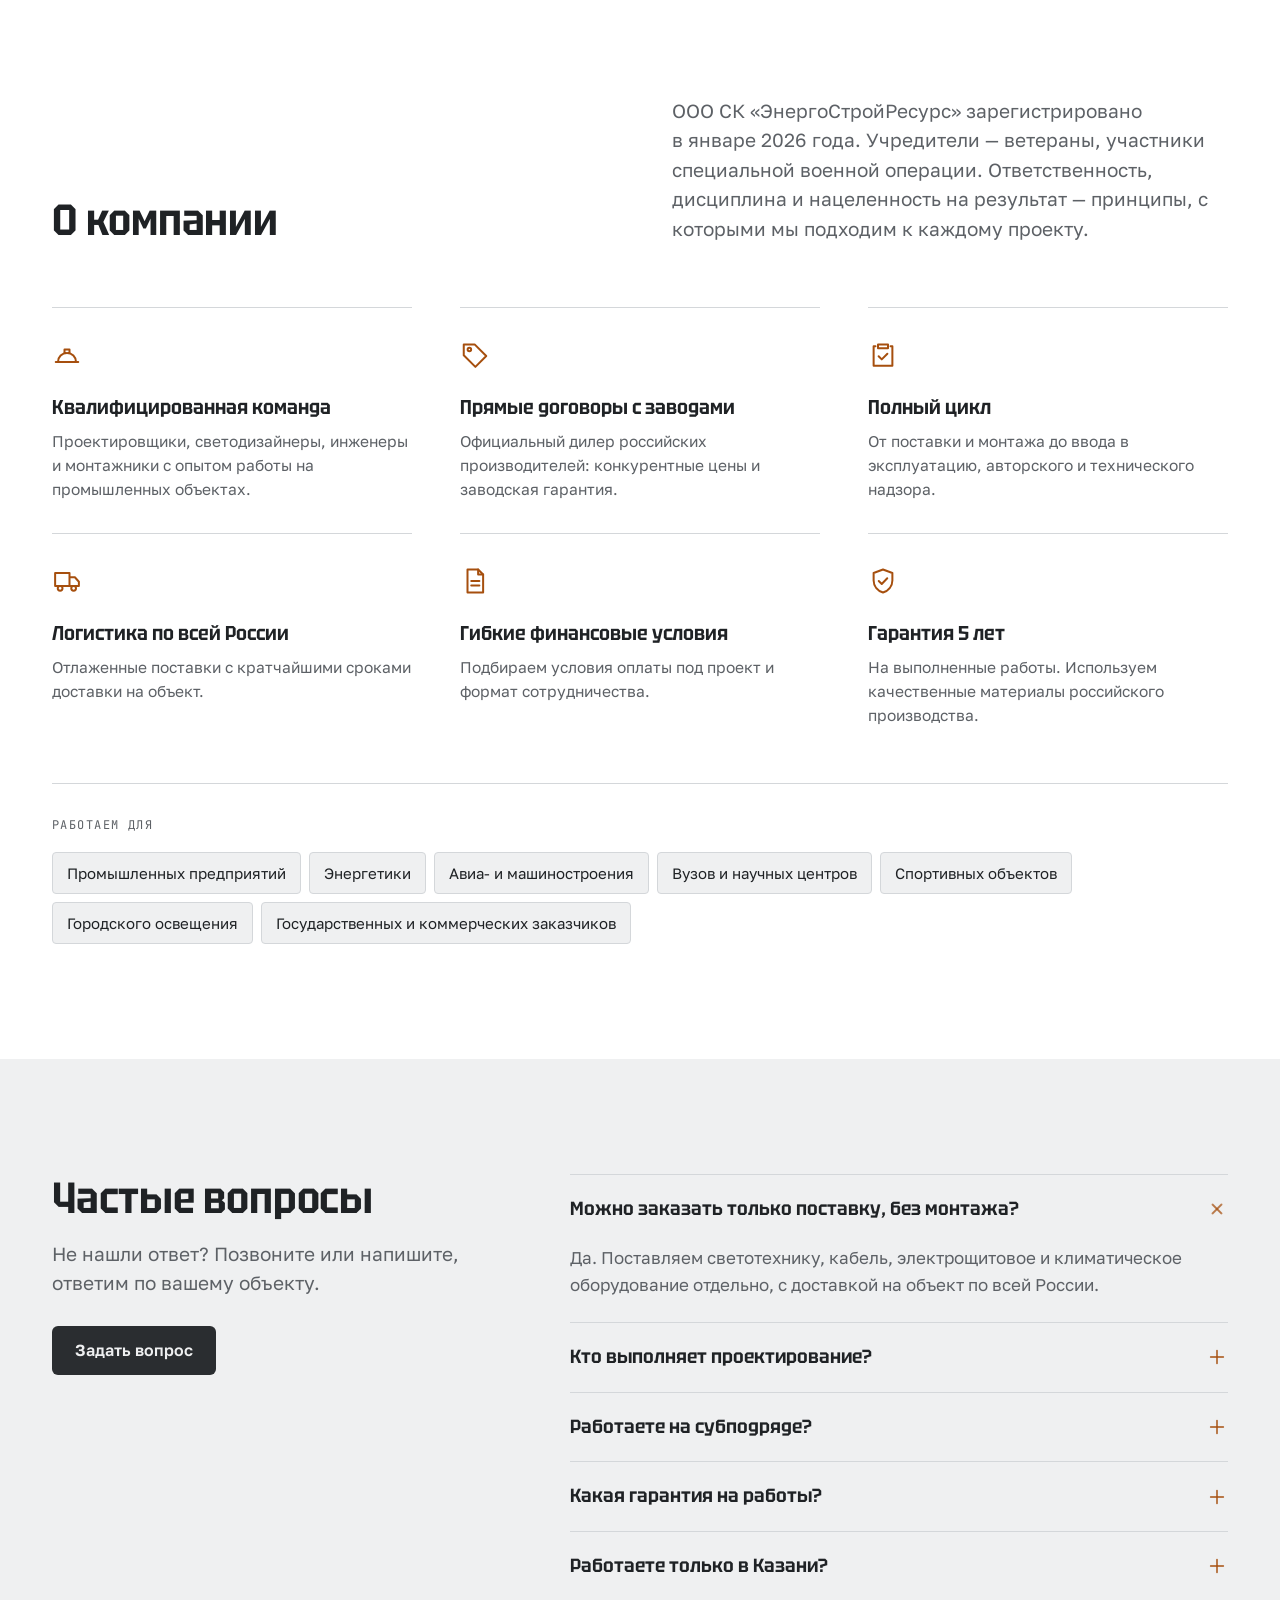
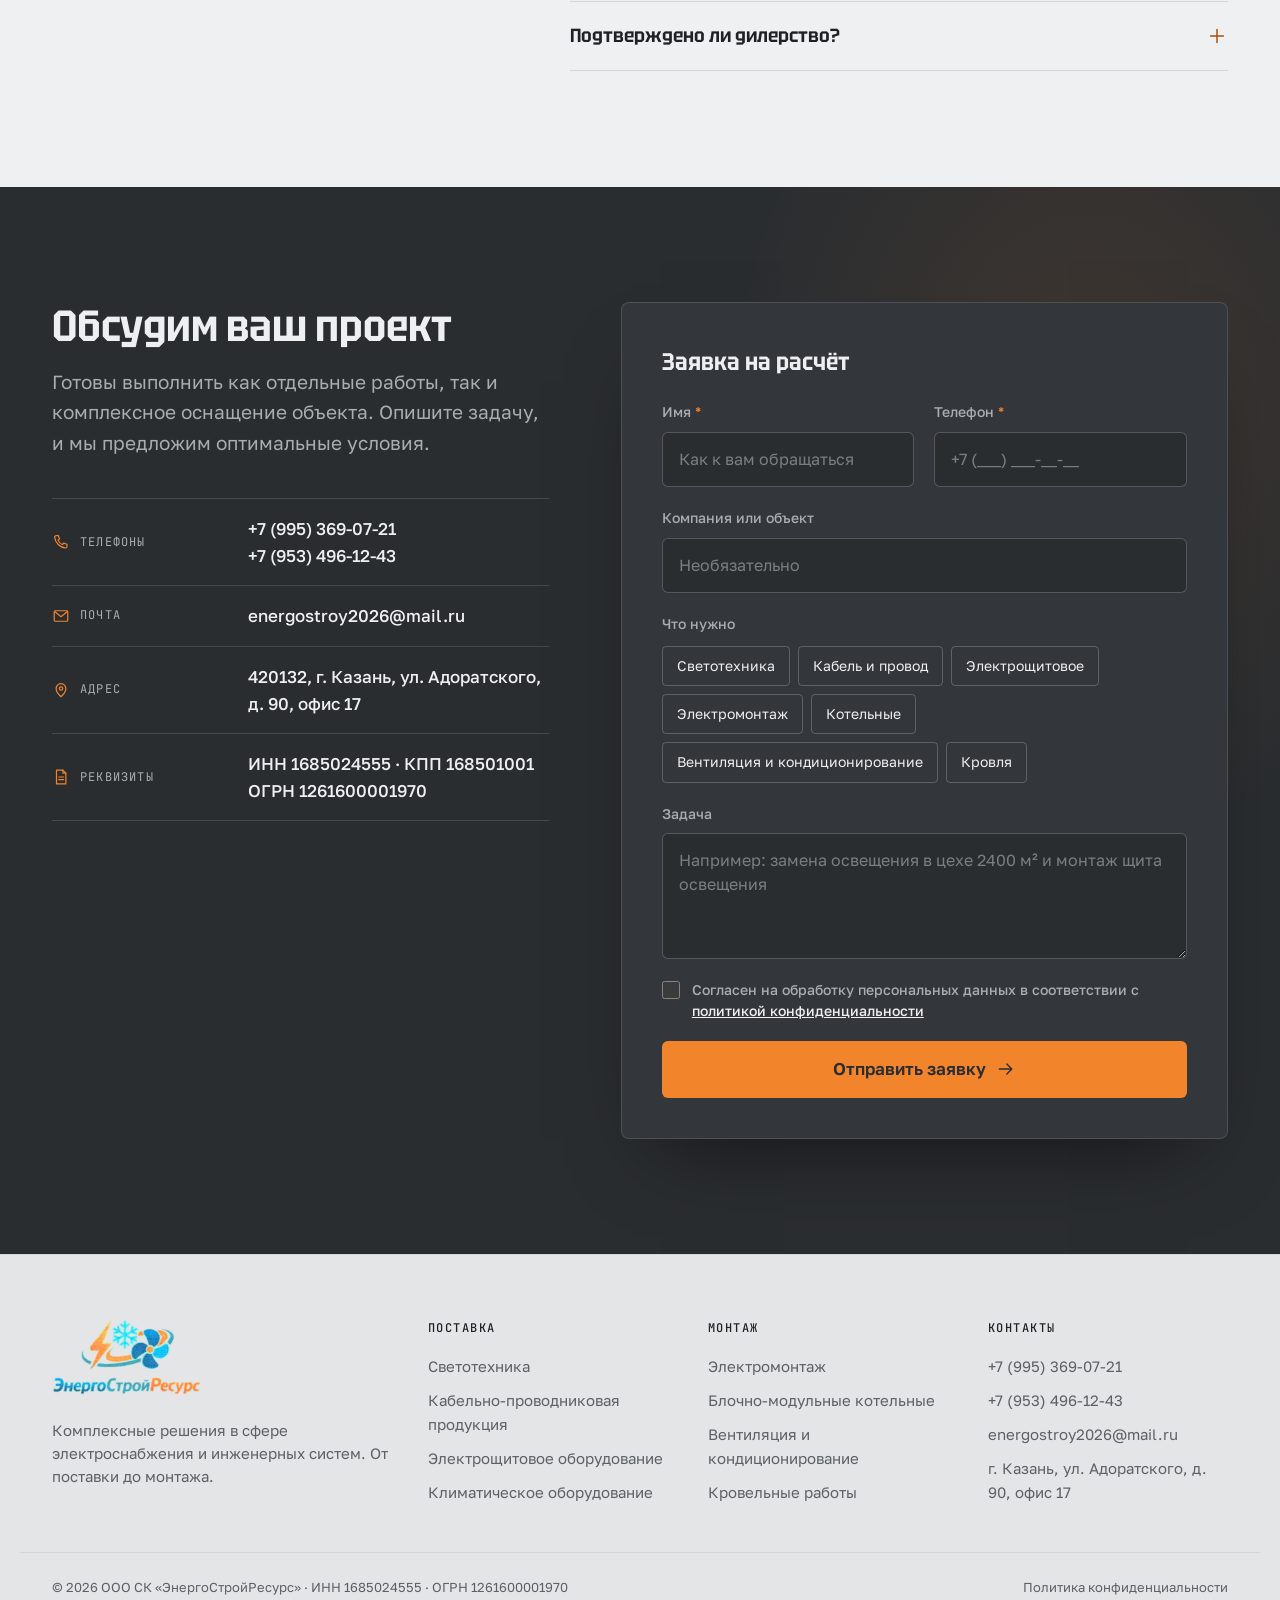
==== commit ca556288: "Fix main phone number, simplify dealer labels - Main phone is +7 (995) 369-07-21 everywhere (header," ====
--- a/index.html
+++ b/index.html
@@ -63,16 +63,16 @@
         <li><a class="nav__link" href="#request">Контакты</a></li>
       </ul>
       <div class="nav__mobile-extra">
-        <a class="nav__phone" href="tel:+79953680721">+7 (995) 368-07-21</a>
+        <a class="nav__phone" href="tel:+79953690721">+7 (995) 369-07-21</a>
         <a class="nav__phone" href="tel:+79534961243">+7 (953) 496-12-43</a>
         <a class="btn btn--primary" href="#request">Оставить заявку</a>
       </div>
     </nav>
 
     <div class="header__actions">
-      <a class="header__phone" href="tel:+79953680721">
+      <a class="header__phone" href="tel:+79953690721">
         <svg class="icon" aria-hidden="true"><use href="#i-phone"/></svg>
-        <span>+7 (995) 368-07-21</span>
+        <span>+7 (995) 369-07-21</span>
       </a>
       <a class="btn btn--primary btn--sm header__cta" href="#request">Оставить заявку</a>
       <button class="burger" type="button" aria-controls="site-nav" aria-expanded="false" aria-label="Открыть меню">
@@ -719,22 +719,22 @@
         <article class="dealer-card">
           <p class="dealer-card__name">NITEOS</p>
           <p class="dealer-card__cat">Светодиодные светильники</p>
-          <p class="dealer-card__doc">Официальный дилер · договор №&nbsp;1630 от&nbsp;28.01.2026 · до&nbsp;31.12.2028</p>
+          <p class="dealer-card__doc">Официальный дилер</p>
         </article>
         <a class="dealer-card dealer-card--cert" href="assets/img/certs/lumsmart.jpg" target="_blank" rel="noopener">
           <p class="dealer-card__name">LumSmart</p>
           <p class="dealer-card__cat">Светотехническая продукция ТМ LUMSMART и LS</p>
-          <p class="dealer-card__doc">Официальный дилер · сертификат №&nbsp;26-02-С34 · до&nbsp;31.12.2026</p>
+          <p class="dealer-card__doc">Официальный дилер</p>
         </a>
         <a class="dealer-card dealer-card--cert" href="assets/img/certs/katusha.jpg" target="_blank" rel="noopener">
           <p class="dealer-card__name">КАТЮША</p>
           <p class="dealer-card__cat">Продажа, установка и обслуживание климатического оборудования</p>
-          <p class="dealer-card__doc">Официальный дилер · до&nbsp;31.12.2026</p>
+          <p class="dealer-card__doc">Официальный дилер</p>
         </a>
         <a class="dealer-card dealer-card--cert" href="assets/img/certs/merkor.jpg" target="_blank" rel="noopener">
           <p class="dealer-card__name">Меркор</p>
           <p class="dealer-card__cat">Кабель, кабеленесущие системы, огнестойкие кабельные линии</p>
-          <p class="dealer-card__doc">Официальный дистрибьютор · до&nbsp;31.12.2026</p>
+          <p class="dealer-card__doc">Официальный дилер</p>
         </a>
         <article class="dealer-card">
           <p class="dealer-card__name">НЕВА-ПРИНТ</p>
@@ -758,8 +758,8 @@
           <span>КАТЮША · официальный дилер</span>
         </a>
         <a class="cert" href="assets/img/certs/merkor.jpg" target="_blank" rel="noopener">
-          <img src="assets/img/certs/merkor.jpg" alt="Сертификат официального дистрибьютора Меркор" loading="lazy">
-          <span>Меркор · официальный дистрибьютор</span>
+          <img src="assets/img/certs/merkor.jpg" alt="Сертификат официального дилера Меркор" loading="lazy">
+          <span>Меркор · официальный дилер</span>
         </a>
       </div>
 
@@ -907,7 +907,7 @@
         </details>
         <details class="qa">
           <summary>Подтверждено ли дилерство?<svg class="icon" aria-hidden="true"><use href="#i-plus"/></svg></summary>
-          <p>Да. У нас есть дилерские сертификаты NITEOS, LumSmart, КАТЮША и сертификат официального дистрибьютора Меркор. Копии документов предоставим по запросу.</p>
+          <p>Да. У нас есть дилерские сертификаты NITEOS, LumSmart, КАТЮША и Меркор. Копии документов предоставим по запросу.</p>
         </details>
       </div>
     </div>
@@ -923,7 +923,7 @@
         <dl class="contacts">
           <div class="contacts__row">
             <dt><svg class="icon" aria-hidden="true"><use href="#i-phone"/></svg>Телефоны</dt>
-            <dd><a href="tel:+79953680721">+7 (995) 368-07-21</a><br><a href="tel:+79534961243">+7 (953) 496-12-43</a></dd>
+            <dd><a href="tel:+79953690721">+7 (995) 369-07-21</a><br><a href="tel:+79534961243">+7 (953) 496-12-43</a></dd>
           </div>
           <div class="contacts__row">
             <dt><svg class="icon" aria-hidden="true"><use href="#i-mail"/></svg>Почта</dt>
@@ -1005,7 +1005,7 @@
         <div class="form-done" hidden>
           <svg class="icon form-done__icon" aria-hidden="true"><use href="#i-check"/></svg>
           <h3 class="form__title" tabindex="-1">Заявка отправлена</h3>
-          <p>Мы свяжемся с вами в рабочее время. Если вопрос срочный, позвоните: <a href="tel:+79953680721">+7 (995) 368-07-21</a>.</p>
+          <p>Мы свяжемся с вами в рабочее время. Если вопрос срочный, позвоните: <a href="tel:+79953690721">+7 (995) 369-07-21</a>.</p>
           <button class="btn btn--ghost" type="button" data-form-reset>Отправить ещё одну заявку</button>
         </div>
       </div>
@@ -1035,7 +1035,7 @@
     </nav>
     <div class="footer__col">
       <h3>Контакты</h3>
-      <a href="tel:+79953680721">+7 (995) 368-07-21</a>
+      <a href="tel:+79953690721">+7 (995) 369-07-21</a>
       <a href="tel:+79534961243">+7 (953) 496-12-43</a>
       <a href="mailto:energostroy2026@mail.ru">energostroy2026@mail.ru</a>
       <span>г. Казань, ул. Адоратского, д. 90, офис 17</span>
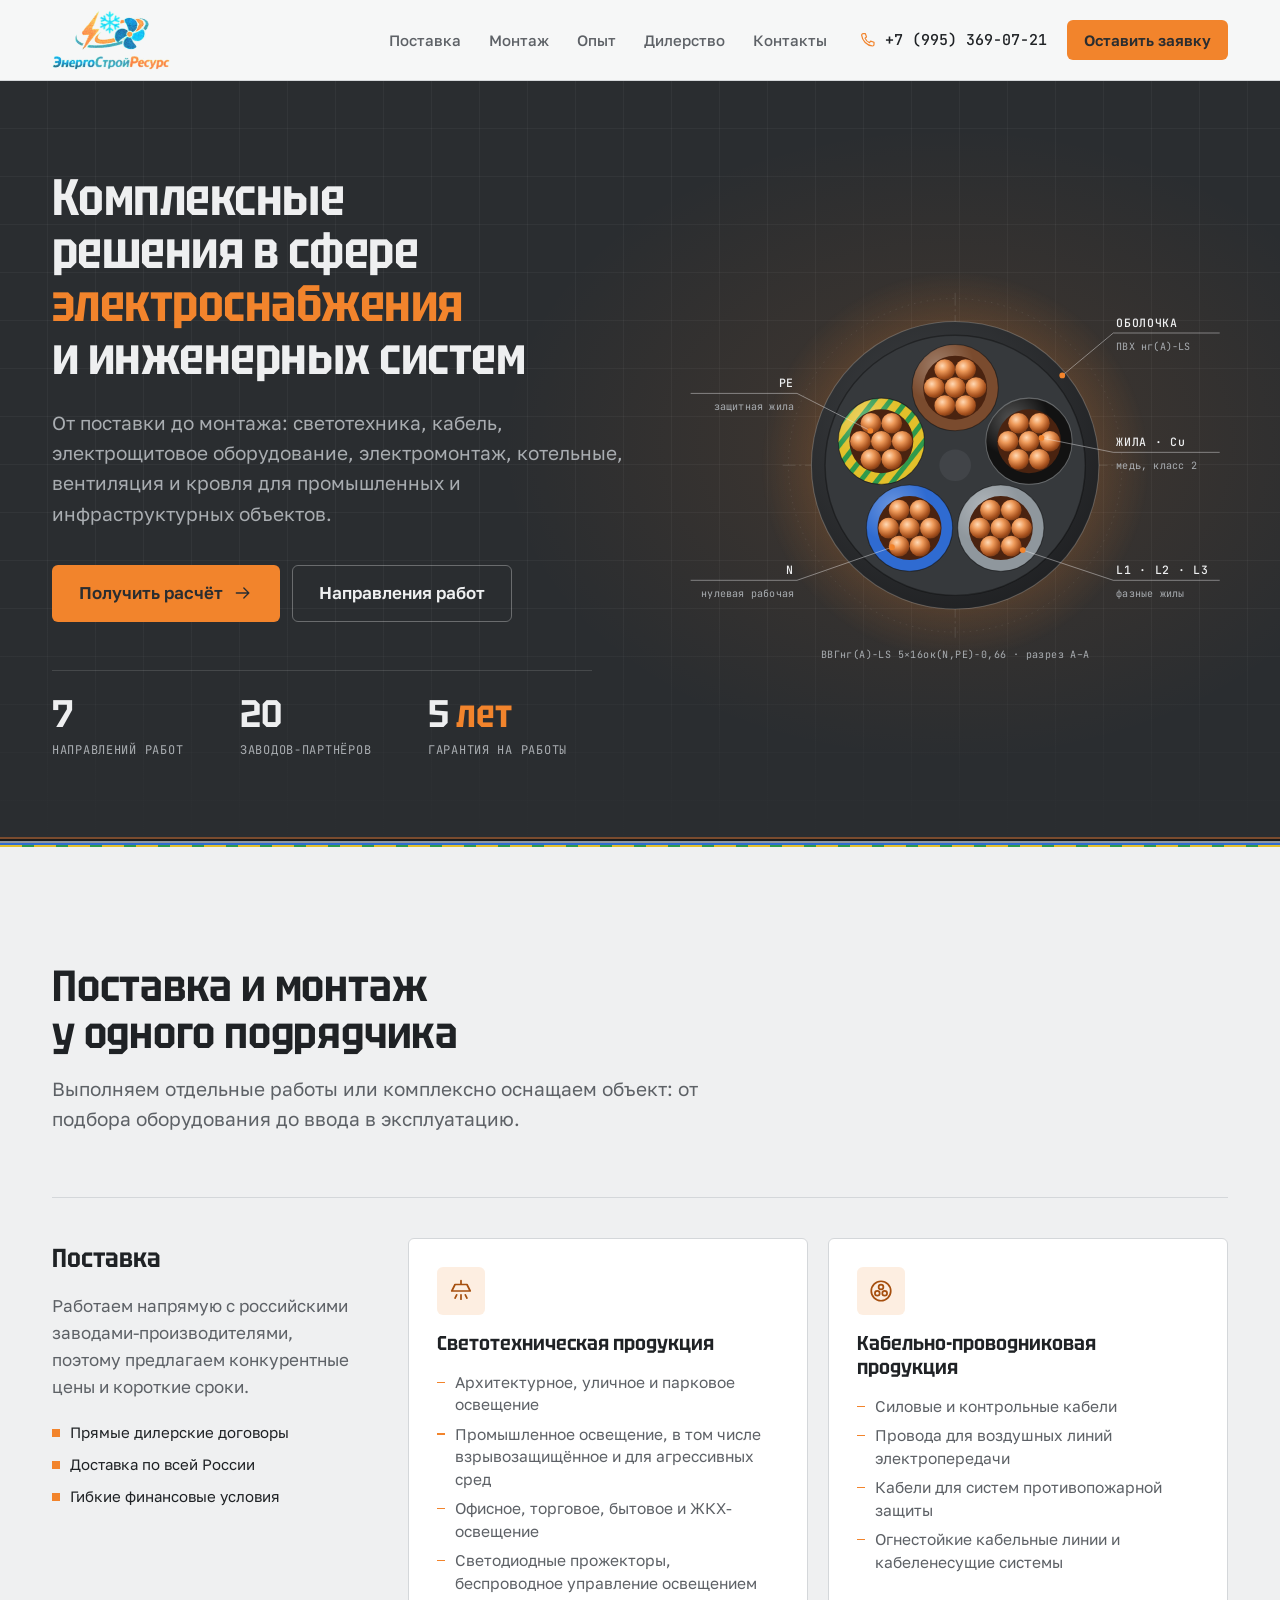
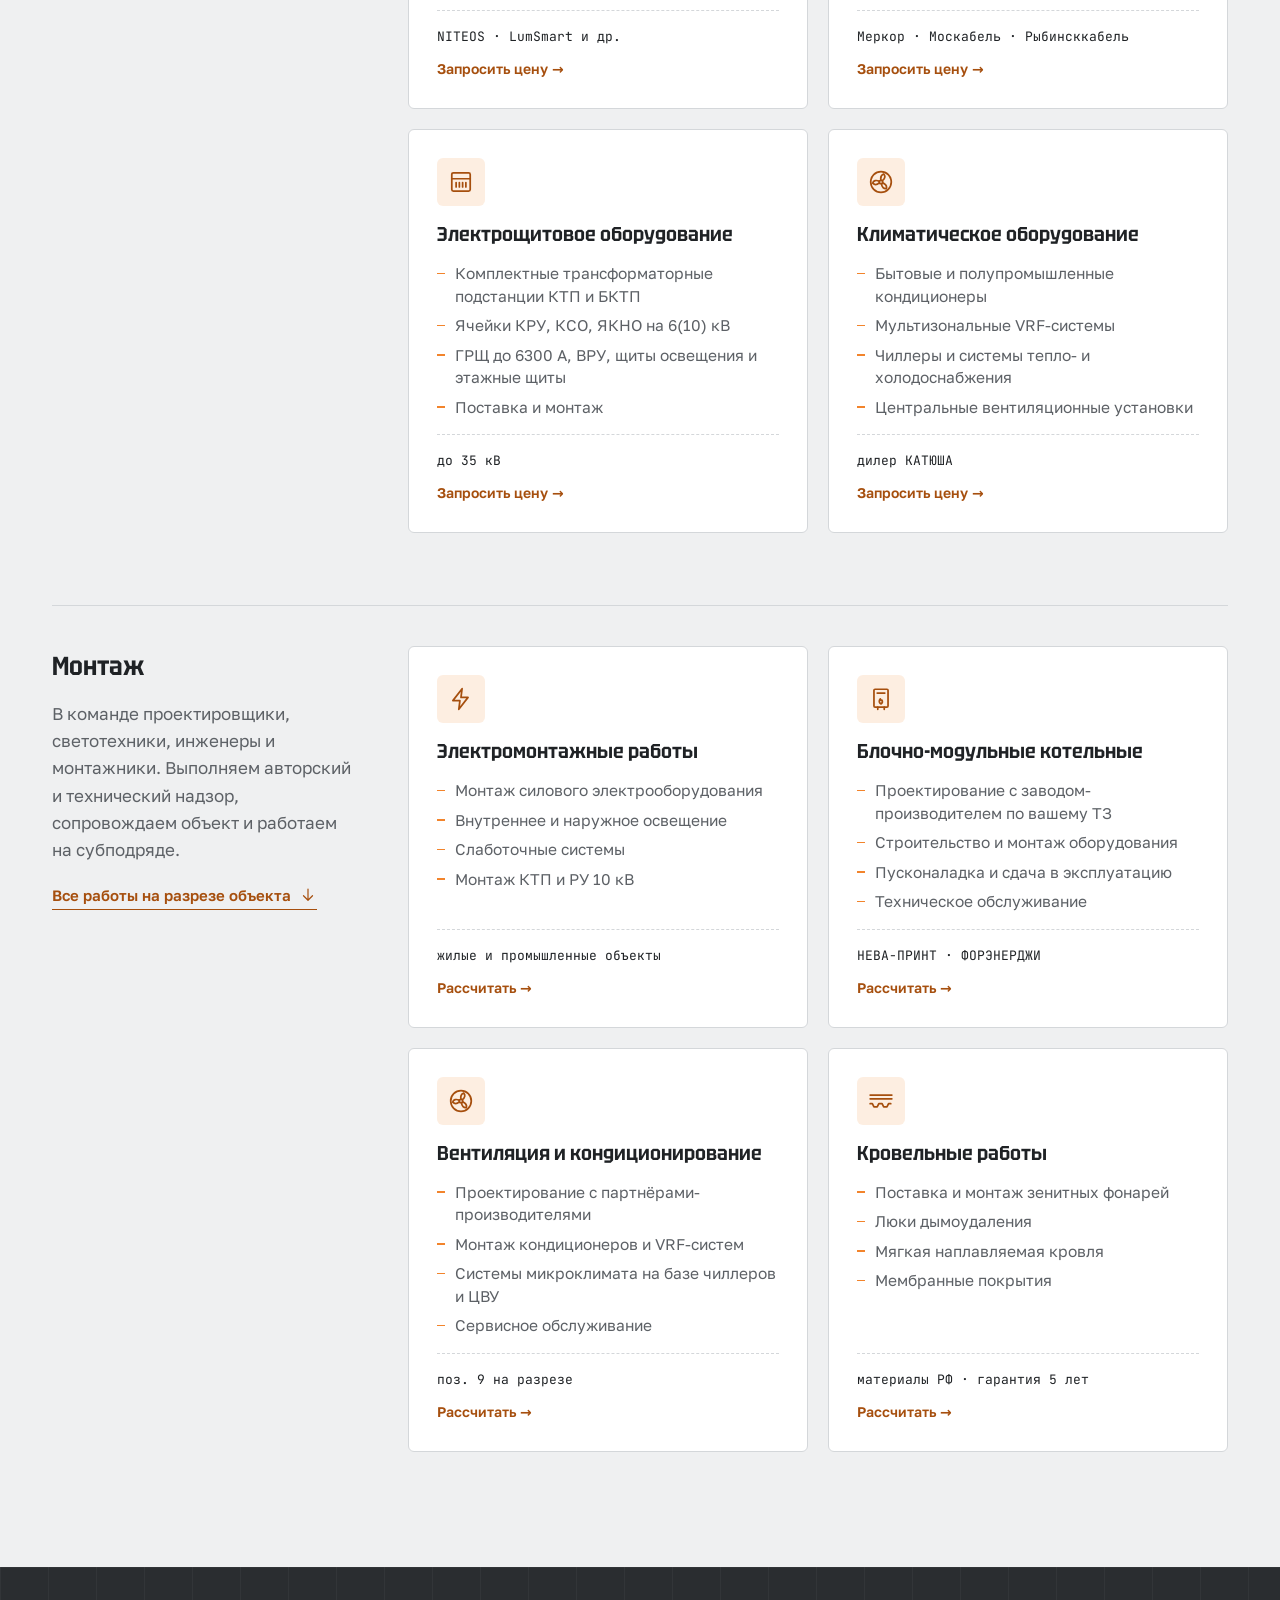
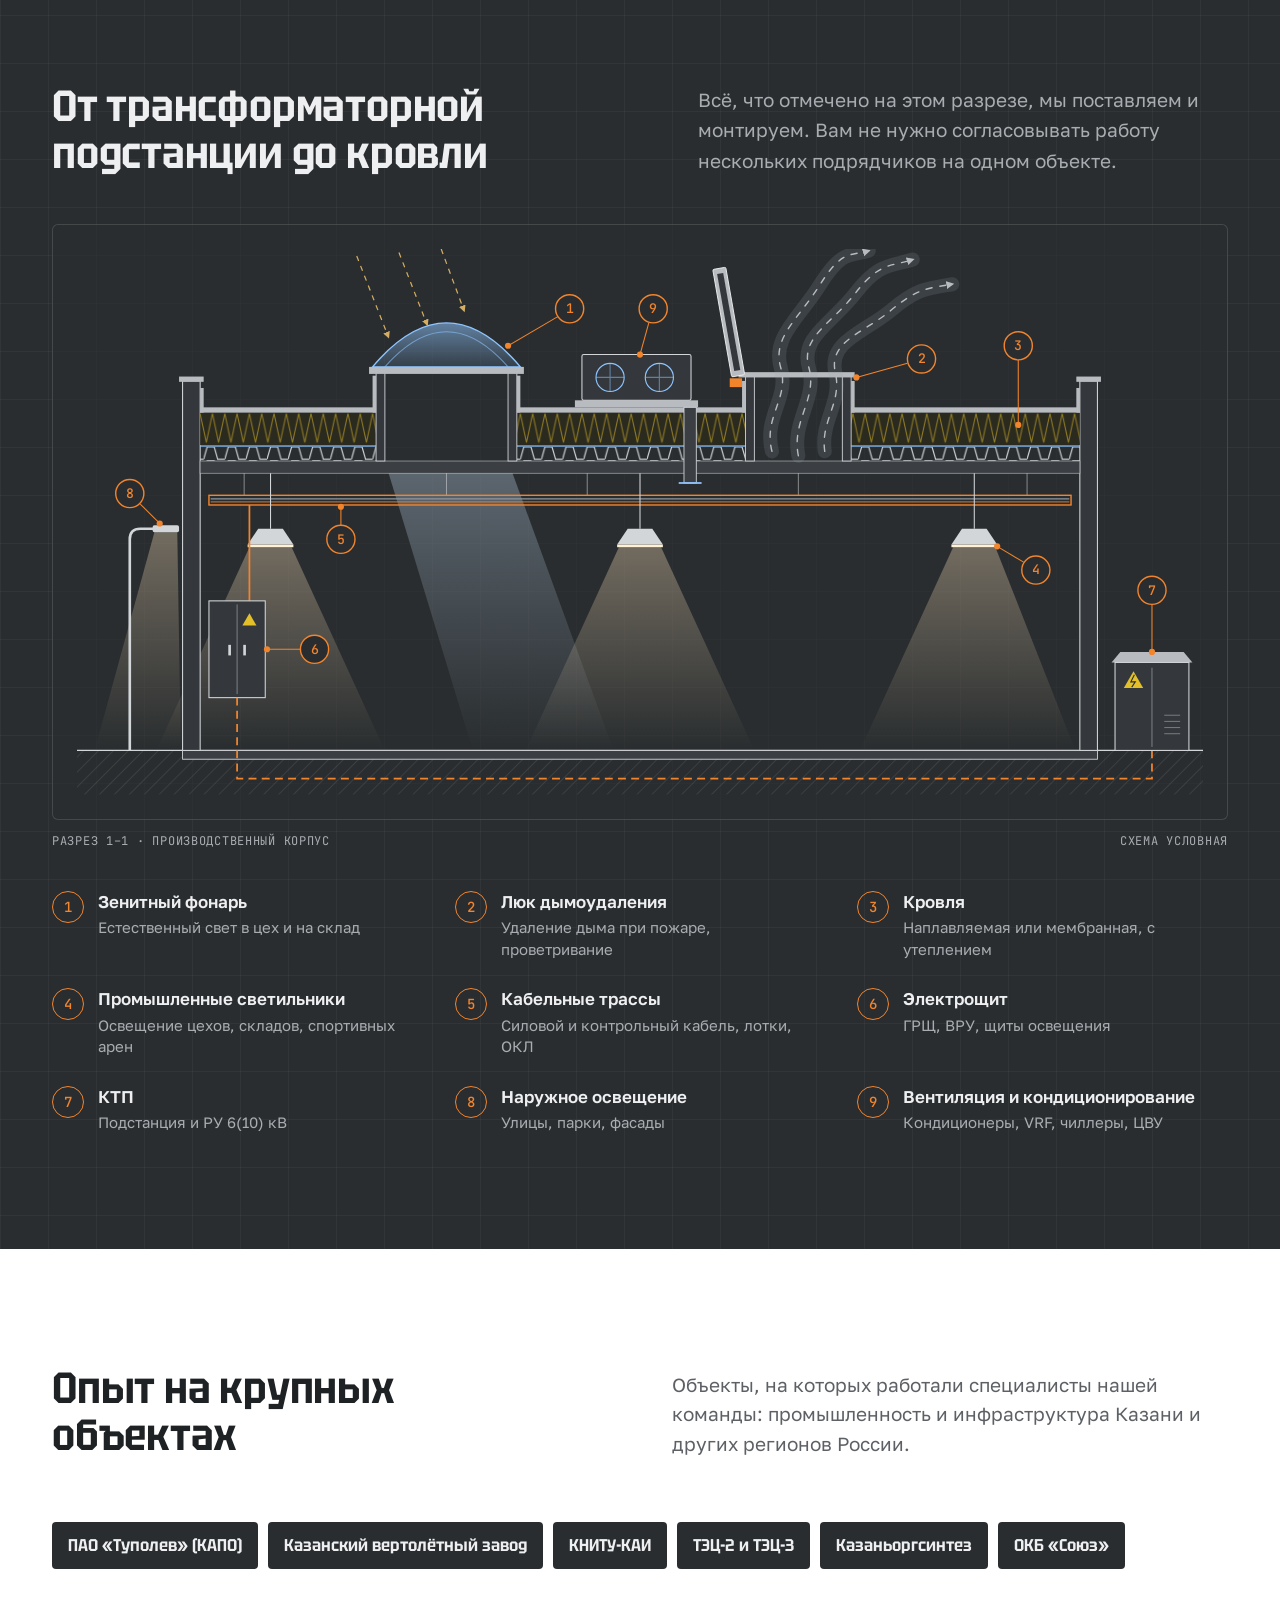
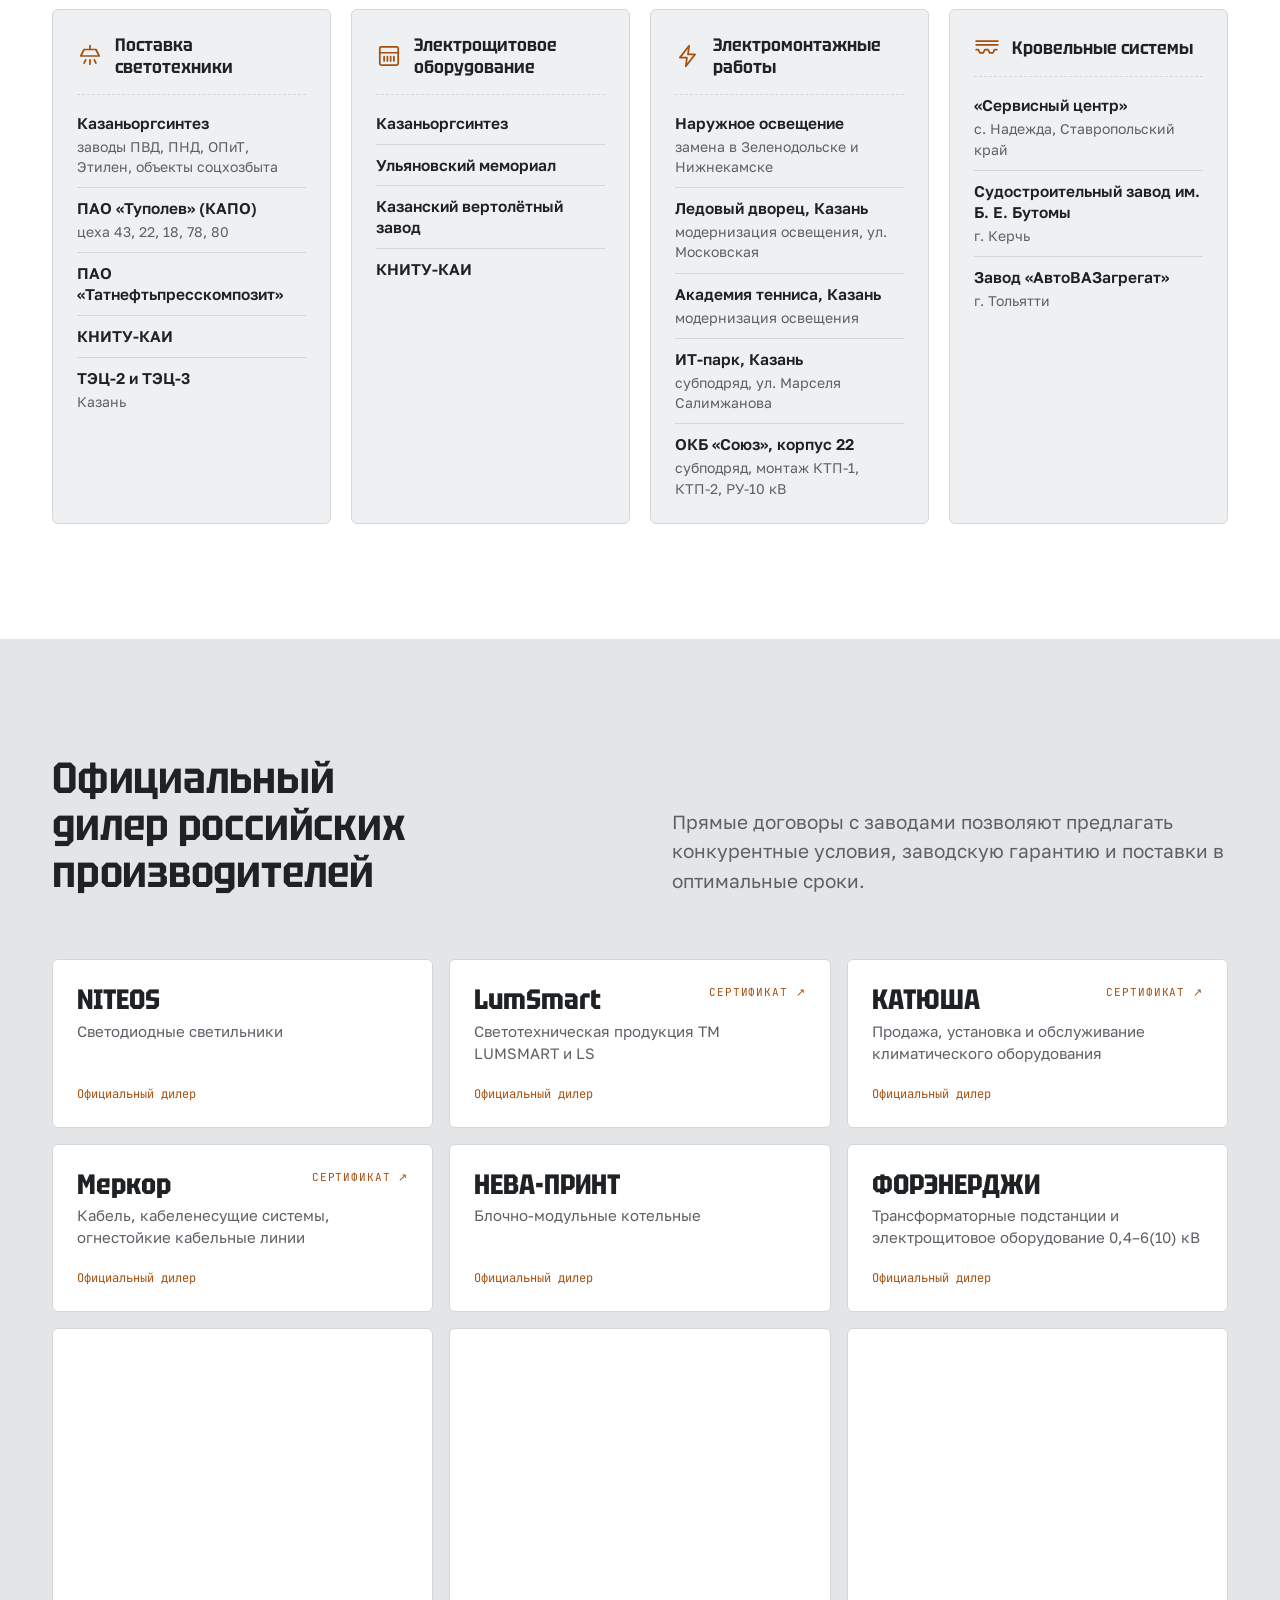
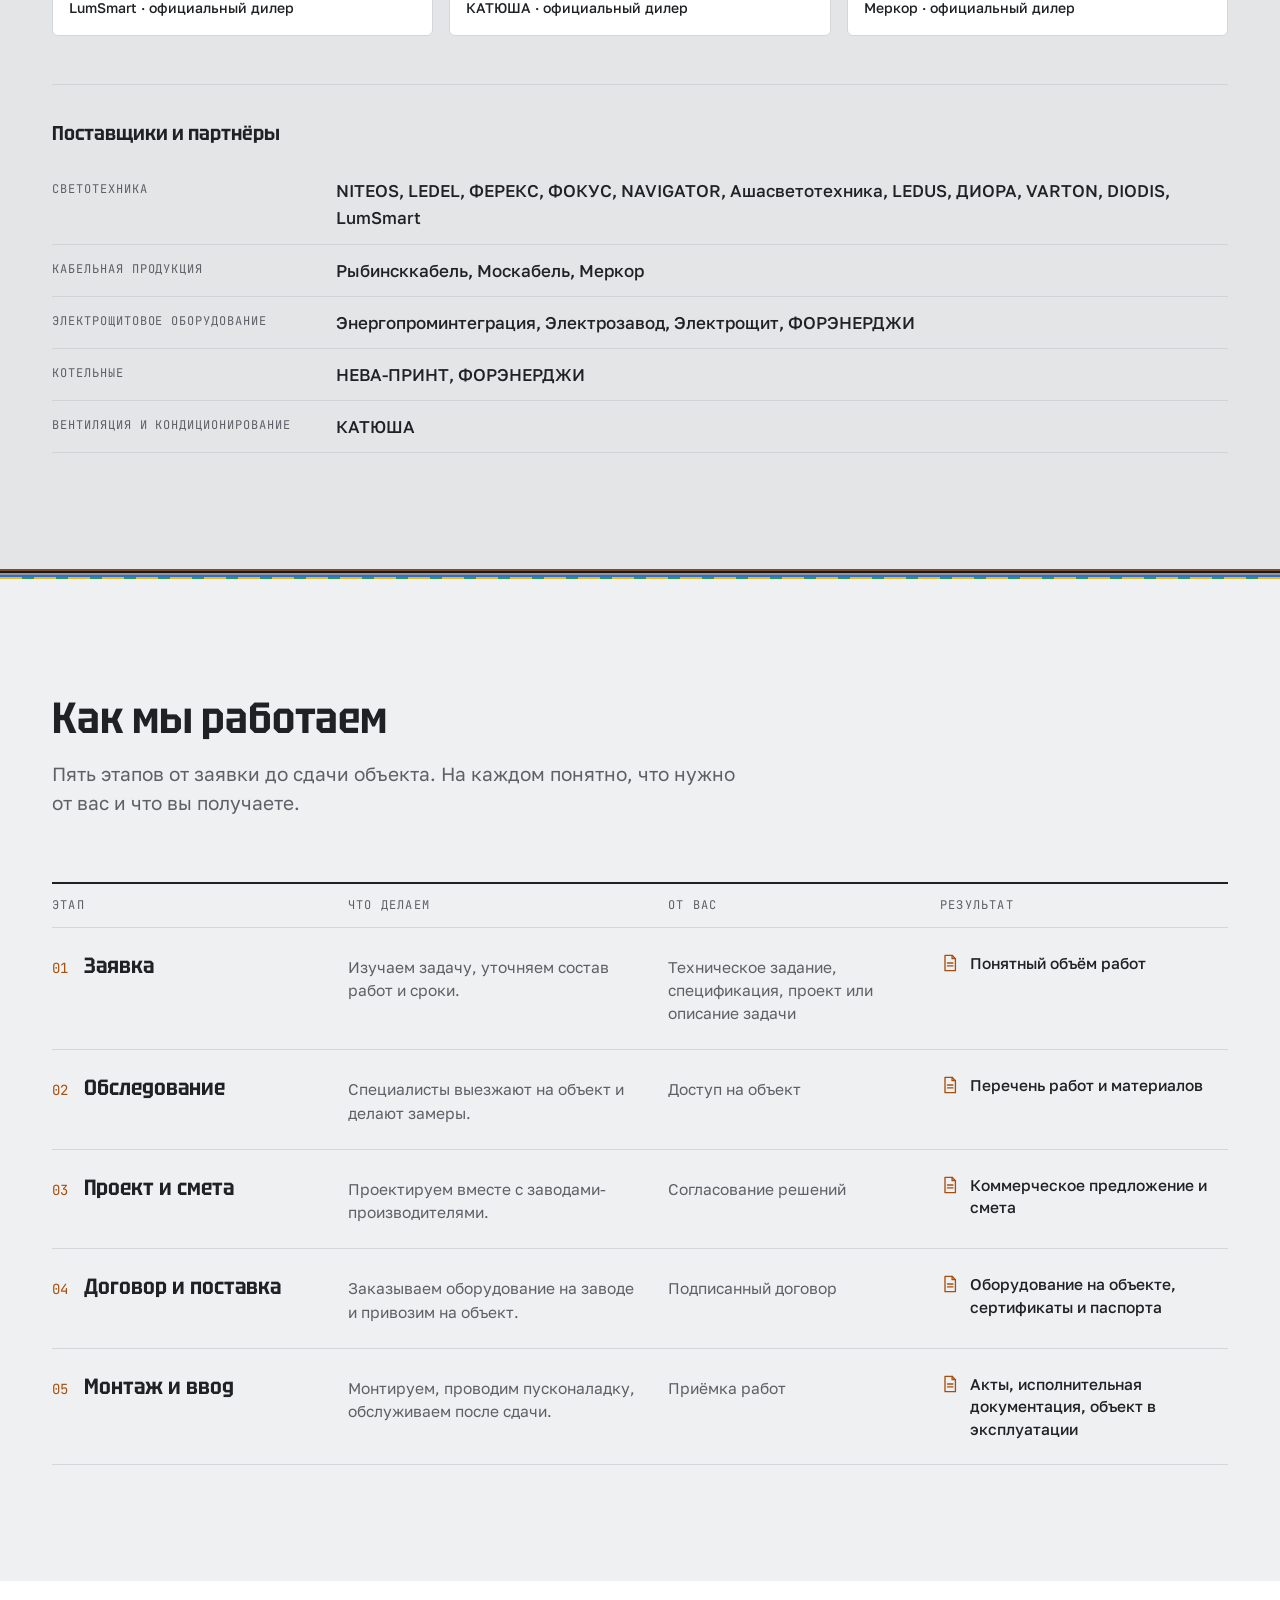
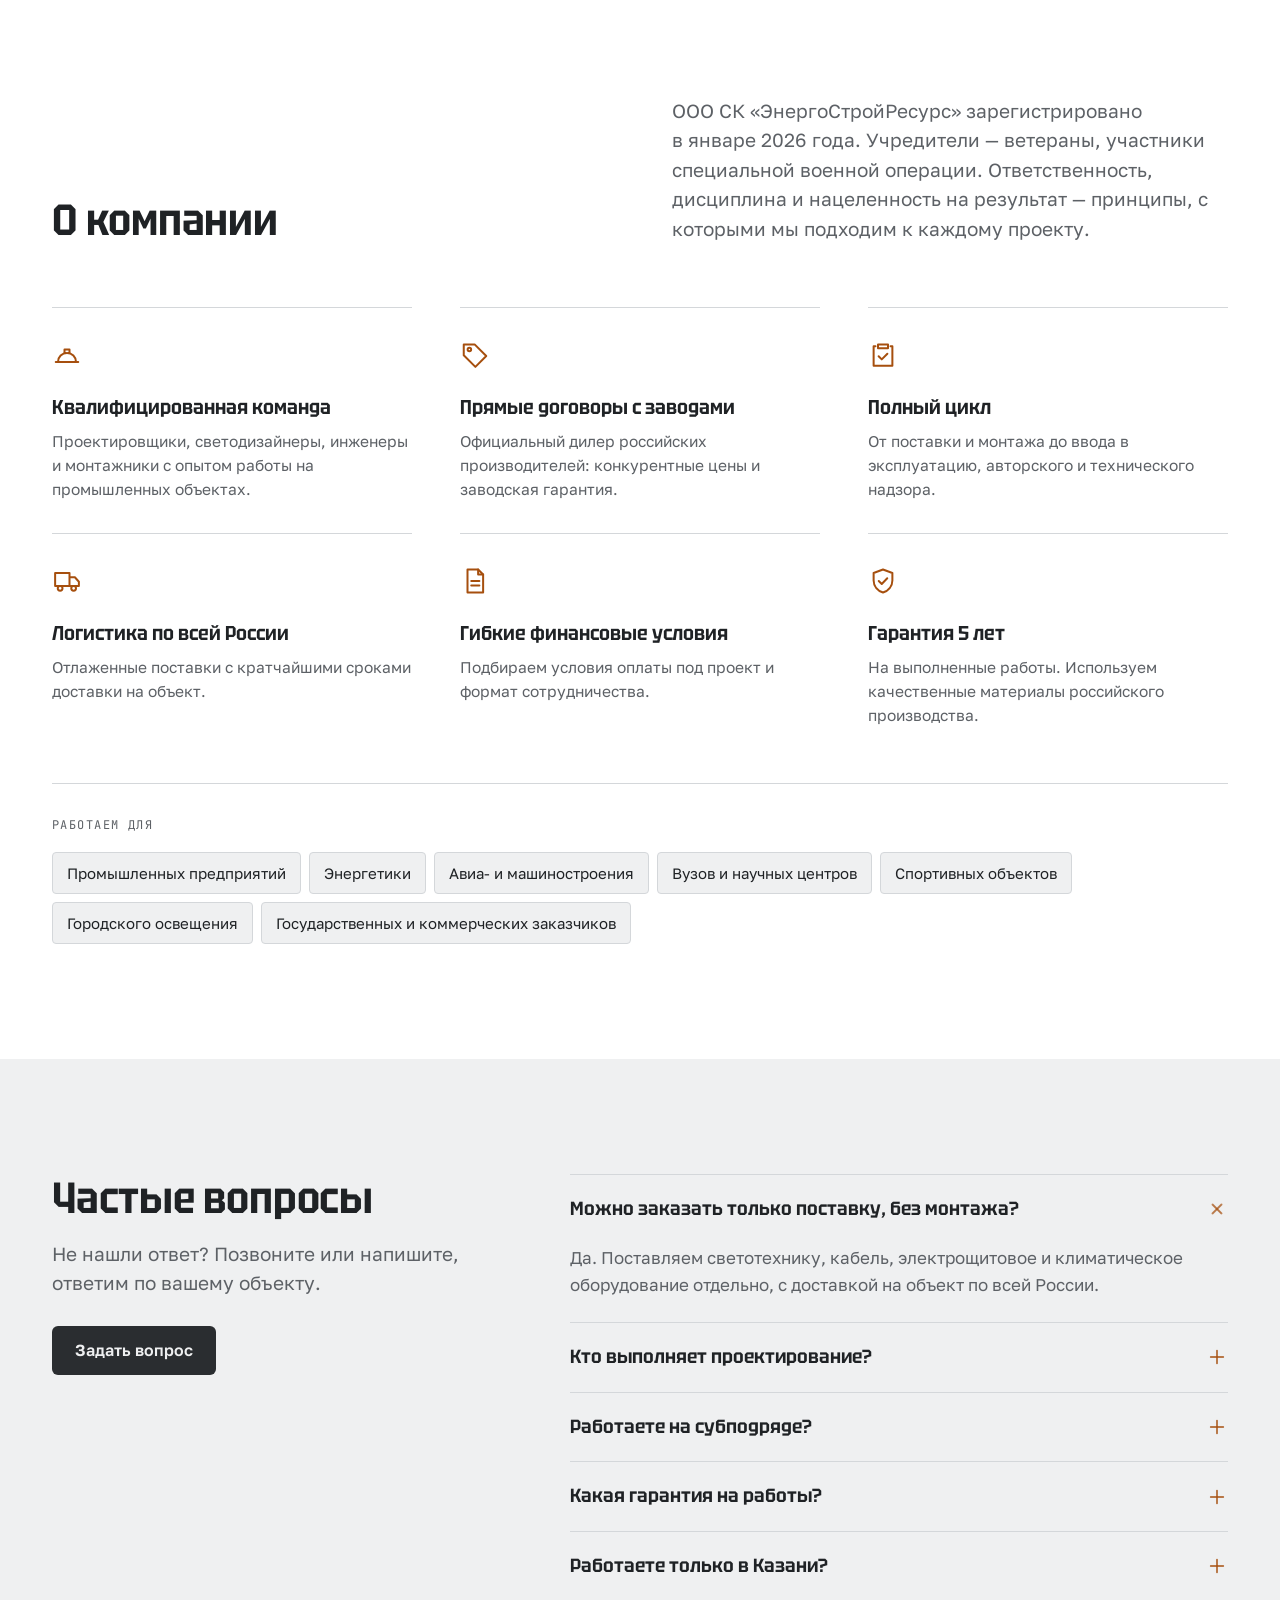
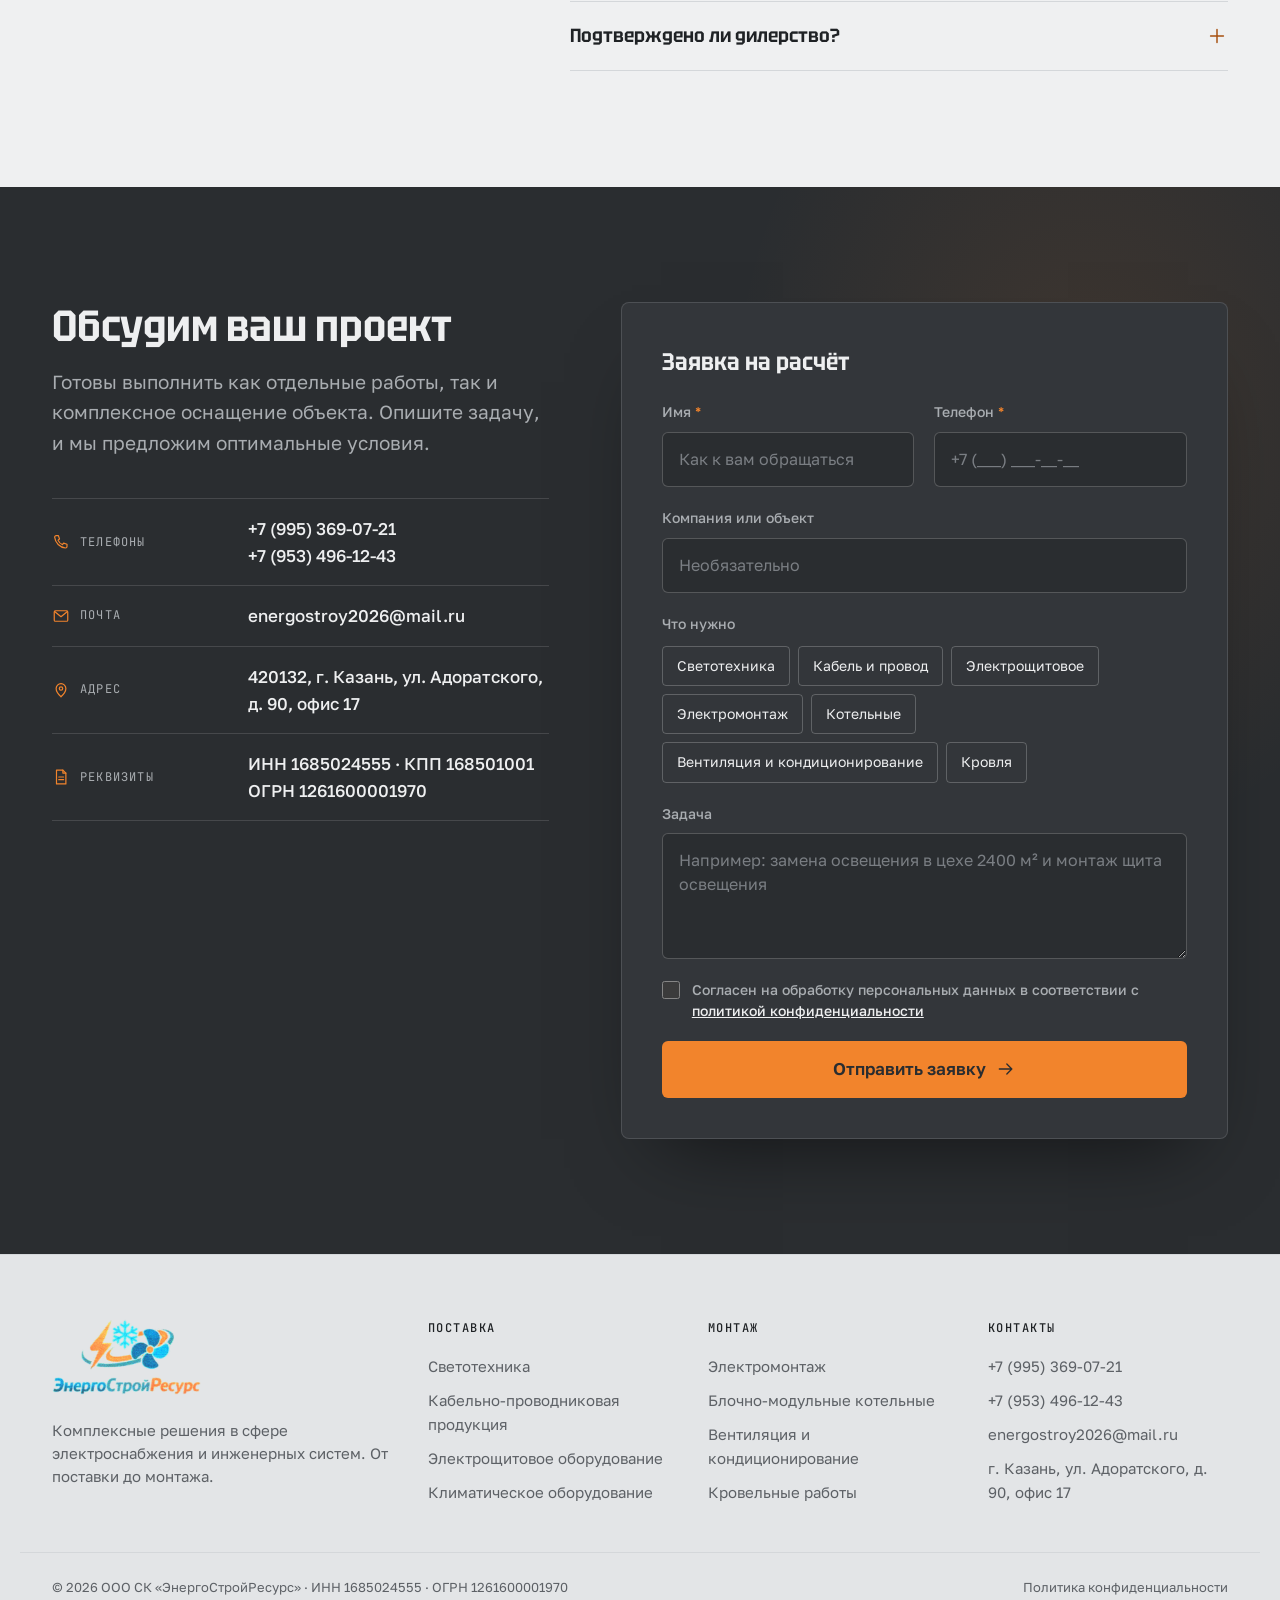
==== commit eed87b8d: "Harden site security following the security-audit methodology Browser side: - Content-Security-Polic" ====
--- a/index.html
+++ b/index.html
@@ -11,9 +11,9 @@
   <meta property="og:description" content="От поставки до монтажа: светотехника, кабель, электрощитовое оборудование, электромонтаж, котельные, вентиляция и кровля. Казань.">
   <meta property="og:locale" content="ru_RU">
   <link rel="icon" href="assets/img/favicon.png" type="image/png">
-  <link rel="preconnect" href="https://fonts.googleapis.com">
-  <link rel="preconnect" href="https://fonts.gstatic.com" crossorigin>
-  <link rel="stylesheet" href="https://fonts.googleapis.com/css2?family=Tektur:wdth,wght@75..100,400..800&family=Golos+Text:wght@400..700&family=JetBrains+Mono:wght@400;500&display=swap">
+  <meta http-equiv="Content-Security-Policy" content="default-src 'self'; script-src 'self'; style-src 'self'; img-src 'self' data:; font-src 'self'; connect-src 'self'; form-action 'self'; base-uri 'self'; object-src 'none'; frame-src 'none'; worker-src 'none'; manifest-src 'self'; upgrade-insecure-requests">
+  <meta name="referrer" content="strict-origin-when-cross-origin">
+  <link rel="stylesheet" href="assets/css/fonts.css">
   <link rel="stylesheet" href="assets/css/style.css">
 </head>
 <body>
@@ -208,10 +208,10 @@
           <text class="cable__caption" x="380" y="548" text-anchor="middle">ВВГнг(А)-LS 5×16ок(N,PE)-0,66 · разрез А–А</text>
         </svg>
         <figcaption class="hero__legend">
-          <span><i style="--c:#7A4B2E"></i>L1</span>
-          <span><i style="--c:#121212"></i>L2</span>
-          <span><i style="--c:#8F979D"></i>L3</span>
-          <span><i style="--c:#2F6BD1"></i>N</span>
+          <span><i class="l1"></i>L1</span>
+          <span><i class="l2"></i>L2</span>
+          <span><i class="l3"></i>L3</span>
+          <span><i class="n"></i>N</span>
           <span><i class="pe"></i>PE</span>
           <span class="hero__legend-mark">ВВГнг(А)-LS 5×16 · 0,66 кВ</span>
         </figcaption>
@@ -721,17 +721,17 @@
           <p class="dealer-card__cat">Светодиодные светильники</p>
           <p class="dealer-card__doc">Официальный дилер</p>
         </article>
-        <a class="dealer-card dealer-card--cert" href="assets/img/certs/lumsmart.jpg" target="_blank" rel="noopener">
+        <a class="dealer-card dealer-card--cert" href="assets/img/certs/lumsmart.jpg" target="_blank" rel="noopener noreferrer">
           <p class="dealer-card__name">LumSmart</p>
           <p class="dealer-card__cat">Светотехническая продукция ТМ LUMSMART и LS</p>
           <p class="dealer-card__doc">Официальный дилер</p>
         </a>
-        <a class="dealer-card dealer-card--cert" href="assets/img/certs/katusha.jpg" target="_blank" rel="noopener">
+        <a class="dealer-card dealer-card--cert" href="assets/img/certs/katusha.jpg" target="_blank" rel="noopener noreferrer">
           <p class="dealer-card__name">КАТЮША</p>
           <p class="dealer-card__cat">Продажа, установка и обслуживание климатического оборудования</p>
           <p class="dealer-card__doc">Официальный дилер</p>
         </a>
-        <a class="dealer-card dealer-card--cert" href="assets/img/certs/merkor.jpg" target="_blank" rel="noopener">
+        <a class="dealer-card dealer-card--cert" href="assets/img/certs/merkor.jpg" target="_blank" rel="noopener noreferrer">
           <p class="dealer-card__name">Меркор</p>
           <p class="dealer-card__cat">Кабель, кабеленесущие системы, огнестойкие кабельные линии</p>
           <p class="dealer-card__doc">Официальный дилер</p>
@@ -749,15 +749,15 @@
       </div>
 
       <div class="certs">
-        <a class="cert" href="assets/img/certs/lumsmart.jpg" target="_blank" rel="noopener">
+        <a class="cert" href="assets/img/certs/lumsmart.jpg" target="_blank" rel="noopener noreferrer">
           <img src="assets/img/certs/lumsmart.jpg" alt="Сертификат официального дилера LumSmart" loading="lazy" width="1100" height="779">
           <span>LumSmart · официальный дилер</span>
         </a>
-        <a class="cert" href="assets/img/certs/katusha.jpg" target="_blank" rel="noopener">
+        <a class="cert" href="assets/img/certs/katusha.jpg" target="_blank" rel="noopener noreferrer">
           <img src="assets/img/certs/katusha.jpg" alt="Сертификат дилера КАТЮША" loading="lazy" width="778" height="1100">
           <span>КАТЮША · официальный дилер</span>
         </a>
-        <a class="cert" href="assets/img/certs/merkor.jpg" target="_blank" rel="noopener">
+        <a class="cert" href="assets/img/certs/merkor.jpg" target="_blank" rel="noopener noreferrer">
           <img src="assets/img/certs/merkor.jpg" alt="Сертификат официального дилера Меркор" loading="lazy">
           <span>Меркор · официальный дилер</span>
         </a>
@@ -984,12 +984,13 @@
           <div class="hp" aria-hidden="true">
             <label for="f-website">Сайт</label>
             <input id="f-website" name="website" type="text" tabindex="-1" autocomplete="off">
+            <input id="f-ts" name="ts" type="hidden" value="">
           </div>
 
           <div class="field field--check">
             <label class="check">
               <input id="f-consent" name="consent" type="checkbox" value="1" required>
-              <span>Согласен на обработку персональных данных в соответствии с <a href="privacy.html" target="_blank" rel="noopener">политикой конфиденциальности</a></span>
+              <span>Согласен на обработку персональных данных в соответствии с <a href="privacy.html" target="_blank" rel="noopener noreferrer">политикой конфиденциальности</a></span>
             </label>
             <p class="field__error" id="f-consent-error" aria-live="polite"></p>
           </div>
--- a/assets/css/fonts.css
+++ b/assets/css/fonts.css
@@ -0,0 +1,133 @@
+/* Шрифты размещены на сайте (Tektur, Golos Text, JetBrains Mono — SIL Open Font License). Подмножества: кириллица и латиница. */
+@font-face {
+  font-family: 'Golos Text';
+  font-style: normal;
+  font-weight: 400 700;
+  font-display: swap;
+  src: url(../fonts/golos-text-400-700-cyrillic-ext.woff2) format('woff2');
+  unicode-range: U+0460-052F, U+1C80-1C8A, U+20B4, U+2DE0-2DFF, U+A640-A69F, U+FE2E-FE2F;
+}
+@font-face {
+  font-family: 'Golos Text';
+  font-style: normal;
+  font-weight: 400 700;
+  font-display: swap;
+  src: url(../fonts/golos-text-400-700-cyrillic.woff2) format('woff2');
+  unicode-range: U+0301, U+0400-045F, U+0490-0491, U+04B0-04B1, U+2116;
+}
+@font-face {
+  font-family: 'Golos Text';
+  font-style: normal;
+  font-weight: 400 700;
+  font-display: swap;
+  src: url(../fonts/golos-text-400-700-latin-ext.woff2) format('woff2');
+  unicode-range: U+0100-02BA, U+02BD-02C5, U+02C7-02CC, U+02CE-02D7, U+02DD-02FF, U+0304, U+0308, U+0329, U+1D00-1DBF, U+1E00-1E9F, U+1EF2-1EFF, U+2020, U+20A0-20AB, U+20AD-20C4, U+2113, U+2C60-2C7F, U+A720-A7FF;
+}
+@font-face {
+  font-family: 'Golos Text';
+  font-style: normal;
+  font-weight: 400 700;
+  font-display: swap;
+  src: url(../fonts/golos-text-400-700-latin.woff2) format('woff2');
+  unicode-range: U+0000-00FF, U+0131, U+0152-0153, U+02BB-02BC, U+02C6, U+02DA, U+02DC, U+0304, U+0308, U+0329, U+2000-206F, U+20AC, U+2122, U+2191, U+2193, U+2212, U+2215, U+FEFF, U+FFFD;
+}
+@font-face {
+  font-family: 'JetBrains Mono';
+  font-style: normal;
+  font-weight: 400;
+  font-display: swap;
+  src: url(../fonts/jetbrains-mono-400-cyrillic-ext.woff2) format('woff2');
+  unicode-range: U+0460-052F, U+1C80-1C8A, U+20B4, U+2DE0-2DFF, U+A640-A69F, U+FE2E-FE2F;
+}
+@font-face {
+  font-family: 'JetBrains Mono';
+  font-style: normal;
+  font-weight: 400;
+  font-display: swap;
+  src: url(../fonts/jetbrains-mono-400-cyrillic.woff2) format('woff2');
+  unicode-range: U+0301, U+0400-045F, U+0490-0491, U+04B0-04B1, U+2116;
+}
+@font-face {
+  font-family: 'JetBrains Mono';
+  font-style: normal;
+  font-weight: 400;
+  font-display: swap;
+  src: url(../fonts/jetbrains-mono-400-latin-ext.woff2) format('woff2');
+  unicode-range: U+0100-02BA, U+02BD-02C5, U+02C7-02CC, U+02CE-02D7, U+02DD-02FF, U+0304, U+0308, U+0329, U+1D00-1DBF, U+1E00-1E9F, U+1EF2-1EFF, U+2020, U+20A0-20AB, U+20AD-20C4, U+2113, U+2C60-2C7F, U+A720-A7FF;
+}
+@font-face {
+  font-family: 'JetBrains Mono';
+  font-style: normal;
+  font-weight: 400;
+  font-display: swap;
+  src: url(../fonts/jetbrains-mono-400-latin.woff2) format('woff2');
+  unicode-range: U+0000-00FF, U+0131, U+0152-0153, U+02BB-02BC, U+02C6, U+02DA, U+02DC, U+0304, U+0308, U+0329, U+2000-206F, U+20AC, U+2122, U+2191, U+2193, U+2212, U+2215, U+FEFF, U+FFFD;
+}
+@font-face {
+  font-family: 'JetBrains Mono';
+  font-style: normal;
+  font-weight: 500;
+  font-display: swap;
+  src: url(../fonts/jetbrains-mono-500-cyrillic-ext.woff2) format('woff2');
+  unicode-range: U+0460-052F, U+1C80-1C8A, U+20B4, U+2DE0-2DFF, U+A640-A69F, U+FE2E-FE2F;
+}
+@font-face {
+  font-family: 'JetBrains Mono';
+  font-style: normal;
+  font-weight: 500;
+  font-display: swap;
+  src: url(../fonts/jetbrains-mono-500-cyrillic.woff2) format('woff2');
+  unicode-range: U+0301, U+0400-045F, U+0490-0491, U+04B0-04B1, U+2116;
+}
+@font-face {
+  font-family: 'JetBrains Mono';
+  font-style: normal;
+  font-weight: 500;
+  font-display: swap;
+  src: url(../fonts/jetbrains-mono-500-latin-ext.woff2) format('woff2');
+  unicode-range: U+0100-02BA, U+02BD-02C5, U+02C7-02CC, U+02CE-02D7, U+02DD-02FF, U+0304, U+0308, U+0329, U+1D00-1DBF, U+1E00-1E9F, U+1EF2-1EFF, U+2020, U+20A0-20AB, U+20AD-20C4, U+2113, U+2C60-2C7F, U+A720-A7FF;
+}
+@font-face {
+  font-family: 'JetBrains Mono';
+  font-style: normal;
+  font-weight: 500;
+  font-display: swap;
+  src: url(../fonts/jetbrains-mono-500-latin.woff2) format('woff2');
+  unicode-range: U+0000-00FF, U+0131, U+0152-0153, U+02BB-02BC, U+02C6, U+02DA, U+02DC, U+0304, U+0308, U+0329, U+2000-206F, U+20AC, U+2122, U+2191, U+2193, U+2212, U+2215, U+FEFF, U+FFFD;
+}
+@font-face {
+  font-family: 'Tektur';
+  font-style: normal;
+  font-weight: 400 800;
+  font-stretch: 75% 100%;
+  font-display: swap;
+  src: url(../fonts/tektur-400-800-cyrillic-ext.woff2) format('woff2');
+  unicode-range: U+0460-052F, U+1C80-1C8A, U+20B4, U+2DE0-2DFF, U+A640-A69F, U+FE2E-FE2F;
+}
+@font-face {
+  font-family: 'Tektur';
+  font-style: normal;
+  font-weight: 400 800;
+  font-stretch: 75% 100%;
+  font-display: swap;
+  src: url(../fonts/tektur-400-800-cyrillic.woff2) format('woff2');
+  unicode-range: U+0301, U+0400-045F, U+0490-0491, U+04B0-04B1, U+2116;
+}
+@font-face {
+  font-family: 'Tektur';
+  font-style: normal;
+  font-weight: 400 800;
+  font-stretch: 75% 100%;
+  font-display: swap;
+  src: url(../fonts/tektur-400-800-latin-ext.woff2) format('woff2');
+  unicode-range: U+0100-02BA, U+02BD-02C5, U+02C7-02CC, U+02CE-02D7, U+02DD-02FF, U+0304, U+0308, U+0329, U+1D00-1DBF, U+1E00-1E9F, U+1EF2-1EFF, U+2020, U+20A0-20AB, U+20AD-20C4, U+2113, U+2C60-2C7F, U+A720-A7FF;
+}
+@font-face {
+  font-family: 'Tektur';
+  font-style: normal;
+  font-weight: 400 800;
+  font-stretch: 75% 100%;
+  font-display: swap;
+  src: url(../fonts/tektur-400-800-latin.woff2) format('woff2');
+  unicode-range: U+0000-00FF, U+0131, U+0152-0153, U+02BB-02BC, U+02C6, U+02DA, U+02DC, U+0304, U+0308, U+0329, U+2000-206F, U+20AC, U+2122, U+2191, U+2193, U+2212, U+2215, U+FEFF, U+FFFD;
+}
--- a/assets/css/style.css
+++ b/assets/css/style.css
@@ -1341,9 +1341,12 @@
     width: 12px;
     height: 12px;
     border-radius: 50%;
-    background: var(--c);
     box-shadow: 0 0 0 1px rgba(230, 236, 241, .3);
   }
+  .hero__legend i.l1 { background: var(--w-brown); }
+  .hero__legend i.l2 { background: #121212; }
+  .hero__legend i.l3 { background: var(--w-grey); }
+  .hero__legend i.n { background: var(--w-blue); }
   .hero__legend i.pe { background: repeating-linear-gradient(135deg, var(--w-yellow) 0 3px, var(--w-green) 3px 5px); }
   .hero__legend-mark { flex-basis: 100%; justify-content: center; }
 
